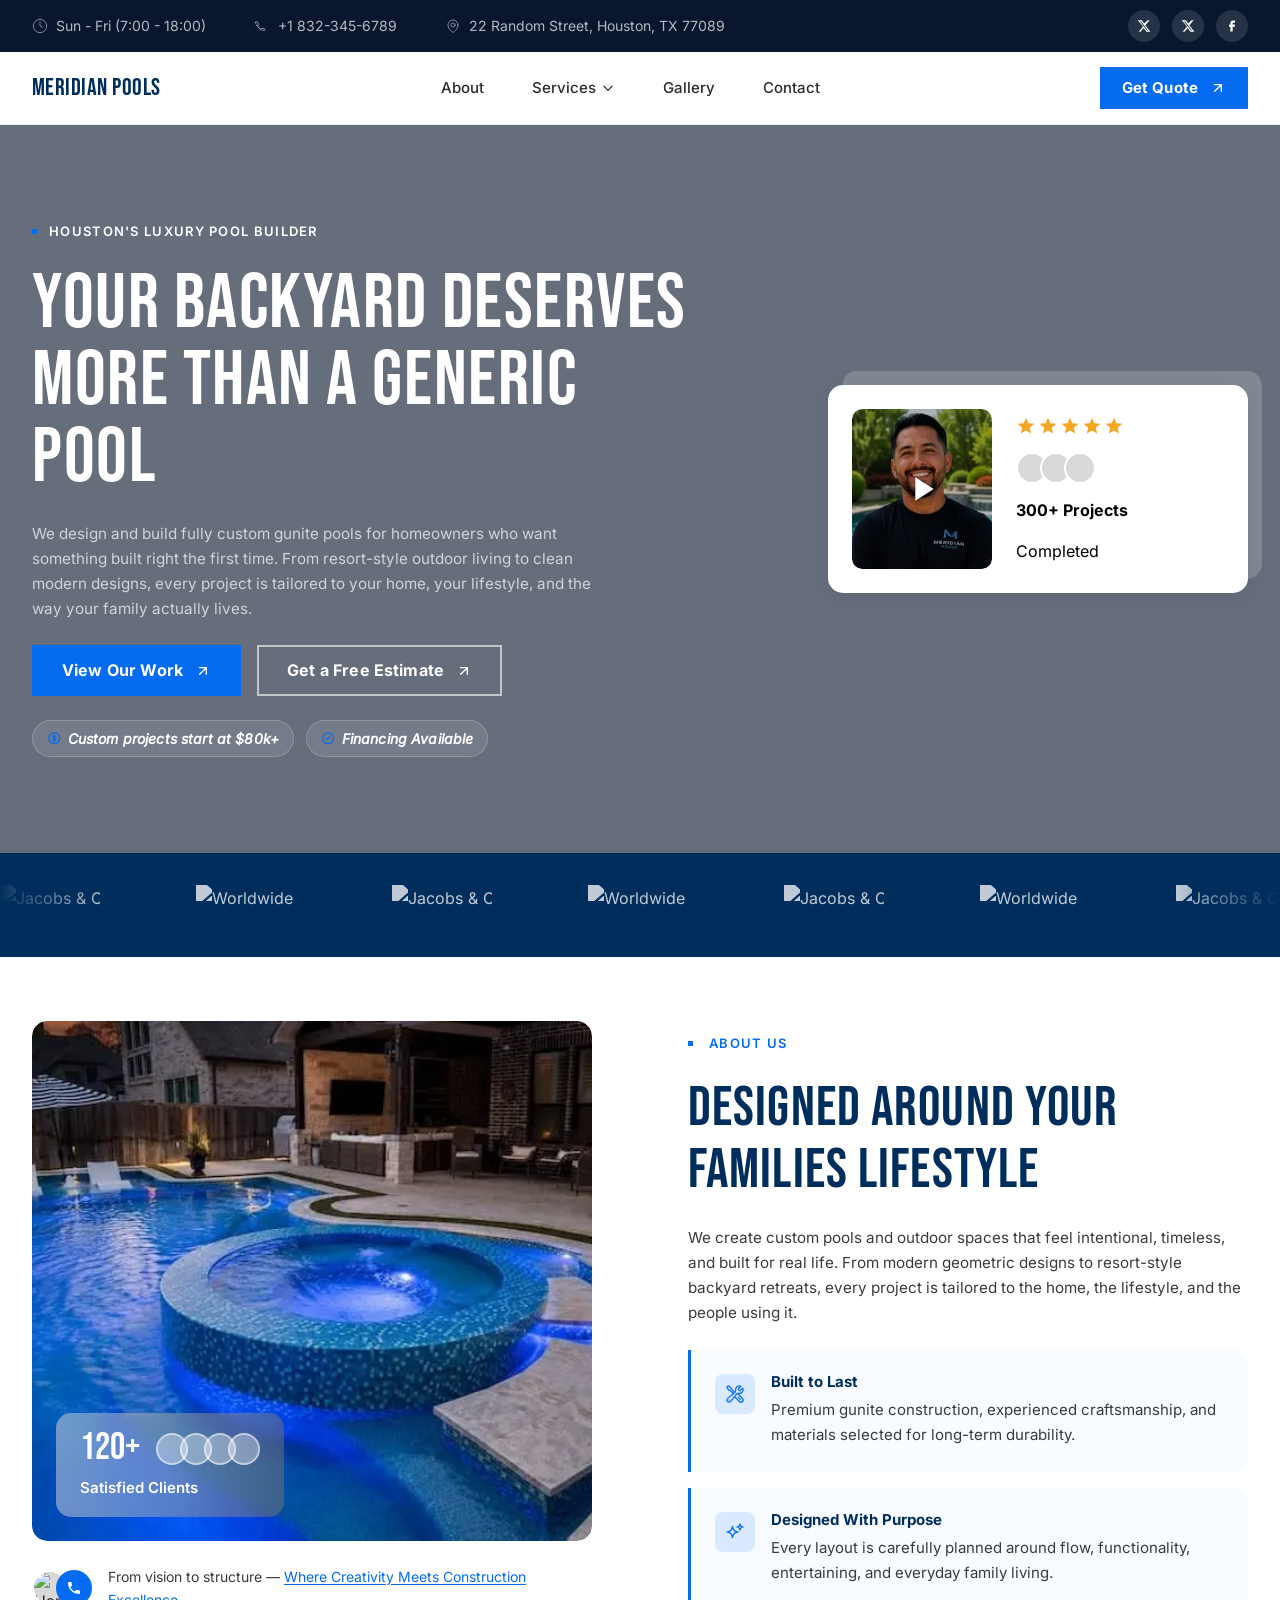
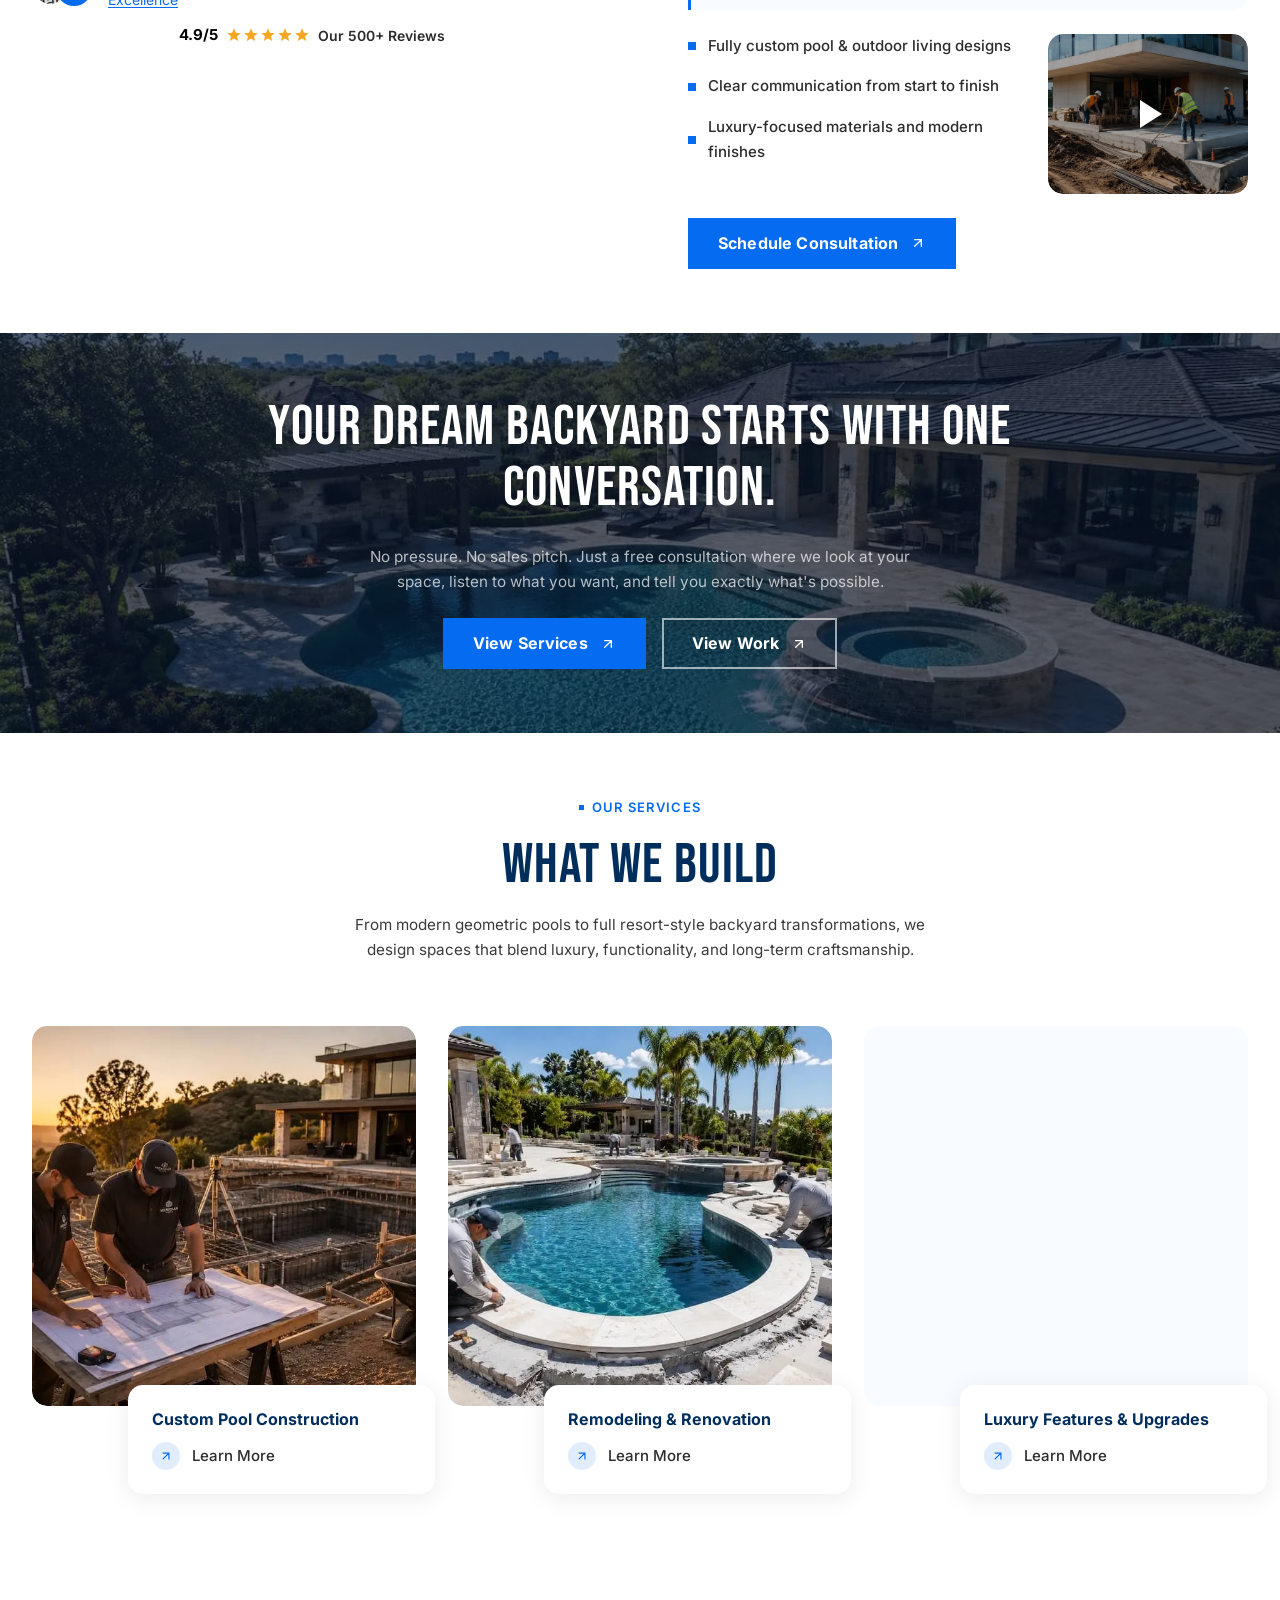
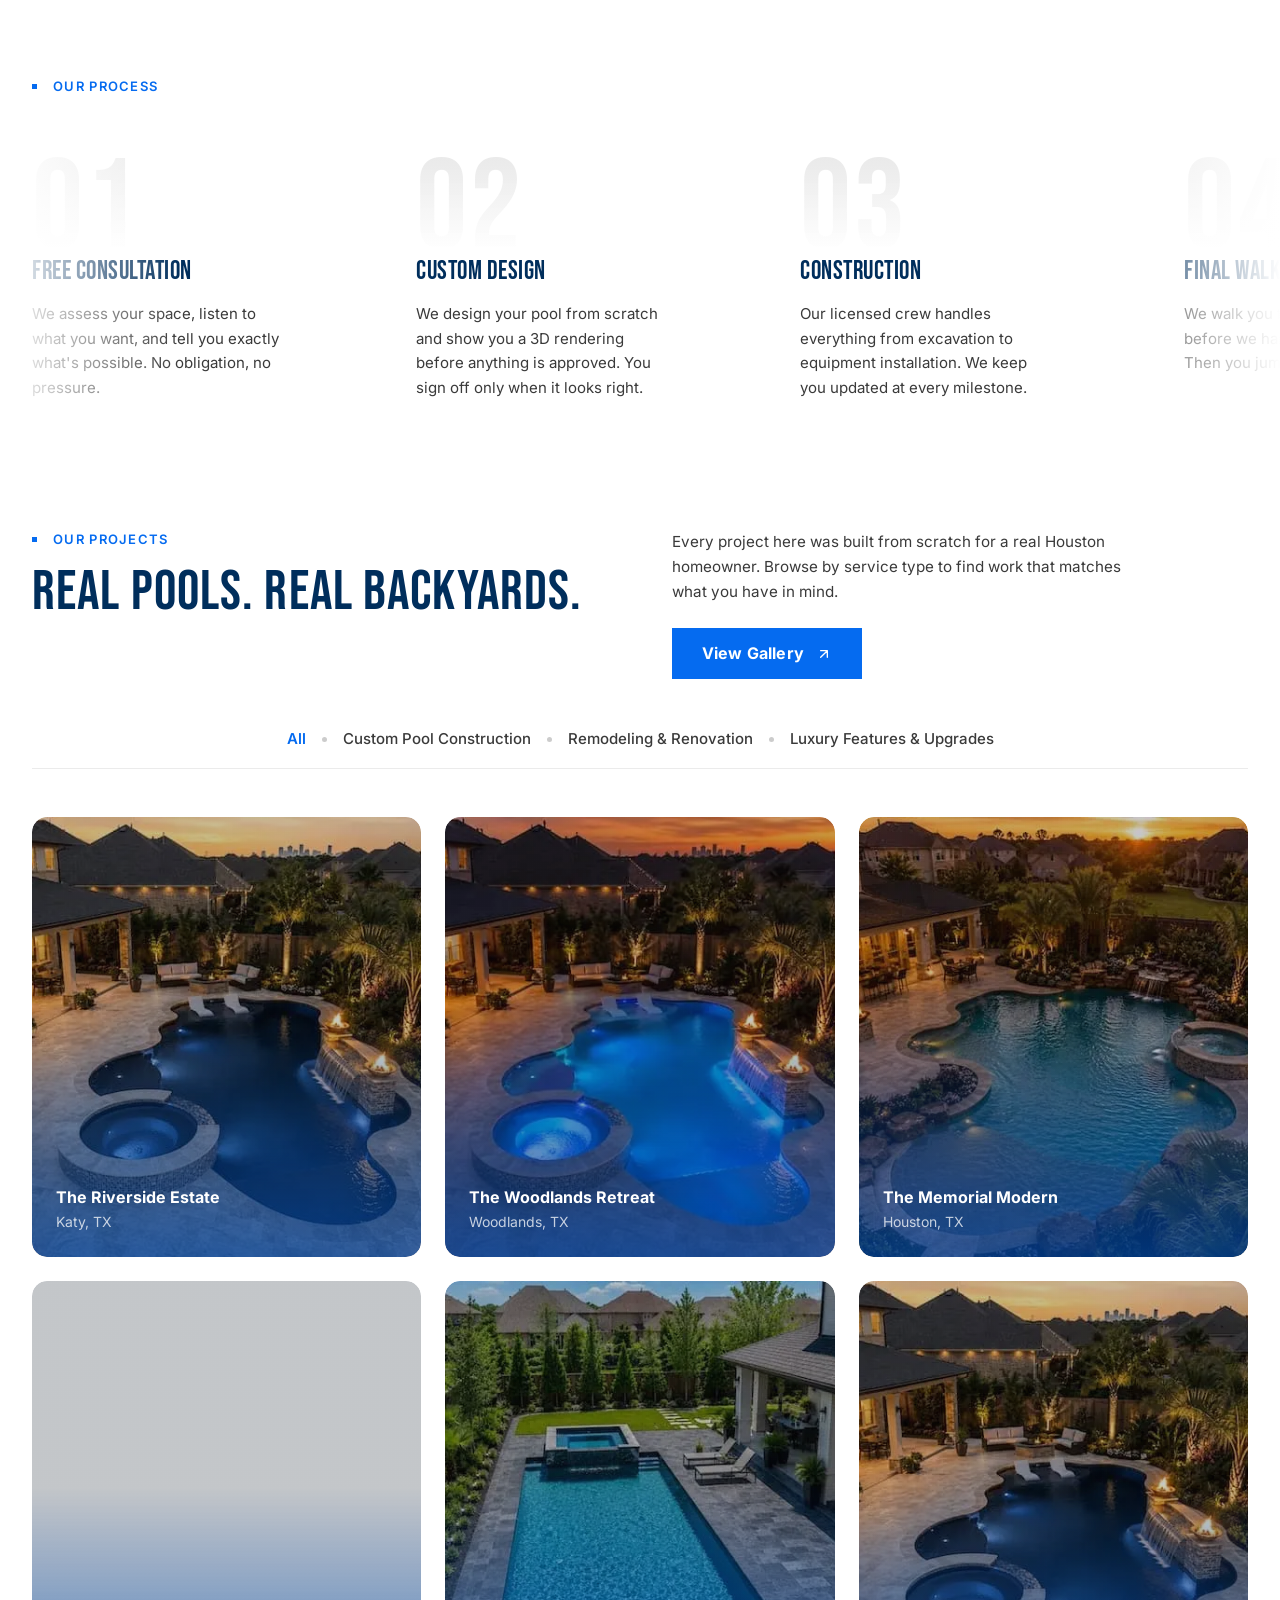
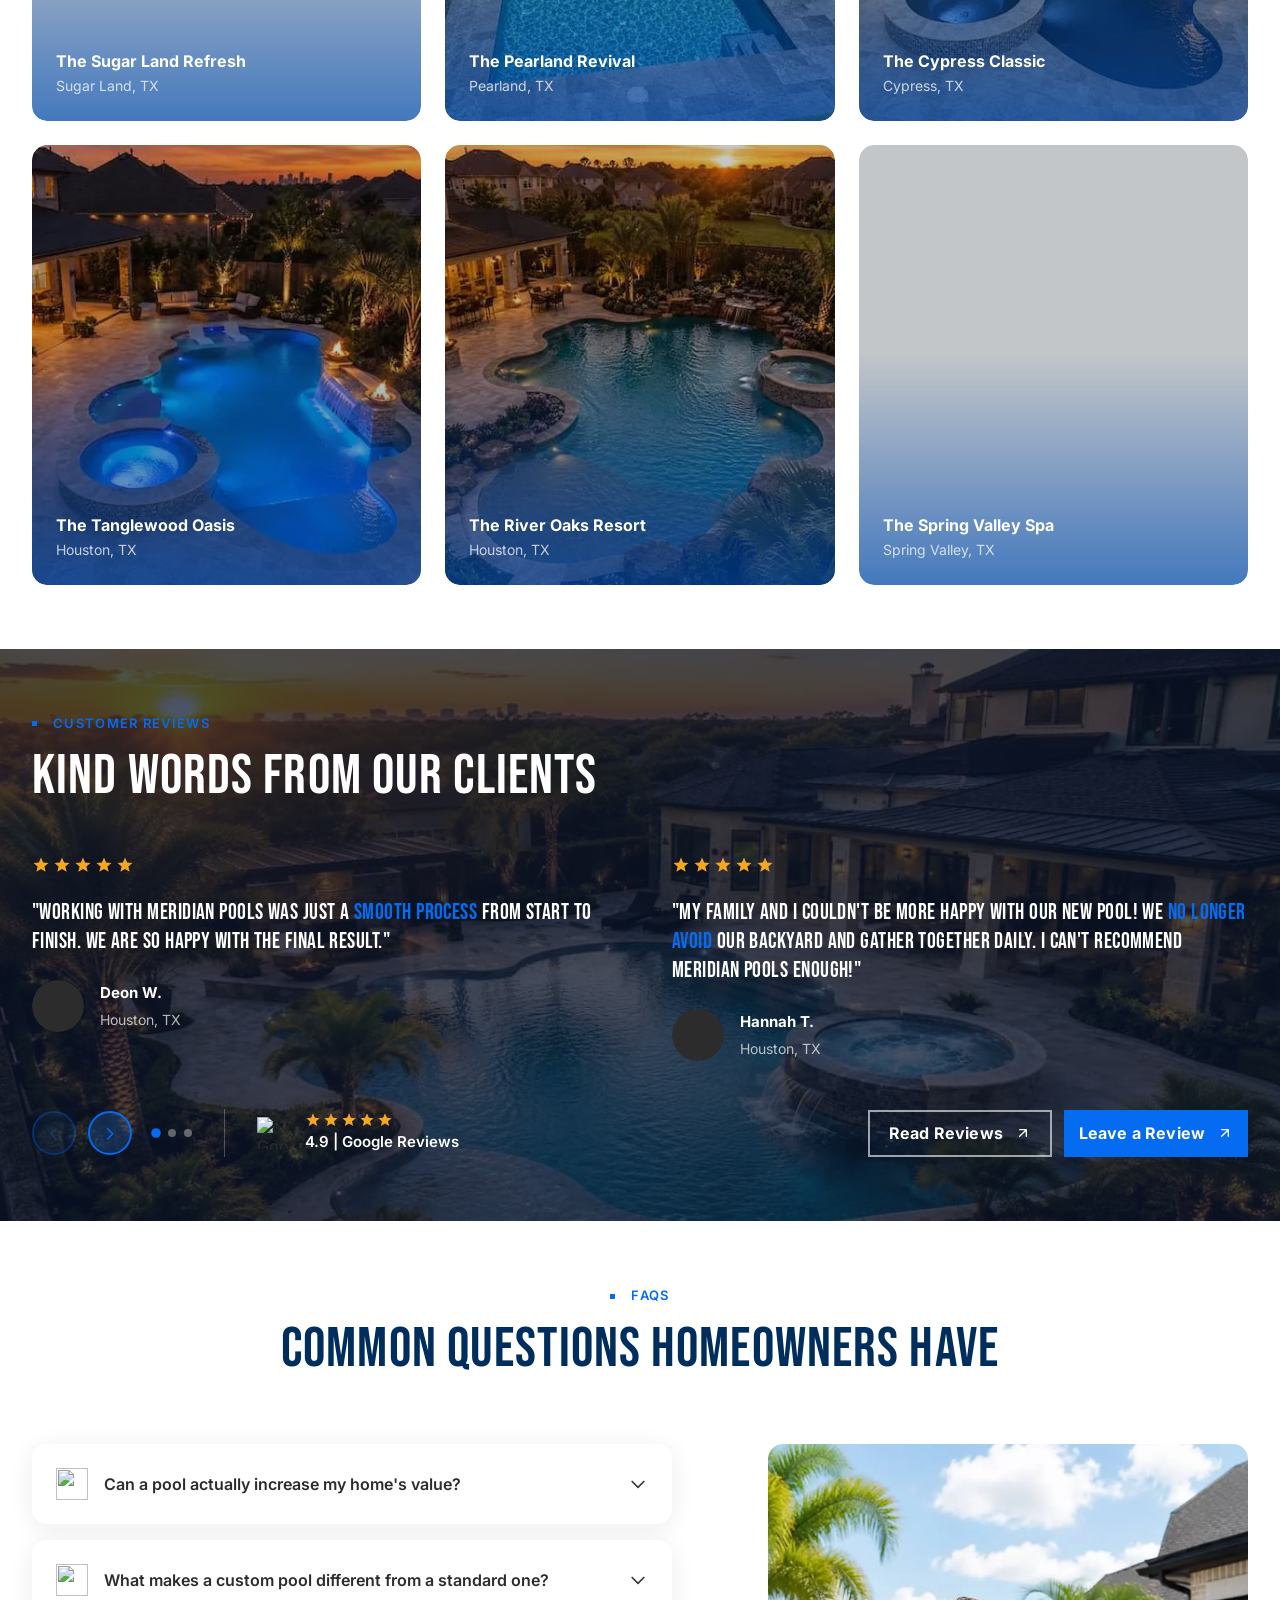
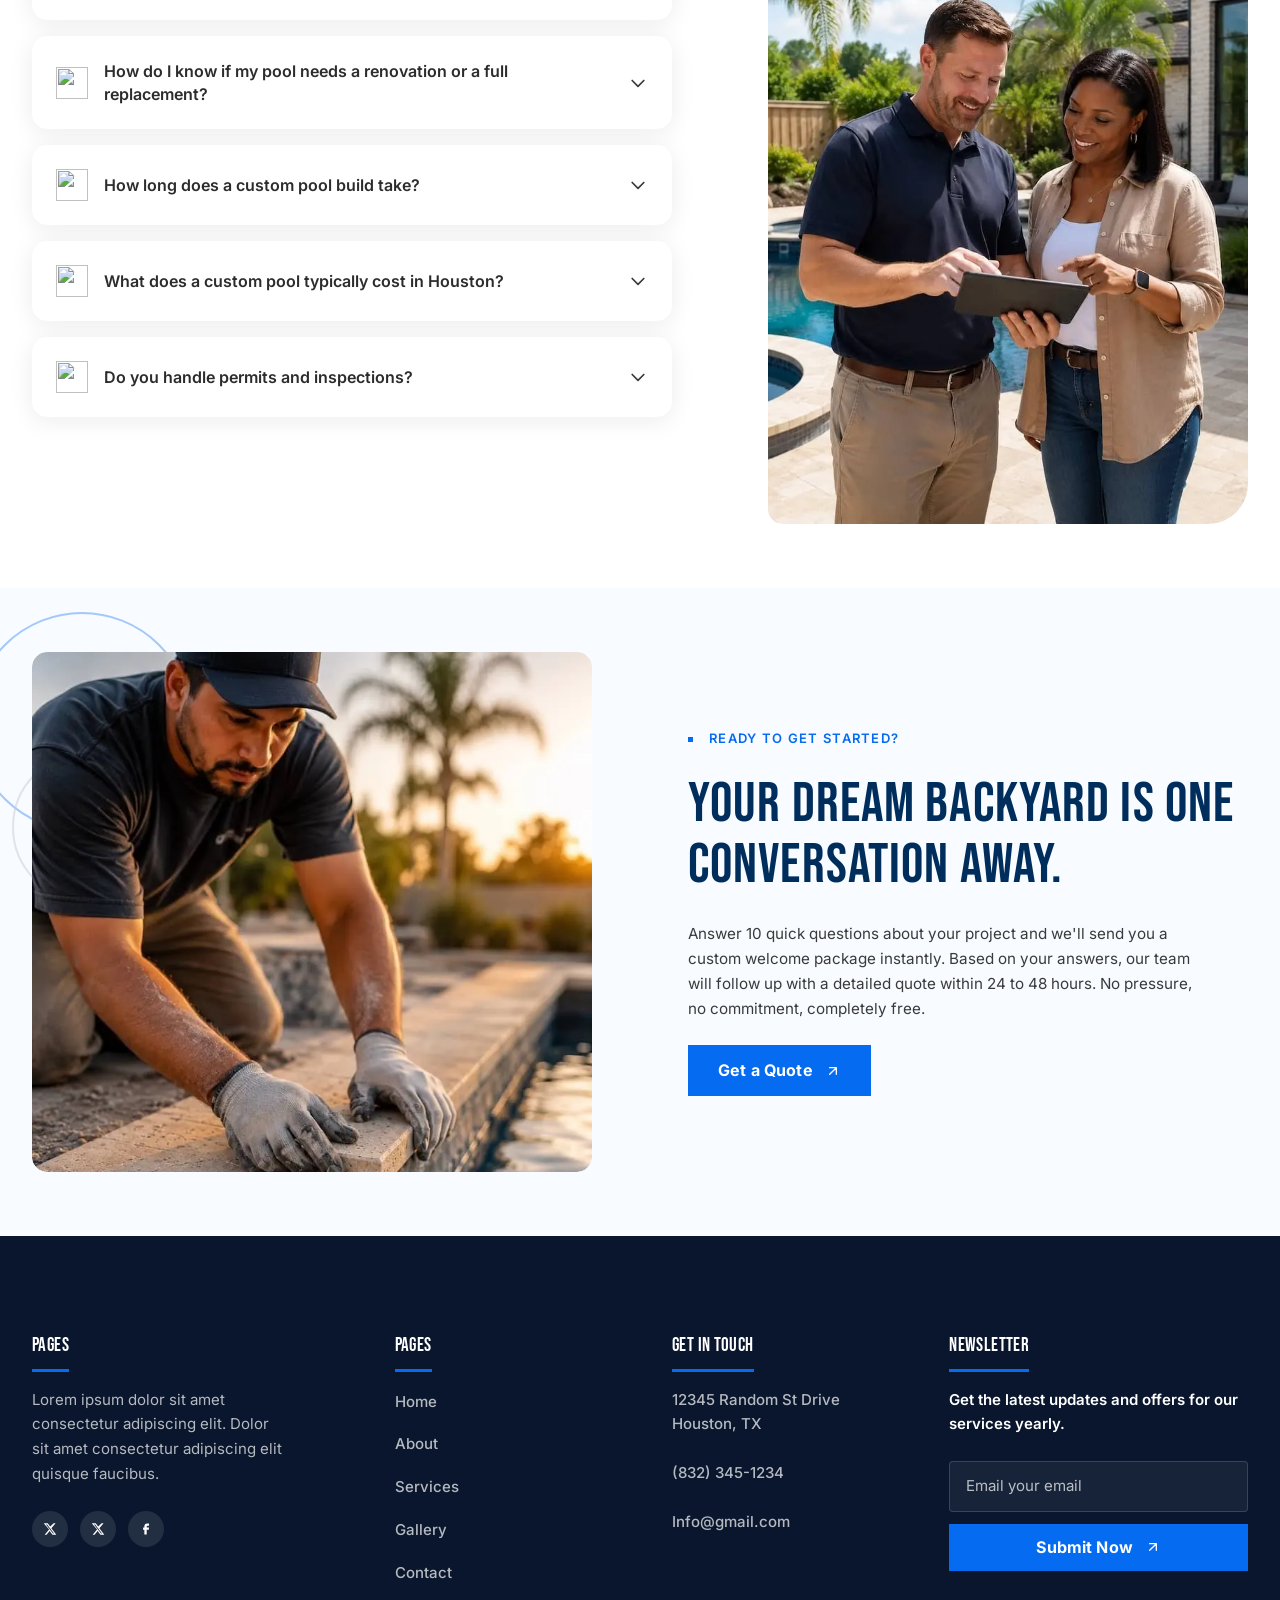
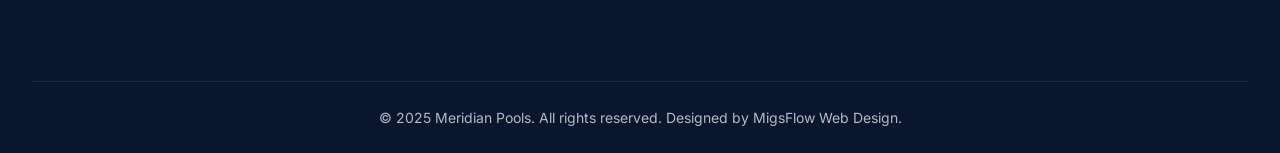
==== index.html @ a0edd880 "Update" ====
<!DOCTYPE html>
<html lang="en">

<head>
  <meta charset="UTF-8">
  <meta name="viewport" content="width=device-width, initial-scale=1.0">
  <meta name="description" content="Meridian Pools — Houston's luxury custom pool builder. We design and build fully custom gunite pools tailored to your home and lifestyle.">

  <title>Meridian Pools | Houston's Luxury Custom Pool Builder</title>

  <!-- =====================================================================
     PRELOAD — Critical assets loaded first for best LCP/FCP scores
     Per CodeStitch page speed handbook: preload above-the-fold images + fonts
  ====================================================================== -->

  <!-- Preload hero background images (above the fold — never lazy load) -->
  <link rel="preload" as="image" href="images/home/webp/home-hero-m.webp"
        media="(max-width: 600px)">
  <link rel="preload" as="image" href="images/home/webp/home-hero-d.webp"
        media="(min-width: 601px)">

  <!-- Preload critical fonts (only weights used above the fold) -->
  <link rel="preload" href="fonts/bebas-neue-v16-latin-regular.woff2"
        as="font" type="font/woff2" crossorigin>
  <link rel="preload" href="fonts/inter-v20-latin-700.woff2"
        as="font" type="font/woff2" crossorigin>
  <link rel="preload" href="fonts/inter-v20-latin-regular.woff2"
        as="font" type="font/woff2" crossorigin>

  <!-- =====================================================================
     CSS — Load order matters:
     1. global.css   — tokens, reset, typography, layout
     2. components.css — nav, footer, buttons, page hero
     3. animations.css — keyframes + reveal utilities
     4. styles.css   — homepage-specific styles only
  ====================================================================== -->
  <link rel="stylesheet" href="css/global.css">
  <link rel="stylesheet" href="css/components.css">
  <link rel="stylesheet" href="css/animations.css">
  <link rel="stylesheet" href="css/styles.css">

</head>

<body>

  <!-- =====================================================================
     TOPBAR
     Hidden on mobile via components.css media query
  ====================================================================== -->
  <div id="topbar">
    <div class="container topbar-inner">

      <div class="topbar-info">
        <!-- Hours -->
        <span class="topbar-item">
          <!-- Clock icon -->
          <svg xmlns="http://www.w3.org/2000/svg" fill="none"
               viewBox="0 0 24 24" stroke="currentColor" aria-hidden="true">
            <circle cx="12" cy="12" r="10" stroke-width="1.5"/>
            <path stroke-linecap="round" stroke-linejoin="round"
                  stroke-width="1.5" d="M12 6v6l4 2"/>
          </svg>
          Sun - Fri (7:00 - 18:00)
        </span>

        <!-- Phone -->
        <span class="topbar-item">
          <!-- Phone icon -->
          <svg xmlns="http://www.w3.org/2000/svg" fill="none"
               viewBox="0 0 24 24" stroke="currentColor" aria-hidden="true">
            <path stroke-linecap="round" stroke-linejoin="round" stroke-width="1.5"
              d="M2.25 6.338c0-.414.336-.75.75-.75h2.25a.75.75 0 0 1 .743.647l.63 4.2a.75.75 0 0 1-.44.813l-1.27.508a11.25 11.25 0 0 0 5.38 5.38l.508-1.27a.75.75 0 0 1 .814-.44l4.2.63a.75.75 0 0 1 .647.743V18a.75.75 0 0 1-.75.75C9.716 18.75 2.25 11.284 2.25 6.338Z"/>
          </svg>
          <a href="tel:+18323456789">+1 832-345-6789</a>
        </span>

        <!-- Address -->
        <span class="topbar-item">
          <!-- Pin icon -->
          <svg xmlns="http://www.w3.org/2000/svg" fill="none"
               viewBox="0 0 24 24" stroke="currentColor" aria-hidden="true">
            <path stroke-linecap="round" stroke-linejoin="round" stroke-width="1.5"
              d="M15 10.5a3 3 0 1 1-6 0 3 3 0 0 1 6 0Z"/>
            <path stroke-linecap="round" stroke-linejoin="round" stroke-width="1.5"
              d="M19.5 10.5c0 7.142-7.5 11.25-7.5 11.25S4.5 17.642 4.5 10.5a7.5 7.5 0 1 1 15 0Z"/>
          </svg>
          <a href="https://maps.google.com" target="_blank" rel="noopener">
            22 Random Street, Houston, TX 77089
          </a>
        </span>
      </div>

      <!-- Social icons -->
      <div class="topbar-social">
        <a href="#" aria-label="Twitter / X">
          <!-- X / Twitter icon -->
          <svg xmlns="http://www.w3.org/2000/svg" viewBox="0 0 24 24"
               fill="currentColor" aria-hidden="true">
            <path d="M18.244 2.25h3.308l-7.227 8.26 8.502 11.24H16.17l-4.714-6.231-5.401 6.231H2.746l7.73-8.835L1.254 2.25H8.08l4.253 5.622 5.911-5.622Zm-1.161 17.52h1.833L7.084 4.126H5.117L17.083 19.77Z"/>
          </svg>
        </a>
        <a href="#" aria-label="X">
          <!-- Second X icon slot — replace with actual platform if needed -->
          <svg xmlns="http://www.w3.org/2000/svg" viewBox="0 0 24 24"
               fill="currentColor" aria-hidden="true">
            <path d="M18.244 2.25h3.308l-7.227 8.26 8.502 11.24H16.17l-4.714-6.231-5.401 6.231H2.746l7.73-8.835L1.254 2.25H8.08l4.253 5.622 5.911-5.622Zm-1.161 17.52h1.833L7.084 4.126H5.117L17.083 19.77Z"/>
          </svg>
        </a>
        <a href="#" aria-label="Facebook">
          <!-- Facebook icon -->
          <svg xmlns="http://www.w3.org/2000/svg" viewBox="0 0 24 24"
               fill="currentColor" aria-hidden="true">
            <path d="M9.198 21.5h4v-8.01h3.604l.396-3.98h-4V7.5a1 1 0 0 1 1-1h3v-4h-3a5 5 0 0 0-5 5v2.01h-2l-.396 3.98h2.396v8.01Z"/>
          </svg>
        </a>
      </div>

    </div>
  </div>
  <!-- /TOPBAR -->


  <!-- =====================================================================
     NAVIGATION
  ====================================================================== -->
  <header id="navbar">
    <div class="container nav-inner">

      <!-- Logo -->
      <a href="index.html" class="nav-logo" aria-label="Meridian Pools — Home">
        MERIDIAN POOLS
      </a>

      <!-- Desktop nav links -->
      <nav aria-label="Main navigation">
        <ul class="nav-links">
          <li><a href="html/about.html">About</a></li>

          <!-- Services dropdown -->
          <li>
            <button class="nav-drop-toggle" aria-expanded="false"
                    aria-haspopup="true">
              Services
              <!-- Chevron icon -->
              <svg class="nav-chevron" xmlns="http://www.w3.org/2000/svg"
                   fill="none" viewBox="0 0 24 24" stroke="currentColor"
                   aria-hidden="true">
                <path stroke-linecap="round" stroke-linejoin="round"
                      stroke-width="2" d="M19 9l-7 7-7-7"/>
              </svg>
            </button>
            <ul class="nav-dropdown" role="menu">
              <li role="none">
                <a href="html/services/custom-builds.html" role="menuitem">
                  Custom Pool Construction
                </a>
              </li>
              <li role="none">
                <a href="html/services/renovations.html" role="menuitem">
                  Remodeling &amp; Renovation
                </a>
              </li>
              <li role="none">
                <a href="html/services/add-ons.html" role="menuitem">
                  Luxury Features &amp; Add-Ons
                </a>
              </li>
            </ul>
          </li>

          <li><a href="html/gallery.html">Gallery</a></li>
          <li><a href="html/contact.html">Contact</a></li>
        </ul>
      </nav>

      <!-- Desktop CTA -->
      <div class="nav-cta">
        <a href="html/quote.html" class="btn-primary">
          Get Quote
          <svg class="btn-icon" xmlns="http://www.w3.org/2000/svg"
               fill="none" viewBox="0 0 24 24" stroke="currentColor"
               aria-hidden="true">
            <path stroke-linecap="round" stroke-linejoin="round"
                  stroke-width="2" d="M7 17L17 7M17 7H7M17 7v10"/>
          </svg>
        </a>
      </div>

      <!-- Hamburger (mobile only) -->
      <button class="nav-hamburger" aria-expanded="false"
              aria-label="Open menu" aria-controls="mobile-drawer">
        <span></span>
        <span></span>
        <span></span>
      </button>

      <!-- Mobile drawer -->
      <nav class="nav-drawer" id="mobile-drawer" aria-label="Mobile navigation">

        <!-- Close button — top right of drawer -->
        <button class="nav-drawer-close" aria-label="Close menu">
          <svg xmlns="http://www.w3.org/2000/svg" fill="none"
               viewBox="0 0 24 24" stroke="currentColor" aria-hidden="true">
            <path stroke-linecap="round" stroke-linejoin="round"
                  stroke-width="2" d="M6 18L18 6M6 6l12 12"/>
          </svg>
        </button>

        <ul>
          <li><a href="html/about.html">About</a></li>

          <!-- Services accordion -->
          <li>
            <button class="nav-drop-toggle" aria-expanded="false">
              Services
              <svg class="nav-chevron" xmlns="http://www.w3.org/2000/svg"
                   fill="none" viewBox="0 0 24 24" stroke="currentColor"
                   aria-hidden="true">
                <path stroke-linecap="round" stroke-linejoin="round"
                      stroke-width="2" d="M19 9l-7 7-7-7"/>
              </svg>
            </button>
            <ul class="nav-sub">
              <li><a href="html/services/custom-builds.html">Custom Pool Construction</a></li>
              <li><a href="html/services/renovations.html">Remodeling &amp; Renovation</a></li>
              <li><a href="html/services/add-ons.html">Luxury Features &amp; Add-Ons</a></li>
            </ul>
          </li>

          <li><a href="html/gallery.html">Gallery</a></li>
          <li><a href="html/contact.html">Contact</a></li>
        </ul>

        <div class="nav-drawer-cta">
          <a href="html/quote.html" class="btn-primary">
            Get Quote
            <svg class="btn-icon" xmlns="http://www.w3.org/2000/svg"
                 fill="none" viewBox="0 0 24 24" stroke="currentColor"
                 aria-hidden="true">
              <path stroke-linecap="round" stroke-linejoin="round"
                    stroke-width="2" d="M7 17L17 7M17 7H7M17 7v10"/>
            </svg>
          </a>
        </div>
      </nav>

    </div>
  </header>
  <!-- /NAVIGATION -->


  <main>

    <!-- ==================================================================
       HERO SECTION
       Full-width background image, dark overlay, left-aligned content,
       review card top-right with stacked ghost block behind it.
       Trust bar / marquee at bottom.
    =================================================================== -->
    <section id="hero">

      <!-- Hero content -->
      <div class="container hero-inner">

        <!-- Left: text + buttons -->
        <div class="hero-content reveal fade-right">

          <!-- Eyebrow tag -->
          <p class="hero-eyebrow">Houston's Luxury Pool Builder</p>

          <h1 class="hero-heading">
            Your Backyard Deserves More Than a Generic Pool
          </h1>

          <p class="hero-body">
            We design and build fully custom gunite pools for homeowners
            who want something built right the first time. From resort-style
            outdoor living to clean modern designs, every project is tailored
            to your home, your lifestyle, and the way your family actually lives.
          </p>

          <div class="hero-btns">
            <a href="#projects" class="btn-primary">
              View Our Work
              <svg class="btn-icon" xmlns="http://www.w3.org/2000/svg"
                   fill="none" viewBox="0 0 24 24" stroke="currentColor"
                   aria-hidden="true">
                <path stroke-linecap="round" stroke-linejoin="round"
                      stroke-width="2" d="M7 17L17 7M17 7H7M17 7v10"/>
              </svg>
            </a>
            <a href="html/quote.html" class="btn-ghost-dark">
              Get a Free Estimate
              <svg class="btn-icon" xmlns="http://www.w3.org/2000/svg"
                   fill="none" viewBox="0 0 24 24" stroke="currentColor"
                   aria-hidden="true">
                <path stroke-linecap="round" stroke-linejoin="round"
                      stroke-width="2" d="M7 17L17 7M17 7H7M17 7v10"/>
              </svg>
            </a>
          </div>

          <!-- Pricing note -->
          <div class="hero-pricing-note">
            <span class="hero-pricing-badge">
              <svg xmlns="http://www.w3.org/2000/svg" fill="none"
                   viewBox="0 0 24 24" stroke="currentColor" aria-hidden="true">
                <path stroke-linecap="round" stroke-linejoin="round"
                      stroke-width="2" d="M12 8c-1.657 0-3 .895-3 2s1.343 2 3 2 3 .895 3 2-1.343 2-3 2m0-8c1.11 0 2.08.402 2.599 1M12 8V7m0 1v8m0 0v1m0-1c-1.11 0-2.08-.402-2.599-1M21 12a9 9 0 11-18 0 9 9 0 0118 0z"/>
              </svg>
              Custom projects start at $80k+
            </span>
            <span class="hero-pricing-badge">
              <svg xmlns="http://www.w3.org/2000/svg" fill="none"
                   viewBox="0 0 24 24" stroke="currentColor" aria-hidden="true">
                <path stroke-linecap="round" stroke-linejoin="round"
                      stroke-width="2" d="M9 12l2 2 4-4m6 2a9 9 0 11-18 0 9 9 0 0118 0z"/>
              </svg>
              Financing Available
            </span>
          </div>

        </div>
        <!-- /hero-content -->

        <!-- Right: review card + ghost block -->
        <div class="hero-card-wrap reveal fade-left delay-2">

          <!-- Ghost block — sits behind and offset up/right -->
          <div class="hero-card-ghost" aria-hidden="true"></div>

          <!-- Review card -->
          <div class="hero-card">

            <!-- Video thumbnail with play overlay -->
            <div class="hero-card-video">
              <picture>
                <!-- Mobile crop -->
                <source media="(max-width: 600px)"
                        srcset="images/home/webp/video-card-img-m.webp">
                <!-- Desktop -->
                <source media="(min-width: 601px)"
                        srcset="images/home/webp/video-card-img-d.webp">
                <img
                  src="images/home/jpg/video-card-img-d.jpeg"
                  alt="Meridian Pools owner"
                  width="220"
                  height="220"
                  loading="eager"
                  decoding="async">
              </picture>
              <!-- Play button overlay (decorative for now) -->
              <div class="hero-card-play" aria-hidden="true">
                <svg xmlns="http://www.w3.org/2000/svg" viewBox="0 0 24 24"
                     fill="currentColor" aria-hidden="true">
                  <path d="M8 5v14l11-7z"/>
                </svg>
              </div>
            </div>
            <!-- /video thumbnail -->

            <!-- Card info -->
            <div class="hero-card-info">

              <!-- 5 stars -->
              <div class="hero-card-stars" aria-label="5 out of 5 stars">
                <!-- Star SVG repeated 5x -->
                <svg xmlns="http://www.w3.org/2000/svg" viewBox="0 0 24 24"
                     fill="currentColor" aria-hidden="true">
                  <path d="M12 17.27L18.18 21l-1.64-7.03L22 9.24l-7.19-.61L12 2 9.19 8.63 2 9.24l5.46 4.73L5.82 21z"/>
                </svg>
                <svg xmlns="http://www.w3.org/2000/svg" viewBox="0 0 24 24"
                     fill="currentColor" aria-hidden="true">
                  <path d="M12 17.27L18.18 21l-1.64-7.03L22 9.24l-7.19-.61L12 2 9.19 8.63 2 9.24l5.46 4.73L5.82 21z"/>
                </svg>
                <svg xmlns="http://www.w3.org/2000/svg" viewBox="0 0 24 24"
                     fill="currentColor" aria-hidden="true">
                  <path d="M12 17.27L18.18 21l-1.64-7.03L22 9.24l-7.19-.61L12 2 9.19 8.63 2 9.24l5.46 4.73L5.82 21z"/>
                </svg>
                <svg xmlns="http://www.w3.org/2000/svg" viewBox="0 0 24 24"
                     fill="currentColor" aria-hidden="true">
                  <path d="M12 17.27L18.18 21l-1.64-7.03L22 9.24l-7.19-.61L12 2 9.19 8.63 2 9.24l5.46 4.73L5.82 21z"/>
                </svg>
                <svg xmlns="http://www.w3.org/2000/svg" viewBox="0 0 24 24"
                     fill="currentColor" aria-hidden="true">
                  <path d="M12 17.27L18.18 21l-1.64-7.03L22 9.24l-7.19-.61L12 2 9.19 8.63 2 9.24l5.46 4.73L5.82 21z"/>
                </svg>
              </div>

              <!-- Stacked client avatars (placeholders) -->
              <div class="hero-card-avatars" aria-label="Happy clients">
                <div class="avatar-placeholder"></div>
                <div class="avatar-placeholder"></div>
                <div class="avatar-placeholder"></div>
              </div>

              <!-- Stat -->
              <p class="hero-card-stat">
                <strong>300+ Projects</strong><br>Completed
              </p>

            </div>
            <!-- /card info -->

          </div>
          <!-- /hero-card -->

        </div>
        <!-- /hero-card-wrap -->

      </div>
      <!-- /hero-inner -->

      <!-- Hero background image (CodeStitch method — NOT lazy loaded, above fold) -->
      <picture class="hero-bg">
        <!-- Mobile: center-cropped for portrait screens -->
        <source media="(max-width: 600px)"
                srcset="images/home/webp/home-hero-m.webp">
        <!-- Desktop -->
        <source media="(min-width: 601px)"
                srcset="images/home/webp/home-hero-d.webp">
        <img
          aria-hidden="true"
          src="images/home/jpg/home-hero-d.jpeg"
          alt=""
          width="1920"
          height="900"
          decoding="async">
          <!-- No loading="lazy" — this is above the fold -->
      </picture>

    </section>
    <!-- /HERO -->


    <!-- ==================================================================
       TRUST BAR / MARQUEE
       Infinite left-to-right scrolling logo strip.
       Pure CSS animation — no JS needed.
       Single row on all screen sizes.
    =================================================================== -->
    <section id="trust-bar" aria-label="Trusted partners and certifications">
      <div class="trust-track-wrap">
        <!--
          Two identical sets of logos side by side.
          When the first set scrolls fully out of view, the second
          seamlessly takes its place — creating an infinite loop.
          Duplicate this inner div if you add more logos.
        -->
        <div class="trust-track">

          <!-- Set 1 -->
          <div class="trust-item">
            <!-- Replace src with actual logo path when available -->
            <img
              src="images/logos/jacobs-co.svg"
              alt="Jacobs & Co."
              width="120"
              height="48"
              loading="lazy"
              decoding="async">
          </div>
          <div class="trust-item">
            <img
              src="images/logos/worldwide-construction.svg"
              alt="Worldwide Construction"
              width="120"
              height="48"
              loading="lazy"
              decoding="async">
          </div>
          <div class="trust-item">
            <img
              src="images/logos/jacobs-co.svg"
              alt="Jacobs & Co."
              width="120"
              height="48"
              loading="lazy"
              decoding="async">
          </div>
          <div class="trust-item">
            <img
              src="images/logos/worldwide-construction.svg"
              alt="Worldwide Construction"
              width="120"
              height="48"
              loading="lazy"
              decoding="async">
          </div>

          <!-- Set 2 — exact duplicate for seamless loop -->
          <div class="trust-item">
            <img
              src="images/logos/jacobs-co.svg"
              alt="Jacobs & Co."
              width="120"
              height="48"
              loading="lazy"
              decoding="async">
          </div>
          <div class="trust-item">
            <img
              src="images/logos/worldwide-construction.svg"
              alt="Worldwide Construction"
              width="120"
              height="48"
              loading="lazy"
              decoding="async">
          </div>
          <div class="trust-item">
            <img
              src="images/logos/jacobs-co.svg"
              alt="Jacobs & Co."
              width="120"
              height="48"
              loading="lazy"
              decoding="async">
          </div>
          <div class="trust-item">
            <img
              src="images/logos/worldwide-construction.svg"
              alt="Worldwide Construction"
              width="120"
              height="48"
              loading="lazy"
              decoding="async">
          </div>

        </div>
        <!-- /trust-track -->
      </div>
    </section>
    <!-- /TRUST BAR -->

<!-- ==================================================================
   ABOUT SECTION
   Two-column: image + stat overlay left, content right.
   White background, standard section padding.
=================================================================== -->
<section id="about" class="section-padding">
  <div class="container about-inner">

    <!-- Left column — image + overlays -->
    <div class="about-img-col reveal fade-right">

      <!-- Main pool image -->
      <div class="about-img-wrap">
        <picture>
          <source media="(max-width: 600px)"
                  srcset="images/home/webp/about-pool-m.webp">
          <source media="(min-width: 601px)"
                  srcset="images/home/webp/about-pool-d.webp">
          <img
            src="images/home/jpg/about-pool-d.jpeg"
            alt="Custom gunite pool built by Meridian Pools"
            width="640"
            height="520"
            loading="lazy"
            decoding="async">
        </picture>

        <!-- Stat overlay — bottom left of image -->
        <div class="about-stat-card">
          <div class="about-stat-top">
            <p class="about-stat-number">120+</p>
            <div class="about-stat-avatars">
              <div class="avatar-placeholder"></div>
              <div class="avatar-placeholder"></div>
              <div class="avatar-placeholder"></div>
              <div class="avatar-placeholder"></div>
            </div>
          </div>
          <p class="about-stat-label">Satisfied Clients</p>
        </div>

      </div>
      <!-- /about-img-wrap -->

      <!-- Bottom bar — rating + tagline -->
      <div class="about-rating-bar">

        <!-- Top row: stacked icons + tagline -->
        <div class="about-rating-bar-top">
          <div class="about-rating-icons">
            <!-- Headshot placeholder — replace with real image -->
            <div class="about-rating-headshot">
              <picture>
                <img
                  src="images/headshots/client-rating.jpg"
                  alt="Happy client"
                  width="36"
                  height="36"
                  loading="lazy"
                  decoding="async">
              </picture>
            </div>
            <!-- Blue phone icon — overlaps headshot -->
            <div class="about-rating-icon">
              <svg xmlns="http://www.w3.org/2000/svg" viewBox="0 0 24 24"
                   fill="currentColor" aria-hidden="true">
                <path d="M6.62 10.79a15.053 15.053 0 006.59 6.59l2.2-2.2a1 1 0 011.01-.24 11.36 11.36 0 003.56.57 1 1 0 011 1V20a1 1 0 01-1 1A17 17 0 013 4a1 1 0 011-1h3.5a1 1 0 011 1 11.36 11.36 0 00.57 3.56 1 1 0 01-.25 1.01l-2.2 2.22z"/>
              </svg>
            </div>
          </div>
          <p class="about-rating-text">
            From vision to structure —
            <a href="about.html">Where Creativity Meets Construction Excellence</a>
          </p>
        </div>

        <!-- Bottom row: score + stars + count -->
        <div class="about-rating-score">
          <span class="about-rating-num">4.9/5</span>
          <div class="about-rating-stars" aria-label="4.9 out of 5 stars">
            <svg xmlns="http://www.w3.org/2000/svg" viewBox="0 0 24 24" fill="currentColor" aria-hidden="true"><path d="M12 17.27L18.18 21l-1.64-7.03L22 9.24l-7.19-.61L12 2 9.19 8.63 2 9.24l5.46 4.73L5.82 21z"/></svg>
            <svg xmlns="http://www.w3.org/2000/svg" viewBox="0 0 24 24" fill="currentColor" aria-hidden="true"><path d="M12 17.27L18.18 21l-1.64-7.03L22 9.24l-7.19-.61L12 2 9.19 8.63 2 9.24l5.46 4.73L5.82 21z"/></svg>
            <svg xmlns="http://www.w3.org/2000/svg" viewBox="0 0 24 24" fill="currentColor" aria-hidden="true"><path d="M12 17.27L18.18 21l-1.64-7.03L22 9.24l-7.19-.61L12 2 9.19 8.63 2 9.24l5.46 4.73L5.82 21z"/></svg>
            <svg xmlns="http://www.w3.org/2000/svg" viewBox="0 0 24 24" fill="currentColor" aria-hidden="true"><path d="M12 17.27L18.18 21l-1.64-7.03L22 9.24l-7.19-.61L12 2 9.19 8.63 2 9.24l5.46 4.73L5.82 21z"/></svg>
            <svg xmlns="http://www.w3.org/2000/svg" viewBox="0 0 24 24" fill="currentColor" aria-hidden="true"><path d="M12 17.27L18.18 21l-1.64-7.03L22 9.24l-7.19-.61L12 2 9.19 8.63 2 9.24l5.46 4.73L5.82 21z"/></svg>
          </div>
          <span class="about-rating-count">Our 500+ Reviews</span>
        </div>

      </div>
      <!-- /about-rating-bar -->

    </div>
    <!-- /about-img-col -->


    <!-- Right column — text content -->
    <div class="about-content reveal fade-left">

      <!-- Eyebrow -->
      <p class="about-eyebrow eyebrow">About Us</p>

      <h2>Designed Around Your Families Lifestyle</h2>

      <p class="about-body">
        We create custom pools and outdoor spaces that feel intentional,
        timeless, and built for real life. From modern geometric designs to
        resort-style backyard retreats, every project is tailored to the home,
        the lifestyle, and the people using it.
      </p>

      <!-- Feature cards -->
      <div class="about-features">

        <div class="about-feature-card">
          <div class="about-feature-icon">
            <svg xmlns="http://www.w3.org/2000/svg" fill="none"
                 viewBox="0 0 24 24" stroke="currentColor" aria-hidden="true">
              <path stroke-linecap="round" stroke-linejoin="round" stroke-width="1.5"
                d="M11.42 15.17L17.25 21A2.652 2.652 0 0021 17.25l-5.877-5.877M11.42 15.17l2.496-3.03c.317-.384.74-.626 1.208-.766M11.42 15.17l-4.655 5.653a2.548 2.548 0 11-3.586-3.586l6.837-5.63m5.108-.233c.55-.164 1.163-.188 1.743-.14a4.5 4.5 0 004.486-6.336l-3.276 3.277a3.004 3.004 0 01-2.25-2.25l3.276-3.276a4.5 4.5 0 00-6.336 4.486c.091 1.076-.071 2.264-.904 2.95l-.102.085m-1.745 1.437L5.909 7.5H4.5L2.25 3.75l1.5-1.5L7.5 4.5v1.409l4.26 4.26m-1.745 1.437l1.745-1.437m6.615 8.206L15.75 15.75M4.867 19.125h.008v.008h-.008v-.008z"/>
            </svg>
          </div>
          <div>
            <h5>Built to Last</h5>
            <p>Premium gunite construction, experienced craftsmanship, and
              materials selected for long-term durability.</p>
          </div>
        </div>

        <div class="about-feature-card">
          <div class="about-feature-icon">
            <svg xmlns="http://www.w3.org/2000/svg" fill="none"
                 viewBox="0 0 24 24" stroke="currentColor" aria-hidden="true">
              <path stroke-linecap="round" stroke-linejoin="round" stroke-width="1.5"
                d="M9.813 15.904L9 18.75l-.813-2.846a4.5 4.5 0 00-3.09-3.09L2.25 12l2.846-.813a4.5 4.5 0 003.09-3.09L9 5.25l.813 2.846a4.5 4.5 0 003.09 3.09L15.75 12l-2.846.813a4.5 4.5 0 00-3.09 3.09zM18.259 8.715L18 9.75l-.259-1.035a3.375 3.375 0 00-2.455-2.456L14.25 6l1.036-.259a3.375 3.375 0 002.455-2.456L18 2.25l.259 1.035a3.375 3.375 0 002.456 2.456L21.75 6l-1.035.259a3.375 3.375 0 00-2.456 2.456z"/>
            </svg>
          </div>
          <div>
            <h5>Designed With Purpose</h5>
            <p>Every layout is carefully planned around flow, functionality,
              entertaining, and everyday family living.</p>
          </div>
        </div>

      </div>
      <!-- /about-features -->

      <!-- Bullet list + video -->
      <div class="about-bottom-row">

        <ul class="about-list">
          <li>Fully custom pool &amp; outdoor living designs</li>
          <li>Clear communication from start to finish</li>
          <li>Luxury-focused materials and modern finishes</li>
        </ul>

        <div class="about-video img-zoom">
          <picture>
            <source media="(max-width: 600px)"
                    srcset="images/home/webp/about-video-m.webp">
            <source media="(min-width: 601px)"
                    srcset="images/home/webp/about-video-d.webp">
            <img
              src="images/home/jpg/about-video-d.jpeg"
              alt="Meridian Pools construction process"
              width="340"
              height="200"
              loading="lazy"
              decoding="async">
          </picture>
          <div class="about-video-play" aria-hidden="true">
            <svg xmlns="http://www.w3.org/2000/svg" viewBox="0 0 24 24"
                 fill="currentColor" aria-hidden="true">
              <path d="M8 5v14l11-7z"/>
            </svg>
          </div>
        </div>

      </div>
      <!-- /about-bottom-row -->

      <!-- CTA -->
      <a href="contact.html" class="btn-primary">
        Schedule Consultation
        <svg class="btn-icon" xmlns="http://www.w3.org/2000/svg"
             fill="none" viewBox="0 0 24 24" stroke="currentColor"
             aria-hidden="true">
          <path stroke-linecap="round" stroke-linejoin="round"
                stroke-width="2" d="M7 17L17 7M17 7H7M17 7v10"/>
        </svg>
      </a>

    </div>
    <!-- /about-content -->

  </div>
</section>
<!-- /ABOUT -->

    <!-- ==================================================================
   CTA 1 — DREAM BACKYARD
   Full-width background image, dark overlay, centered content.
    =================================================================== -->
    <section id="cta-1">
        <div class="container cta1-inner reveal fade-up">

            <h2>Your Dream Backyard Starts With One Conversation.</h2>

            <p class="cta1-body">
            No pressure. No sales pitch. Just a free consultation where we look
            at your space, listen to what you want, and tell you exactly what's possible.
            </p>

            <div class="cta1-btns">
            <a href="html/services/services.html" class="btn-primary">
                View Services
                <svg class="btn-icon" xmlns="http://www.w3.org/2000/svg"
                    fill="none" viewBox="0 0 24 24" stroke="currentColor" aria-hidden="true">
                <path stroke-linecap="round" stroke-linejoin="round"
                        stroke-width="2" d="M7 17L17 7M17 7H7M17 7v10"/>
                </svg>
            </a>
            <a href="html/gallery.html" class="btn-ghost-dark">
                View Work
                <svg class="btn-icon" xmlns="http://www.w3.org/2000/svg"
                    fill="none" viewBox="0 0 24 24" stroke="currentColor" aria-hidden="true">
                <path stroke-linecap="round" stroke-linejoin="round"
                        stroke-width="2" d="M7 17L17 7M17 7H7M17 7v10"/>
                </svg>
            </a>
            </div>

        </div>

        <!-- Background image (CodeStitch lazy-load method) -->
        <picture class="cta1-bg">
            <source media="(max-width: 600px)"
                    srcset="images/home/webp/home-cta-1-m.webp">
            <source media="(min-width: 601px)"
                    srcset="images/home/webp/home-cta-1-d.webp">
            <img
            aria-hidden="true"
            src="images/home/jpg/home-cta-1-d.jpeg"
            alt=""
            width="1920"
            height="700"
            loading="lazy"
            decoding="async">
        </picture>
    </section>
    <!-- /CTA 1 -->    

        
<!-- ==================================================================
   SERVICES SECTION
=================================================================== -->
<section id="services" class="section-padding">
  <div class="container">

    <!-- Section header + nav buttons row -->
    <div class="services-top reveal fade-up">
      <div class="services-header">
        <p class="eyebrow">Our Services</p>
        <h2>What We Build</h2>
        <p class="services-subtext">
          From modern geometric pools to full resort-style backyard
          transformations, we design spaces that blend luxury,
          functionality, and long-term craftsmanship.
        </p>
      </div>
    </div>

    <!-- Carousel track wrapper -->
    <div class="services-carousel-wrap">
      <div class="services-track" id="servicesTrack">

        <!-- Card 1 -->
        <div class="service-card reveal fade-up delay-1">
          <div class="service-card-img img-zoom">
            <picture>
              <source media="(max-width: 600px)" srcset="images/home/webp/services-custom-m.webp">
              <source media="(min-width: 601px)" srcset="images/home/webp/services-custom-d.webp">
              <img src="images/home/jpg/services-custom-d.jpeg"
                   alt="Custom pool construction"
                   width="480" height="380"
                   loading="lazy" decoding="async">
            </picture>
          </div>
          <div class="service-card-label">
            <h4>Custom Pool Construction</h4>
            <a href="html/services/custom-builds.html" class="service-learn-more">
              <span class="service-learn-icon" aria-hidden="true">
                <svg xmlns="http://www.w3.org/2000/svg" fill="none"
                     viewBox="0 0 24 24" stroke="currentColor">
                  <path stroke-linecap="round" stroke-linejoin="round"
                        stroke-width="2" d="M7 17L17 7M17 7H7M17 7v10"/>
                </svg>
              </span>
              Learn More
            </a>
          </div>
        </div>

        <!-- Card 2 -->
        <div class="service-card reveal fade-up delay-2">
          <div class="service-card-img img-zoom">
            <picture>
              <source media="(max-width: 600px)" srcset="images/home/webp/services-renovation-m.webp">
              <source media="(min-width: 601px)" srcset="images/home/webp/services-renovation-d.webp">
              <img src="images/home/jpg/services-renovation-d.jpeg"
                   alt="Pool remodeling and renovation"
                   width="480" height="380"
                   loading="lazy" decoding="async">
            </picture>
          </div>
          <div class="service-card-label">
            <h4>Remodeling &amp; Renovation</h4>
            <a href="html/services/renovations.html" class="service-learn-more">
              <span class="service-learn-icon" aria-hidden="true">
                <svg xmlns="http://www.w3.org/2000/svg" fill="none"
                     viewBox="0 0 24 24" stroke="currentColor">
                  <path stroke-linecap="round" stroke-linejoin="round"
                        stroke-width="2" d="M7 17L17 7M17 7H7M17 7v10"/>
                </svg>
              </span>
              Learn More
            </a>
          </div>
        </div>

        <!-- Card 3 -->
        <div class="service-card reveal fade-up delay-3">
          <div class="service-card-img img-zoom">
            <picture>
              <source media="(max-width: 600px)" srcset="images/home/webp/services-add-ons-m.webp">
              <source media="(min-width: 601px)" srcset="images/home/webp/services-add-ons-d.webp">
              <img src="images/home/jpg/services-add-ons-d.jpeg"
                   alt="Luxury pool features and add-ons"
                   width="480" height="380"
                   loading="lazy" decoding="async">
            </picture>
          </div>
          <div class="service-card-label">
            <h4>Luxury Features &amp; Upgrades</h4>
            <a href="html/services/add-ons.html" class="service-learn-more">
              <span class="service-learn-icon" aria-hidden="true">
                <svg xmlns="http://www.w3.org/2000/svg" fill="none"
                     viewBox="0 0 24 24" stroke="currentColor">
                  <path stroke-linecap="round" stroke-linejoin="round"
                        stroke-width="2" d="M7 17L17 7M17 7H7M17 7v10"/>
                </svg>
              </span>
              Learn More
            </a>
          </div>
        </div>

      </div>
    </div>
    <!-- /carousel -->
      <!-- Prev / Next buttons -->
      <div class="services-nav">
        <button class="services-nav-btn" id="servicesPrev" aria-label="Previous service">
          <svg xmlns="http://www.w3.org/2000/svg" fill="none"
               viewBox="0 0 24 24" stroke="currentColor" aria-hidden="true">
            <path stroke-linecap="round" stroke-linejoin="round"
                  stroke-width="2" d="M15 19l-7-7 7-7"/>
          </svg>
        </button>
        <button class="services-nav-btn" id="servicesNext" aria-label="Next service">
          <svg xmlns="http://www.w3.org/2000/svg" fill="none"
               viewBox="0 0 24 24" stroke="currentColor" aria-hidden="true">
            <path stroke-linecap="round" stroke-linejoin="round"
                  stroke-width="2" d="M9 5l7 7-7 7"/>
          </svg>
        </button>
      </div>     

  </div>
</section>
<!-- /SERVICES -->


<!-- ==================================================================
   PROCESS SECTION
   Auto-scrolling carousel, fades on edges, 4 steps.
=================================================================== -->
<section id="process" class="section-padding">
  <div class="container">
    <div class="process-header reveal fade-up">
      <p class="eyebrow">Our Process</p>
    </div>
  </div>

  <!-- Full-width carousel — outside container so fade edges reach screen edge -->
  <div class="process-carousel-wrap">

    <!-- Left/right fade overlays -->
    <div class="process-fade process-fade-left" aria-hidden="true"></div>
    <div class="process-fade process-fade-right" aria-hidden="true"></div>

    <!-- Scrolling track -->
    <div class="process-track" id="processTrack">

      <!-- Step 1 -->
      <div class="process-card">
        <span class="process-num" aria-hidden="true">01</span>
        <h3>Free Consultation</h3>
        <p>We assess your space, listen to what you want, and tell you
          exactly what's possible. No obligation, no pressure.</p>
      </div>

      <!-- Step 2 -->
      <div class="process-card">
        <span class="process-num" aria-hidden="true">02</span>
        <h3>Custom Design</h3>
        <p>We design your pool from scratch and show you a 3D rendering
          before anything is approved. You sign off only when it looks right.</p>
      </div>

      <!-- Step 3 -->
      <div class="process-card">
        <span class="process-num" aria-hidden="true">03</span>
        <h3>Construction</h3>
        <p>Our licensed crew handles everything from excavation to equipment
          installation. We keep you updated at every milestone.</p>
      </div>

      <!-- Step 4 -->
      <div class="process-card">
        <span class="process-num" aria-hidden="true">04</span>
        <h3>Final Walkthrough</h3>
        <p>We walk you through every system before we hand over the keys.
          Then you jump in.</p>
      </div>

      <!-- Duplicates for seamless loop -->
      <div class="process-card" aria-hidden="true">
        <span class="process-num" aria-hidden="true">01</span>
        <h3>Free Consultation</h3>
        <p>We assess your space, listen to what you want, and tell you
          exactly what's possible. No obligation, no pressure.</p>
      </div>

      <div class="process-card" aria-hidden="true">
        <span class="process-num" aria-hidden="true">02</span>
        <h3>Custom Design</h3>
        <p>We design your pool from scratch and show you a 3D rendering
          before anything is approved. You sign off only when it looks right.</p>
      </div>

      <div class="process-card" aria-hidden="true">
        <span class="process-num" aria-hidden="true">03</span>
        <h3>Construction</h3>
        <p>Our licensed crew handles everything from excavation to equipment
          installation. We keep you updated at every milestone.</p>
      </div>

      <div class="process-card" aria-hidden="true">
        <span class="process-num" aria-hidden="true">04</span>
        <h3>Final Walkthrough</h3>
        <p>We walk you through every system before we hand over the keys.
          Then you jump in.</p>
      </div>

    </div>
    <!-- /process-track -->

  </div>
  <!-- /process-carousel-wrap -->

</section>
<!-- /PROCESS -->


<!-- ==================================================================
   PROJECTS SECTION
   Two-col header, filter tabs, 3-col image grid with lightbox.
=================================================================== -->
<section id="projects" class="section-padding">
  <div class="container">

    <!-- Header row -->
    <div class="projects-header reveal fade-up">
      <div class="projects-header-left">
        <p class="eyebrow projects-eyebrow">Our Projects</p>
        <h2>Real Pools. Real Backyards.</h2>
      </div>
      <div class="projects-header-right">
        <p class="projects-sub">
          Every project here was built from scratch for a real Houston
          homeowner. Browse by service type to find work that matches
          what you have in mind.
        </p>
        <a href="gallery.html" class="btn-primary">
          View Gallery
          <svg class="btn-icon" xmlns="http://www.w3.org/2000/svg"
               fill="none" viewBox="0 0 24 24" stroke="currentColor" aria-hidden="true">
            <path stroke-linecap="round" stroke-linejoin="round"
                  stroke-width="2" d="M7 17L17 7M17 7H7M17 7v10"/>
          </svg>
        </a>
      </div>
    </div>

    <!-- Filter tabs -->
    <div class="projects-filters reveal fade-up">
      <button class="filter-btn active" data-filter="all">All</button>
      <span class="filter-dot" aria-hidden="true"></span>
      <button class="filter-btn" data-filter="custom">Custom Pool Construction</button>
      <span class="filter-dot" aria-hidden="true"></span>
      <button class="filter-btn" data-filter="renovation">Remodeling &amp; Renovation</button>
      <span class="filter-dot" aria-hidden="true"></span>
      <button class="filter-btn" data-filter="luxury">Luxury Features &amp; Upgrades</button>
    </div>

    <div class="projects-filter-line"></div>

    <!-- Grid + nav buttons -->
    <div class="projects-grid-wrap">

      <!-- Project cards -->
      <div class="projects-grid" id="projectsGrid">

        <!-- Card: All + Custom -->
        <div class="project-card" data-category="custom"
             data-img="images/home/jpg/home-projects-1-d.jpeg"
             data-title="The Riverside Estate">
          <picture>
            <source media="(max-width:600px)"
                    srcset="images/home/webp/home-projects-1-m.webp">
            <source media="(min-width:601px)"
                    srcset="images/home/webp/home-projects-1-d.webp">
            <img src="images/home/jpg/home-projects-1-d.jpeg"
                 alt="The Riverside Estate pool — Katy, TX"
                 width="360" height="440"
                 loading="lazy" decoding="async">
          </picture>
          <div class="project-card-overlay"></div>
          <div class="project-card-info">
            <h4>The Riverside Estate</h4>
            <p>Katy, TX</p>
          </div>
        </div>

        <!-- Card: All + Custom -->
        <div class="project-card" data-category="custom"
             data-img="images/home/jpg/home-projects-2-d.jpeg"
             data-title="The Woodlands Retreat">
          <picture>
            <source media="(max-width:600px)"
                    srcset="images/home/webp/home-projects-2-m.webp">
            <source media="(min-width:601px)"
                    srcset="images/home/webp/home-projects-2-d.webp">
            <img src="images/home/jpg/home-projects-2-d.jpeg"
                 alt="The Woodlands Retreat pool — Woodlands, TX"
                 width="360" height="440"
                 loading="lazy" decoding="async">
          </picture>
          <div class="project-card-overlay"></div>
          <div class="project-card-info">
            <h4>The Woodlands Retreat</h4>
            <p>Woodlands, TX</p>
          </div>
        </div>

        <!-- Card: All + Custom -->
        <div class="project-card" data-category="custom"
             data-img="images/home/jpg/home-projects-3-d.jpeg"
             data-title="The Memorial Modern">
          <picture>
            <source media="(max-width:600px)"
                    srcset="images/home/webp/home-projects-3-m.webp">
            <source media="(min-width:601px)"
                    srcset="images/home/webp/home-projects-3-d.webp">
            <img src="images/home/jpg/home-projects-3-d.jpeg"
                 alt="The Memorial Modern pool — Houston, TX"
                 width="360" height="440"
                 loading="lazy" decoding="async">
          </picture>
          <div class="project-card-overlay"></div>
          <div class="project-card-info">
            <h4>The Memorial Modern</h4>
            <p>Houston, TX</p>
          </div>
        </div>

        <!-- Card: Renovation -->
        <div class="project-card" data-category="renovation"
             data-img="images/home/jpg/home-projects-4-d.jpeg"
             data-title="The Sugar Land Refresh">
          <picture>
            <source media="(max-width:600px)"
                    srcset="images/home/webp/home-projects-4-m.webp">
            <source media="(min-width:601px)"
                    srcset="images/home/webp/home-projects-4-d.webp">
            <img src="images/home/jpg/home-projects-4-d.jpeg"
                 alt="The Sugar Land Refresh — Sugar Land, TX"
                 width="360" height="440"
                 loading="lazy" decoding="async">
          </picture>
          <div class="project-card-overlay"></div>
          <div class="project-card-info">
            <h4>The Sugar Land Refresh</h4>
            <p>Sugar Land, TX</p>
          </div>
        </div>

        <!-- Card: Renovation -->
        <div class="project-card" data-category="renovation"
             data-img="images/home/jpg/home-projects-5-d.jpeg"
             data-title="The Pearland Revival">
          <picture>
            <source media="(max-width:600px)"
                    srcset="images/home/webp/home-projects-5-m.webp">
            <source media="(min-width:601px)"
                    srcset="images/home/webp/home-projects-5-d.webp">
            <img src="images/home/jpg/home-projects-5-d.jpeg"
                 alt="The Pearland Revival — Pearland, TX"
                 width="360" height="440"
                 loading="lazy" decoding="async">
          </picture>
          <div class="project-card-overlay"></div>
          <div class="project-card-info">
            <h4>The Pearland Revival</h4>
            <p>Pearland, TX</p>
          </div>
        </div>

        <!-- Card: Renovation -->
        <div class="project-card" data-category="renovation"
             data-img="images/home/jpg/home-projects-1-d.jpeg"
             data-title="The Cypress Classic">
          <picture>
            <source media="(max-width:600px)"
                    srcset="images/home/webp/home-projects-1-m.webp">
            <source media="(min-width:601px)"
                    srcset="images/home/webp/home-projects-1-d.webp">
            <img src="images/home/jpg/home-projects-1-d.jpeg"
                 alt="The Cypress Classic — Cypress, TX"
                 width="360" height="440"
                 loading="lazy" decoding="async">
          </picture>
          <div class="project-card-overlay"></div>
          <div class="project-card-info">
            <h4>The Cypress Classic</h4>
            <p>Cypress, TX</p>
          </div>
        </div>

        <!-- Card: Luxury -->
        <div class="project-card" data-category="luxury"
             data-img="images/home/jpg/home-projects-2-d.jpeg"
             data-title="The Tanglewood Oasis">
          <picture>
            <source media="(max-width:600px)"
                    srcset="images/home/webp/home-projects-2-m.webp">
            <source media="(min-width:601px)"
                    srcset="images/home/webp/home-projects-2-d.webp">
            <img src="images/home/jpg/home-projects-2-d.jpeg"
                 alt="The Tanglewood Oasis — Houston, TX"
                 width="360" height="440"
                 loading="lazy" decoding="async">
          </picture>
          <div class="project-card-overlay"></div>
          <div class="project-card-info">
            <h4>The Tanglewood Oasis</h4>
            <p>Houston, TX</p>
          </div>
        </div>

        <!-- Card: Luxury -->
        <div class="project-card" data-category="luxury"
             data-img="images/home/jpg/home-projects-3-d.jpeg"
             data-title="The River Oaks Resort">
          <picture>
            <source media="(max-width:600px)"
                    srcset="images/home/webp/home-projects-3-m.webp">
            <source media="(min-width:601px)"
                    srcset="images/home/webp/home-projects-3-d.webp">
            <img src="images/home/jpg/home-projects-3-d.jpeg"
                 alt="The River Oaks Resort — Houston, TX"
                 width="360" height="440"
                 loading="lazy" decoding="async">
          </picture>
          <div class="project-card-overlay"></div>
          <div class="project-card-info">
            <h4>The River Oaks Resort</h4>
            <p>Houston, TX</p>
          </div>
        </div>

        <!-- Card: Luxury -->
        <div class="project-card" data-category="luxury"
             data-img="images/home/jpg/home-projects-4-d.jpeg"
             data-title="The Spring Valley Spa">
          <picture>
            <source media="(max-width:600px)"
                    srcset="images/home/webp/home-projects-4-m.webp">
            <source media="(min-width:601px)"
                    srcset="images/home/webp/home-projects-4-d.webp">
            <img src="images/home/jpg/home-projects-4-d.jpeg"
                 alt="The Spring Valley Spa — Spring Valley, TX"
                 width="360" height="440"
                 loading="lazy" decoding="async">
          </picture>
          <div class="project-card-overlay"></div>
          <div class="project-card-info">
            <h4>The Spring Valley Spa</h4>
            <p>Spring Valley, TX</p>
          </div>
        </div>

      </div>
      <!-- /projects-grid -->

            <!-- Prev/Next (mobile only carousel) -->
      <div class="projects-nav">
        <button class="projects-nav-btn" id="projectsPrev" aria-label="Previous project">
          <svg xmlns="http://www.w3.org/2000/svg" fill="none"
               viewBox="0 0 24 24" stroke="currentColor" aria-hidden="true">
            <path stroke-linecap="round" stroke-linejoin="round"
                  stroke-width="2" d="M15 19l-7-7 7-7"/>
          </svg>
        </button>
        <button class="projects-nav-btn" id="projectsNext" aria-label="Next project">
          <svg xmlns="http://www.w3.org/2000/svg" fill="none"
               viewBox="0 0 24 24" stroke="currentColor" aria-hidden="true">
            <path stroke-linecap="round" stroke-linejoin="round"
                  stroke-width="2" d="M9 5l7 7-7 7"/>
          </svg>
        </button>
      </div>

    </div>

  </div>
</section>
<!-- /PROJECTS -->

<!-- ==================================================================
   LIGHTBOX
   Full screen overlay, closes on X or outside click.
=================================================================== -->
<div id="lightbox" class="lightbox" role="dialog" aria-modal="true"
     aria-label="Project image viewer">
  <button class="lightbox-close" id="lightboxClose" aria-label="Close lightbox">
    <svg xmlns="http://www.w3.org/2000/svg" fill="none"
         viewBox="0 0 24 24" stroke="currentColor" aria-hidden="true">
      <path stroke-linecap="round" stroke-linejoin="round"
            stroke-width="2" d="M6 18L18 6M6 6l12 12"/>
    </svg>
  </button>
  <div class="lightbox-inner">
    <img id="lightboxImg" src="" alt="" loading="lazy" decoding="async">
    <p id="lightboxCaption" class="lightbox-caption"></p>
  </div>
</div>



<!-- ==================================================================
   TESTIMONIALS SECTION
   Full-width bg image, dark overlay, 2 testimonials side by side
   on desktop, single card on mobile with prev/next arrows below.
=================================================================== -->
<section id="testimonials">

  <!-- Background image -->
  <picture class="testimonials-bg">
    <source media="(max-width: 600px)"
            srcset="images/home/webp/home-testimonial-m.webp">
    <source media="(min-width: 601px)"
            srcset="images/home/webp/home-testimonial-d.webp">
    <img
      aria-hidden="true"
      src="images/home/jpg/home-testimonial-d.jpeg"
      alt=""
      width="1920"
      height="700"
      loading="lazy"
      decoding="async">
  </picture>

  <div class="container testimonials-inner">

    <!-- Header -->
    <div class="testimonials-header reveal fade-up">
      <p class="eyebrow testimonials-eyebrow">Customer Reviews</p>
      <h2>Kind Words From Our Clients</h2>
    </div>

    <!-- Carousel track -->
    <div class="testimonials-track-wrap">
      <div class="testimonials-track" id="testimonialsTrack">

        <!-- Slide 1 — shows 2 cards -->
        <div class="testimonials-slide">
          <div class="testimonial-card">
            <div class="testimonial-stars" aria-label="5 out of 5 stars">
              <svg xmlns="http://www.w3.org/2000/svg" viewBox="0 0 24 24" fill="currentColor" aria-hidden="true"><path d="M12 17.27L18.18 21l-1.64-7.03L22 9.24l-7.19-.61L12 2 9.19 8.63 2 9.24l5.46 4.73L5.82 21z"/></svg>
              <svg xmlns="http://www.w3.org/2000/svg" viewBox="0 0 24 24" fill="currentColor" aria-hidden="true"><path d="M12 17.27L18.18 21l-1.64-7.03L22 9.24l-7.19-.61L12 2 9.19 8.63 2 9.24l5.46 4.73L5.82 21z"/></svg>
              <svg xmlns="http://www.w3.org/2000/svg" viewBox="0 0 24 24" fill="currentColor" aria-hidden="true"><path d="M12 17.27L18.18 21l-1.64-7.03L22 9.24l-7.19-.61L12 2 9.19 8.63 2 9.24l5.46 4.73L5.82 21z"/></svg>
              <svg xmlns="http://www.w3.org/2000/svg" viewBox="0 0 24 24" fill="currentColor" aria-hidden="true"><path d="M12 17.27L18.18 21l-1.64-7.03L22 9.24l-7.19-.61L12 2 9.19 8.63 2 9.24l5.46 4.73L5.82 21z"/></svg>
              <svg xmlns="http://www.w3.org/2000/svg" viewBox="0 0 24 24" fill="currentColor" aria-hidden="true"><path d="M12 17.27L18.18 21l-1.64-7.03L22 9.24l-7.19-.61L12 2 9.19 8.63 2 9.24l5.46 4.73L5.82 21z"/></svg>
            </div>
            <blockquote class="testimonial-quote">
              "Working with Meridian Pools was just a
              <span class="highlight">smooth process</span>
              from start to finish. We are so happy with the final result."
            </blockquote>
            <div class="testimonial-author">
              <picture class="testimonial-avatar">
                <source media="(max-width: 600px)"
                        srcset="images/headshots/deon-w-m.webp">
                <source media="(min-width: 601px)"
                        srcset="images/headshots/deon-w.webp">
                <img src="images/headshots/deon-w.jpg"
                     alt="Deon W."
                     width="52" height="52"
                     loading="lazy" decoding="async">
              </picture>
              <div class="testimonial-author-info">
                <p class="testimonial-name">Deon W.</p>
                <p class="testimonial-location">Houston, TX</p>
              </div>
            </div>
          </div>

          <div class="testimonial-card">
            <div class="testimonial-stars" aria-label="5 out of 5 stars">
              <svg xmlns="http://www.w3.org/2000/svg" viewBox="0 0 24 24" fill="currentColor" aria-hidden="true"><path d="M12 17.27L18.18 21l-1.64-7.03L22 9.24l-7.19-.61L12 2 9.19 8.63 2 9.24l5.46 4.73L5.82 21z"/></svg>
              <svg xmlns="http://www.w3.org/2000/svg" viewBox="0 0 24 24" fill="currentColor" aria-hidden="true"><path d="M12 17.27L18.18 21l-1.64-7.03L22 9.24l-7.19-.61L12 2 9.19 8.63 2 9.24l5.46 4.73L5.82 21z"/></svg>
              <svg xmlns="http://www.w3.org/2000/svg" viewBox="0 0 24 24" fill="currentColor" aria-hidden="true"><path d="M12 17.27L18.18 21l-1.64-7.03L22 9.24l-7.19-.61L12 2 9.19 8.63 2 9.24l5.46 4.73L5.82 21z"/></svg>
              <svg xmlns="http://www.w3.org/2000/svg" viewBox="0 0 24 24" fill="currentColor" aria-hidden="true"><path d="M12 17.27L18.18 21l-1.64-7.03L22 9.24l-7.19-.61L12 2 9.19 8.63 2 9.24l5.46 4.73L5.82 21z"/></svg>
              <svg xmlns="http://www.w3.org/2000/svg" viewBox="0 0 24 24" fill="currentColor" aria-hidden="true"><path d="M12 17.27L18.18 21l-1.64-7.03L22 9.24l-7.19-.61L12 2 9.19 8.63 2 9.24l5.46 4.73L5.82 21z"/></svg>
            </div>
            <blockquote class="testimonial-quote">
              "My family and I couldn't be more happy with our new pool! We
              <span class="highlight">no longer avoid</span>
              our backyard and gather together daily. I can't recommend
              Meridian Pools enough!"
            </blockquote>
            <div class="testimonial-author">
              <picture class="testimonial-avatar">
                <source media="(max-width: 600px)"
                        srcset="images/headshots/hannah-t-m.webp">
                <source media="(min-width: 601px)"
                        srcset="images/headshots/hannah-t.webp">
                <img src="images/headshots/hannah-t.jpg"
                     alt="Hannah T."
                     width="52" height="52"
                     loading="lazy" decoding="async">
              </picture>
              <div class="testimonial-author-info">
                <p class="testimonial-name">Hannah T.</p>
                <p class="testimonial-location">Houston, TX</p>
              </div>
            </div>
          </div>
        </div>
        <!-- /slide 1 -->

        <!-- Slide 2 -->
        <div class="testimonials-slide">
          <div class="testimonial-card">
            <div class="testimonial-stars" aria-label="5 out of 5 stars">
              <svg xmlns="http://www.w3.org/2000/svg" viewBox="0 0 24 24" fill="currentColor" aria-hidden="true"><path d="M12 17.27L18.18 21l-1.64-7.03L22 9.24l-7.19-.61L12 2 9.19 8.63 2 9.24l5.46 4.73L5.82 21z"/></svg>
              <svg xmlns="http://www.w3.org/2000/svg" viewBox="0 0 24 24" fill="currentColor" aria-hidden="true"><path d="M12 17.27L18.18 21l-1.64-7.03L22 9.24l-7.19-.61L12 2 9.19 8.63 2 9.24l5.46 4.73L5.82 21z"/></svg>
              <svg xmlns="http://www.w3.org/2000/svg" viewBox="0 0 24 24" fill="currentColor" aria-hidden="true"><path d="M12 17.27L18.18 21l-1.64-7.03L22 9.24l-7.19-.61L12 2 9.19 8.63 2 9.24l5.46 4.73L5.82 21z"/></svg>
              <svg xmlns="http://www.w3.org/2000/svg" viewBox="0 0 24 24" fill="currentColor" aria-hidden="true"><path d="M12 17.27L18.18 21l-1.64-7.03L22 9.24l-7.19-.61L12 2 9.19 8.63 2 9.24l5.46 4.73L5.82 21z"/></svg>
              <svg xmlns="http://www.w3.org/2000/svg" viewBox="0 0 24 24" fill="currentColor" aria-hidden="true"><path d="M12 17.27L18.18 21l-1.64-7.03L22 9.24l-7.19-.61L12 2 9.19 8.63 2 9.24l5.46 4.73L5.82 21z"/></svg>
            </div>
            <blockquote class="testimonial-quote">
              "From the first call to the final walkthrough, every step was
              <span class="highlight">handled professionally</span>.
              Our backyard is now the envy of the neighborhood."
            </blockquote>
            <div class="testimonial-author">
              <picture class="testimonial-avatar">
                <source media="(max-width: 600px)"
                        srcset="images/headshots/reviewer-3-m.webp">
                <source media="(min-width: 601px)"
                        srcset="images/headshots/reviewer-3.webp">
                <img src="images/headshots/reviewer-3.jpg"
                     alt="Marcus R."
                     width="52" height="52"
                     loading="lazy" decoding="async">
              </picture>
              <div class="testimonial-author-info">
                <p class="testimonial-name">Marcus R.</p>
                <p class="testimonial-location">Katy, TX</p>
              </div>
            </div>
          </div>

          <div class="testimonial-card">
            <div class="testimonial-stars" aria-label="5 out of 5 stars">
              <svg xmlns="http://www.w3.org/2000/svg" viewBox="0 0 24 24" fill="currentColor" aria-hidden="true"><path d="M12 17.27L18.18 21l-1.64-7.03L22 9.24l-7.19-.61L12 2 9.19 8.63 2 9.24l5.46 4.73L5.82 21z"/></svg>
              <svg xmlns="http://www.w3.org/2000/svg" viewBox="0 0 24 24" fill="currentColor" aria-hidden="true"><path d="M12 17.27L18.18 21l-1.64-7.03L22 9.24l-7.19-.61L12 2 9.19 8.63 2 9.24l5.46 4.73L5.82 21z"/></svg>
              <svg xmlns="http://www.w3.org/2000/svg" viewBox="0 0 24 24" fill="currentColor" aria-hidden="true"><path d="M12 17.27L18.18 21l-1.64-7.03L22 9.24l-7.19-.61L12 2 9.19 8.63 2 9.24l5.46 4.73L5.82 21z"/></svg>
              <svg xmlns="http://www.w3.org/2000/svg" viewBox="0 0 24 24" fill="currentColor" aria-hidden="true"><path d="M12 17.27L18.18 21l-1.64-7.03L22 9.24l-7.19-.61L12 2 9.19 8.63 2 9.24l5.46 4.73L5.82 21z"/></svg>
              <svg xmlns="http://www.w3.org/2000/svg" viewBox="0 0 24 24" fill="currentColor" aria-hidden="true"><path d="M12 17.27L18.18 21l-1.64-7.03L22 9.24l-7.19-.61L12 2 9.19 8.63 2 9.24l5.46 4.73L5.82 21z"/></svg>
            </div>
            <blockquote class="testimonial-quote">
              "We interviewed three pool builders and Meridian was the
              <span class="highlight">clear choice</span>.
              The quality of work speaks for itself — worth every penny."
            </blockquote>
            <div class="testimonial-author">
              <picture class="testimonial-avatar">
                <source media="(max-width: 600px)"
                        srcset="images/headshots/reviewer-4-m.webp">
                <source media="(min-width: 601px)"
                        srcset="images/headshots/reviewer-4.webp">
                <img src="images/headshots/reviewer-4.jpg"
                     alt="Lisa M."
                     width="52" height="52"
                     loading="lazy" decoding="async">
              </picture>
              <div class="testimonial-author-info">
                <p class="testimonial-name">Lisa M.</p>
                <p class="testimonial-location">The Woodlands, TX</p>
              </div>
            </div>
          </div>
        </div>
        <!-- /slide 2 -->

        <!-- Slide 3 -->
        <div class="testimonials-slide">
          <div class="testimonial-card">
            <div class="testimonial-stars" aria-label="5 out of 5 stars">
              <svg xmlns="http://www.w3.org/2000/svg" viewBox="0 0 24 24" fill="currentColor" aria-hidden="true"><path d="M12 17.27L18.18 21l-1.64-7.03L22 9.24l-7.19-.61L12 2 9.19 8.63 2 9.24l5.46 4.73L5.82 21z"/></svg>
              <svg xmlns="http://www.w3.org/2000/svg" viewBox="0 0 24 24" fill="currentColor" aria-hidden="true"><path d="M12 17.27L18.18 21l-1.64-7.03L22 9.24l-7.19-.61L12 2 9.19 8.63 2 9.24l5.46 4.73L5.82 21z"/></svg>
              <svg xmlns="http://www.w3.org/2000/svg" viewBox="0 0 24 24" fill="currentColor" aria-hidden="true"><path d="M12 17.27L18.18 21l-1.64-7.03L22 9.24l-7.19-.61L12 2 9.19 8.63 2 9.24l5.46 4.73L5.82 21z"/></svg>
              <svg xmlns="http://www.w3.org/2000/svg" viewBox="0 0 24 24" fill="currentColor" aria-hidden="true"><path d="M12 17.27L18.18 21l-1.64-7.03L22 9.24l-7.19-.61L12 2 9.19 8.63 2 9.24l5.46 4.73L5.82 21z"/></svg>
              <svg xmlns="http://www.w3.org/2000/svg" viewBox="0 0 24 24" fill="currentColor" aria-hidden="true"><path d="M12 17.27L18.18 21l-1.64-7.03L22 9.24l-7.19-.61L12 2 9.19 8.63 2 9.24l5.46 4.73L5.82 21z"/></svg>
            </div>
            <blockquote class="testimonial-quote">
              "The team was on time, on budget, and the communication was
              <span class="highlight">unlike anything</span>
              I've experienced with a contractor. Truly exceptional."
            </blockquote>
            <div class="testimonial-author">
              <picture class="testimonial-avatar">
                <source media="(max-width: 600px)"
                        srcset="images/headshots/reviewer-5-m.webp">
                <source media="(min-width: 601px)"
                        srcset="images/headshots/reviewer-5.webp">
                <img src="images/headshots/reviewer-5.jpg"
                     alt="James K."
                     width="52" height="52"
                     loading="lazy" decoding="async">
              </picture>
              <div class="testimonial-author-info">
                <p class="testimonial-name">James K.</p>
                <p class="testimonial-location">Sugar Land, TX</p>
              </div>
            </div>
          </div>

          <div class="testimonial-card">
            <div class="testimonial-stars" aria-label="5 out of 5 stars">
              <svg xmlns="http://www.w3.org/2000/svg" viewBox="0 0 24 24" fill="currentColor" aria-hidden="true"><path d="M12 17.27L18.18 21l-1.64-7.03L22 9.24l-7.19-.61L12 2 9.19 8.63 2 9.24l5.46 4.73L5.82 21z"/></svg>
              <svg xmlns="http://www.w3.org/2000/svg" viewBox="0 0 24 24" fill="currentColor" aria-hidden="true"><path d="M12 17.27L18.18 21l-1.64-7.03L22 9.24l-7.19-.61L12 2 9.19 8.63 2 9.24l5.46 4.73L5.82 21z"/></svg>
              <svg xmlns="http://www.w3.org/2000/svg" viewBox="0 0 24 24" fill="currentColor" aria-hidden="true"><path d="M12 17.27L18.18 21l-1.64-7.03L22 9.24l-7.19-.61L12 2 9.19 8.63 2 9.24l5.46 4.73L5.82 21z"/></svg>
              <svg xmlns="http://www.w3.org/2000/svg" viewBox="0 0 24 24" fill="currentColor" aria-hidden="true"><path d="M12 17.27L18.18 21l-1.64-7.03L22 9.24l-7.19-.61L12 2 9.19 8.63 2 9.24l5.46 4.73L5.82 21z"/></svg>
              <svg xmlns="http://www.w3.org/2000/svg" viewBox="0 0 24 24" fill="currentColor" aria-hidden="true"><path d="M12 17.27L18.18 21l-1.64-7.03L22 9.24l-7.19-.61L12 2 9.19 8.63 2 9.24l5.46 4.73L5.82 21z"/></svg>
            </div>
            <blockquote class="testimonial-quote">
              "We couldn't be more thrilled. Our pool is
              <span class="highlight">absolutely stunning</span>
              and the whole experience was stress-free from day one."
            </blockquote>
            <div class="testimonial-author">
              <picture class="testimonial-avatar">
                <source media="(max-width: 600px)"
                        srcset="images/headshots/reviewer-6-m.webp">
                <source media="(min-width: 601px)"
                        srcset="images/headshots/reviewer-6.webp">
                <img src="images/headshots/reviewer-6.jpg"
                     alt="Sandra P."
                     width="52" height="52"
                     loading="lazy" decoding="async">
              </picture>
              <div class="testimonial-author-info">
                <p class="testimonial-name">Sandra P.</p>
                <p class="testimonial-location">Pearland, TX</p>
              </div>
            </div>
          </div>
        </div>
        <!-- /slide 3 -->

      </div>
      <!-- /testimonials-track -->
    </div>

    <!-- Bottom bar — arrows + dots + divider + Google rating + CTA buttons -->
    <div class="testimonials-bottom">

      <!-- Left: arrows + dots -->
      <div class="testimonials-controls">
        <button class="testimonials-btn" id="testimonialsPrev"
                aria-label="Previous testimonials">
          <svg xmlns="http://www.w3.org/2000/svg" fill="none"
               viewBox="0 0 24 24" stroke="currentColor" aria-hidden="true">
            <path stroke-linecap="round" stroke-linejoin="round"
                  stroke-width="2" d="M15 19l-7-7 7-7"/>
          </svg>
        </button>
        <button class="testimonials-btn" id="testimonialsNext"
                aria-label="Next testimonials">
          <svg xmlns="http://www.w3.org/2000/svg" fill="none"
               viewBox="0 0 24 24" stroke="currentColor" aria-hidden="true">
            <path stroke-linecap="round" stroke-linejoin="round"
                  stroke-width="2" d="M9 5l7 7-7 7"/>
          </svg>
        </button>

        <!-- Pagination dots -->
        <div class="testimonials-dots" id="testimonialsDots"
             aria-label="Slide indicators">
          <button class="testimonials-dot active" data-slide="0"
                  aria-label="Slide 1"></button>
          <button class="testimonials-dot" data-slide="1"
                  aria-label="Slide 2"></button>
          <button class="testimonials-dot" data-slide="2"
                  aria-label="Slide 3"></button>
        </div>
      </div>

      <!-- Divider -->
      <div class="testimonials-divider" aria-hidden="true"></div>

      <!-- Google rating -->
      <div class="testimonials-google">
        <!-- Replace src with actual Google SVG when available -->
        <img src="images/logos/google.svg"
             alt="Google"
             width="32" height="32"
             loading="lazy" decoding="async"
             class="google-logo-placeholder">
        <div class="testimonials-google-info">
          <div class="testimonials-google-stars" aria-label="4.9 out of 5 stars">
            <svg xmlns="http://www.w3.org/2000/svg" viewBox="0 0 24 24" fill="currentColor" aria-hidden="true"><path d="M12 17.27L18.18 21l-1.64-7.03L22 9.24l-7.19-.61L12 2 9.19 8.63 2 9.24l5.46 4.73L5.82 21z"/></svg>
            <svg xmlns="http://www.w3.org/2000/svg" viewBox="0 0 24 24" fill="currentColor" aria-hidden="true"><path d="M12 17.27L18.18 21l-1.64-7.03L22 9.24l-7.19-.61L12 2 9.19 8.63 2 9.24l5.46 4.73L5.82 21z"/></svg>
            <svg xmlns="http://www.w3.org/2000/svg" viewBox="0 0 24 24" fill="currentColor" aria-hidden="true"><path d="M12 17.27L18.18 21l-1.64-7.03L22 9.24l-7.19-.61L12 2 9.19 8.63 2 9.24l5.46 4.73L5.82 21z"/></svg>
            <svg xmlns="http://www.w3.org/2000/svg" viewBox="0 0 24 24" fill="currentColor" aria-hidden="true"><path d="M12 17.27L18.18 21l-1.64-7.03L22 9.24l-7.19-.61L12 2 9.19 8.63 2 9.24l5.46 4.73L5.82 21z"/></svg>
            <svg xmlns="http://www.w3.org/2000/svg" viewBox="0 0 24 24" fill="currentColor" aria-hidden="true"><path d="M12 17.27L18.18 21l-1.64-7.03L22 9.24l-7.19-.61L12 2 9.19 8.63 2 9.24l5.46 4.73L5.82 21z"/></svg>
          </div>
          <p class="testimonials-google-score">4.9 | Google Reviews</p>
        </div>
      </div>

      <!-- Right: CTA buttons -->
      <div class="testimonials-ctas">
        <a href="https://google.com" target="_blank" rel="noopener"
           class="btn-ghost-dark">
          Read Reviews
          <svg class="btn-icon" xmlns="http://www.w3.org/2000/svg"
               fill="none" viewBox="0 0 24 24" stroke="currentColor"
               aria-hidden="true">
            <path stroke-linecap="round" stroke-linejoin="round"
                  stroke-width="2" d="M7 17L17 7M17 7H7M17 7v10"/>
          </svg>
        </a>
        <a href="https://google.com" target="_blank" rel="noopener"
           class="btn-primary">
          Leave a Review
          <svg class="btn-icon" xmlns="http://www.w3.org/2000/svg"
               fill="none" viewBox="0 0 24 24" stroke="currentColor"
               aria-hidden="true">
            <path stroke-linecap="round" stroke-linejoin="round"
                  stroke-width="2" d="M7 17L17 7M17 7H7M17 7v10"/>
          </svg>
        </a>
      </div>

    </div>
    <!-- /testimonials-bottom -->

  </div>
</section>
<!-- /TESTIMONIALS -->

<!-- ==================================================================
   FAQ SECTION
   Centered header, accordion left, image right on desktop.
   Stacks to single column on mobile.
=================================================================== -->
<section id="faq" class="section-padding">
  <div class="container">

    <!-- Header — centered on desktop, left on mobile -->
    <div class="faq-header reveal fade-up">
      <p class="eyebrow faq-eyebrow">FAQs</p>
      <h2>Common Questions Homeowners Have</h2>
    </div>

    <!-- Two-column layout -->
    <div class="faq-inner">

    <!-- Left — accordion -->
    <div class="faq-accordion" id="faqAccordion">

    <!-- Item 1 -->
    <div class="faq-item">
        <button class="faq-trigger" aria-expanded="false">
        <span class="faq-icon" aria-hidden="true">
            <img src="images/icons/faq-icon.svg" alt="" width="32" height="32"
                loading="lazy" decoding="async">
        </span>
        <span class="faq-question">Can a pool actually increase my home's value?</span>
        <span class="faq-chevron" aria-hidden="true">
            <svg xmlns="http://www.w3.org/2000/svg" fill="none"
                viewBox="0 0 24 24" stroke="currentColor">
            <path stroke-linecap="round" stroke-linejoin="round"
                    stroke-width="2" d="M19 9l-7 7-7-7"/>
            </svg>
        </span>
        </button>
        <div class="faq-body">
        <p>Absolutely. Most homeowners don't realize their backyard is one of the highest-ROI investments they can make. A professionally designed custom pool can increase your home's value by 5–15% and transform how your family uses your outdoor space every single day.</p>
        <a href="html/quote.html" class="btn-primary">
            Get a Quote
            <svg class="btn-icon" xmlns="http://www.w3.org/2000/svg"
                fill="none" viewBox="0 0 24 24" stroke="currentColor"
                aria-hidden="true">
            <path stroke-linecap="round" stroke-linejoin="round"
                    stroke-width="2" d="M7 17L17 7M17 7H7M17 7v10"/>
            </svg>
        </a>        
        </div>
    </div>

    <!-- Item 2 -->
    <div class="faq-item">
        <button class="faq-trigger" aria-expanded="false">
        <span class="faq-icon" aria-hidden="true">
            <img src="images/icons/faq-icon.svg" alt="" width="32" height="32"
                loading="lazy" decoding="async">
        </span>
        <span class="faq-question">What makes a custom pool different from a standard one?</span>
        <span class="faq-chevron" aria-hidden="true">
            <svg xmlns="http://www.w3.org/2000/svg" fill="none"
                viewBox="0 0 24 24" stroke="currentColor">
            <path stroke-linecap="round" stroke-linejoin="round"
                    stroke-width="2" d="M19 9l-7 7-7-7"/>
            </svg>
        </span>
        </button>
        <div class="faq-body">
        <p>A custom pool is designed entirely around your home, your yard, and how your family actually lives — not pulled from a catalog. Every dimension, material, and feature is chosen specifically for you. The result is something that feels like it was always supposed to be there.</p>
        <a href="quote.html" class="btn-primary">
            Get a Quote
            <svg class="btn-icon" xmlns="http://www.w3.org/2000/svg"
                fill="none" viewBox="0 0 24 24" stroke="currentColor"
                aria-hidden="true">
            <path stroke-linecap="round" stroke-linejoin="round"
                    stroke-width="2" d="M7 17L17 7M17 7H7M17 7v10"/>
            </svg>
        </a>        
        </div>
    </div>

    <!-- Item 3 -->
    <div class="faq-item">
        <button class="faq-trigger" aria-expanded="false">
        <span class="faq-icon" aria-hidden="true">
            <img src="images/icons/faq-icon.svg" alt="" width="32" height="32"
                loading="lazy" decoding="async">
        </span>
        <span class="faq-question">How do I know if my pool needs a renovation or a full replacement?</span>
        <span class="faq-chevron" aria-hidden="true">
            <svg xmlns="http://www.w3.org/2000/svg" fill="none"
                viewBox="0 0 24 24" stroke="currentColor">
            <path stroke-linecap="round" stroke-linejoin="round"
                    stroke-width="2" d="M19 9l-7 7-7-7"/>
            </svg>
        </span>
        </button>
        <div class="faq-body">
        <p>Stained plaster, cracking coping, equipment that trips the breaker, a pump that sounds like it's working twice as hard as it used to — these aren't just annoyances, they're your pool telling you it's time. At some point patching the same problems every season <strong>costs more</strong> than starting fresh, and we'll tell you honestly which side of that line you're on.</p>
        <a href="quote.html" class="btn-primary">
            Get a Quote
            <svg class="btn-icon" xmlns="http://www.w3.org/2000/svg"
                fill="none" viewBox="0 0 24 24" stroke="currentColor"
                aria-hidden="true">
            <path stroke-linecap="round" stroke-linejoin="round"
                    stroke-width="2" d="M7 17L17 7M17 7H7M17 7v10"/>
            </svg>
        </a>
        </div>
    </div>

    <!-- Item 4 -->
    <div class="faq-item">
        <button class="faq-trigger" aria-expanded="false">
        <span class="faq-icon" aria-hidden="true">
            <img src="images/icons/faq-icon.svg" alt="" width="32" height="32"
                loading="lazy" decoding="async">
        </span>
        <span class="faq-question">How long does a custom pool build take?</span>
        <span class="faq-chevron" aria-hidden="true">
            <svg xmlns="http://www.w3.org/2000/svg" fill="none"
                viewBox="0 0 24 24" stroke="currentColor">
            <path stroke-linecap="round" stroke-linejoin="round"
                    stroke-width="2" d="M19 9l-7 7-7-7"/>
            </svg>
        </span>
        </button>
        <div class="faq-body">
        <p>Most custom gunite pools take between 10 and 16 weeks from permit approval to water in the pool. The exact timeline depends on the complexity of your design, weather, and permit processing in your city. We give you a clear schedule at the start and keep you updated at every milestone so there are never any surprises.</p>
        <a href="quote.html" class="btn-primary">
            Get a Quote
            <svg class="btn-icon" xmlns="http://www.w3.org/2000/svg"
                fill="none" viewBox="0 0 24 24" stroke="currentColor"
                aria-hidden="true">
            <path stroke-linecap="round" stroke-linejoin="round"
                    stroke-width="2" d="M7 17L17 7M17 7H7M17 7v10"/>
            </svg>
        </a>        
        </div>
    </div>

    <!-- Item 5 -->
    <div class="faq-item">
        <button class="faq-trigger" aria-expanded="false">
        <span class="faq-icon" aria-hidden="true">
            <img src="images/icons/faq-icon.svg" alt="" width="32" height="32"
                loading="lazy" decoding="async">
        </span>
        <span class="faq-question">What does a custom pool typically cost in Houston?</span>
        <span class="faq-chevron" aria-hidden="true">
            <svg xmlns="http://www.w3.org/2000/svg" fill="none"
                viewBox="0 0 24 24" stroke="currentColor">
            <path stroke-linecap="round" stroke-linejoin="round"
                    stroke-width="2" d="M19 9l-7 7-7-7"/>
            </svg>
        </span>
        </button>
        <div class="faq-body">
        <p>Our custom projects typically start around $80,000 and go up from there depending on size, features, and outdoor living additions. We offer financing options to make it easier to get started. The best way to get an accurate number is to fill out our quote form — we'll come out, look at your space, and give you a real number, not a ballpark.</p>
        <a href="quote.html" class="btn-primary">
            Get a Quote
            <svg class="btn-icon" xmlns="http://www.w3.org/2000/svg"
                fill="none" viewBox="0 0 24 24" stroke="currentColor"
                aria-hidden="true">
            <path stroke-linecap="round" stroke-linejoin="round"
                    stroke-width="2" d="M7 17L17 7M17 7H7M17 7v10"/>
            </svg>
        </a>        
        </div>
    </div>

    <!-- Item 6 -->
    <div class="faq-item">
        <button class="faq-trigger" aria-expanded="false">
        <span class="faq-icon" aria-hidden="true">
            <img src="images/icons/faq-icon.svg" alt="" width="32" height="32"
                loading="lazy" decoding="async">
        </span>
        <span class="faq-question">Do you handle permits and inspections?</span>
        <span class="faq-chevron" aria-hidden="true">
            <svg xmlns="http://www.w3.org/2000/svg" fill="none"
                viewBox="0 0 24 24" stroke="currentColor">
            <path stroke-linecap="round" stroke-linejoin="round"
                    stroke-width="2" d="M19 9l-7 7-7-7"/>
            </svg>
        </span>
        </button>
        <div class="faq-body">
        <p>Yes — completely. We handle all permits, inspections, and city approvals from start to finish. You don't need to make a single call to the city or show up for a single inspection. We manage the entire process so you can focus on picking out your tile and planning your first pool party.</p>
        <a href="quote.html" class="btn-primary">
            Get a Quote
            <svg class="btn-icon" xmlns="http://www.w3.org/2000/svg"
                fill="none" viewBox="0 0 24 24" stroke="currentColor"
                aria-hidden="true">
            <path stroke-linecap="round" stroke-linejoin="round"
                    stroke-width="2" d="M7 17L17 7M17 7H7M17 7v10"/>
            </svg>
        </a>        
        </div>
    </div>

    </div>
    <!-- /faq-accordion -->

      <!-- Right — image -->
      <div class="faq-img-col reveal fade-left">
        <picture class="faq-img-wrap">
          <source media="(max-width: 600px)"
                  srcset="images/home/webp/faq-img-m.webp">
          <source media="(min-width: 601px)"
                  srcset="images/home/webp/faq-img-d.webp">
          <img
            src="images/home/jpg/faq-img-d.jpeg"
            alt="Meridian Pools team consulting with homeowners"
            width="560"
            height="680"
            loading="lazy"
            decoding="async">
        </picture>
      </div>

    </div>
    <!-- /faq-inner -->

  </div>
</section>
<!-- /FAQ -->

<!-- ==================================================================
   FINAL CTA SECTION
   Light blue bg, image left with floating circles, content right.
   Mobile: text first, image second.
=================================================================== -->
<section id="cta-final" class="section-padding">
  <div class="container cta-final-inner">

    <!-- Left — image + decorative circles (hidden on mobile, shown on desktop) -->
    <div class="cta-final-img-col reveal fade-right">
      <!-- Decorative floating circles -->
      <div class="cta-circle cta-circle-1" aria-hidden="true"></div>
      <div class="cta-circle cta-circle-2" aria-hidden="true"></div>

      <picture class="cta-final-img-wrap">
        <source media="(max-width: 600px)"
                srcset="images/home/webp/final-cta-m.webp">
        <source media="(min-width: 601px)"
                srcset="images/home/webp/final-cta-d.webp">
        <img
          src="images/home/jpg/final-cta-d.jpeg"
          alt="Meridian Pools craftsman finishing pool coping"
          width="480"
          height="560"
          loading="lazy"
          decoding="async">
      </picture>
    </div>

    <!-- Right — content -->
    <div class="cta-final-content reveal fade-left">
      <p class="eyebrow cta-final-eyebrow">Ready to Get Started?</p>
      <h2>Your Dream Backyard Is One Conversation Away.</h2>
      <p class="cta-final-body">
        Answer 10 quick questions about your project and we'll send you a
        custom welcome package instantly. Based on your answers, our team
        will follow up with a detailed quote within 24 to 48 hours. No
        pressure, no commitment, completely free.
      </p>
      <a href="quote.html" class="btn-primary">
        Get a Quote
        <svg class="btn-icon" xmlns="http://www.w3.org/2000/svg"
             fill="none" viewBox="0 0 24 24" stroke="currentColor"
             aria-hidden="true">
          <path stroke-linecap="round" stroke-linejoin="round"
                stroke-width="2" d="M7 17L17 7M17 7H7M17 7v10"/>
        </svg>
      </a>
    </div>

  </div>
</section>
<!-- /FINAL CTA -->


  </main>


  <!-- =====================================================================
     FOOTER
  ====================================================================== -->
  <footer id="footer">
    <div class="container">
      <div class="footer-grid">

        <!-- Col 1 — Brand -->
        <div class="footer-col footer-brand">
          <h4>Pages</h4>
          <p>
            Lorem ipsum dolor sit amet consectetur adipiscing elit. Dolor
            sit amet consectetur adipiscing elit quisque faucibus.
          </p>
          <div class="footer-social">
            <a href="#" aria-label="Twitter">
              <svg xmlns="http://www.w3.org/2000/svg" viewBox="0 0 24 24"
                   fill="currentColor" aria-hidden="true">
                <path d="M18.244 2.25h3.308l-7.227 8.26 8.502 11.24H16.17l-4.714-6.231-5.401 6.231H2.746l7.73-8.835L1.254 2.25H8.08l4.253 5.622 5.911-5.622Zm-1.161 17.52h1.833L7.084 4.126H5.117L17.083 19.77Z"/>
              </svg>
            </a>
            <a href="#" aria-label="X">
              <svg xmlns="http://www.w3.org/2000/svg" viewBox="0 0 24 24"
                   fill="currentColor" aria-hidden="true">
                <path d="M18.244 2.25h3.308l-7.227 8.26 8.502 11.24H16.17l-4.714-6.231-5.401 6.231H2.746l7.73-8.835L1.254 2.25H8.08l4.253 5.622 5.911-5.622Zm-1.161 17.52h1.833L7.084 4.126H5.117L17.083 19.77Z"/>
              </svg>
            </a>
            <a href="#" aria-label="Facebook">
              <svg xmlns="http://www.w3.org/2000/svg" viewBox="0 0 24 24"
                   fill="currentColor" aria-hidden="true">
                <path d="M9.198 21.5h4v-8.01h3.604l.396-3.98h-4V7.5a1 1 0 0 1 1-1h3v-4h-3a5 5 0 0 0-5 5v2.01h-2l-.396 3.98h2.396v8.01Z"/>
              </svg>
            </a>
          </div>
        </div>

        <!-- Col 2 — Pages -->
        <div class="footer-col footer-nav">
          <h4>Pages</h4>
          <ul>
            <li><a href="index.html">Home</a></li>
            <li><a href="html/about.html">About</a></li>
            <li><a href="html/services/services.html">Services</a></li>
            <li><a href="html/gallery.html">Gallery</a></li>
            <li><a href="html/contact.html">Contact</a></li>
          </ul>
        </div>

        <!-- Col 3 — Contact -->
        <div class="footer-col footer-contact">
          <h4>Get In Touch</h4>
          <address>
            <p>12345 Random St Drive<br>Houston, TX</p>
            <a href="tel:+18323451234">(832) 345-1234</a>
            <a href="mailto:info@gmail.com">Info@gmail.com</a>
          </address>
        </div>

        <!-- Col 4 — Newsletter -->
        <div class="footer-col footer-newsletter">
          <h4>Newsletter</h4>
          <p>
            Get the latest updates and offers for our services yearly.
          </p>
          <form class="footer-form" action="#" method="POST"
                aria-label="Newsletter signup">
            <label for="footer-email" class="sr-only">Email address</label>
            <input
              type="email"
              id="footer-email"
              name="email"
              placeholder="Email your email"
              autocomplete="email"
              required>
            <button type="submit" class="btn-primary">
              Submit Now
              <svg class="btn-icon" xmlns="http://www.w3.org/2000/svg"
                   fill="none" viewBox="0 0 24 24" stroke="currentColor"
                   aria-hidden="true">
                <path stroke-linecap="round" stroke-linejoin="round"
                      stroke-width="2" d="M7 17L17 7M17 7H7M17 7v10"/>
              </svg>
            </button>
          </form>
        </div>

      </div>
      <!-- /footer-grid -->

      <!-- Bottom bar -->
      <div class="footer-bottom">
        <p>&copy; 2025 Meridian Pools. All rights reserved. Designed by MigsFlow Web Design.</p>
      </div>

    </div>
  </footer>
  <!-- /FOOTER -->

<!-- Scroll to top button -->
<button id="scrollTop" class="scroll-top-btn" aria-label="Scroll to top">
  <svg xmlns="http://www.w3.org/2000/svg" fill="none"
       viewBox="0 0 24 24" stroke="currentColor" aria-hidden="true">
    <path stroke-linecap="round" stroke-linejoin="round"
          stroke-width="2" d="M5 15l7-7 7 7"/>
  </svg>
</button>

  <!-- =====================================================================
     SCRIPTS
     main.js deferred — loads after HTML is parsed, no render blocking.
     Page-specific scripts loaded only on pages that need them.
  ====================================================================== -->
  <script defer src="js/main.js"></script>
  <script defer src="js/calculator.js"></script>
  <script defer src="js/accordion.js"></script>
  <script defer src="js/gallery-filter.js"></script>  

</body>
</html>
---- css/global.css ----
/* =============================================================================
   MERIDIAN POOLS — global.css
   MigsFlow Web Design
   
   TABLE OF CONTENTS
   01. Font Declarations
   02. Design Tokens (CSS Variables)
   03. Base Reset
   04. Typography Scale
   05. Layout Utilities
   06. Spacing Utilities
   07. Accessibility
   ============================================================================= */


/* =============================================================================
   01 — FONT DECLARATIONS
   Locally hosted for max page speed (no Google Fonts CDN render blocking)
   Source files live in /fonts/
============================================================================= */

/* inter-regular - latin */
@font-face {
  font-display: swap;
  font-family: 'Inter';
  font-style: normal;
  font-weight: 400;
  src: url('../fonts/inter-v20-latin-regular.woff2') format('woff2');
}

/* inter-italic - latin */
@font-face {
  font-display: swap;
  font-family: 'Inter';
  font-style: italic;
  font-weight: 400;
  src: url('../fonts/inter-v20-latin-italic.woff2') format('woff2');
}

/* inter-500 - latin */
@font-face {
  font-display: swap;
  font-family: 'Inter';
  font-style: normal;
  font-weight: 500;
  src: url('../fonts/inter-v20-latin-500.woff2') format('woff2');
}

/* inter-600 - latin */
@font-face {
  font-display: swap;
  font-family: 'Inter';
  font-style: normal;
  font-weight: 600;
  src: url('../fonts/inter-v20-latin-600.woff2') format('woff2');
}

/* inter-700 - latin */
@font-face {
  font-display: swap;
  font-family: 'Inter';
  font-style: normal;
  font-weight: 700;
  src: url('../fonts/inter-v20-latin-700.woff2') format('woff2');
}

/* bebas-neue-regular - latin */
@font-face {
  font-display: swap;
  font-family: 'Bebas Neue';
  font-style: normal;
  font-weight: 400;
  src: url('../fonts/bebas-neue-v16-latin-regular.woff2') format('woff2');
}


/* =============================================================================
   02 — DESIGN TOKENS
   Single source of truth for all colors, fonts, spacing, and radii.
   Change a value here and it updates everywhere on the site.
============================================================================= */

:root {

  /* ── Text Colors ─────────────────────────────────────────────────────────── */
  --text-100: #002E5C;   /* dark navy — primary heading color                  */
  --text-200: #000000;   /* black — strong body text                           */
  --text-300: #056BF0;   /* light blue — links, eyebrow tags, accents          */
  --text-400: #FFFFFF;   /* white — text on dark backgrounds                   */
  --text-500: rgba(255, 255, 255, 0.70); /* white ghost — muted text on dark  */
  --text-600: #2C2C2C;   /* oxford blue — standard body copy                  */
  --text-700: #3A3A3A;   /* light grey — secondary / supporting body copy      */

  /* ── Background Colors ───────────────────────────────────────────────────── */
  --bg-100: #FFFFFF;                     /* white — default page background    */
  --bg-200: #2C2C2C;                     /* oxford blue — dark section bg      */
  --bg-300: #F8FBFF;                     /* light blue tint — subtle section   */
  --bg-400: #09162D;                     /* navy — deepest dark bg (footer)    */
  --bg-500: rgba(219, 237, 255, 0.68);   /* lighter blue — card/tag bg         */
  --bg-600: #002E5C;                     /* oxford blue color    */
  --bg-700: rgba(42, 134, 255, 0.20);

  /* ── Brand / Action Colors ───────────────────────────────────────────────── */
  --blue:          #056BF0;   /* primary CTA blue                              */
  --blue-hover:    #0457C8;   /* primary blue darkened ~10% for hover          */
  --blue-tint:     rgba(5, 107, 240, 0.12); /* ghost-light button fill        */
  --navy:          #09162D;   /* deepest brand navy                            */
  --white:         #FFFFFF;

  /* ── Font Families ───────────────────────────────────────────────────────── */
  --font-heading: 'Bebas Neue', Arial, sans-serif;
  /* Arial fallback minimises CLS — closest system match for Bebas Neue caps  */

  --font-body:    'Inter', system-ui, -apple-system, sans-serif;
  /* system-ui fallback minimises CLS for Inter body copy                     */

  /* ── Heading Scale (clamp: mobile min → fluid → desktop max) ─────────────
     Formula:  clamp(min-size, preferred-vw, max-size)
     All units in rem. 1rem = 16px (browser default).
     Bebas Neue is display-only — letter-spacing applied globally below.
  ─────────────────────────────────────────────────────────────────────────── */
  --fs-h1: clamp(2.75rem, 6vw, 5rem);     /* 44px → 80px  */
  --fs-h2: clamp(2.25rem, 4.5vw, 3.5rem); /* 36px → 56px  */
  --fs-h3: clamp(1.75rem, 3vw, 2.5rem);   /* 28px → 40px  */
  --fs-h4: clamp(1.375rem, 2vw, 1.875rem);/* 22px → 30px  */
  --fs-h5: clamp(1.125rem, 1.5vw, 1.5rem);/* 18px → 24px  */
  --fs-h6: clamp(1rem, 1.25vw, 1.25rem);  /* 16px → 20px  */

  /* ── Body / UI Font Sizes ────────────────────────────────────────────────── */
  --fs-body-lg:  .95rem;  /* 18px — lead paragraphs, hero subtext            */
  --fs-body:     1rem;      /* 16px — standard body copy                       */
  --fs-body-sm:  0.9375rem; /* 15px — supporting copy, card text               */
  --fs-caption:  0.875rem;  /* 14px — captions, fine print                     */
  --fs-eyebrow:  0.8125rem; /* 13px — eyebrow / section label tags             */
  --fs-btn:      1rem;      /* 16px — button label text                        */

  /* ── Line Heights ────────────────────────────────────────────────────────── */
  --lh-heading: 1.1;   /* tight — suits Bebas Neue display headings            */
  --lh-body:    1.65;  /* comfortable reading line height for Inter            */
  --lh-ui:      1.2;   /* buttons, labels, nav items                           */

  /* ── Letter Spacing ──────────────────────────────────────────────────────── */
  --ls-heading: 0.02em;  /* subtle tracking for Bebas Neue                     */
  --ls-eyebrow: 0.1em;   /* wider tracking for small eyebrow labels            */
  --ls-body:    0em;     /* no tracking on Inter body copy                     */

  /* ── Spacing Scale ───────────────────────────────────────────────────────── */
  --space-2xs: 0.25rem;   /*  4px */
  --space-xs:  0.5rem;    /*  8px */
  --space-sm:  0.75rem;   /* 12px */
  --space-md:  1rem;      /* 16px */
  --space-lg:  1.5rem;    /* 24px */
  --space-xl:  2rem;      /* 32px */
  --space-2xl: 3rem;      /* 48px */
  --space-3xl: 4rem;      /* 64px */
  --space-4xl: 6rem;      /* 96px */
  --space-5xl: 8rem;      /* 128px */

  /* ── Section Padding ─────────────────────────────────────────────────────── */
  --section-padding: clamp(2rem, 8vw, 4rem); /* responsive top/bottom padding  */

  /* ── Border Radius ───────────────────────────────────────────────────────── */
  --radius-card: 15px;    /* all cards                                         */
  --radius-btn:  0px;     /* buttons — no border radius per design             */
  --radius-tag:  4px;     /* small pill tags / eyebrow badges                  */
  --radius-input: 4px;    /* form inputs                                       */

  /* ── Shadows ─────────────────────────────────────────────────────────────── */
  --shadow-card: 0 4px 24px rgba(9, 22, 45, 0.08);
  --shadow-card-hover: 0 8px 32px rgba(9, 22, 45, 0.14);
  --shadow-btn:  0 2px 12px rgba(5, 107, 240, 0.25);

  /* ── Transitions ─────────────────────────────────────────────────────────── */
  --transition-base: 0.2s ease;
  --transition-slow: 0.4s ease;

  /* ── Layout ──────────────────────────────────────────────────────────────── */
  --container-max: 1600px;
  --container-padding: clamp(.7rem, 4vw, 2rem); /* responsive horizontal gutter */
}


/* =============================================================================
   03 — BASE RESET
   Minimal, modern reset. No third-party libraries needed.
============================================================================= */

*,
*::before,
*::after {
  box-sizing: border-box;
  margin: 0;
  padding: 0;
}

html {
  scroll-behavior: smooth;
  -webkit-text-size-adjust: 100%; /* prevent font scaling on orientation change */
}

body {
  font-family: var(--font-body);
  font-size: var(--fs-body);
  font-weight: 400;
  line-height: var(--lh-body);
  color: var(--text-600);
  background-color: var(--bg-100);
  -webkit-font-smoothing: antialiased;
  -moz-osx-font-smoothing: grayscale;
}

img,
picture,
video,
canvas,
svg {
  display: block;
  max-width: 100%;
}

input,
button,
textarea,
select {
  font: inherit;
}

p,
h1, h2, h3, h4, h5, h6 {
  overflow-wrap: break-word;
}

a {
  color: inherit;
  text-decoration: none;
}

ul, ol {
  list-style: none;
}


/* =============================================================================
   04 — TYPOGRAPHY SCALE
   Heading sizes are defined once here via CSS variables.
   Every h1–h6 on every page automatically uses the correct size.
   To override for a specific component, use a class in components.css.
============================================================================= */

h1, h2, h3, h4, h5, h6 {
  font-family: var(--font-heading);
  font-weight: 400;            /* Bebas Neue is a single-weight display font   */
  line-height: var(--lh-heading);
  letter-spacing: var(--ls-heading);
  color: var(--text-100);
}

h1 { font-size: var(--fs-h1); }
h2 { font-size: var(--fs-h2); }
h3 { font-size: var(--fs-h3); }
h4 { font-size: var(--fs-h4); }
h5 { font-size: var(--fs-h5); }
h6 { font-size: var(--fs-h6); }

/* Headings on dark backgrounds inherit white from parent section */
.dark h1,
.dark h2,
.dark h3,
.dark h4,
.dark h5,
.dark h6 {
  color: var(--text-400);
}

p {
  font-family: var(--font-body);
  font-size: var(--fs-body);
  line-height: var(--lh-body);
  color: var(--text-600);
  max-width: 65ch; /* prevents over-long line lengths for readability          */
}

/* Lead paragraph — used for hero subtext and section intros */
p.lead {
  font-size: var(--fs-body-lg);
  color: var(--text-700);
}

/* Eyebrow label — small tag above section headings */
.eyebrow {
  display: inline-flex;
  align-items: center;
  gap: var(--space-xs);
  font-family: var(--font-body);
  font-size: var(--fs-eyebrow);
  font-weight: 600;
  letter-spacing: var(--ls-eyebrow);
  text-transform: uppercase;
  color: var(--text-300);
}

/* Eyebrow on dark backgrounds */
.dark .eyebrow {
  color: var(--text-300);
}


/* =============================================================================
   05 — LAYOUT UTILITIES
   Reusable layout helpers used across every page.
============================================================================= */

/* Main container — centers content and applies responsive horizontal padding */
.container {
  width: 100%;
  max-width: var(--container-max);
  margin-inline: auto;
  padding-inline: var(--container-padding);
}

/* Standard section vertical padding */
.section-padding {
  padding-block: var(--section-padding);
}

/* Dark section modifier — apply to <section> elements with dark backgrounds  */
.dark {
  background-color: var(--bg-400);
  color: var(--text-400);
}

/* Oxford-blue section modifier */
.dark-mid {
  background-color: var(--bg-200);
  color: var(--text-400);
}

/* Light blue tint section modifier */
.light-tint {
  background-color: var(--bg-300);
}

/* Flex utilities */
.flex        { display: flex; }
.flex-center { display: flex; align-items: center; justify-content: center; }
.flex-between{ display: flex; align-items: center; justify-content: space-between; }
.flex-col    { display: flex; flex-direction: column; }

/* Grid utilities */
.grid { display: grid; }


/* =============================================================================
   06 — SPACING UTILITIES
   Margin/padding helpers for quick one-off adjustments without writing new CSS.
============================================================================= */

.mt-sm  { margin-top: var(--space-sm); }
.mt-md  { margin-top: var(--space-md); }
.mt-lg  { margin-top: var(--space-lg); }
.mt-xl  { margin-top: var(--space-xl); }
.mt-2xl { margin-top: var(--space-2xl); }

.mb-sm  { margin-bottom: var(--space-sm); }
.mb-md  { margin-bottom: var(--space-md); }
.mb-lg  { margin-bottom: var(--space-lg); }
.mb-xl  { margin-bottom: var(--space-xl); }
.mb-2xl { margin-bottom: var(--space-2xl); }

.gap-sm  { gap: var(--space-sm); }
.gap-md  { gap: var(--space-md); }
.gap-lg  { gap: var(--space-lg); }
.gap-xl  { gap: var(--space-xl); }


/* =============================================================================
   07 — ACCESSIBILITY
   Focus styles, screen reader utilities, reduced motion.
============================================================================= */

/* Visible focus ring for keyboard navigation */
:focus-visible {
  outline: 2px solid var(--blue);
  outline-offset: 3px;
}

/* Screen reader only — visually hidden but accessible */
.sr-only {
  position: absolute;
  width: 1px;
  height: 1px;
  padding: 0;
  margin: -1px;
  overflow: hidden;
  clip: rect(0, 0, 0, 0);
  white-space: nowrap;
  border-width: 0;
}

/* Respect user's motion preferences */
@media (prefers-reduced-motion: reduce) {
  *,
  *::before,
  *::after {
    animation-duration: 0.01ms !important;
    animation-iteration-count: 1 !important;
    transition-duration: 0.01ms !important;
    scroll-behavior: auto !important;
  }
}




/* ── Scroll to top button ────────────────────────────────────────────────── */
.scroll-top-btn {
  position: fixed;
  bottom: var(--space-xl);
  right: var(--space-xl);
  z-index: 999;
  width: 3rem;
  height: 3rem;
  border-radius: 50%;
  background-color: var(--blue);
  border: none;
  color: var(--white);
  cursor: pointer;
  display: flex;
  align-items: center;
  justify-content: center;
  box-shadow: var(--shadow-btn);
  opacity: 0;
  visibility: hidden;
  transform: translateY(12px);
  transition:
    opacity var(--transition-base),
    visibility var(--transition-base),
    transform var(--transition-base),
    background-color var(--transition-base);
}

.scroll-top-btn:hover {
  background-color: var(--blue-hover);
  transform: translateY(-2px);
}

.scroll-top-btn.visible {
  opacity: 1;
  visibility: visible;
  transform: translateY(0);
}

.scroll-top-btn svg {
  width: 1.25rem;
  height: 1.25rem;
}


/* ── Scroll to top button ────────────────────────────────────────────────── */
.scroll-top-btn {
  position: fixed;
  bottom: var(--space-xl);
  right: var(--space-xl);
  z-index: 999;
  width: 3rem;
  height: 3rem;
  border-radius: 50%;
  background-color: var(--blue);
  border: none;
  color: var(--white);
  cursor: pointer;
  display: flex;
  align-items: center;
  justify-content: center;
  box-shadow: var(--shadow-btn);
  opacity: 0;
  visibility: hidden;
  transform: translateY(12px);
  transition:
    opacity var(--transition-base),
    visibility var(--transition-base),
    transform var(--transition-base),
    background-color var(--transition-base);
}

.scroll-top-btn:hover {
  background-color: var(--blue-hover);
  transform: translateY(-2px);
}

.scroll-top-btn.visible {
  opacity: 1;
  visibility: visible;
  transform: translateY(0);
}

.scroll-top-btn svg {
  width: 1.25rem;
  height: 1.25rem;
}



/* ── Ghost dark button — left to right fill on hover ─────────────────────── */
.btn-ghost-dark {
  position: relative;
  overflow: hidden;
  z-index: 0;
}

.btn-ghost-dark::before {
  content: '';
  position: absolute;
  inset: 0;
  background-color: var(--blue);
  transform: translateX(-100%);
  transition: transform 0.35s cubic-bezier(0.23, 1, 0.32, 1);
  z-index: -1;
}

.btn-ghost-dark:hover::before {
  transform: translateX(0);
}

.btn-ghost-dark:hover {
  border-color: var(--blue) !important;
  color: var(--white);
}
---- css/components.css ----
/* =============================================================================
   MERIDIAN POOLS — components.css
   MigsFlow Web Design

   Reusable UI components that appear on 2+ pages.
   Requires global.css to be loaded first for all CSS variables.

   TABLE OF CONTENTS
   01. Buttons
   02. Topbar
   03. Navigation
   04. Footer
   05. Page Hero Banner (Service Pages)
============================================================================= */


/* =============================================================================
   01 — BUTTONS
   Three variants used across the entire site.

   .btn-primary    → solid blue fill, white text
   .btn-ghost-dark → transparent, white border + text (dark / image backgrounds)
   .btn-ghost-light→ light blue tint fill, blue border + text (light backgrounds)

   No border-radius on any button (--radius-btn: 0px).
   Place arrow icon inside button as:
   <svg class="btn-icon" aria-hidden="true"> ... </svg>
============================================================================= */

/* ── Shared base ─────────────────────────────────────────────────────────── */
.btn-primary,
.btn-ghost-dark,
.btn-ghost-light {
  display: inline-flex;
  align-items: center;
  gap: var(--space-sm);
  padding: 0.875rem 1.75rem;
  font-family: var(--font-body);
  font-size: var(--fs-btn);
  font-weight: 700;
  line-height: var(--lh-ui);
  letter-spacing: 0.01em;
  border-radius: var(--radius-btn);
  border: 2px solid transparent;
  cursor: pointer;
  text-decoration: none;
  white-space: nowrap;
  transition:
    background-color var(--transition-base),
    border-color var(--transition-base),
    color var(--transition-base),
    transform var(--transition-base),
    box-shadow var(--transition-base);
}

.btn-primary:hover,
.btn-ghost-dark:hover,
.btn-ghost-light:hover {
  transform: translateY(-1px);
}

.btn-primary:active,
.btn-ghost-dark:active,
.btn-ghost-light:active {
  transform: translateY(0);
}

/* ── .btn-primary ────────────────────────────────────────────────────────── */
.btn-primary {
  background-color: var(--blue);
  border-color: var(--blue);
  color: var(--white);
}

.btn-primary:hover {
  background-color: var(--blue-hover);
  border-color: var(--blue-hover);
  box-shadow: var(--shadow-btn);
}

/* ── .btn-ghost-dark ─────────────────────────────────────────────────────── */
.btn-ghost-dark {
  background-color: transparent;
  border-color: rgba(255, 255, 255, 0.6);
  color: var(--white);
}

.btn-ghost-dark:hover {
  border-color: var(--white);
  background-color: rgba(255, 255, 255, 0.08);
}

/* ── .btn-ghost-light ────────────────────────────────────────────────────── */
.btn-ghost-light {
  background-color: var(--blue-tint);
  border-color: var(--blue);
  color: var(--blue);
}

.btn-ghost-light:hover {
  background-color: rgba(5, 107, 240, 0.20);
  border-color: var(--blue-hover);
  color: var(--blue-hover);
}

/* ── Button icon ─────────────────────────────────────────────────────────── */
.btn-primary .btn-icon,
.btn-ghost-dark .btn-icon,
.btn-ghost-light .btn-icon {
  width: 1rem;
  height: 1rem;
  flex-shrink: 0;
  transition: transform var(--transition-base);
}

.btn-primary:hover .btn-icon,
.btn-ghost-dark:hover .btn-icon,
.btn-ghost-light:hover .btn-icon {
  transform: translate(2px, -2px);
}


/* =============================================================================
   02 — TOPBAR
   Sits above the main navigation on every page.
   Navy background, three info items centered, social icons pushed right.
   Hides on mobile (below 768px) to preserve space.
============================================================================= */

#topbar {
  background-color: var(--bg-400);
  padding-block: 0.625rem; /* 10px top/bottom */
}

#topbar .topbar-inner {
  display: flex;
  align-items: center;
  justify-content: space-between;
  gap: var(--space-lg);
}

/* ── Info items (hours, phone, address) ─────────────────────────────────── */
.topbar-info {
  display: flex;
  align-items: center;
  gap: var(--space-2xl);
}

.topbar-item {
  display: flex;
  align-items: center;
  gap: var(--space-xs);
  font-family: var(--font-body);
  font-size: var(--fs-caption);
  font-weight: 400;
  color: var(--text-500); /* white ghost */
  white-space: nowrap;
}

.topbar-item svg {
  width: 1rem;
  height: 1rem;
  flex-shrink: 0;
  opacity: 0.7;
}

/* Phone and address are clickable links */
.topbar-item a {
  color: var(--text-500);
  transition: color var(--transition-base);
}

.topbar-item a:hover {
  color: var(--text-400);
}

/* ── Social icons ────────────────────────────────────────────────────────── */
.topbar-social {
  display: flex;
  align-items: center;
  gap: var(--space-sm);
}

.topbar-social a {
  display: flex;
  align-items: center;
  justify-content: center;
  width: 2rem;
  height: 2rem;
  border-radius: 50%;
  background-color: rgba(255, 255, 255, 0.12);
  color: var(--text-400);
  transition:
    background-color var(--transition-base),
    transform var(--transition-base);
}

.topbar-social a:hover {
  background-color: rgba(255, 255, 255, 0.22);
  transform: translateY(-1px);
}

.topbar-social svg {
  width: 0.875rem;
  height: 0.875rem;
}

/* ── Hide topbar on mobile ───────────────────────────────────────────────── */
@media (max-width: 767px) {
  #topbar {
    display: none;
  }
}


/* =============================================================================
   03 — NAVIGATION
   White background, sticky on scroll.
   Logo (Bebas Neue) left, nav links center-left, Get Quote button far right.
   Services link has a dropdown revealing 3 sub-pages.
   Mobile: hamburger toggles a full-width drawer (JS handles open/close).
============================================================================= */

#navbar {
  position: sticky;
  top: 0;
  z-index: 1000;
  background-color: var(--bg-100);
  border-bottom: 1px solid rgba(0, 0, 0, 0.06);
  /* Subtle shadow added via JS when page scrolls */
  transition: box-shadow var(--transition-base);
}

#navbar.scrolled {
  box-shadow: 0 2px 16px rgba(9, 22, 45, 0.10);
}

.nav-inner {
  display: flex;
  align-items: center;
  justify-content: space-between;
  height: 4.5rem; /* 72px nav height */
}

/* ── Logo ────────────────────────────────────────────────────────────────── */
.nav-logo {
  font-family: var(--font-heading);
  font-size: 1.5rem;
  font-weight: 400;
  letter-spacing: var(--ls-heading);
  color: var(--text-100);
  text-decoration: none;
  white-space: nowrap;
  flex-shrink: 0;
}

.nav-logo:hover {
  color: var(--text-100); /* no color change on logo hover */
}

/* ── Nav links list ──────────────────────────────────────────────────────── */
.nav-links {
  display: flex;
  align-items: center;
  gap: var(--space-2xl);
  list-style: none;
  margin: 0;
  padding: 0;
}

.nav-links > li {
  position: relative; /* anchor for dropdown */
}

.nav-links a,
.nav-drop-toggle {
  font-family: var(--font-body);
  font-size: var(--fs-body-sm);
  font-weight: 500;
  color: var(--text-600);
  text-decoration: none;
  background: none;
  border: none;
  cursor: pointer;
  padding: 0;
  display: flex;
  align-items: center;
  gap: 0.3rem;
  transition: color var(--transition-base);
  white-space: nowrap;
}

.nav-links a:hover,
.nav-drop-toggle:hover {
  color: var(--blue);
}

/* Active page link */
.nav-links a.active {
  color: var(--blue);
}

/* ── Dropdown chevron icon ───────────────────────────────────────────────── */
.nav-chevron {
  width: 0.875rem;
  height: 0.875rem;
  flex-shrink: 0;
  transition: transform 0.25s ease;
}

/* Rotates when dropdown is open — JS adds .open to parent <li> */
.nav-links li.open .nav-chevron {
  transform: rotate(180deg);
}

/* ── Dropdown menu ───────────────────────────────────────────────────────── */
.nav-dropdown {
  position: absolute;
  top: calc(100% + 0.75rem);
  left: 50%;
  transform: translateX(-50%);
  min-width: 13rem;
  background-color: var(--bg-100);
  border: 1px solid rgba(0, 0, 0, 0.08);
  border-radius: var(--radius-card);
  box-shadow: 0 8px 32px rgba(9, 22, 45, 0.12);
  list-style: none;
  padding: var(--space-sm) 0;
  margin: 0;

  /* Hidden by default — JS toggles .open on parent <li> */
  opacity: 0;
  visibility: hidden;
  pointer-events: none;
  transform: translateX(-50%) translateY(-6px);
  transition:
    opacity 0.25s ease,
    transform 0.25s ease,
    visibility 0.25s ease;
}

/* Open state — JS adds .open to the parent <li> */
.nav-links li.open .nav-dropdown {
  opacity: 1;
  visibility: visible;
  pointer-events: auto;
  transform: translateX(-50%) translateY(0);
}

.nav-dropdown li a {
  display: block;
  padding: 0.625rem 1.25rem;
  font-size: var(--fs-body-sm);
  font-weight: 500;
  color: var(--text-600);
  transition: background-color var(--transition-base), color var(--transition-base);
  border-radius: 0;
}

.nav-dropdown li a:hover {
  background-color: var(--bg-300);
  color: var(--blue);
}

/* ── Nav CTA button ──────────────────────────────────────────────────────── */
.nav-cta {
  flex-shrink: 0;
}

/* Slightly smaller padding than full page buttons to fit nav height */
.nav-cta .btn-primary {
  padding: 0.625rem 1.25rem;
  font-size: var(--fs-body-sm);
}

/* ── Hamburger button (mobile only) ─────────────────────────────────────── */
.nav-hamburger {
  display: none;
  flex-direction: column;
  justify-content: center;
  align-items: center;
  gap: 0;
  width: 2.5rem;
  height: 2.5rem;
  background: none;
  border: none;
  cursor: pointer;
  padding: 0.25rem;
  flex-shrink: 0;
}

.nav-hamburger span {
  display: block;
  width: 1.5rem;
  height: 2px;
  background-color: var(--text-100);
  border-radius: 2px;
  /* margin-block controls spacing — 3px each side = 8px between bar centres */
  margin-block: 3px;
  transition:
    transform 0.35s cubic-bezier(0.23, 1, 0.32, 1),
    opacity   0.25s ease,
    width     0.25s ease;
  transform-origin: center;
}

/* Hamburger → X
   Bar height 2px + margin-block 3px top + 3px bottom = 8px between centres.
   translateY(8px) aligns top/bottom bars perfectly at centre. */
#navbar.menu-open .nav-hamburger span:nth-child(1) {
  transform: translateY(8px) rotate(45deg);
}
#navbar.menu-open .nav-hamburger span:nth-child(2) {
  opacity: 0;
  width: 0;
}
#navbar.menu-open .nav-hamburger span:nth-child(3) {
  transform: translateY(-8px) rotate(-45deg);
}

/* ── Mobile drawer ───────────────────────────────────────────────────────── */
.nav-drawer {
  display: none; /* block on mobile — see media query below */
  position: fixed;
  top: 0;
  left: 0;
  width: 100%;
  height: 100%;
  z-index: 999;
  background-color: var(--bg-100);
  padding: 5rem var(--container-padding) var(--space-2xl);
  overflow-y: auto;

  /* Slide in from right */
  transform: translateX(100%);
  transition: transform 0.35s ease;
}

/* JS adds .menu-open to #navbar to trigger drawer */
#navbar.menu-open .nav-drawer {
  transform: translateX(0);
}

/* Drawer close button — top right corner */
.nav-drawer-close {
  position: absolute;
  top: 1.25rem;
  right: var(--container-padding);
  display: flex;
  align-items: center;
  justify-content: center;
  width: 2.5rem;
  height: 2.5rem;
  background: none;
  border: none;
  cursor: pointer;
  color: var(--text-600);
  border-radius: 50%;
  transition:
    background-color var(--transition-base),
    color var(--transition-base);
}

.nav-drawer-close:hover {
  background-color: rgba(0, 0, 0, 0.06);
  color: var(--text-100);
}

.nav-drawer-close svg {
  width: 1.5rem;
  height: 1.5rem;
}

.nav-drawer ul {
  list-style: none;
  padding: 0;
  margin: 0;
  display: flex;
  flex-direction: column;
  gap: 0;
}

.nav-drawer ul li {
  border-bottom: 1px solid rgba(0, 0, 0, 0.06);
}

.nav-drawer ul li a,
.nav-drawer .nav-drop-toggle {
  display: flex;
  align-items: center;
  justify-content: space-between;
  padding: var(--space-md) 0;
  font-size: 1.125rem;
  font-weight: 500;
  color: var(--text-600);
  width: 100%;
  background: none;
  border: none;
  cursor: pointer;
  text-decoration: none;
  transition: color var(--transition-base);
}

.nav-drawer ul li a:hover,
.nav-drawer .nav-drop-toggle:hover {
  color: var(--blue);
}

/* Mobile sub-menu (Services dropdown) — max-height transition for smooth open */
.nav-drawer .nav-sub {
  display: flex;
  flex-direction: column;
  padding-left: var(--space-md);
  gap: 0;
  border-top: none;
  /* Closed state */
  max-height: 0;
  overflow: hidden;
  opacity: 0;
  padding-bottom: 0;
  transition:
    max-height 0.35s cubic-bezier(0.23, 1, 0.32, 1),
    opacity    0.3s ease,
    padding-bottom 0.3s ease;
}

.nav-drawer .nav-sub.open {
  max-height: 200px; /* tall enough for 3 links */
  opacity: 1;
  padding-bottom: var(--space-sm);
}

.nav-drawer .nav-sub li {
  border-bottom: none;
}

.nav-drawer .nav-sub li a {
  font-size: var(--fs-body-sm);
  color: var(--text-700);
  padding: var(--space-sm) 0;
}

/* Drawer CTA button */
.nav-drawer .nav-drawer-cta {
  margin-top: var(--space-xl);
}

.nav-drawer .nav-drawer-cta .btn-primary {
  width: 100%;
  justify-content: center;
}

/* ── Responsive breakpoints ──────────────────────────────────────────────── */
@media (max-width: 1024px) {
  /* Hide desktop nav links and show hamburger */
  .nav-links,
  .nav-cta {
    display: none;
  }

  .nav-hamburger {
    display: flex;
  }

  .nav-drawer {
    display: block;
  }
}

@media (max-width: 767px) {
  .nav-inner {
    height: 4rem;
  }

  .nav-logo {
    font-size: 1.25rem;
  }
}


/* =============================================================================
   04 — FOOTER
   Dark navy background (--bg-400).
   4-column grid: Brand/social | Pages | Get in Touch | Newsletter
   Each column has a Bebas Neue heading with a short blue underline accent.
   Bottom bar has copyright text.
============================================================================= */

#footer {
  background-color: var(--bg-400);
  padding-top: var(--space-4xl);
  padding-bottom: 0;
}

/* ── 4-column grid ───────────────────────────────────────────────────────── */
.footer-grid {
  display: grid;
  grid-template-columns: 1.4fr 1fr 1fr 1.4fr;
  gap: var(--space-3xl);
  padding-bottom: var(--space-4xl);
}

/* ── Column heading (Bebas Neue + blue underline) ────────────────────────── */
.footer-col h4 {
  font-family: var(--font-heading);
  font-size: var(--fs-h5);
  font-weight: 400;
  letter-spacing: var(--ls-heading);
  color: var(--text-400);
  margin-bottom: var(--space-md);
  padding-bottom: var(--space-sm);
  /* Blue underline accent — short, left-aligned */
  border-bottom: 3px solid var(--blue);
  display: inline-block;
}

/* ── Column 1 — Brand + description + social ─────────────────────────────── */
.footer-brand p {
  font-size: var(--fs-body-sm);
  color: var(--text-500);
  line-height: var(--lh-body);
  margin-bottom: var(--space-lg);
  max-width: 28ch;
}

.footer-social {
  display: flex;
  align-items: center;
  gap: var(--space-sm);
}

.footer-social a {
  display: flex;
  align-items: center;
  justify-content: center;
  width: 2.25rem;
  height: 2.25rem;
  border-radius: 50%;
  background-color: rgba(255, 255, 255, 0.10);
  color: var(--text-400);
  transition:
    background-color var(--transition-base),
    transform var(--transition-base);
}

.footer-social a:hover {
  background-color: var(--blue);
  transform: translateY(-2px);
}

.footer-social svg {
  width: 0.875rem;
  height: 0.875rem;
}

/* ── Column 2 — Pages nav links ─────────────────────────────────────────── */
.footer-nav ul {
  list-style: none;
  padding: 0;
  margin: 0;
  display: flex;
  flex-direction: column;
  gap: var(--space-md);
}

.footer-nav ul li a {
  font-size: var(--fs-body-sm);
  font-weight: 500;
  color: var(--text-500);
  text-decoration: none;
  transition: color var(--transition-base);
}

.footer-nav ul li a:hover {
  color: var(--text-400);
}

/* ── Column 3 — Contact info ─────────────────────────────────────────────── */
.footer-contact address {
  font-style: normal;
  display: flex;
  flex-direction: column;
  gap: var(--space-lg);
}

.footer-contact address p,
.footer-contact address a {
  font-size: var(--fs-body-sm);
  font-weight: 500;
  color: var(--text-500);
  text-decoration: none;
  line-height: var(--lh-body);
  transition: color var(--transition-base);
}

.footer-contact address a:hover {
  color: var(--text-400);
}

/* ── Column 4 — Newsletter ───────────────────────────────────────────────── */
.footer-newsletter p {
  font-size: var(--fs-body-sm);
  font-weight: 600;
  color: var(--text-400);
  line-height: var(--lh-body);
  margin-bottom: var(--space-lg);
}

.footer-form {
  display: flex;
  flex-direction: column;
  gap: var(--space-sm);
}

.footer-form input[type="email"] {
  width: 100%;
  padding: 0.75rem 1rem;
  font-family: var(--font-body);
  font-size: var(--fs-body-sm);
  color: var(--text-400);
  background-color: rgba(255, 255, 255, 0.06);
  border: 1px solid rgba(255, 255, 255, 0.15);
  border-radius: var(--radius-input);
  outline: none;
  transition: border-color var(--transition-base);
}

.footer-form input[type="email"]::placeholder {
  color: var(--text-500);
}

.footer-form input[type="email"]:focus {
  border-color: var(--blue);
}

.footer-form .btn-primary {
  width: 100%;
  justify-content: center;
  padding: 0.75rem 1rem;
}

/* ── Bottom bar ──────────────────────────────────────────────────────────── */
.footer-bottom {
  border-top: 1px solid rgba(255, 255, 255, 0.08);
  padding-block: var(--space-lg);
}

.footer-bottom p {
  font-size: var(--fs-caption);
  color: var(--text-500);
  text-align: center;
  max-width: none;
}

/* ── Footer responsive ───────────────────────────────────────────────────── */
@media (max-width: 1024px) {
  .footer-grid {
    grid-template-columns: 1fr 1fr;
    gap: var(--space-2xl);
  }
}

@media (max-width: 600px) {
  .footer-grid {
    grid-template-columns: 1fr;
    gap: var(--space-xl);
  }

  .footer-brand p {
    max-width: 100%;
  }
}


/* =============================================================================
   05 — PAGE HERO BANNER
   Reusable full-width hero used on all three service pages.
   Full-width background image with dark overlay, centered h1 + breadcrumb.
   Only the background image changes per page — handled in each page's CSS.

   HTML structure expected:
   <section id="page-hero">
     <div class="container">
       <h1>Custom Pool Construction</h1>
       <nav class="breadcrumb" aria-label="Breadcrumb"> ... </nav>
     </div>
     <picture>  ← background image (lazy loaded per CodeStitch method)
       <source media="(max-width: 600px)" srcset="hero-m.webp">
       <source media="(min-width: 601px)" srcset="hero.webp">
       <img aria-hidden="true" loading="lazy" decoding="async"
            src="hero.jpg" alt="" width="1920" height="600">
     </picture>
   </section>
============================================================================= */

#page-hero {
  position: relative;
  z-index: 1;
  display: flex;
  align-items: center;
  min-height: 28rem; /* ~448px — consistent height across all service pages */
  overflow: hidden;
}

/* Dark overlay on top of background image */
#page-hero::before {
  content: '';
  position: absolute;
  inset: 0;
  background: rgba(9, 22, 45, 0.60);
  z-index: 1;
}

/* Content sits above overlay */
#page-hero .container {
  position: relative;
  z-index: 2;
  display: flex;
  flex-direction: column;
  align-items: center;
  text-align: center;
  gap: var(--space-md);
}

#page-hero h1 {
  color: var(--text-400);
  letter-spacing: var(--ls-heading);
}

/* ── Breadcrumb ──────────────────────────────────────────────────────────── */
.breadcrumb {
  display: flex;
  align-items: center;
  gap: var(--space-xs);
  font-family: var(--font-body);
  font-size: var(--fs-body-sm);
  font-weight: 500;
  flex-wrap: wrap;
  justify-content: center;
}

.breadcrumb a {
  color: var(--text-400);
  text-decoration: none;
  transition: color var(--transition-base);
}

.breadcrumb a:hover {
  color: var(--text-300);
}

/* Separator " / " */
.breadcrumb .sep {
  color: var(--text-500);
}

/* Current active page — blue */
.breadcrumb .current {
  color: var(--text-300);
}

/* ── Background image (CodeStitch lazy-load method) ──────────────────────── */
#page-hero picture {
  position: absolute;
  inset: 0;
  z-index: -1;
}

#page-hero picture img {
  width: 100%;
  height: 100%;
  object-fit: cover;
  object-position: center;
}

/* ── Responsive ──────────────────────────────────────────────────────────── */
@media (max-width: 767px) {
  #page-hero {
    min-height: 20rem;
  }
}


/* ── Open dropdown on hover (desktop only) ───────────────────────────────── */
@media (min-width: 1025px) {
  .nav-dropdown {
    /* Move the top offset into padding so there's no gap to fall through */
    top: 100%;
    padding-top: 0.75rem;
    margin-top: 0;
  }

  .nav-links li:hover .nav-dropdown {
    opacity: 1;
    visibility: visible;
    pointer-events: auto;
    transform: translateX(-50%) translateY(0);
  }

  .nav-links li:hover .nav-chevron {
    transform: rotate(180deg);
  }
}
---- css/animations.css ----
/* =============================================================================
   MERIDIAN POOLS — animations.css
   MigsFlow Web Design

   All @keyframes and reusable animation utility classes live here.
   This is the single file to check when debugging any animation.

   Requires global.css to be loaded first for CSS variables.

   HOW TO USE
   Add a utility class to any element in HTML to animate it.
   For scroll-triggered animations, JS (main.js) uses IntersectionObserver
   to add the .is-visible class when the element enters the viewport.

   Example:
   <div class="fade-up">...</div>        ← animates on page load
   <div class="reveal fade-up">...</div> ← animates when scrolled into view

   TABLE OF CONTENTS
   01. Keyframes
   02. Base Reveal Setup
   03. Fade Animations
   04. Slide Animations
   05. Scale Animations
   06. Stagger Delays
   07. Misc / UI Animations
============================================================================= */


/* =============================================================================
   01 — KEYFRAMES
============================================================================= */

@keyframes fadeIn {
  from { opacity: 0; }
  to   { opacity: 1; }
}

@keyframes fadeUp {
  from {
    opacity: 0;
    transform: translateY(24px);
  }
  to {
    opacity: 1;
    transform: translateY(0);
  }
}

@keyframes fadeDown {
  from {
    opacity: 0;
    transform: translateY(-24px);
  }
  to {
    opacity: 1;
    transform: translateY(0);
  }
}

@keyframes fadeLeft {
  from {
    opacity: 0;
    transform: translateX(32px);
  }
  to {
    opacity: 1;
    transform: translateX(0);
  }
}

@keyframes fadeRight {
  from {
    opacity: 0;
    transform: translateX(-32px);
  }
  to {
    opacity: 1;
    transform: translateX(0);
  }
}

@keyframes scaleUp {
  from {
    opacity: 0;
    transform: scale(0.92);
  }
  to {
    opacity: 1;
    transform: scale(1);
  }
}

@keyframes scaleIn {
  from { transform: scale(0.95); }
  to   { transform: scale(1); }
}

/* Subtle pulse — used for CTA buttons or highlight elements */
@keyframes pulse {
  0%, 100% { opacity: 1; }
  50%       { opacity: 0.55; }
}

/* Dot / badge ping effect */
@keyframes ping {
  0%   { transform: scale(1);    opacity: 0.8; }
  100% { transform: scale(1.6);  opacity: 0; }
}

/* Spinner — used on form submit states */
@keyframes spin {
  from { transform: rotate(0deg); }
  to   { transform: rotate(360deg); }
}

/* Underline slide-in — used on nav link hover and footer headings */
@keyframes lineSlideIn {
  from { transform: scaleX(0); }
  to   { transform: scaleX(1); }
}

/* Number counter shimmer — used on stat numbers in about section */
@keyframes shimmer {
  0%   { background-position: -200% center; }
  100% { background-position:  200% center; }
}


/* =============================================================================
   02 — BASE REVEAL SETUP
   Elements with .reveal start invisible.
   JS (main.js IntersectionObserver) adds .is-visible to trigger the animation.
   Elements without .reveal animate immediately on page load.
============================================================================= */

.reveal {
  opacity: 0;
  /* Individual animation is set by the paired class below */
}

.reveal.is-visible {
  opacity: 1; /* JS adds this; the paired class handles the full animation */
}


/* =============================================================================
   03 — FADE ANIMATIONS
============================================================================= */

/* ── Fade in (opacity only) ──────────────────────────────────────────────── */
.fade-in {
  animation: fadeIn 0.6s ease forwards;
}

.reveal.fade-in {
  animation: none;
  transition: opacity 0.6s ease;
}

.reveal.fade-in.is-visible {
  opacity: 1;
}

/* ── Fade up ─────────────────────────────────────────────────────────────── */
.fade-up {
  animation: fadeUp 0.65s ease forwards;
}

.reveal.fade-up {
  animation: none;
  transform: translateY(24px);
  transition:
    opacity 0.65s ease,
    transform 0.65s ease;
}

.reveal.fade-up.is-visible {
  opacity: 1;
  transform: translateY(0);
}

/* ── Fade down ───────────────────────────────────────────────────────────── */
.fade-down {
  animation: fadeDown 0.65s ease forwards;
}

.reveal.fade-down {
  animation: none;
  transform: translateY(-24px);
  transition:
    opacity 0.65s ease,
    transform 0.65s ease;
}

.reveal.fade-down.is-visible {
  opacity: 1;
  transform: translateY(0);
}

/* ── Fade left (enters from right) ──────────────────────────────────────── */
.fade-left {
  animation: fadeLeft 0.65s ease forwards;
}

.reveal.fade-left {
  animation: none;
  transform: translateX(32px);
  transition:
    opacity 0.65s ease,
    transform 0.65s ease;
}

.reveal.fade-left.is-visible {
  opacity: 1;
  transform: translateX(0);
}

/* ── Fade right (enters from left) ──────────────────────────────────────── */
.fade-right {
  animation: fadeRight 0.65s ease forwards;
}

.reveal.fade-right {
  animation: none;
  transform: translateX(-32px);
  transition:
    opacity 0.65s ease,
    transform 0.65s ease;
}

.reveal.fade-right.is-visible {
  opacity: 1;
  transform: translateX(0);
}


/* =============================================================================
   04 — SLIDE ANIMATIONS
   Larger movement than fade — used for hero text and section headers.
============================================================================= */

.slide-up {
  animation: fadeUp 0.75s cubic-bezier(0.22, 1, 0.36, 1) forwards;
}

.reveal.slide-up {
  animation: none;
  transform: translateY(40px);
  transition:
    opacity 0.75s cubic-bezier(0.22, 1, 0.36, 1),
    transform 0.75s cubic-bezier(0.22, 1, 0.36, 1);
}

.reveal.slide-up.is-visible {
  opacity: 1;
  transform: translateY(0);
}


/* =============================================================================
   05 — SCALE ANIMATIONS
   Used for cards, images, and feature blocks entering the viewport.
============================================================================= */

.scale-up {
  animation: scaleUp 0.6s ease forwards;
}

.reveal.scale-up {
  animation: none;
  transform: scale(0.92);
  transition:
    opacity 0.6s ease,
    transform 0.6s ease;
}

.reveal.scale-up.is-visible {
  opacity: 1;
  transform: scale(1);
}


/* =============================================================================
   06 — STAGGER DELAYS
   Add to siblings inside a grid or flex row to create a cascading entrance.
   Works with any reveal animation class above.

   Example:
   <div class="reveal fade-up delay-1">Card 1</div>
   <div class="reveal fade-up delay-2">Card 2</div>
   <div class="reveal fade-up delay-3">Card 3</div>
============================================================================= */

.delay-1 { transition-delay: 0.1s !important; animation-delay: 0.1s; }
.delay-2 { transition-delay: 0.2s !important; animation-delay: 0.2s; }
.delay-3 { transition-delay: 0.3s !important; animation-delay: 0.3s; }
.delay-4 { transition-delay: 0.4s !important; animation-delay: 0.4s; }
.delay-5 { transition-delay: 0.5s !important; animation-delay: 0.5s; }
.delay-6 { transition-delay: 0.6s !important; animation-delay: 0.6s; }


/* =============================================================================
   07 — MISC / UI ANIMATIONS
============================================================================= */

/* ── Spinner (form submit loading state) ─────────────────────────────────── */
.spinner {
  display: inline-block;
  width: 1.25rem;
  height: 1.25rem;
  border: 2px solid rgba(255, 255, 255, 0.3);
  border-top-color: var(--white);
  border-radius: 50%;
  animation: spin 0.7s linear infinite;
}

/* ── Pulse dot (live / active indicator) ────────────────────────────────── */
.pulse-dot {
  position: relative;
  display: inline-block;
  width: 0.5rem;
  height: 0.5rem;
  background-color: var(--blue);
  border-radius: 50%;
}

.pulse-dot::after {
  content: '';
  position: absolute;
  inset: 0;
  border-radius: 50%;
  background-color: var(--blue);
  animation: ping 1.4s ease-out infinite;
}

/* ── Hover lift — subtle card hover effect ───────────────────────────────── */
.hover-lift {
  transition:
    transform var(--transition-base),
    box-shadow var(--transition-base);
}

.hover-lift:hover {
  transform: translateY(-4px);
  box-shadow: var(--shadow-card-hover);
}

/* ── Image zoom on hover — used on project/gallery cards ────────────────── */
.img-zoom {
  overflow: hidden;
}

.img-zoom img,
.img-zoom picture {
  transition: transform 0.5s ease;
}

.img-zoom:hover img,
.img-zoom:hover picture img {
  transform: scale(1.04);
}
---- css/styles.css ----
/* =============================================================================
   MERIDIAN POOLS — styles.css
   MigsFlow Web Design

   Homepage-specific styles only.
   global.css + components.css + animations.css must load before this file.

   MOBILE FIRST — base styles target mobile.
   min-width media queries scale up to tablet and desktop.

   TABLE OF CONTENTS
   01. Hero Section
   02. Trust Bar / Marquee
   03. About Section
   04. CTA 1
   05. Services Section
   06. Process Section
   07. Projects Section
   08. Lightbox
============================================================================= */


/* =============================================================================
   01 — HERO SECTION
============================================================================= */

#hero {
  position: relative;
  z-index: 1;
  display: flex;
  align-items: flex-start;
  overflow: hidden;
}

/* Dark overlay */
#hero::before {
  content: '';
  position: absolute;
  inset: 0;
  background: rgba(9, 22, 45, 0.62);
  z-index: 1;
}

/* Background image */
.hero-bg {
  position: absolute;
  inset: 0;
  z-index: 0;
}

.hero-bg img {
  width: 100%;
  height: 100%;
  object-fit: cover;
  object-position: center;
}

/* ── Hero inner — mobile: single column ──────────────────────────────────── */
.hero-inner {
  position: relative;
  z-index: 2;
  display: grid;
  grid-template-columns: 1fr;
  align-items: flex-start;
  gap: var(--space-2xl);
  padding-block: var(--space-3xl);
  width: 100%;
}

@media (min-width: 1025px) {
  .hero-inner {
    grid-template-columns: 1fr 420px;
    align-items: center;
    gap: var(--space-3xl);
    padding-block: var(--space-4xl);
  }
}

/* ── Left column ─────────────────────────────────────────────────────────── */
.hero-content {
  display: flex;
  flex-direction: column;
  gap: var(--space-lg);
  max-width: 100%;
}

@media (min-width: 1025px) {
  .hero-content {
    max-width: 680px;
  }
}

/* Eyebrow */
.hero-eyebrow {
  display: inline-flex;
  align-items: center;
  gap: var(--space-sm);
  font-family: var(--font-body);
  font-size: var(--fs-eyebrow);
  font-weight: 600;
  letter-spacing: var(--ls-eyebrow);
  text-transform: uppercase;
  color: var(--text-400);
  max-width: none;
}

.hero-eyebrow::before {
  content: '';
  display: inline-block;
  width: 5px;
  height: 5px;
  background-color: var(--blue);
  flex-shrink: 0;
}

/* H1 */
.hero-heading {
  color: var(--text-400);
  line-height: 1.0;
  max-width: 100%;
}

@media (min-width: 1025px) {
  .hero-heading {
    max-width: 980px;
  }
}

/* Body */
.hero-body {
  font-size: var(--fs-body);
  color: var(--text-500);
  line-height: var(--lh-body);
  max-width: 100%;
}

@media (min-width: 768px) {
  .hero-body {
    font-size: var(--fs-body-lg);
    max-width: 58ch;
  }
}

/* Buttons — stacked on mobile, row on larger screens */
.hero-btns {
  display: flex;
  flex-direction: column;
  align-items: stretch;
  gap: var(--space-md);
}

.hero-btns .btn-primary,
.hero-btns .btn-ghost-dark {
  width: 100%;
  justify-content: center;
}

@media (min-width: 600px) {
  .hero-btns {
    flex-direction: row;
    align-items: center;
    flex-wrap: wrap;
  }

  .hero-btns .btn-primary,
  .hero-btns .btn-ghost-dark {
    width: auto;
    justify-content: flex-start;
  }
}

/* Pricing note */
.hero-pricing-note {
  font-size: var(--fs-caption);
  color: var(--text-500);
  font-style: italic;
  max-width: none;
}

/* ── Right column — review card ──────────────────────────────────────────── */
.hero-card-wrap {
  position: relative;
  display: flex;
  align-items: flex-start;
  justify-content: flex-start;
  width: 100%;
}

@media (min-width: 600px) {
  .hero-card-wrap {
    max-width: 480px;
  }
}

@media (min-width: 1025px) {
  .hero-card-wrap {
    max-width: 100%;
    justify-content: center;
  }
}

/* Ghost block */
.hero-card-ghost {
  position: absolute;
  top: -14px;
  right: -14px;
  width: 100%;
  height: 100%;
  background-color: rgba(255, 255, 255, 0.18);
  border-radius: var(--radius-card);
  z-index: 0;
}

/* Card */
.hero-card {
  position: relative;
  z-index: 1;
  display: flex;
  align-items: center;
  gap: var(--space-md);
  background-color: var(--bg-100);
  border-radius: var(--radius-card);
  padding: var(--space-md);
  width: 100%;
  box-shadow: var(--shadow-card);
}

@media (min-width: 768px) {
  .hero-card {
    gap: var(--space-lg);
    padding: var(--space-lg);
  }
}

/* Video thumbnail */
.hero-card-video {
  position: relative;
  flex-shrink: 0;
  width: 110px;
  height: 130px;
  border-radius: 10px;
  overflow: hidden;
}

@media (min-width: 768px) {
  .hero-card-video {
    width: 140px;
    height: 160px;
  }
}

.hero-card-video picture,
.hero-card-video img {
  width: 100%;
  height: 100%;
  object-fit: cover;
  object-position: top center;
  border-radius: 10px;
}

/* Play overlay */
.hero-card-play {
  position: absolute;
  inset: 0;
  display: flex;
  align-items: center;
  justify-content: center;
  background: rgba(0, 0, 0, 0.28);
  border-radius: 10px;
  cursor: pointer;
  transition: background var(--transition-base);
}

.hero-card-play:hover {
  background: rgba(0, 0, 0, 0.40);
}

.hero-card-play svg {
  width: 2.5rem;
  height: 2.5rem;
  color: var(--white);
  filter: drop-shadow(0 2px 4px rgba(0,0,0,0.4));
}

/* Card info */
.hero-card-info {
  display: flex;
  flex-direction: column;
  gap: var(--space-md);
  flex: 1;
}

/* Stars */
.hero-card-stars {
  display: flex;
  align-items: center;
  gap: 2px;
}

.hero-card-stars svg {
  width: 1.25rem;
  height: 1.25rem;
  color: #F5A623;
}

/* Avatars */
.hero-card-avatars {
  display: flex;
  align-items: center;
}

.avatar-placeholder {
  width: 2rem;
  height: 2rem;
  border-radius: 50%;
  background-color: #D9D9D9;
  border: 2px solid var(--bg-100);
  margin-left: -0.5rem;
}

.avatar-placeholder:first-child {
  margin-left: 0;
}

/* Stat */
.hero-card-stat {
  font-family: var(--font-body);
  font-size: var(--fs-body);
  color: var(--text-200);
  line-height: 1.3;
  max-width: none;
}

.hero-card-stat strong {
  font-weight: 700;
  display: block;
}


/* =============================================================================
   02 — TRUST BAR / MARQUEE
============================================================================= */

#trust-bar {
  background-color: var(--bg-600);
  padding-block: var(--space-xl);
  overflow: hidden;
}

.trust-track-wrap {
  overflow: hidden;
  -webkit-mask-image: linear-gradient(
    to right,
    transparent 0%,
    black 8%,
    black 92%,
    transparent 100%
  );
  mask-image: linear-gradient(
    to right,
    transparent 0%,
    black 8%,
    black 92%,
    transparent 100%
  );
}

.trust-track {
  display: flex;
  align-items: center;
  gap: var(--space-3xl);
  width: max-content;
  animation: marquee 28s linear infinite;
}

@media (min-width: 768px) {
  .trust-track {
    gap: var(--space-4xl);
  }
}

.trust-track:hover {
  animation-play-state: paused;
}

.trust-item {
  display: flex;
  align-items: center;
  gap: var(--space-sm);
  flex-shrink: 0;
  white-space: nowrap;
}

.trust-item img {
  height: 32px;
  width: auto;
  object-fit: contain;
  filter: brightness(0) invert(1);
  opacity: 0.75;
  transition: opacity var(--transition-base);
}

@media (min-width: 768px) {
  .trust-item img {
    height: 40px;
  }
}

.trust-item:hover img {
  opacity: 1;
}

@keyframes marquee {
  0%   { transform: translateX(0); }
  100% { transform: translateX(-50%); }
}


/* =============================================================================
   03 — ABOUT SECTION
============================================================================= */

#about {
  background-color: var(--bg-100);
  overflow-x: hidden;
}

/* Layout — mobile: single column */
.about-inner {
  display: grid;
  grid-template-columns: 1fr;
  gap: var(--space-3xl);
  width: 100%;
}

@media (min-width: 1025px) {
  .about-inner {
    grid-template-columns: 1fr 1fr;
    align-items: flex-start;
    gap: var(--space-4xl);
  }
}

/* ── Left column ─────────────────────────────────────────────────────────── */
.about-img-col {
  display: flex;
  flex-direction: column;
  gap: var(--space-lg);
  min-width: 0;
}

/* Image */
.about-img-wrap {
  position: relative;
  border-radius: var(--radius-card);
  overflow: hidden;
  line-height: 0;
}

.about-img-wrap picture,
.about-img-wrap img {
  width: 100%;
  height: 320px;
  object-fit: cover;
  object-position: center;
  border-radius: var(--radius-card);
  display: block;
}

@media (min-width: 768px) {
  .about-img-wrap picture,
  .about-img-wrap img {
    height: 420px;
  }
}

@media (min-width: 1025px) {
  .about-img-wrap picture,
  .about-img-wrap img {
    height: 520px;
  }
}

/* Stat overlay */
.about-stat-card {
  position: absolute;
  bottom: var(--space-lg);
  left: var(--space-lg);
  background: linear-gradient(
    to right,
    rgba(217, 217, 217, 0.50),
    rgba(115, 115, 115, 0.50)
  );
  backdrop-filter: blur(8px);
  -webkit-backdrop-filter: blur(8px);
  border-radius: var(--radius-card);
  padding: var(--space-md) var(--space-lg);
  display: flex;
  flex-direction: column;
  gap: var(--space-xs);
  min-width: 180px;
}

@media (min-width: 768px) {
  .about-stat-card {
    min-width: 200px;
  }
}

.about-stat-top {
  display: flex;
  align-items: center;
  gap: var(--space-md);
}

.about-stat-number {
  font-family: var(--font-heading);
  font-size: var(--fs-h3);
  color: var(--text-400);
  line-height: 1;
  max-width: none;
}

.about-stat-avatars {
  display: flex;
  align-items: center;
}

.about-stat-avatars .avatar-placeholder {
  width: 2rem;
  height: 2rem;
  border-radius: 50%;
  background-color: rgba(255, 255, 255, 0.35);
  border: 2px solid rgba(255, 255, 255, 0.5);
  margin-left: -0.5rem;
}

.about-stat-avatars .avatar-placeholder:first-child {
  margin-left: 0;
}

.about-stat-label {
  font-family: var(--font-body);
  font-size: var(--fs-body-sm);
  font-weight: 600;
  color: var(--text-400);
  max-width: none;
}

/* ── Rating bar ──────────────────────────────────────────────────────────── */
.about-rating-bar {
  display: flex;
  flex-direction: column;
  align-items: center;
  gap: var(--space-sm);
}

/* Top row: stacked icons + tagline */
.about-rating-bar-top {
  display: flex;
  align-items: center;
  gap: var(--space-md);
}

/* Stacked icon group — headshot behind, phone icon in front */
.about-rating-icons {
  position: relative;
  display: flex;
  align-items: center;
  flex-shrink: 0;
  width: 3.75rem;
  height: 2.25rem;
}

/* Headshot placeholder — sits behind, left */
.about-rating-headshot {
  position: absolute;
  left: 0;
  width: 2.25rem;
  height: 2.25rem;
  border-radius: 50%;
  overflow: hidden;
  background-color: #D9D9D9;
  border: 2px solid var(--bg-100);
  z-index: 0;
}

.about-rating-headshot img {
  width: 100%;
  height: 100%;
  object-fit: cover;
  border-radius: 50%;
}

/* Phone icon — sits in front, offset right */
.about-rating-icon {
  position: absolute;
  right: 0;
  z-index: 1;
  display: flex;
  align-items: center;
  justify-content: center;
  width: 2.25rem;
  height: 2.25rem;
  border-radius: 50%;
  background-color: var(--blue);
  color: var(--white);
  flex-shrink: 0;
}

.about-rating-icon svg {
  width: 1rem;
  height: 1rem;
}

.about-rating-text {
  font-size: var(--fs-caption);
  color: var(--text-700);
  max-width: none;
}

.about-rating-text a {
  color: var(--blue);
  text-decoration: underline;
  text-underline-offset: 2px;
  transition: color var(--transition-base);
}

.about-rating-text a:hover {
  color: var(--blue-hover);
}

/* Score row — indented to align under tagline text */
.about-rating-score {
  display: flex;
  align-items: center;
  gap: var(--space-xs);
  flex-wrap: wrap;
}

.about-rating-num {
  font-size: var(--fs-body-sm);
  font-weight: 700;
  color: var(--text-200);
}

.about-rating-stars {
  display: flex;
  align-items: center;
  gap: 1px;
}

.about-rating-stars svg {
  width: 1rem;
  height: 1rem;
  color: #F5A623;
}

.about-rating-count {
  font-size: var(--fs-caption);
  font-weight: 600;
  color: var(--text-600);
}

/* ── Right column ────────────────────────────────────────────────────────── */
.about-content {
  display: flex;
  flex-direction: column;
  gap: var(--space-lg);
  padding-top: 0;
  min-width: 0;
}

@media (min-width: 1025px) {
  .about-content {
    padding-top: var(--space-sm);
  }
}

.about-content .btn-primary {
  align-self: flex-start;
}

/* Eyebrow */
.about-eyebrow::before {
  content: '';
  display: inline-block;
  width: 5px;
  height: 5px;
  background-color: var(--blue);
  flex-shrink: 0;
  margin-right: var(--space-xs);
}

/* Body */
.about-body {
  font-size: var(--fs-body);
  color: var(--text-700);
  line-height: var(--lh-body);
}

@media (min-width: 768px) {
  .about-body {
    font-size: var(--fs-body-lg);
  }
}

/* Feature cards — always stacked */
.about-features {
  display: grid;
  grid-template-columns: 1fr;
  gap: var(--space-md);
}

.about-feature-card {
  display: flex;
  align-items: flex-start;
  gap: var(--space-md);
  background-color: var(--bg-300);
  border-left: 3px solid var(--blue);
  border-radius: 0 var(--radius-card) var(--radius-card) 0;
  padding: var(--space-lg);
}

.about-feature-card h5 {
  font-family: var(--font-body);
  font-size: var(--fs-body-sm);
  font-weight: 700;
  color: var(--text-100);
  margin-bottom: var(--space-xs);
  letter-spacing: 0;
}

.about-feature-card p {
  font-size: var(--fs-body-sm);
  color: var(--text-700);
  line-height: var(--lh-body);
  max-width: none;
}

.about-feature-icon {
  display: flex;
  align-items: center;
  justify-content: center;
  width: 2.5rem;
  height: 2.5rem;
  background-color: rgba(5, 107, 240, 0.12);
  border-radius: 8px;
  flex-shrink: 0;
  color: var(--blue);
}

.about-feature-icon svg {
  width: 1.25rem;
  height: 1.25rem;
}

/* Bottom row — mobile: stacked */
.about-bottom-row {
  display: flex;
  flex-direction: column;
  gap: var(--space-lg);
  width: 100%;
}

@media (min-width: 768px) {
  .about-bottom-row {
    flex-direction: row;
    align-items: flex-start;
    gap: var(--space-xl);
  }
}

/* Bullet list */
.about-list {
  display: flex;
  flex-direction: column;
  gap: var(--space-md);
  flex: 1;
  list-style: none;
  padding: 0;
  margin: 0;
  width: 100%;
}

.about-list li {
  display: flex;
  align-items: center;
  gap: var(--space-sm);
  font-size: var(--fs-body-sm);
  font-weight: 500;
  color: var(--text-600);
}

.about-list li::before {
  content: '';
  display: inline-block;
  width: 8px;
  height: 8px;
  background-color: var(--blue);
  flex-shrink: 0;
}

/* Video */
.about-video {
  position: relative;
  width: 100%;
  height: 200px;
  border-radius: var(--radius-card);
  overflow: hidden;
  flex-shrink: 0;
}

@media (min-width: 768px) {
  .about-video {
    width: 200px;
    max-width: 200px;
    height: 160px;
  }
}

.about-video picture,
.about-video img {
  width: 100%;
  height: 100%;
  object-fit: cover;
  border-radius: var(--radius-card);
}

.about-video-play {
  position: absolute;
  inset: 0;
  display: flex;
  align-items: center;
  justify-content: center;
  background: rgba(0, 0, 0, 0.30);
  border-radius: var(--radius-card);
  cursor: pointer;
  transition: background var(--transition-base);
}

.about-video-play:hover {
  background: rgba(0, 0, 0, 0.45);
}

.about-video-play svg {
  width: 3rem;
  height: 3rem;
  color: var(--white);
  filter: drop-shadow(0 2px 6px rgba(0,0,0,0.4));
}

/* =============================================================================
   04 — CTA 1
============================================================================= */

#cta-1 {
  position: relative;
  z-index: 1;
  display: flex;
  align-items: center;
  padding-block: var(--section-padding);
  overflow: hidden;
}

#cta-1::before {
  content: '';
  position: absolute;
  inset: 0;
  background: rgba(9, 22, 45, 0.65);
  z-index: 1;
}

.cta1-bg {
  position: absolute;
  inset: 0;
  z-index: 0;
}

.cta1-bg img {
  width: 100%;
  height: 100%;
  object-fit: cover;
  object-position: center;
}

.cta1-inner {
  position: relative;
  z-index: 2;
  display: flex;
  flex-direction: column;
  align-items: center;
  text-align: center;
  gap: var(--space-lg);
}

.cta1-inner h2 {
  color: var(--text-400);
  max-width: 40ch;
}

.cta1-body {
  font-size: var(--fs-body);
  color: var(--text-500);
  max-width: 58ch;
  text-align: center;
}

@media (min-width: 768px) {
  .cta1-body {
    font-size: var(--fs-body-lg);
  }
}

/* Buttons — stacked on mobile */
.cta1-btns {
  display: flex;
  flex-direction: column;
  align-items: stretch;
  gap: var(--space-md);
  width: 100%;
}

.cta1-btns .btn-primary,
.cta1-btns .btn-ghost-dark {
  width: 100%;
  justify-content: center;
}

@media (min-width: 600px) {
  .cta1-btns {
    flex-direction: row;
    align-items: center;
    justify-content: center;
    width: auto;
  }

  .cta1-btns .btn-primary,
  .cta1-btns .btn-ghost-dark {
    width: auto;
    justify-content: flex-start;
  }
}


/* =============================================================================
   05 — SERVICES SECTION
============================================================================= */

#services {
  background-color: var(--bg-100);
  position: relative;
  overflow-x: hidden;
}

/* Top row — mobile: centered column */
.services-top {
  display: flex;
  flex-direction: column;
  align-items: center;
  gap: var(--space-lg);
  margin-bottom: var(--space-2xl);
}

@media (min-width: 1025px) {
  .services-top {
    flex-direction: row;
    align-items: flex-end;
    justify-content: space-between;
    gap: var(--space-xl);
    margin-bottom: var(--space-3xl);
  }
}

/* Header */
.services-header {
  display: flex;
  flex-direction: column;
  align-items: center;
  text-align: center;
  gap: var(--space-md);
  max-width: 640px;
  margin-inline: auto;
}

.services-header .eyebrow {
  display: inline-flex;
  align-items: center;
  gap: var(--space-xs);
}

.services-header .eyebrow::before {
  content: '';
  display: inline-block;
  width: 5px;
  height: 5px;
  background-color: var(--blue);
  flex-shrink: 0;
}

.services-subtext {
  font-size: var(--fs-body);
  color: var(--text-700);
  max-width: 58ch;
  text-align: center;
}

@media (min-width: 768px) {
  .services-subtext {
    font-size: var(--fs-body-lg);
  }
}

/* Nav buttons */
.services-nav {
  display: flex;
  align-items: center;
  justify-content: flex-start;
  gap: var(--space-sm);
  flex-shrink: 0;
}

.services-nav-btn {
  display: flex;
  align-items: center;
  justify-content: center;
  width: 2.75rem;
  height: 2.75rem;
  border-radius: 50%;
  border: 2px solid rgba(0, 0, 0, 0.12);
  background-color: var(--bg-500);
  color: var(--text-600);
  cursor: pointer;
  transition:
    background-color var(--transition-base),
    border-color var(--transition-base),
    color var(--transition-base),
    transform var(--transition-base);
}


.services-nav-btn:hover {
  background-color: var(--blue);
  border-color: var(--blue);
  color: var(--white);
  transform: scale(1.05);
}

.services-nav-btn:disabled {
  opacity: 0.35;
  cursor: not-allowed;
  transform: none;
}

.services-nav-btn svg {
  width: 1.1rem;
  height: 1.1rem;
}

/* Carousel wrapper */
.services-carousel-wrap {
  padding-bottom: 3rem;
}

/* Track */
.services-track {
  display: flex;
  gap: var(--space-xl);
  transition: transform 0.45s cubic-bezier(0.23, 1, 0.32, 1);
  will-change: transform;
}

/* Card — mobile: 85% */
.service-card {
  position: relative;
  flex: 0 0 85%;
  min-width: 0;
  padding-bottom: 5.5rem;
}

@media (min-width: 768px) {
  .service-card {
    flex: 0 0 calc(50% - var(--space-xl) / 2);
  }

}

@media (min-width: 1025px) {
  .service-card {
    flex: 0 0 calc(33.333% - var(--space-xl) * 2 / 3);
  }

  .services-nav-btn {
    display: none ;
  }
}

/* Image */
.service-card-img {
  border-radius: var(--radius-card);
  overflow: hidden;
  width: 100%;
  background-color: var(--bg-300);
  min-height: 280px;
}

.service-card-img picture,
.service-card-img img {
  width: 100%;
  height: 280px;
  object-fit: cover;
  object-position: center;
  display: block;
  border-radius: var(--radius-card);
}

@media (min-width: 1025px) {
  .service-card-img {
    min-height: 380px;
  }

  .service-card-img picture,
  .service-card-img img {
    height: 380px;
  }
}

/* Label card */
.service-card-label {
  position: absolute;
  bottom: 0;
  right: -5%;
  width: 85%;
  background-color: var(--bg-100);
  border-radius: var(--radius-card);
  box-shadow: var(--shadow-card);
  padding: var(--space-lg);
  display: flex;
  flex-direction: column;
  gap: var(--space-sm);
}

@media (min-width: 1025px) {
  .service-card-label {
    width: 80%;
  }
}

.service-card-label h4 {
  font-family: var(--font-body);
  font-size: var(--fs-body);
  font-weight: 700;
  color: var(--text-100);
  letter-spacing: 0;
  line-height: 1.3;
}

/* Learn More */
.service-learn-more {
  display: inline-flex;
  align-items: center;
  gap: var(--space-sm);
  font-size: var(--fs-body-sm);
  font-weight: 500;
  color: var(--text-600);
  text-decoration: none;
  transition: color var(--transition-base);
}

.service-learn-more:hover {
  color: var(--blue);
}

.service-learn-icon {
  display: flex;
  align-items: center;
  justify-content: center;
  width: 1.75rem;
  height: 1.75rem;
  border-radius: 50%;
  background-color: var(--blue-tint);
  color: var(--blue);
  flex-shrink: 0;
  transition:
    background-color var(--transition-base),
    transform var(--transition-base);
}

.service-learn-more:hover .service-learn-icon {
  background-color: var(--blue);
  color: var(--white);
  transform: translate(2px, -2px);
}

.service-learn-icon svg {
  width: 0.875rem;
  height: 0.875rem;
}


/* =============================================================================
   06 — PROCESS SECTION
============================================================================= */

#process {
  background-color: var(--bg-100);
  overflow: hidden;
}

.process-header {
  margin-bottom: var(--space-2xl);
}

.process-header .eyebrow::before {
  content: '';
  display: inline-block;
  width: 5px;
  height: 5px;
  background-color: var(--blue);
  flex-shrink: 0;
  margin-right: var(--space-xs);
}

/* Carousel wrapper */
.process-carousel-wrap {
  position: relative;
  width: 100%;
}

/* Edge fades — smaller on mobile */
.process-fade {
  position: absolute;
  top: 0;
  bottom: 0;
  width: 60px;
  z-index: 2;
  pointer-events: none;
}

@media (min-width: 768px) {
  .process-fade {
    width: 180px;
  }
}

.process-fade-left {
  left: 0;
  background: linear-gradient(
    to right,
    rgba(255, 255, 255, 1) 0%,
    rgba(255, 255, 255, 0) 100%
  );
}

.process-fade-right {
  right: 0;
  background: linear-gradient(
    to left,
    rgba(255, 255, 255, 1) 0%,
    rgba(255, 255, 255, 0) 100%
  );
}

/* Track */
.process-track {
  display: flex;
  gap: var(--space-2xl);
  width: max-content;
  padding-inline: var(--container-padding);
  animation: processScroll 28s linear infinite;
  overflow-x: auto;
  -webkit-overflow-scrolling: touch;
  scroll-snap-type: x proximity;
}

@media (min-width: 768px) {
  .process-track {
    gap: var(--space-3xl);
    overflow-x: visible;
  }
}

.process-track:hover {
  animation-play-state: paused;
}

@keyframes processScroll {
  0%   { transform: translateX(0); }
  100% { transform: translateX(-50%); }
}

/* Card — mobile: 80vw */
.process-card {
  position: relative;
  flex: 0 0 80vw;
  display: flex;
  flex-direction: column;
  gap: var(--space-md);
  padding-top: var(--space-2xl);
  scroll-snap-align: start;
}

@media (min-width: 768px) {
  .process-card {
    flex: 0 0 320px;
  }
}

/* Large number */
.process-num {
  position: absolute;
  top: 0;
  left: 0;
  font-family: var(--font-heading);
  font-size: clamp(5rem, 10vw, 8rem);
  font-weight: 400;
  line-height: 1;
  letter-spacing: var(--ls-heading);
  background: linear-gradient(
    to bottom,
    rgba(218, 218, 218, 0.61) 5%,
    rgba(255, 255, 255, .2) 81%
  );
  -webkit-background-clip: text;
  -webkit-text-fill-color: transparent;
  background-clip: text;
  user-select: none;
  pointer-events: none;
}

.process-card h3 {
  font-family: var(--font-heading);
  font-size: var(--fs-h4);
  color: var(--text-100);
  letter-spacing: var(--ls-heading);
  margin-top: var(--space-3xl);
}

.process-card p {
  font-size: var(--fs-body-sm);
  color: var(--text-700);
  line-height: var(--lh-body);
  max-width: 28ch;
}


/* =============================================================================
   07 — PROJECTS SECTION
============================================================================= */

#projects {
  background-color: var(--bg-100);
  overflow: hidden;
}

/* Header — mobile: single column */
.projects-header {
  display: grid;
  grid-template-columns: 1fr;
  gap: var(--space-lg);
  margin-bottom: var(--space-2xl);
}

@media (min-width: 768px) {
  .projects-header {
    grid-template-columns: 1fr 1fr;
    align-items: flex-start;
    gap: var(--space-3xl);
  }
}

.projects-header-left {
  display: flex;
  flex-direction: column;
  gap: var(--space-sm);
}

.projects-eyebrow::before {
  content: '';
  display: inline-block;
  width: 5px;
  height: 5px;
  background-color: var(--blue);
  flex-shrink: 0;
  margin-right: var(--space-xs);
}

.projects-header-right {
  display: flex;
  flex-direction: column;
  align-items: flex-start;
  gap: var(--space-lg);
}

.projects-sub {
  font-size: var(--fs-body);
  color: var(--text-700);
  line-height: var(--lh-body);
  max-width: 48ch;
}

@media (min-width: 768px) {
  .projects-sub {
    font-size: var(--fs-body-lg);
  }
}

/* Filter tabs */
.projects-filters {
  display: flex;
  align-items: center;
  justify-content: center;
  gap: var(--space-sm);
  margin-bottom: var(--space-md);
  flex-wrap: wrap;
}

@media (min-width: 768px) {
  .projects-filters {
    gap: var(--space-md);
  }
}

.filter-btn {
  background: none;
  border: none;
  cursor: pointer;
  font-family: var(--font-body);
  font-size: var(--fs-caption);
  font-weight: 500;
  color: var(--text-700);
  padding: 0;
  transition: color var(--transition-base);
}

@media (min-width: 768px) {
  .filter-btn {
    font-size: var(--fs-body-sm);
  }
}

.filter-btn:hover {
  color: var(--blue);
}

.filter-btn.active {
  color: var(--blue);
  font-weight: 600;
}

.filter-dot {
  width: 5px;
  height: 5px;
  border-radius: 50%;
  background-color: #CCCCCC;
  flex-shrink: 0;
}

.projects-filter-line {
  width: 100%;
  height: 1px;
  background-color: rgba(0,0,0,0.08);
  margin-bottom: var(--space-xl);
}

@media (min-width: 768px) {
  .projects-filter-line {
    margin-bottom: var(--space-2xl);
  }
}

/* Grid wrapper */
.projects-grid-wrap {
  position: relative;
}

/* Nav buttons — mobile only */
.projects-nav {
  display: flex;
  justify-content: flex-start;
  gap: var(--space-sm);
  margin-bottom: var(--space-lg);
  padding-top: var(--space-lg);
}

@media (min-width: 768px) {
  .projects-nav {
    display: none;
  }
}

.projects-nav-btn {
  display: flex;
  align-items: center;
  justify-content: center;
  width: 2.75rem;
  height: 2.75rem;
  border-radius: 50%;
  border: 2px solid rgba(0,0,0,0.12);
  background-color: var(--bg-500);
  color: var(--text-600);
  cursor: pointer;
  transition:
    background-color var(--transition-base),
    border-color var(--transition-base),
    color var(--transition-base);
}

.projects-nav-btn:hover {
  background-color: var(--blue);
  border-color: var(--blue);
  color: var(--white);
}

.projects-nav-btn:disabled {
  opacity: 0.35;
  cursor: not-allowed;
}

.projects-nav-btn svg {
  width: 1.1rem;
  height: 1.1rem;
}

/* Grid — mobile: flex carousel */
.projects-grid {
  display: flex;
  flex-wrap: nowrap;
  gap: var(--space-lg);
  transition: transform 0.45s cubic-bezier(0.23, 1, 0.32, 1);
  will-change: transform;
  min-width: 0;
}

/* Desktop: CSS grid */
@media (min-width: 768px) {
  .projects-grid {
    display: grid;
    grid-template-columns: repeat(3, 1fr);
    transition: none;
    transform: none !important;
  }
}

/* Card — mobile: 85vw */
.project-card {
  position: relative;
  border-radius: var(--radius-card);
  overflow: hidden;
  cursor: pointer;
  flex: 0 0 85vw;
  min-width: 0;
  transition:
    opacity 0.35s ease,
    transform 0.35s ease;
}

@media (min-width: 768px) {
  .project-card {
    flex: unset;
  }
}

.project-card.hidden {
  display: none;
}

.project-card picture,
.project-card img {
  width: 100%;
  height: 320px;
  object-fit: cover;
  object-position: center;
  display: block;
  border-radius: var(--radius-card);
  transition: transform 0.5s ease;
  background-color: var(--bg-300);
}

@media (min-width: 1025px) {
  .project-card picture,
  .project-card img {
    height: 440px;
  }
}

.project-card:hover img {
  transform: scale(1.06);
}

/* Overlay */
.project-card-overlay {
  position: absolute;
  inset: 0;
  border-radius: var(--radius-card);
  background:
    linear-gradient(
      to top,
      rgba(0, 79, 182, 0.66) 0%,
      rgba(102, 102, 102, 0.03) 53%
    ),
    rgba(0, 0, 0, 0.20);
  transition: opacity 0.4s ease;
  pointer-events: none;
}

.project-card:hover .project-card-overlay {
  opacity: 0;
}

/* Card info */
.project-card-info {
  position: absolute;
  bottom: 0;
  left: 0;
  right: 0;
  padding: var(--space-lg);
  display: flex;
  flex-direction: column;
  gap: 2px;
  transition: opacity 0.4s ease;
  pointer-events: none;
}

.project-card:hover .project-card-info {
  opacity: 0;
}

.project-card-info h4 {
  font-family: var(--font-body);
  font-size: var(--fs-body);
  font-weight: 700;
  color: var(--white);
  letter-spacing: 0;
  line-height: 1.3;
}

.project-card-info p {
  font-size: var(--fs-caption);
  color: rgba(255,255,255,0.75);
  max-width: none;
}


/* =============================================================================
   08 — LIGHTBOX
============================================================================= */

.lightbox {
  position: fixed;
  inset: 0;
  z-index: 9999;
  background: rgba(0, 0, 0, 0.92);
  display: flex;
  align-items: center;
  justify-content: center;
  padding: var(--space-lg);
  opacity: 0;
  visibility: hidden;
  pointer-events: none;
  transition:
    opacity 0.3s ease,
    visibility 0.3s ease;
}

@media (min-width: 768px) {
  .lightbox {
    padding: var(--space-xl);
  }
}

.lightbox.open {
  opacity: 1;
  visibility: visible;
  pointer-events: auto;
}

.lightbox-close {
  position: absolute;
  top: var(--space-md);
  right: var(--space-md);
  width: 2.75rem;
  height: 2.75rem;
  border-radius: 50%;
  background: rgba(255,255,255,0.1);
  border: none;
  color: var(--white);
  cursor: pointer;
  display: flex;
  align-items: center;
  justify-content: center;
  transition: background var(--transition-base);
  z-index: 2;
}

@media (min-width: 768px) {
  .lightbox-close {
    top: var(--space-lg);
    right: var(--space-lg);
  }
}

.lightbox-close:hover {
  background: rgba(255,255,255,0.2);
}

.lightbox-close svg {
  width: 1.25rem;
  height: 1.25rem;
}

.lightbox-inner {
  display: flex;
  flex-direction: column;
  align-items: center;
  gap: var(--space-md);
  max-width: 90vw;
  max-height: 90vh;
}

#lightboxImg {
  max-width: 100%;
  max-height: 80vh;
  object-fit: contain;
  border-radius: var(--radius-card);
  display: block;
}

.lightbox-caption {
  font-size: var(--fs-body-sm);
  color: rgba(255,255,255,0.65);
  text-align: center;
  max-width: none;
}




/* =============================================================================
   09 — TESTIMONIALS SECTION
   Mobile first
============================================================================= */

#testimonials {
  position: relative;
  z-index: 1;
  overflow: hidden;
  padding-block: var(--section-padding);
}

/* Dark overlay */
#testimonials::before {
  content: '';
  position: absolute;
  inset: 0;
  background: rgba(9, 22, 45, 0.72);
  z-index: 1;
}

/* Background image */
.testimonials-bg {
  position: absolute;
  inset: 0;
  z-index: 0;
}

.testimonials-bg img {
  width: 100%;
  height: 100%;
  object-fit: cover;
  object-position: center;
}

/* Inner container */
.testimonials-inner {
  position: relative;
  z-index: 2;
  display: flex;
  flex-direction: column;
  gap: var(--space-2xl);
}

/* ── Header — always left aligned ────────────────────────────────────────── */
.testimonials-header {
  display: flex;
  flex-direction: column;
  align-items: flex-start;
  gap: var(--space-sm);
}

.testimonials-eyebrow::before {
  content: '';
  display: inline-block;
  width: 5px;
  height: 5px;
  background-color: var(--blue);
  flex-shrink: 0;
  margin-right: var(--space-xs);
}

.testimonials-header h2 {
  color: var(--text-400);
}

/* ── Carousel track wrapper ──────────────────────────────────────────────── */
.testimonials-track-wrap {
  overflow: hidden;
  width: 100%;
}

.testimonials-track {
  display: flex;
  transition: transform 0.5s cubic-bezier(0.23, 1, 0.32, 1);
  will-change: transform;
}

/* ── Slide — mobile: single col, desktop: 2 col ──────────────────────────── */
.testimonials-slide {
  display: flex;
  flex-direction: column;
  gap: var(--space-xl);
  flex: 0 0 100%;
  min-width: 0;
}

@media (min-width: 768px) {
  .testimonials-slide {
    flex-direction: row;
    gap: var(--space-3xl);
  }
}

/* ── Individual testimonial card ─────────────────────────────────────────── */
.testimonial-card {
  display: flex;
  flex-direction: column;
  gap: var(--space-lg);
  flex: 1;
  min-width: 0;
}

/* Stars */
.testimonial-stars {
  display: flex;
  align-items: center;
  gap: 3px;
}

.testimonial-stars svg {
  width: 1.125rem;
  height: 1.125rem;
  color: #F5A623;
}

/* Quote */
.testimonial-quote {
  font-family: var(--font-heading);
  font-size: clamp(1.1rem, 2vw, 1.4rem);
  font-weight: 400;
  letter-spacing: var(--ls-heading);
  color: var(--text-400);
  line-height: 1.3;
  font-style: normal;
  max-width: 100%;
  text-transform: uppercase;
}

/* Highlighted words in quote */
.testimonial-quote .highlight {
  color: var(--blue);
}

/* Author row */
.testimonial-author {
  display: flex;
  align-items: center;
  gap: var(--space-md);
}

/* Avatar */
.testimonial-avatar {
  flex-shrink: 0;
  width: 52px;
  height: 52px;
  border-radius: 50%;
  overflow: hidden;
  display: block;
}

.testimonial-avatar img {
  width: 100%;
  height: 100%;
  object-fit: cover;
  border-radius: 50%;
  background-color: var(--bg-200);
}

.testimonial-author-info {
  display: flex;
  flex-direction: column;
  gap: 2px;
}

.testimonial-name {
  font-size: var(--fs-body-sm);
  font-weight: 700;
  color: var(--text-400);
  max-width: none;
}

.testimonial-location {
  font-size: var(--fs-caption);
  color: var(--text-500);
  max-width: none;
}

/* ── Bottom bar ──────────────────────────────────────────────────────────── */
.testimonials-bottom {
  display: flex;
  flex-direction: column;
  gap: var(--space-lg);
  align-items: flex-start;
}

@media (min-width: 768px) {
  .testimonials-bottom {
    flex-direction: row;
    align-items: center;
    gap: var(--space-lg);
    flex-wrap: wrap;
  }
}

@media (min-width: 1025px) {
  .testimonials-bottom {
    flex-wrap: nowrap;
    justify-content: flex-start;
    gap: var(--space-xl);
  }
}

/* ── Controls — arrows + dots ────────────────────────────────────────────── */
.testimonials-controls {
  display: flex;
  align-items: center;
  gap: var(--space-sm);
  flex-shrink: 0;
}

/* Arrow buttons */
.testimonials-btn {
  display: flex;
  align-items: center;
  justify-content: center;
  width: 2.75rem;
  height: 2.75rem;
  border-radius: 50%;
  border: 2px solid var(--blue);
  background: var(--bg-700);
  color: var(--blue);
  cursor: pointer;
  transition:
    background-color var(--transition-base),
    transform var(--transition-base);
  flex-shrink: 0;
}

.testimonials-btn:hover {
  background-color: var(--blue);
  color: white;
  transform: scale(1.05);
}

.testimonials-btn:disabled {
  opacity: 0.35;
  cursor: not-allowed;
  transform: none;
}

.testimonials-btn svg {
  width: 1.1rem;
  height: 1.1rem;
}

/* Pagination dots */
.testimonials-dots {
  display: flex;
  align-items: center;
  gap: var(--space-xs);
  margin-left: var(--space-xs);
}

.testimonials-dot {
  width: 8px;
  height: 8px;
  border-radius: 50%;
  border: none;
  background-color: rgba(255, 255, 255, 0.35);
  cursor: pointer;
  padding: 0;
  transition:
    background-color var(--transition-base),
    transform var(--transition-base);
}

.testimonials-dot.active {
  background-color: var(--blue);
  transform: scale(1.2);
}

/* ── Vertical divider ────────────────────────────────────────────────────── */
.testimonials-divider {
  display: none;
}

@media (min-width: 768px) {
  .testimonials-divider {
    display: block;
    width: 1px;
    height: 48px;
    background-color: rgba(255, 255, 255, 0.25);
    flex-shrink: 0;
  }
}

/* ── Google rating — grows to fill space, pushes CTAs right ─────────────── */
.testimonials-google {
  display: flex;
  align-items: center;
  gap: var(--space-md);
  flex-shrink: 0;
}

@media (min-width: 1025px) {
  .testimonials-google {
    flex: 1; /* fills available space, pushes CTAs to far right */
  }
}

.google-logo-placeholder {
  width: 32px;
  height: 32px;
  flex-shrink: 0;
}

.testimonials-google-info {
  display: flex;
  flex-direction: column;
  gap: 2px;
}

.testimonials-google-stars {
  display: flex;
  align-items: center;
  gap: 2px;
}

.testimonials-google-stars svg {
  width: 1rem;
  height: 1rem;
  color: #F5A623;
}

.testimonials-google-score {
  font-size: var(--fs-body-sm);
  font-weight: 600;
  color: var(--text-400);
  max-width: none;
}

/* ── CTA buttons ─────────────────────────────────────────────────────────── */
.testimonials-ctas {
  display: flex;
  flex-direction: row;
  gap: var(--space-sm);
  flex-shrink: 0;
}

.testimonials-ctas .btn-ghost-dark,
.testimonials-ctas .btn-primary {
  flex: 1;
  justify-content: center;
  white-space: nowrap;
  padding: 0.75rem 1rem;
}





/* =============================================================================
   10 — FAQ SECTION
   Mobile first
============================================================================= */

#faq {
  background-color: var(--bg-100);
  overflow-x: hidden;
}

/* ── Header — mobile: left, desktop: centered ────────────────────────────── */
.faq-header {
  display: flex;
  flex-direction: column;
  align-items: flex-start;
  gap: var(--space-sm);
  margin-bottom: var(--space-2xl);
}

@media (min-width: 768px) {
  .faq-header {
    align-items: center;
    text-align: center;
    margin-bottom: var(--space-3xl);
  }
}

.faq-eyebrow::before {
  content: '';
  display: inline-block;
  width: 5px;
  height: 5px;
  background-color: var(--blue);
  flex-shrink: 0;
  margin-right: var(--space-xs);
}

/* ── Two-column layout ───────────────────────────────────────────────────── */
/* Mobile: single column — accordion first, image second */
.faq-inner {
  display: grid;
  grid-template-columns: 1fr;
  gap: var(--space-3xl);
  align-items: start;
}

@media (min-width: 1025px) {
  .faq-inner {
    grid-template-columns: 1fr 480px;
    gap: var(--space-4xl);
  }
}

/* ── Accordion ───────────────────────────────────────────────────────────── */
.faq-accordion {
  display: flex;
  flex-direction: column;
  gap: var(--space-md);
  min-width: 0;
}

/* Individual item */
.faq-item {
  background-color: var(--bg-100);
  border-radius: var(--radius-card);
  box-shadow: var(--shadow-card);
  overflow: hidden;
  transition: box-shadow var(--transition-base);
}

.faq-item:hover {
  box-shadow: var(--shadow-card-hover);
}

/* Trigger button */
.faq-trigger {
  display: flex;
  align-items: center;
  gap: var(--space-md);
  width: 100%;
  padding: var(--space-lg);
  background: none;
  border: none;
  cursor: pointer;
  text-align: left;
  transition: background-color var(--transition-base);
}

.faq-trigger:hover {
  background-color: var(--bg-300);
}

/* Icon slot */
.faq-icon {
  flex-shrink: 0;
  width: 32px;
  height: 32px;
  display: flex;
  align-items: center;
  justify-content: center;
}

.faq-icon img {
  width: 32px;
  height: 32px;
  object-fit: contain;
}

/* Question text */
.faq-question {
  font-family: var(--font-body);
  font-size: var(--fs-body);
  font-weight: 600;
  color: var(--text-600);
  flex: 1;
  line-height: 1.4;
  transition: color var(--transition-base);
}

/* Active state — question turns blue */
.faq-item.open .faq-question {
  color: var(--blue);
}

/* Chevron */
.faq-chevron {
  flex-shrink: 0;
  width: 1.25rem;
  height: 1.25rem;
  color: var(--text-700);
  transition:
    transform 0.3s ease,
    color var(--transition-base);
}

.faq-chevron svg {
  width: 100%;
  height: 100%;
}

/* Chevron rotates when open */
.faq-item.open .faq-chevron {
  transform: rotate(180deg);
  color: var(--blue);
}

/* Body — hidden by default, max-height transition for smooth open */
/* Body — hidden by default */
.faq-body {
  height: 0;
  overflow: hidden;
  transition: height 0.4s cubic-bezier(0.23, 1, 0.32, 1);
}

.faq-item.open .faq-body {
  /* height is set by JS — no max-height needed */
}

.faq-body p {
  padding: 0 var(--space-lg) var(--space-lg);
  padding-left: calc(var(--space-lg) + 32px + var(--space-md));
  font-size: var(--fs-body-sm);
  color: var(--text-700);
  line-height: var(--lh-body);
  max-width: none;
}

.faq-body .btn-primary {
  margin: 0 var(--space-lg) var(--space-lg);
  margin-left: calc(var(--space-lg) + 32px + var(--space-md));
  display: inline-flex;
}

/* ── Right image ─────────────────────────────────────────────────────────── */
.faq-img-col {
  min-width: 0;
}

.faq-img-wrap {
  display: block;
  width: 100%;
  /* 3 corners: 15px, bottom-right: 40px */
  border-radius: 15px 15px 40px 15px;
  overflow: hidden;
  line-height: 0;
}

.faq-img-wrap img {
  width: 100%;
  height: 400px;
  object-fit: cover;
  object-position: center;
  display: block;
}

@media (min-width: 1025px) {
  .faq-img-wrap img {
    height: 680px;
  }
}




/* =============================================================================
   11 — FINAL CTA SECTION
   Mobile first
============================================================================= */

#cta-final {
  background-color: var(--bg-300);
  overflow: hidden;
}

/* ── Layout — mobile: content first, image second ────────────────────────── */
.cta-final-inner {
  display: grid;
  grid-template-columns: 1fr;
  gap: var(--space-3xl);
  align-items: center;
}

/* On desktop: image left, content right */
@media (min-width: 1025px) {
  .cta-final-inner {
    grid-template-columns: 1fr 1fr;
    gap: var(--space-4xl);
  }
}

/* ── Mobile: content comes first in DOM order but we need image second ────── */
/* On mobile content is naturally first since it's second in the HTML
   but we use order to flip them on mobile */
.cta-final-img-col {
  order: 2; /* image below content on mobile */
  position: relative;
  display: flex;
  align-items: center;
  justify-content: center;
}

.cta-final-content {
  order: 1; /* content above image on mobile */
  display: flex;
  flex-direction: column;
  align-items: flex-start;
  gap: var(--space-lg);
  min-width: 0;
}

/* On desktop restore natural left/right order */
@media (min-width: 1025px) {
  .cta-final-img-col {
    order: 1;
  }

  .cta-final-content {
    order: 2;
    max-width: 800px;
  }
}

/* ── Decorative floating circles ─────────────────────────────────────────── */
.cta-circle {
  position: absolute;
  border-radius: 50%;
  pointer-events: none;
  z-index: 0;
}

/* Large blue circle — top left of image */
.cta-circle-1 {
  width: 220px;
  height: 220px;
  border: 2px solid var(--blue);
  opacity: 0.35;
  top: -40px;
  left: -60px;
  animation: floatCircle 6s ease-in-out infinite;
}

/* Smaller grey circle — bottom left, overlapping */
.cta-circle-2 {
  width: 150px;
  height: 150px;
  border: 2px solid #CCCCCC;
  opacity: 0.5;
  top: 100px;
  left: -20px;
  animation: floatCircle 8s ease-in-out infinite reverse;
}

@keyframes floatCircle {
  0%   { transform: translateY(0); }
  50%  { transform: translateY(-16px); }
  100% { transform: translateY(0); }
}

/* ── Image ───────────────────────────────────────────────────────────────── */
.cta-final-img-wrap {
  display: block;
  position: relative;
  z-index: 1;
  border-radius: var(--radius-card);
  overflow: hidden;
  line-height: 0;
  width: 100%;
}

.cta-final-img-wrap img {
  width: 100%;
  height: 360px;
  object-fit: cover;
  object-position: center top;
  display: block;
  border-radius: var(--radius-card);
}

@media (min-width: 1025px) {
  .cta-final-img-wrap img {
    height: 520px;
  }
}

/* ── Content ─────────────────────────────────────────────────────────────── */
.cta-final-eyebrow::before {
  content: '';
  display: inline-block;
  width: 5px;
  height: 5px;
  background-color: var(--blue);
  flex-shrink: 0;
  margin-right: var(--space-xs);
}

.cta-final-content h2 {
  color: var(--text-100);
}

.cta-final-body {
  font-size: var(--fs-body);
  color: var(--text-700);
  line-height: var(--lh-body);
  max-width: 52ch;
}

@media (min-width: 768px) {
  .cta-final-body {
    font-size: var(--fs-body-lg);
  }
}



/* ── Hero Pricing Badges ─────────────────────────────────────────────────── */
/* Add to styles.css in the hero section */

.hero-pricing-note {
  display: flex;
  align-items: center;
  flex-wrap: wrap;
  gap: var(--space-sm);
}

.hero-pricing-badge {
  display: inline-flex;
  align-items: center;
  gap: 0.4rem;
  font-size: var(--fs-caption);
  font-weight: 700;
  color: var(--white);
  background-color: rgba(255, 255, 255, 0.1);
  border: 1px solid rgba(255, 255, 255, 0.2);
  border-radius: 99px;
  padding: 0.35rem 0.875rem;
  letter-spacing: 0.01em;
  white-space: nowrap;
}

.hero-pricing-badge svg {
  width: 0.9rem;
  height: 0.9rem;
  color: var(--blue);
  flex-shrink: 0;
}
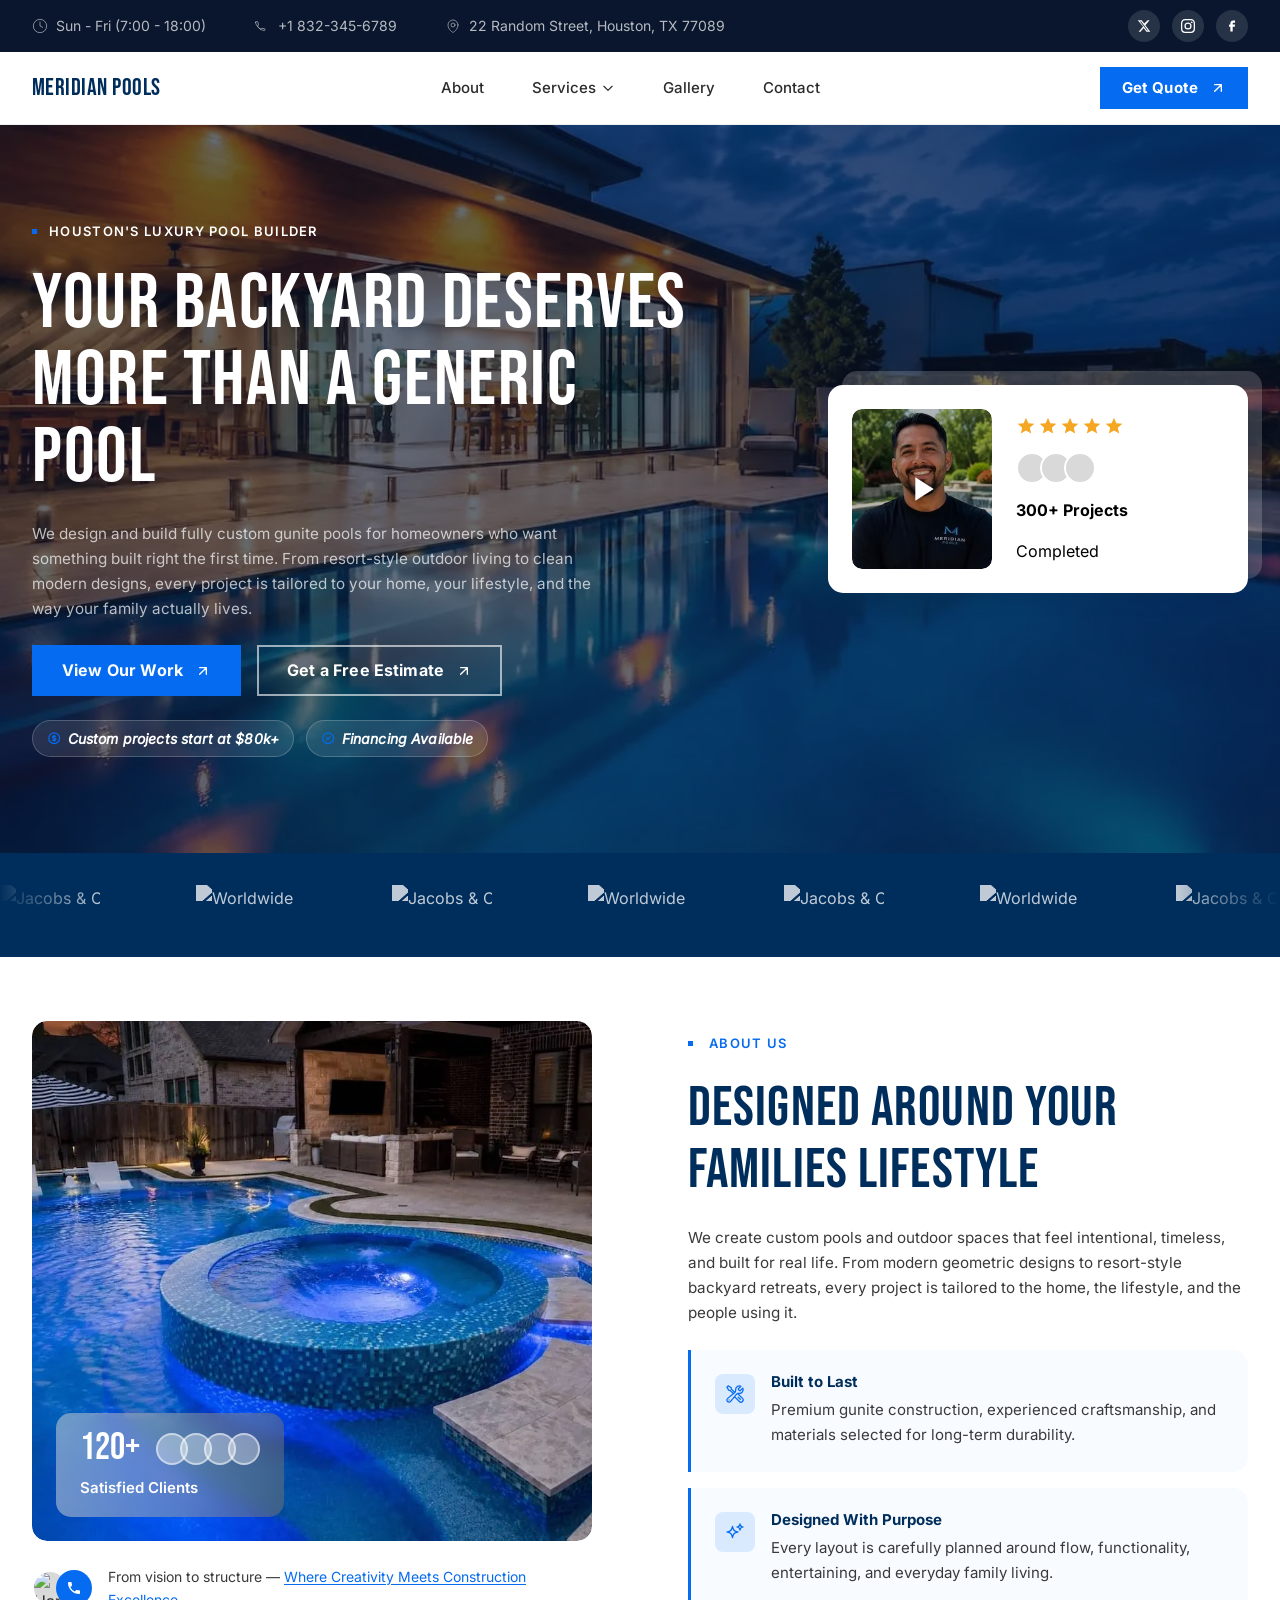
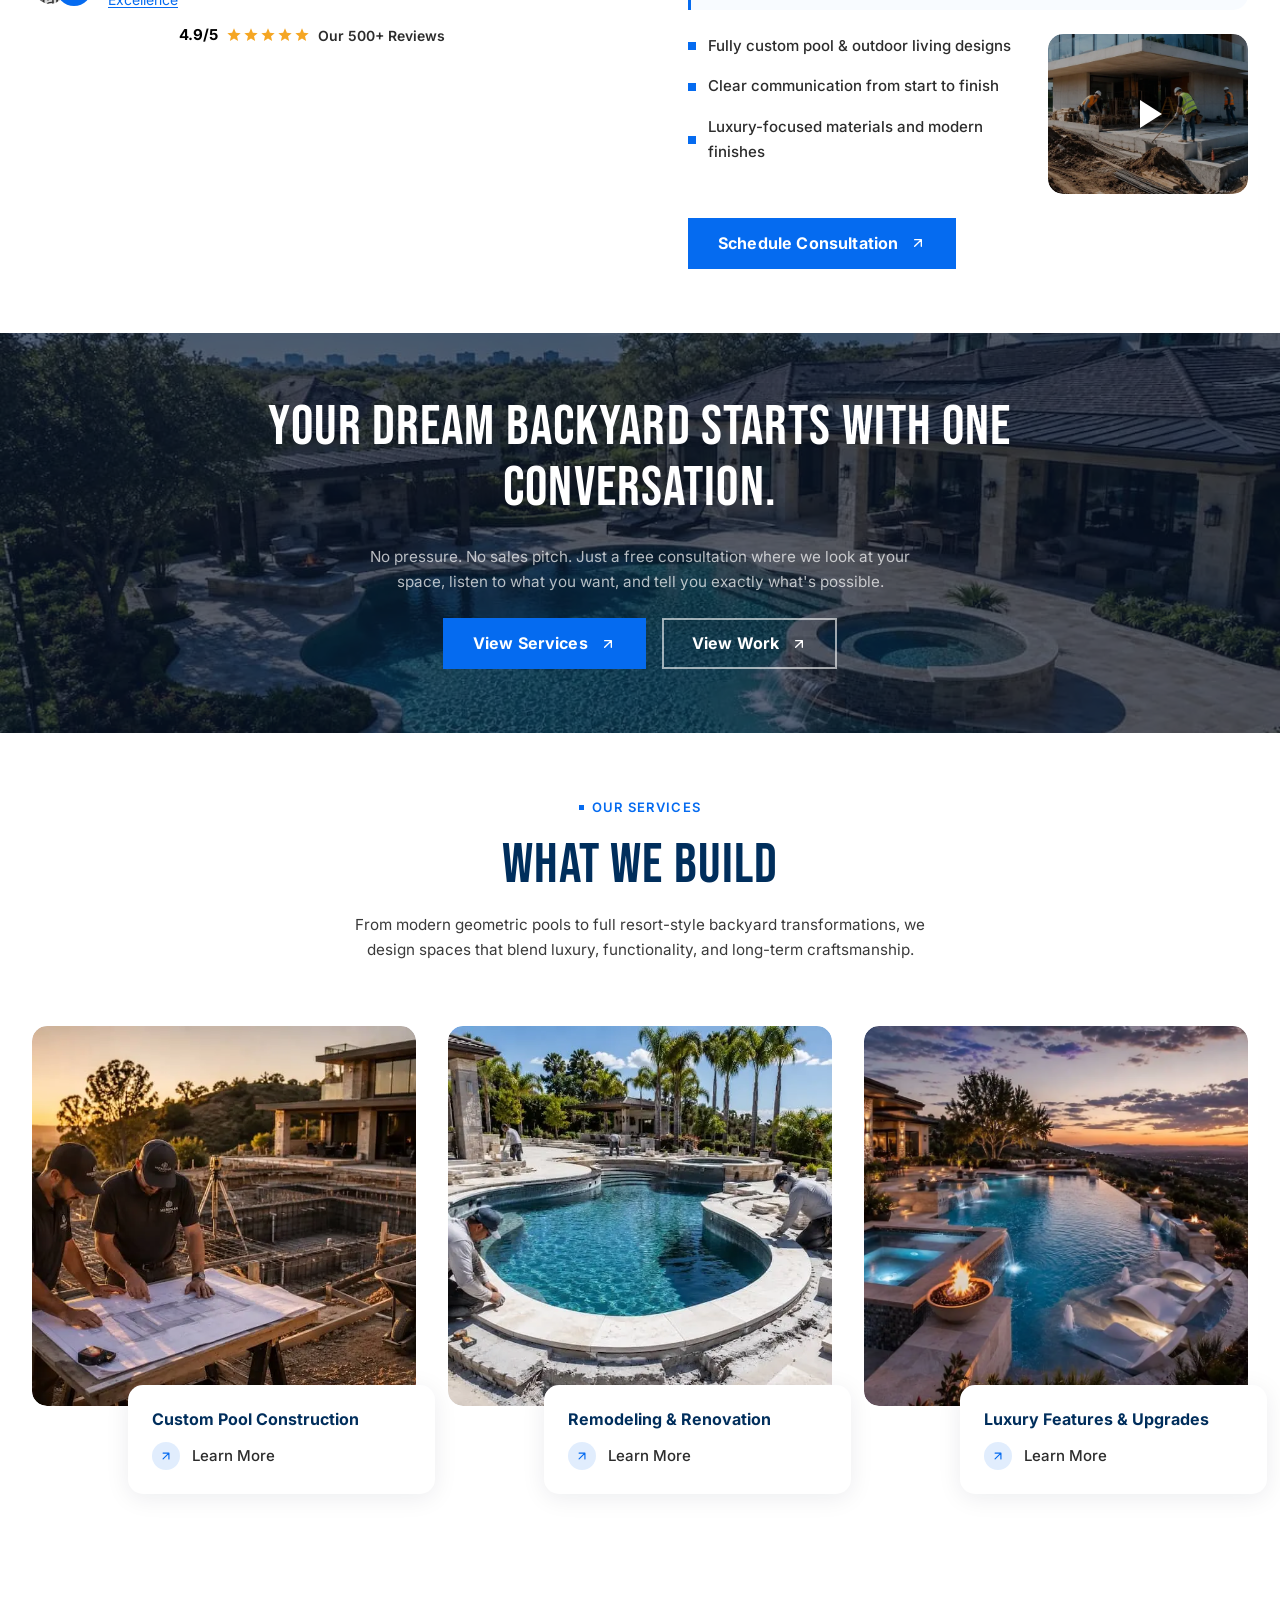
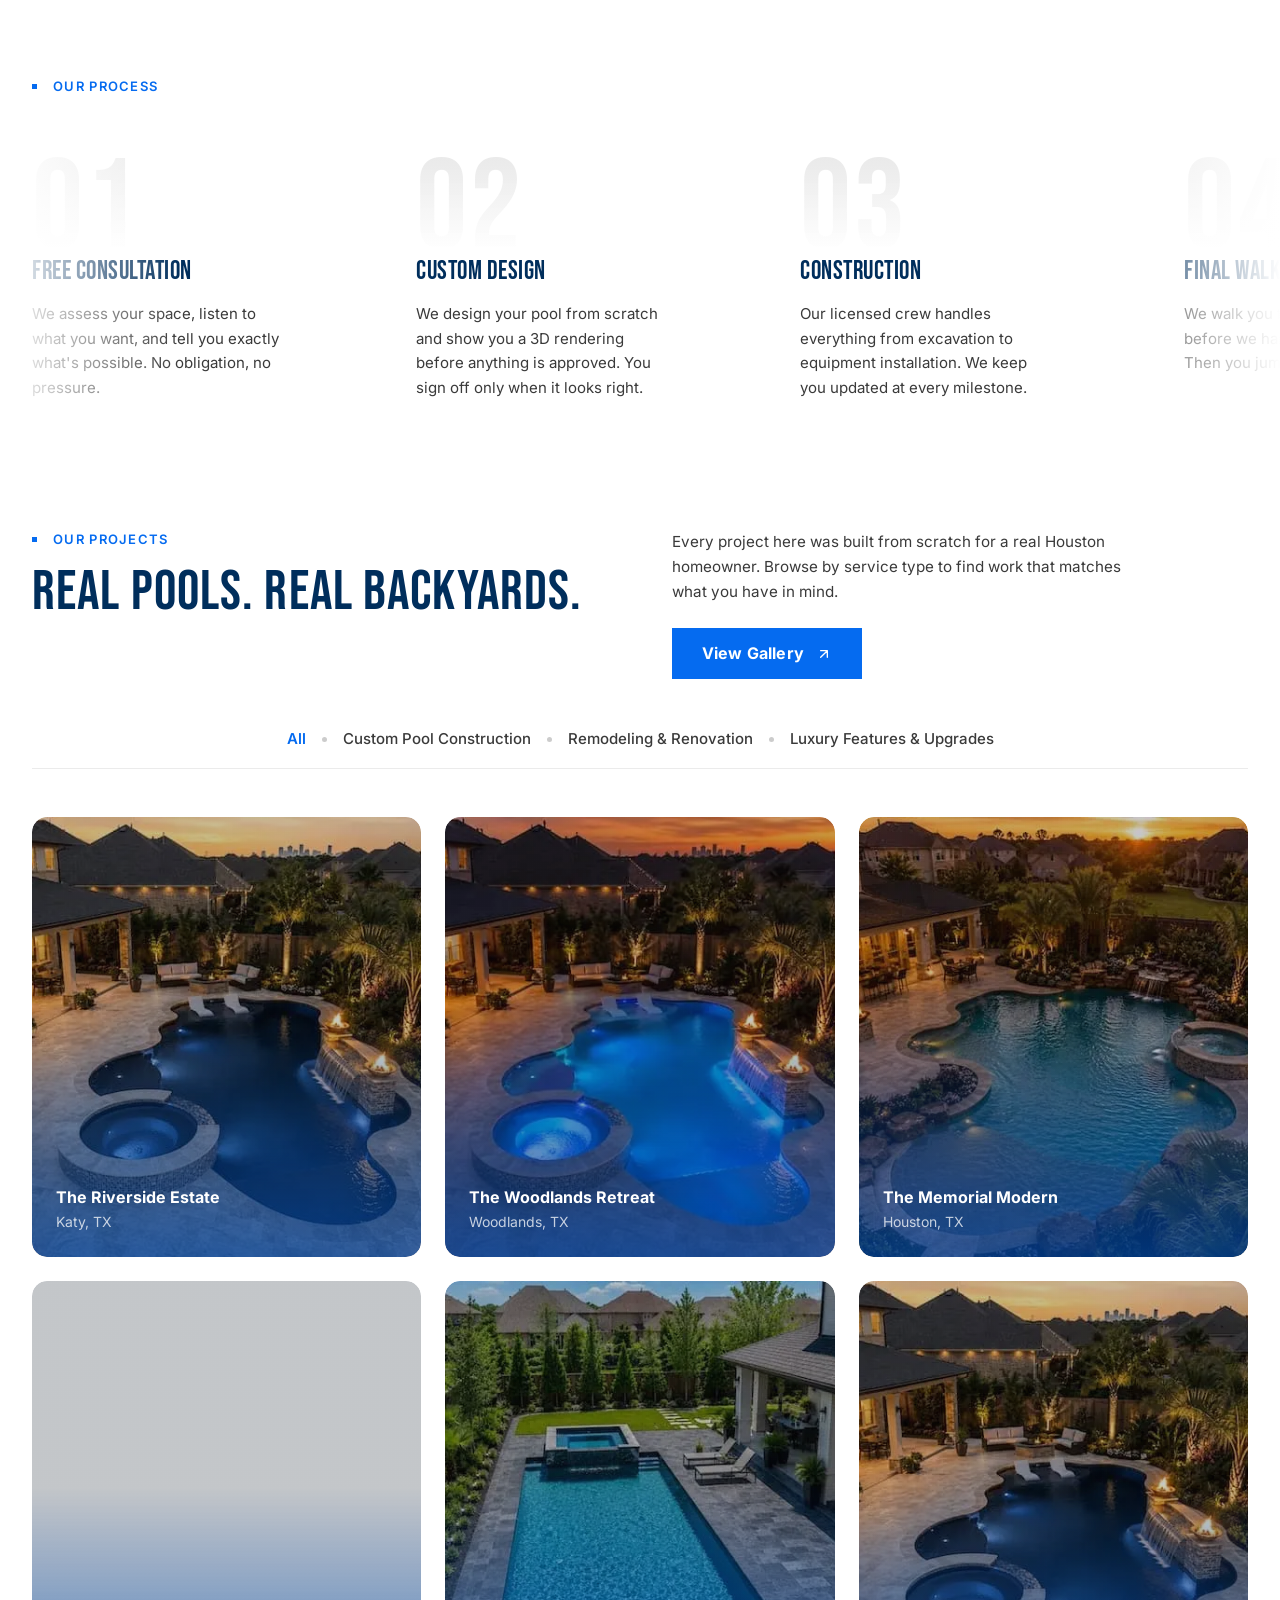
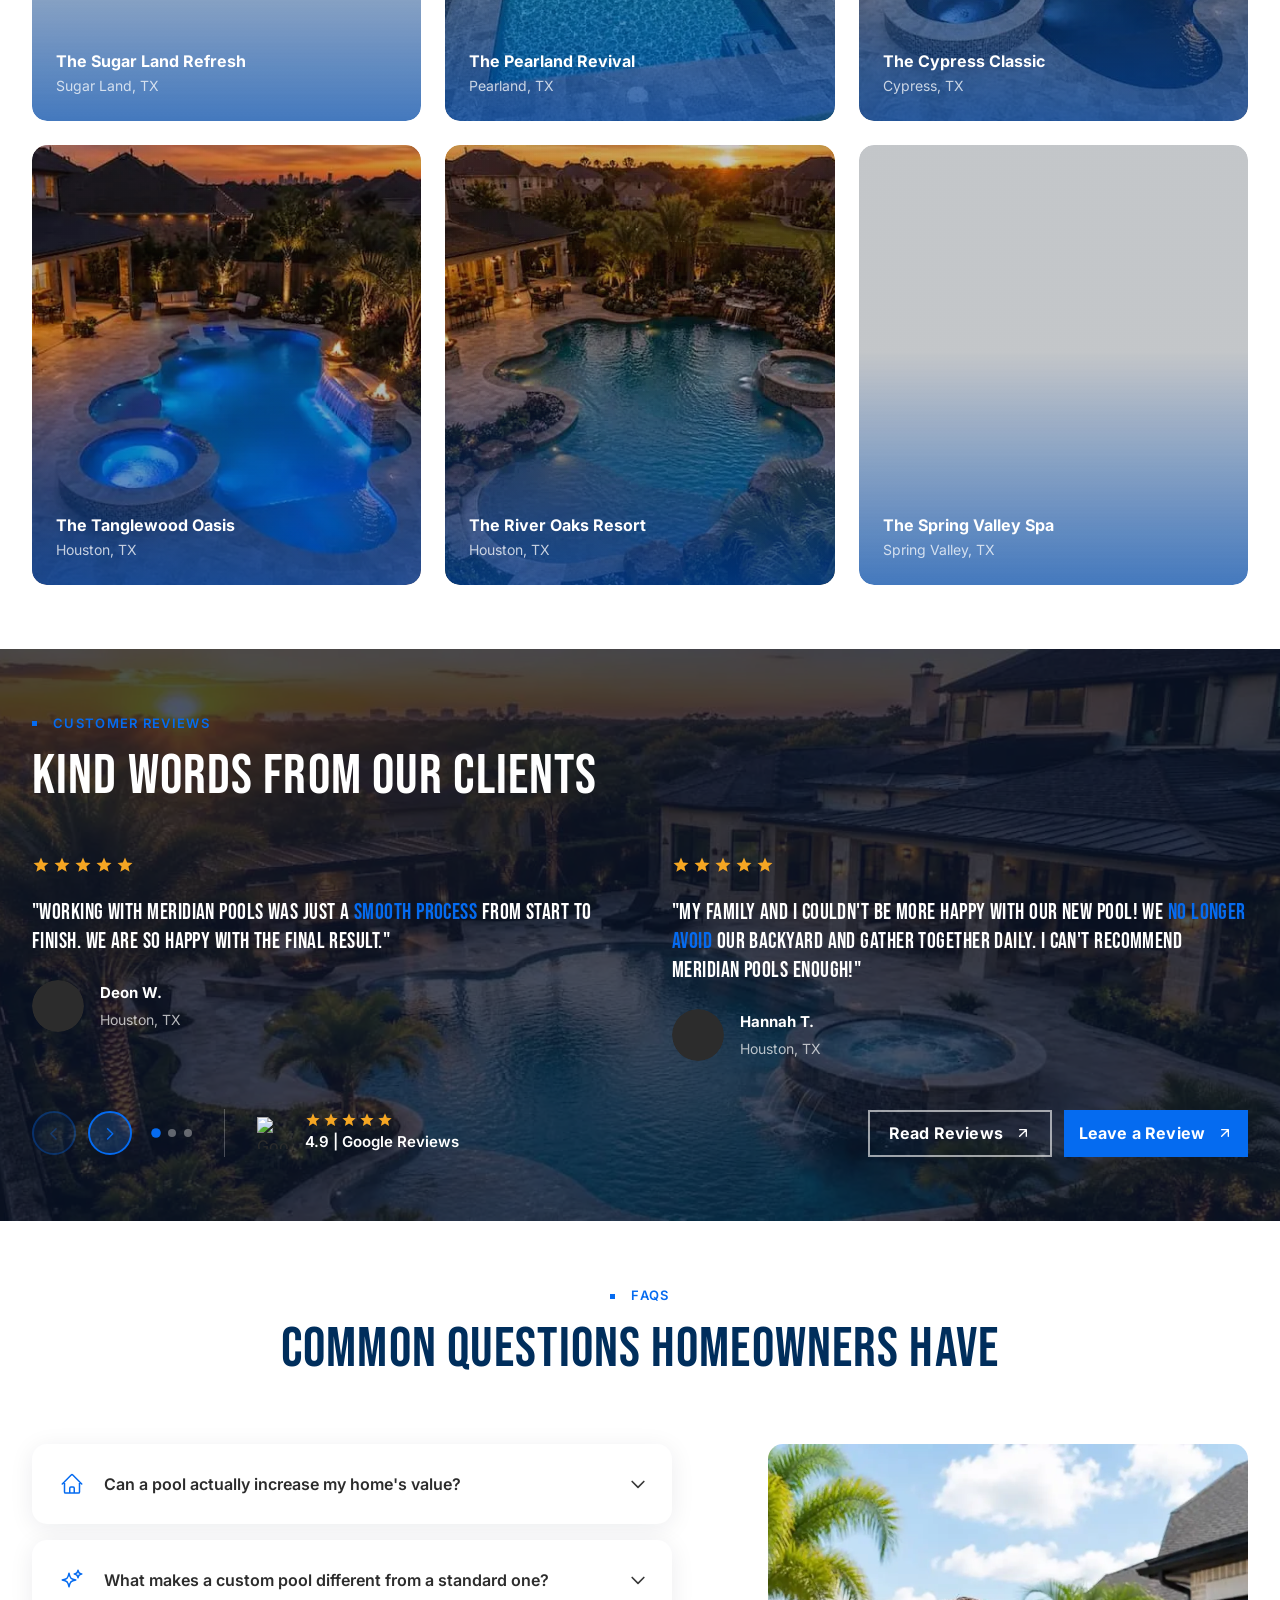
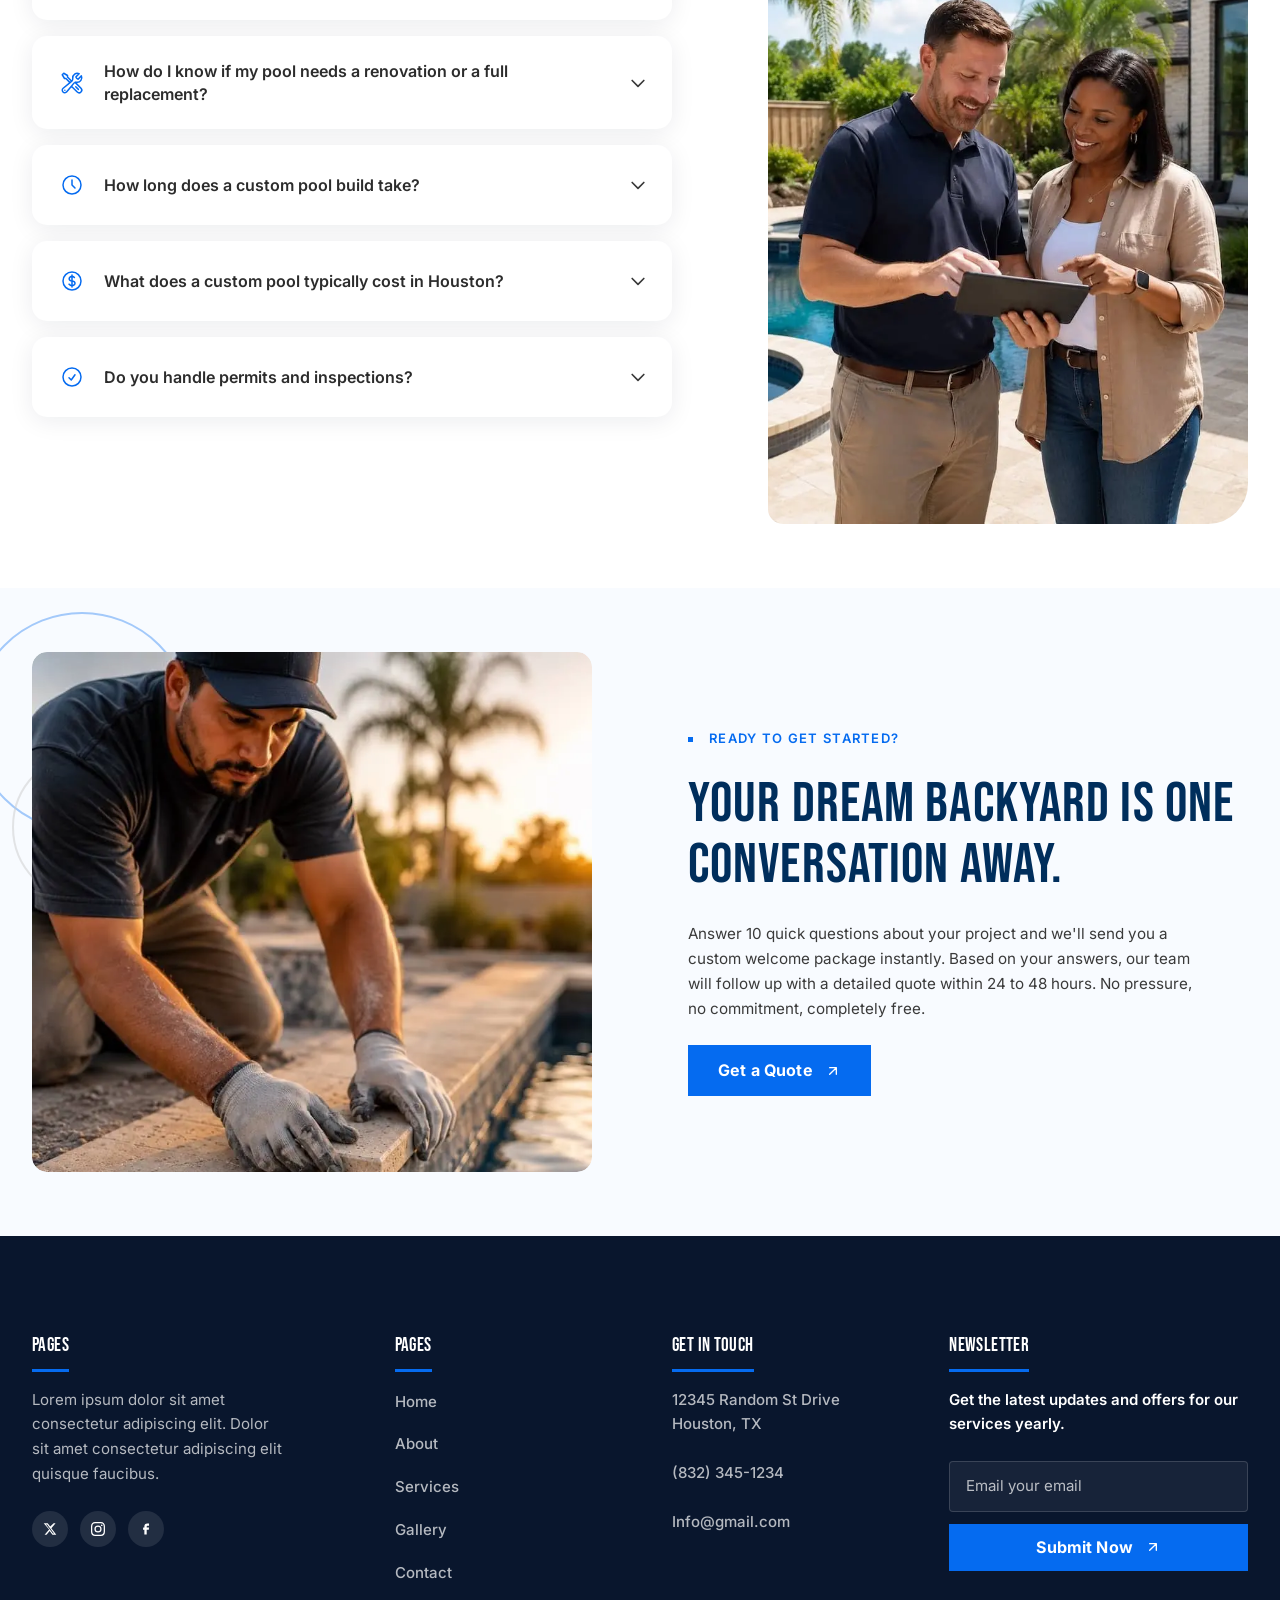
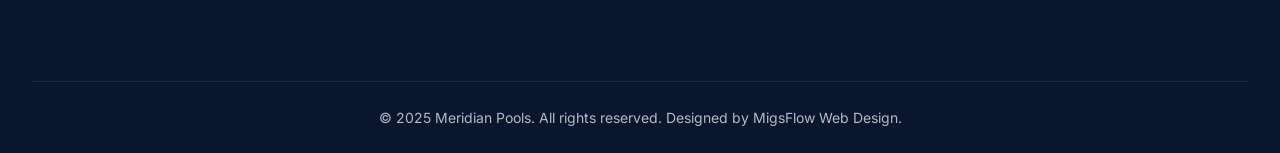
==== commit 59065406: "Updatee" ====
--- a/index.html
+++ b/index.html
@@ -92,28 +92,16 @@
 
       <!-- Social icons -->
       <div class="topbar-social">
-        <a href="#" aria-label="Twitter / X">
-          <!-- X / Twitter icon -->
-          <svg xmlns="http://www.w3.org/2000/svg" viewBox="0 0 24 24"
-               fill="currentColor" aria-hidden="true">
-            <path d="M18.244 2.25h3.308l-7.227 8.26 8.502 11.24H16.17l-4.714-6.231-5.401 6.231H2.746l7.73-8.835L1.254 2.25H8.08l4.253 5.622 5.911-5.622Zm-1.161 17.52h1.833L7.084 4.126H5.117L17.083 19.77Z"/>
-          </svg>
+        <a href="#" aria-label="X / Twitter">
+          <svg xmlns="http://www.w3.org/2000/svg" viewBox="0 0 24 24" fill="currentColor" aria-hidden="true"><path d="M18.244 2.25h3.308l-7.227 8.26 8.502 11.24H16.17l-4.714-6.231-5.401 6.231H2.746l7.73-8.835L1.254 2.25H8.08l4.253 5.622 5.911-5.622Zm-1.161 17.52h1.833L7.084 4.126H5.117L17.083 19.77Z"/></svg>
         </a>
-        <a href="#" aria-label="X">
-          <!-- Second X icon slot — replace with actual platform if needed -->
-          <svg xmlns="http://www.w3.org/2000/svg" viewBox="0 0 24 24"
-               fill="currentColor" aria-hidden="true">
-            <path d="M18.244 2.25h3.308l-7.227 8.26 8.502 11.24H16.17l-4.714-6.231-5.401 6.231H2.746l7.73-8.835L1.254 2.25H8.08l4.253 5.622 5.911-5.622Zm-1.161 17.52h1.833L7.084 4.126H5.117L17.083 19.77Z"/>
-          </svg>
+        <a href="#" aria-label="Instagram">
+          <svg xmlns="http://www.w3.org/2000/svg" viewBox="0 0 24 24" fill="currentColor" aria-hidden="true"><path d="M12 2.163c3.204 0 3.584.012 4.85.07 3.252.148 4.771 1.691 4.919 4.919.058 1.265.069 1.645.069 4.849 0 3.205-.012 3.584-.069 4.849-.149 3.225-1.664 4.771-4.919 4.919-1.266.058-1.644.07-4.85.07-3.204 0-3.584-.012-4.849-.07-3.26-.149-4.771-1.699-4.919-4.92-.058-1.265-.07-1.644-.07-4.849 0-3.204.013-3.583.07-4.849.149-3.227 1.664-4.771 4.919-4.919 1.266-.057 1.645-.069 4.849-.069zM12 0C8.741 0 8.333.014 7.053.072 2.695.272.273 2.69.073 7.052.014 8.333 0 8.741 0 12c0 3.259.014 3.668.072 4.948.2 4.358 2.618 6.78 6.98 6.98C8.333 23.986 8.741 24 12 24c3.259 0 3.668-.014 4.948-.072 4.354-.2 6.782-2.618 6.979-6.98.059-1.28.073-1.689.073-4.948 0-3.259-.014-3.667-.072-4.947-.196-4.354-2.617-6.78-6.979-6.98C15.668.014 15.259 0 12 0zm0 5.838a6.162 6.162 0 100 12.324 6.162 6.162 0 000-12.324zM12 16a4 4 0 110-8 4 4 0 010 8zm6.406-11.845a1.44 1.44 0 100 2.881 1.44 1.44 0 000-2.881z"/></svg>
         </a>
         <a href="#" aria-label="Facebook">
-          <!-- Facebook icon -->
-          <svg xmlns="http://www.w3.org/2000/svg" viewBox="0 0 24 24"
-               fill="currentColor" aria-hidden="true">
-            <path d="M9.198 21.5h4v-8.01h3.604l.396-3.98h-4V7.5a1 1 0 0 1 1-1h3v-4h-3a5 5 0 0 0-5 5v2.01h-2l-.396 3.98h2.396v8.01Z"/>
-          </svg>
+          <svg xmlns="http://www.w3.org/2000/svg" viewBox="0 0 24 24" fill="currentColor" aria-hidden="true"><path d="M9.198 21.5h4v-8.01h3.604l.396-3.98h-4V7.5a1 1 0 0 1 1-1h3v-4h-3a5 5 0 0 0-5 5v2.01h-2l-.396 3.98h2.396v8.01Z"/></svg>
         </a>
-      </div>
+        </div>
 
     </div>
   </div>
@@ -1643,8 +1631,7 @@
     <div class="faq-item">
         <button class="faq-trigger" aria-expanded="false">
         <span class="faq-icon" aria-hidden="true">
-            <img src="images/icons/faq-icon.svg" alt="" width="32" height="32"
-                loading="lazy" decoding="async">
+            <svg xmlns="http://www.w3.org/2000/svg" fill="none" viewBox="0 0 24 24" stroke="currentColor" width="24" height="24" aria-hidden="true"><path stroke-linecap="round" stroke-linejoin="round" stroke-width="1.5" d="M2.25 12l8.954-8.955a1.126 1.126 0 011.591 0L21.75 12M4.5 9.75v10.125c0 .621.504 1.125 1.125 1.125H9.75v-4.875c0-.621.504-1.125 1.125-1.125h2.25c.621 0 1.125.504 1.125 1.125V21h4.125c.621 0 1.125-.504 1.125-1.125V9.75M8.25 21h8.25"/></svg>
         </span>
         <span class="faq-question">Can a pool actually increase my home's value?</span>
         <span class="faq-chevron" aria-hidden="true">
@@ -1673,8 +1660,7 @@
     <div class="faq-item">
         <button class="faq-trigger" aria-expanded="false">
         <span class="faq-icon" aria-hidden="true">
-            <img src="images/icons/faq-icon.svg" alt="" width="32" height="32"
-                loading="lazy" decoding="async">
+            <svg xmlns="http://www.w3.org/2000/svg" fill="none" viewBox="0 0 24 24" stroke="currentColor" width="24" height="24" aria-hidden="true"><path stroke-linecap="round" stroke-linejoin="round" stroke-width="1.5" d="M9.813 15.904L9 18.75l-.813-2.846a4.5 4.5 0 00-3.09-3.09L2.25 12l2.846-.813a4.5 4.5 0 003.09-3.09L9 5.25l.813 2.846a4.5 4.5 0 003.09 3.09L15.75 12l-2.846.813a4.5 4.5 0 00-3.09 3.09zM18.259 8.715L18 9.75l-.259-1.035a3.375 3.375 0 00-2.455-2.456L14.25 6l1.036-.259a3.375 3.375 0 002.455-2.456L18 2.25l.259 1.035a3.375 3.375 0 002.456 2.456L21.75 6l-1.035.259a3.375 3.375 0 00-2.456 2.456z"/></svg>
         </span>
         <span class="faq-question">What makes a custom pool different from a standard one?</span>
         <span class="faq-chevron" aria-hidden="true">
@@ -1703,8 +1689,7 @@
     <div class="faq-item">
         <button class="faq-trigger" aria-expanded="false">
         <span class="faq-icon" aria-hidden="true">
-            <img src="images/icons/faq-icon.svg" alt="" width="32" height="32"
-                loading="lazy" decoding="async">
+            <svg xmlns="http://www.w3.org/2000/svg" fill="none" viewBox="0 0 24 24" stroke="currentColor" width="24" height="24" aria-hidden="true"><path stroke-linecap="round" stroke-linejoin="round" stroke-width="1.5" d="M11.42 15.17L17.25 21A2.652 2.652 0 0021 17.25l-5.877-5.877M11.42 15.17l2.496-3.03c.317-.384.74-.626 1.208-.766M11.42 15.17l-4.655 5.653a2.548 2.548 0 11-3.586-3.586l6.837-5.63m5.108-.233c.55-.164 1.163-.188 1.743-.14a4.5 4.5 0 004.486-6.336l-3.276 3.277a3.004 3.004 0 01-2.25-2.25l3.276-3.276a4.5 4.5 0 00-6.336 4.486c.091 1.076-.071 2.264-.904 2.95l-.102.085m-1.745 1.437L5.909 7.5H4.5L2.25 3.75l1.5-1.5L7.5 4.5v1.409l4.26 4.26m-1.745 1.437l1.745-1.437m6.615 8.206L15.75 15.75M4.867 19.125h.008v.008h-.008v-.008z"/></svg>
         </span>
         <span class="faq-question">How do I know if my pool needs a renovation or a full replacement?</span>
         <span class="faq-chevron" aria-hidden="true">
@@ -1733,8 +1718,7 @@
     <div class="faq-item">
         <button class="faq-trigger" aria-expanded="false">
         <span class="faq-icon" aria-hidden="true">
-            <img src="images/icons/faq-icon.svg" alt="" width="32" height="32"
-                loading="lazy" decoding="async">
+            <svg xmlns="http://www.w3.org/2000/svg" fill="none" viewBox="0 0 24 24" stroke="currentColor" width="24" height="24" aria-hidden="true"><circle cx="12" cy="12" r="9" stroke-width="1.5"/><path stroke-linecap="round" stroke-linejoin="round" stroke-width="1.5" d="M12 7v5l3 3"/></svg>
         </span>
         <span class="faq-question">How long does a custom pool build take?</span>
         <span class="faq-chevron" aria-hidden="true">
@@ -1763,8 +1747,7 @@
     <div class="faq-item">
         <button class="faq-trigger" aria-expanded="false">
         <span class="faq-icon" aria-hidden="true">
-            <img src="images/icons/faq-icon.svg" alt="" width="32" height="32"
-                loading="lazy" decoding="async">
+            <svg xmlns="http://www.w3.org/2000/svg" fill="none" viewBox="0 0 24 24" stroke="currentColor" width="24" height="24" aria-hidden="true"><path stroke-linecap="round" stroke-linejoin="round" stroke-width="1.5" d="M12 6v12m-3-2.818l.879.659c1.171.879 3.07.879 4.242 0 1.172-.879 1.172-2.303 0-3.182C13.536 12.219 12.768 12 12 12c-.725 0-1.45-.22-2.003-.659-1.106-.879-1.106-2.303 0-3.182s2.9-.879 4.006 0l.415.33M21 12a9 9 0 11-18 0 9 9 0 0118 0z"/></svg>
         </span>
         <span class="faq-question">What does a custom pool typically cost in Houston?</span>
         <span class="faq-chevron" aria-hidden="true">
@@ -1793,8 +1776,7 @@
     <div class="faq-item">
         <button class="faq-trigger" aria-expanded="false">
         <span class="faq-icon" aria-hidden="true">
-            <img src="images/icons/faq-icon.svg" alt="" width="32" height="32"
-                loading="lazy" decoding="async">
+            <svg xmlns="http://www.w3.org/2000/svg" fill="none" viewBox="0 0 24 24" stroke="currentColor" width="24" height="24" aria-hidden="true"><path stroke-linecap="round" stroke-linejoin="round" stroke-width="1.5" d="M9 12.75L11.25 15 15 9.75M21 12a9 9 0 11-18 0 9 9 0 0118 0z"/></svg>
         </span>
         <span class="faq-question">Do you handle permits and inspections?</span>
         <span class="faq-chevron" aria-hidden="true">
@@ -1919,25 +1901,16 @@
             sit amet consectetur adipiscing elit quisque faucibus.
           </p>
           <div class="footer-social">
-            <a href="#" aria-label="Twitter">
-              <svg xmlns="http://www.w3.org/2000/svg" viewBox="0 0 24 24"
-                   fill="currentColor" aria-hidden="true">
-                <path d="M18.244 2.25h3.308l-7.227 8.26 8.502 11.24H16.17l-4.714-6.231-5.401 6.231H2.746l7.73-8.835L1.254 2.25H8.08l4.253 5.622 5.911-5.622Zm-1.161 17.52h1.833L7.084 4.126H5.117L17.083 19.77Z"/>
-              </svg>
-            </a>
-            <a href="#" aria-label="X">
-              <svg xmlns="http://www.w3.org/2000/svg" viewBox="0 0 24 24"
-                   fill="currentColor" aria-hidden="true">
-                <path d="M18.244 2.25h3.308l-7.227 8.26 8.502 11.24H16.17l-4.714-6.231-5.401 6.231H2.746l7.73-8.835L1.254 2.25H8.08l4.253 5.622 5.911-5.622Zm-1.161 17.52h1.833L7.084 4.126H5.117L17.083 19.77Z"/>
-              </svg>
-            </a>
-            <a href="#" aria-label="Facebook">
-              <svg xmlns="http://www.w3.org/2000/svg" viewBox="0 0 24 24"
-                   fill="currentColor" aria-hidden="true">
-                <path d="M9.198 21.5h4v-8.01h3.604l.396-3.98h-4V7.5a1 1 0 0 1 1-1h3v-4h-3a5 5 0 0 0-5 5v2.01h-2l-.396 3.98h2.396v8.01Z"/>
-              </svg>
-            </a>
-          </div>
+        <a href="#" aria-label="X / Twitter">
+          <svg xmlns="http://www.w3.org/2000/svg" viewBox="0 0 24 24" fill="currentColor" aria-hidden="true"><path d="M18.244 2.25h3.308l-7.227 8.26 8.502 11.24H16.17l-4.714-6.231-5.401 6.231H2.746l7.73-8.835L1.254 2.25H8.08l4.253 5.622 5.911-5.622Zm-1.161 17.52h1.833L7.084 4.126H5.117L17.083 19.77Z"/></svg>
+        </a>
+        <a href="#" aria-label="Instagram">
+          <svg xmlns="http://www.w3.org/2000/svg" viewBox="0 0 24 24" fill="currentColor" aria-hidden="true"><path d="M12 2.163c3.204 0 3.584.012 4.85.07 3.252.148 4.771 1.691 4.919 4.919.058 1.265.069 1.645.069 4.849 0 3.205-.012 3.584-.069 4.849-.149 3.225-1.664 4.771-4.919 4.919-1.266.058-1.644.07-4.85.07-3.204 0-3.584-.012-4.849-.07-3.26-.149-4.771-1.699-4.919-4.92-.058-1.265-.07-1.644-.07-4.849 0-3.204.013-3.583.07-4.849.149-3.227 1.664-4.771 4.919-4.919 1.266-.057 1.645-.069 4.849-.069zM12 0C8.741 0 8.333.014 7.053.072 2.695.272.273 2.69.073 7.052.014 8.333 0 8.741 0 12c0 3.259.014 3.668.072 4.948.2 4.358 2.618 6.78 6.98 6.98C8.333 23.986 8.741 24 12 24c3.259 0 3.668-.014 4.948-.072 4.354-.2 6.782-2.618 6.979-6.98.059-1.28.073-1.689.073-4.948 0-3.259-.014-3.667-.072-4.947-.196-4.354-2.617-6.78-6.979-6.98C15.668.014 15.259 0 12 0zm0 5.838a6.162 6.162 0 100 12.324 6.162 6.162 0 000-12.324zM12 16a4 4 0 110-8 4 4 0 010 8zm6.406-11.845a1.44 1.44 0 100 2.881 1.44 1.44 0 000-2.881z"/></svg>
+        </a>
+        <a href="#" aria-label="Facebook">
+          <svg xmlns="http://www.w3.org/2000/svg" viewBox="0 0 24 24" fill="currentColor" aria-hidden="true"><path d="M9.198 21.5h4v-8.01h3.604l.396-3.98h-4V7.5a1 1 0 0 1 1-1h3v-4h-3a5 5 0 0 0-5 5v2.01h-2l-.396 3.98h2.396v8.01Z"/></svg>
+        </a>
+        </div>
         </div>
 
         <!-- Col 2 — Pages -->
--- a/css/global.css
+++ b/css/global.css
@@ -525,4 +525,18 @@
 .btn-ghost-dark:hover {
   border-color: var(--blue) !important;
   color: var(--white);
+}
+
+
+/* =============================================================================
+   08 — ICON COLOR
+   Forces inline SVG icons to render in primary brand blue.
+   Applies to FAQ icons, Why Us card icons, and calculator option icons.
+============================================================================= */
+
+.faq-icon svg,
+.why-card-icon svg,
+.calc-option-icon svg {
+  color: var(--blue);
+  stroke: var(--blue);
 }
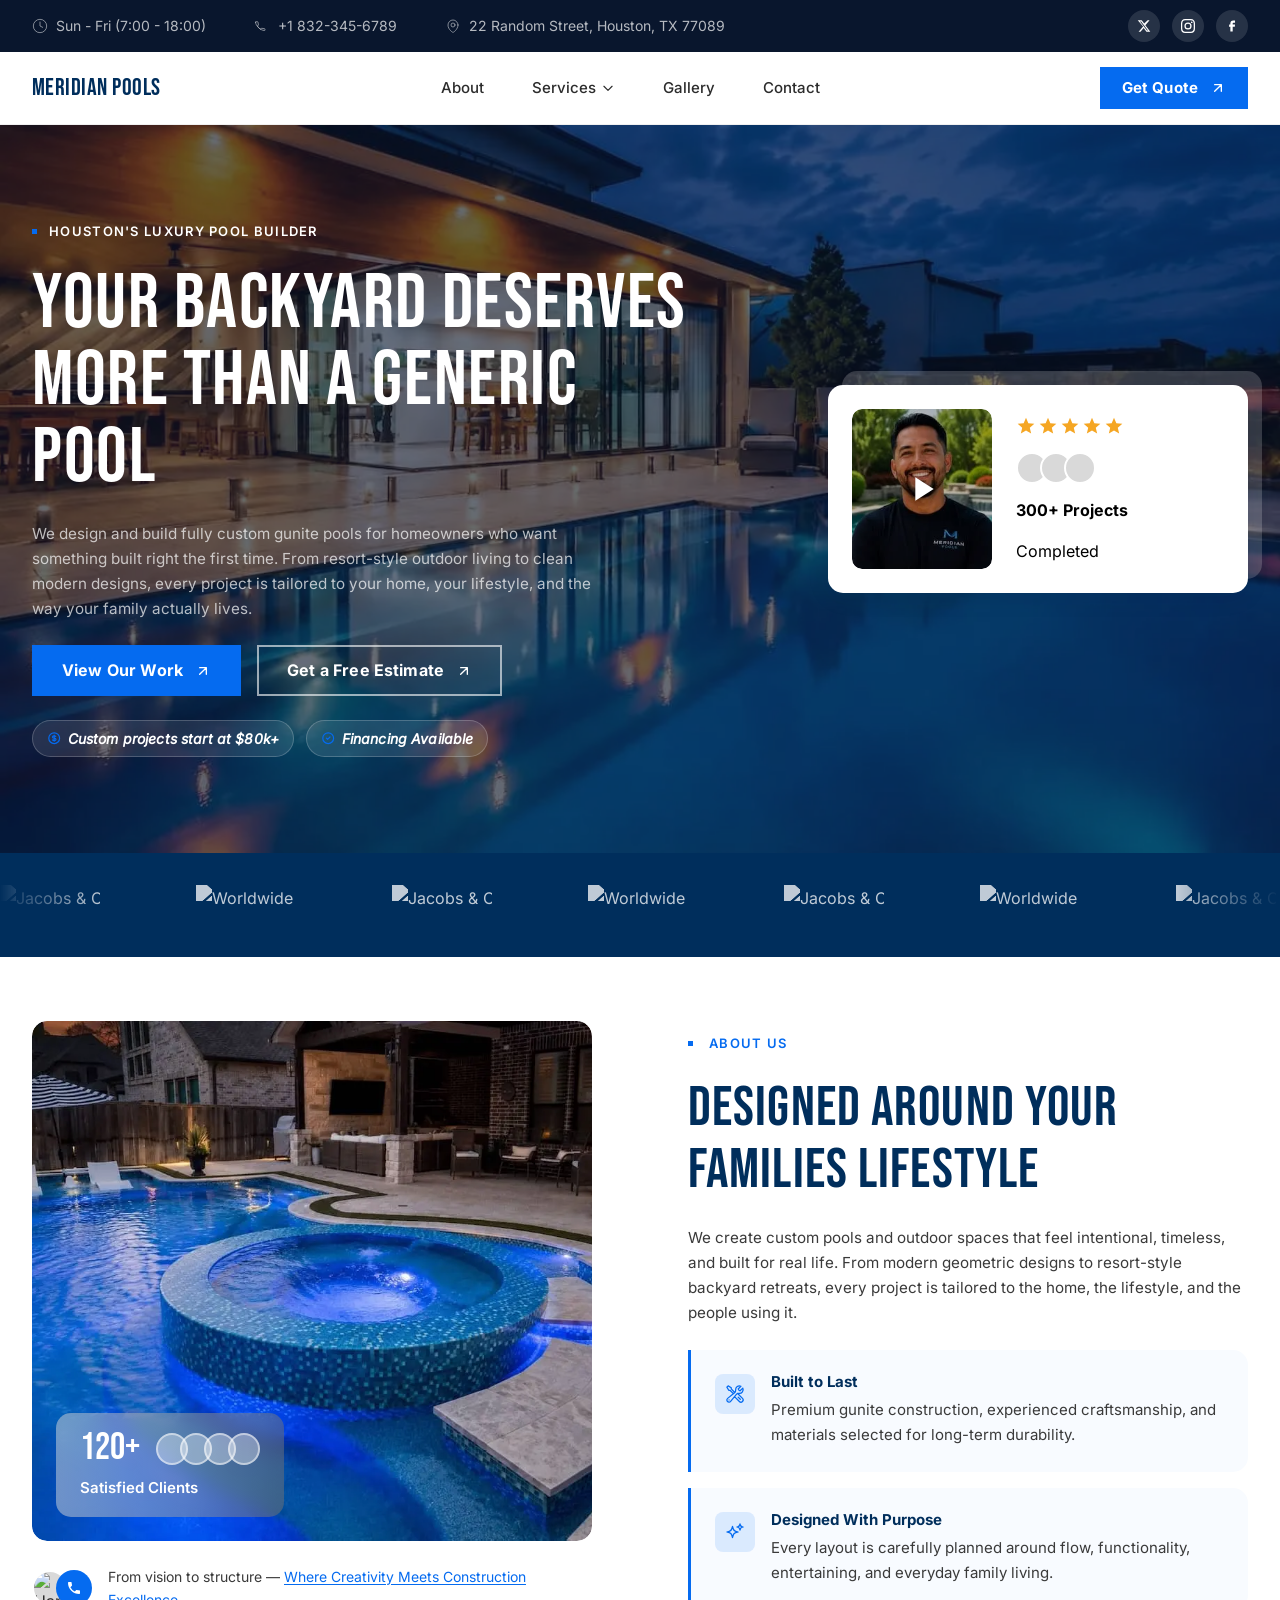
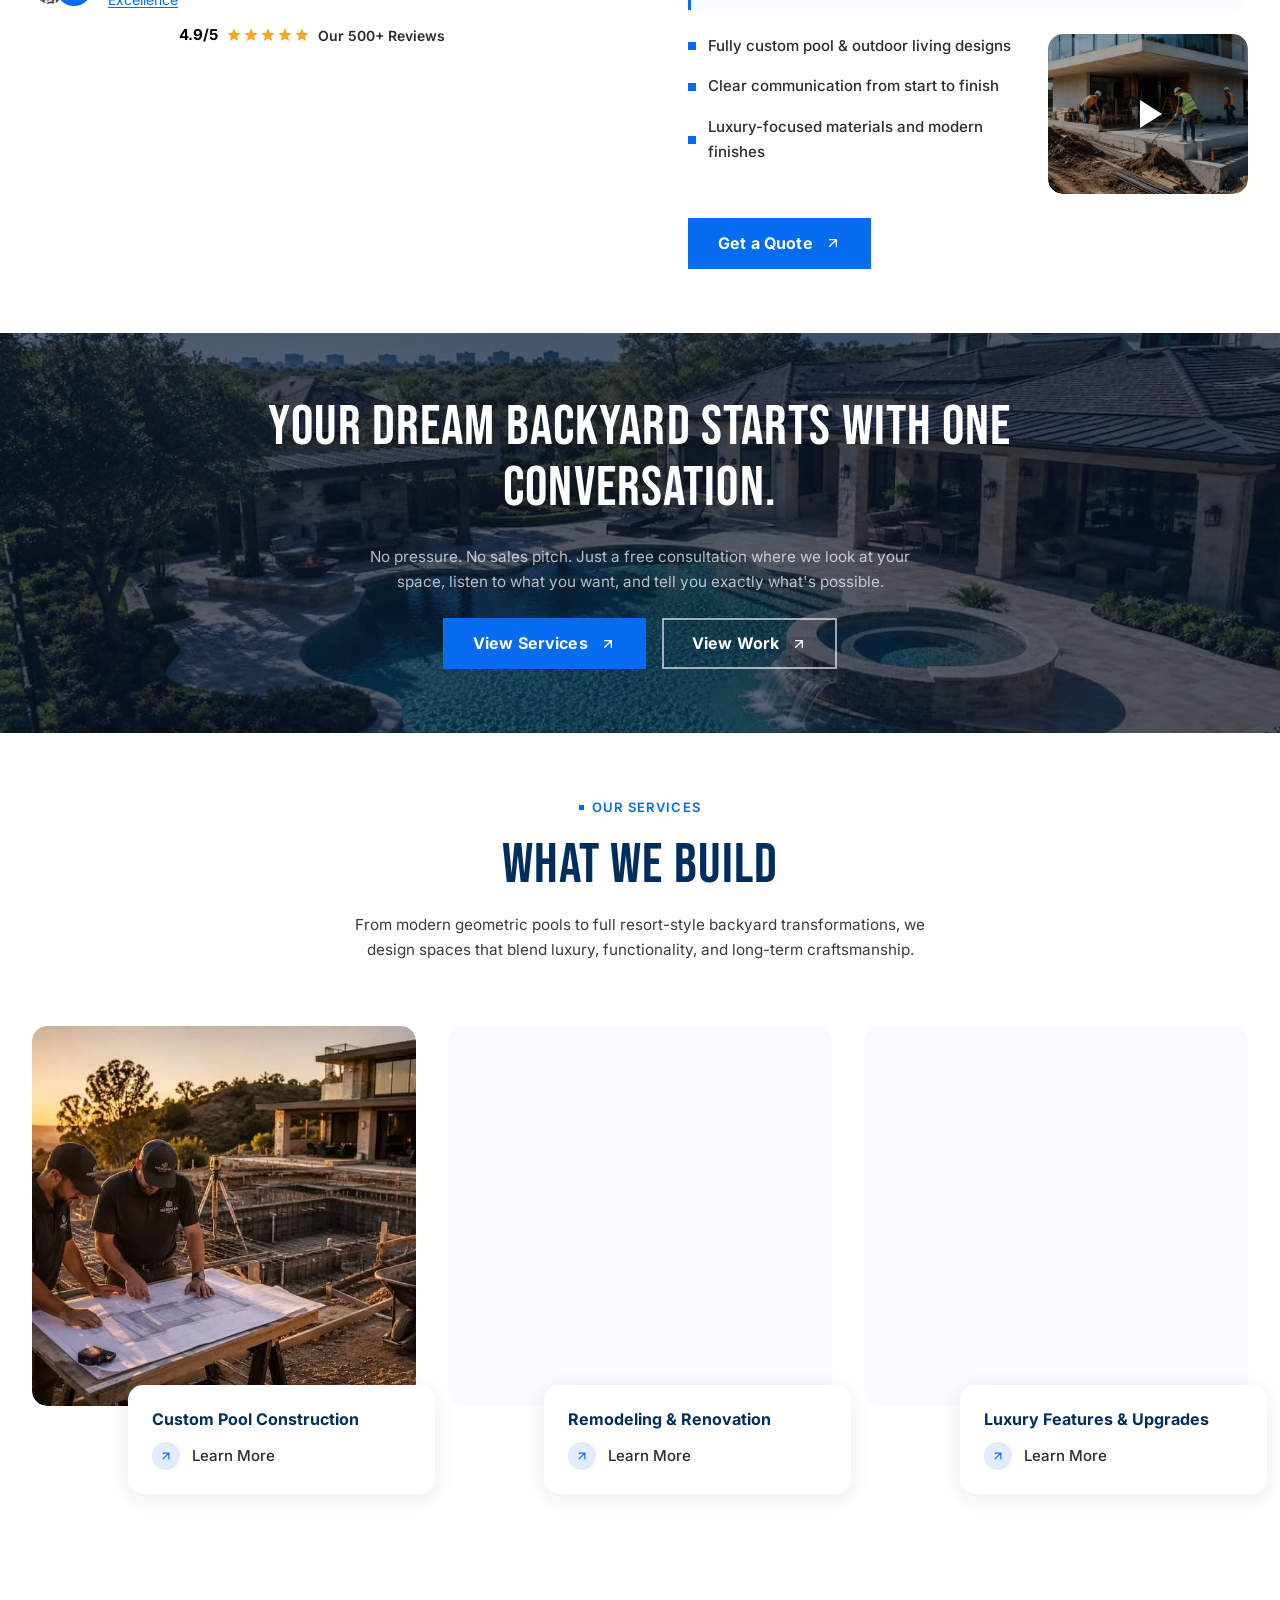
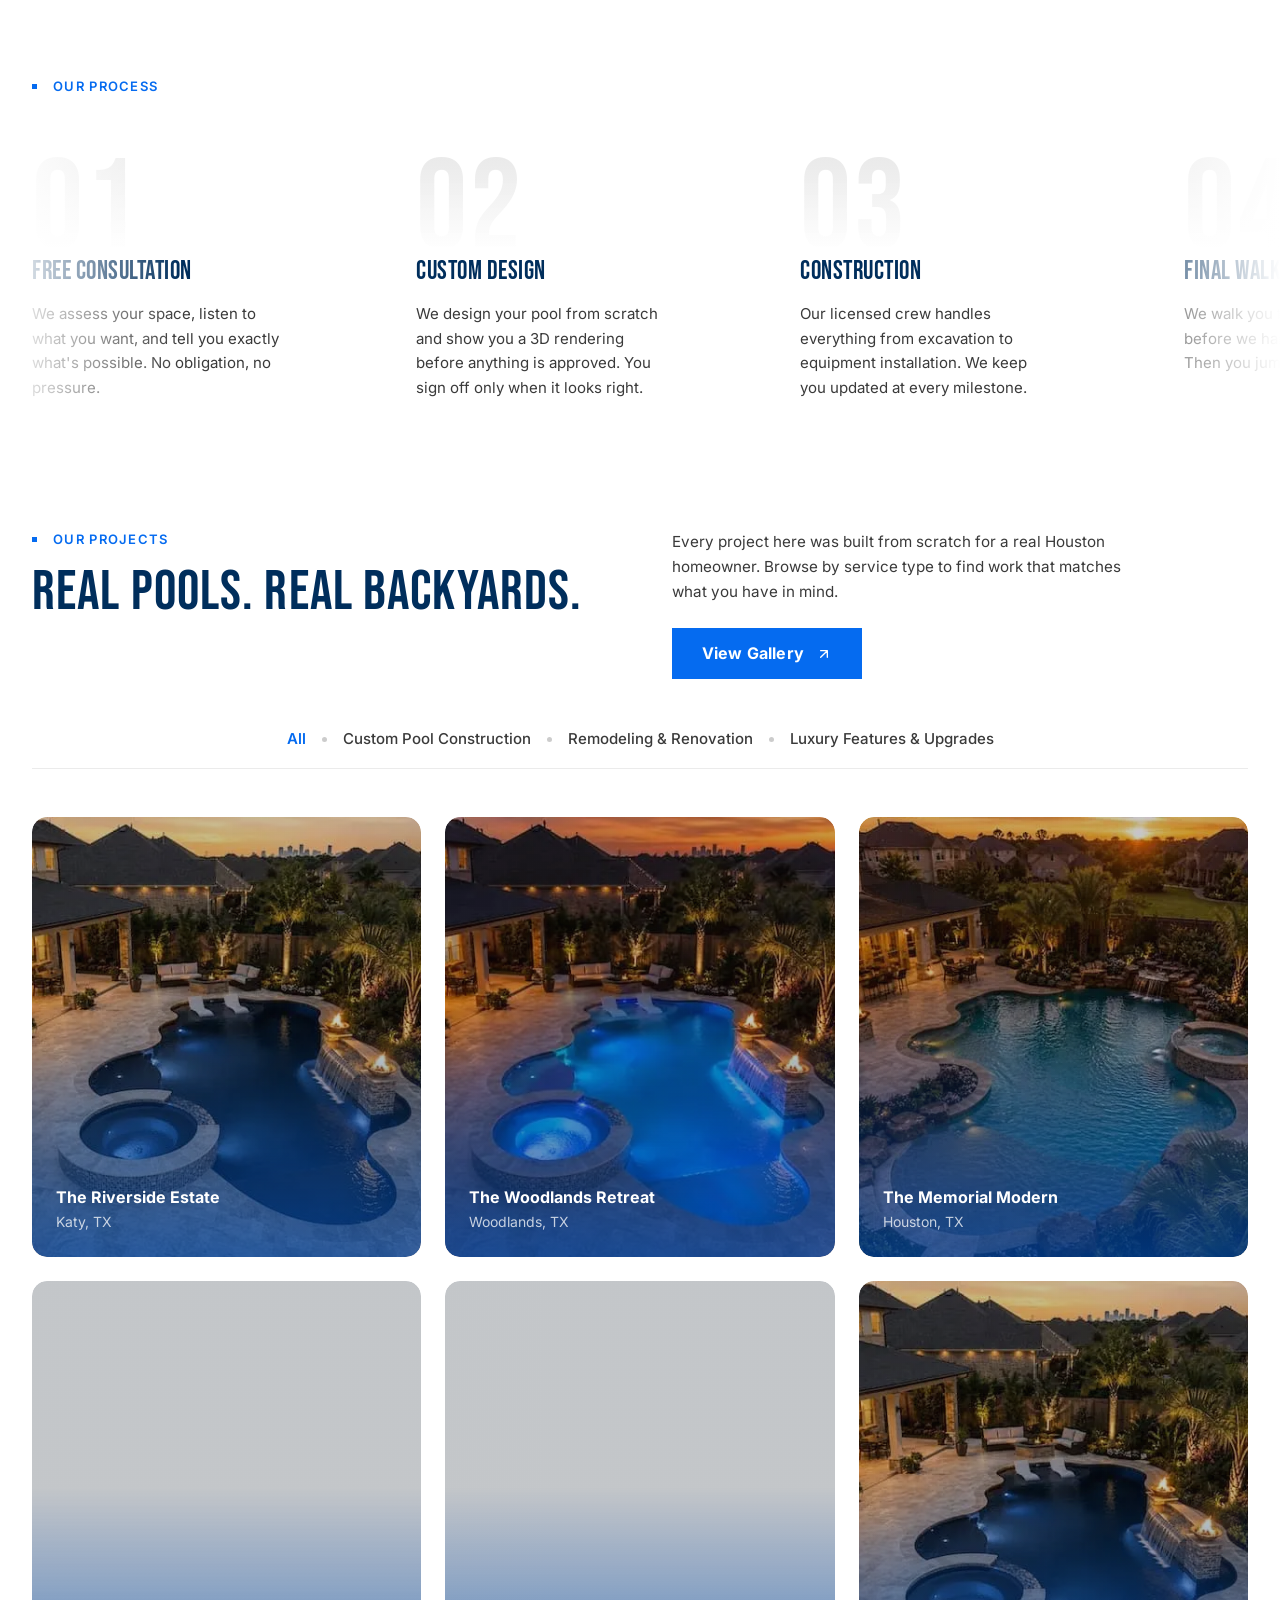
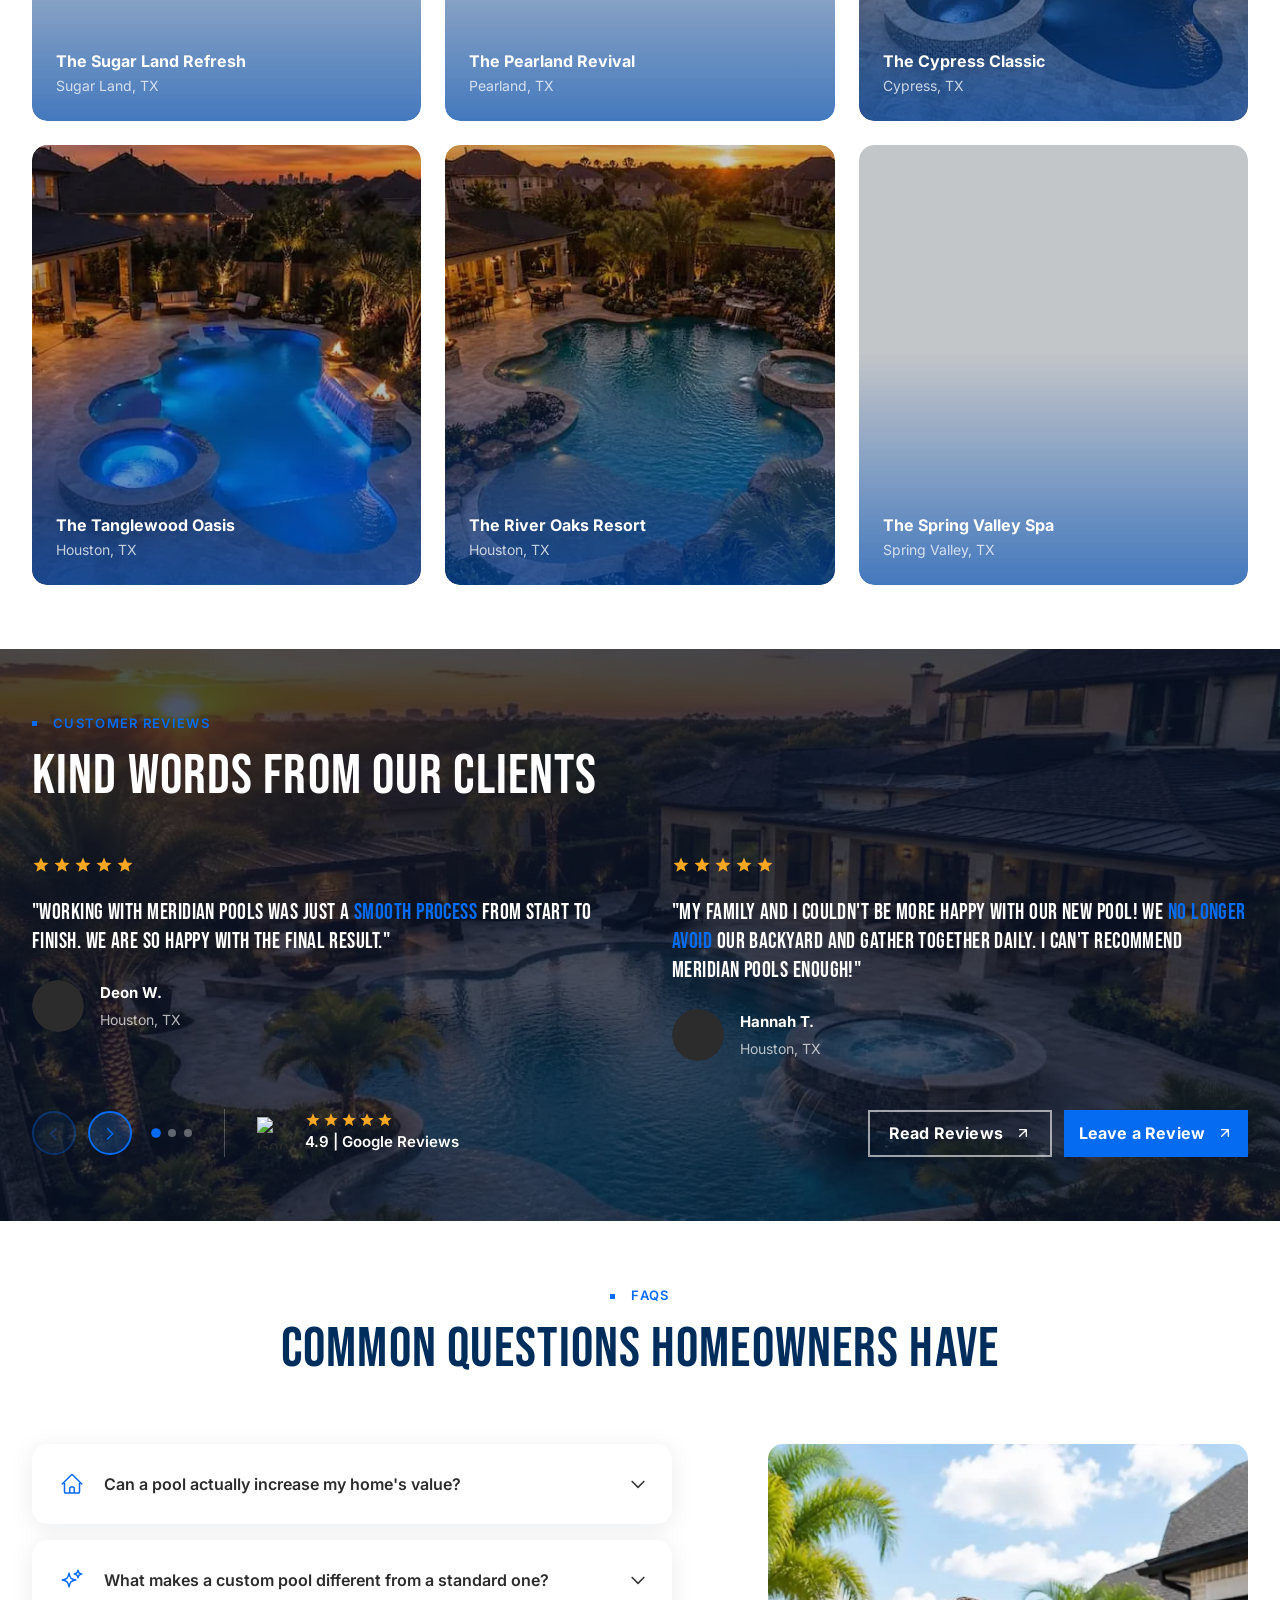
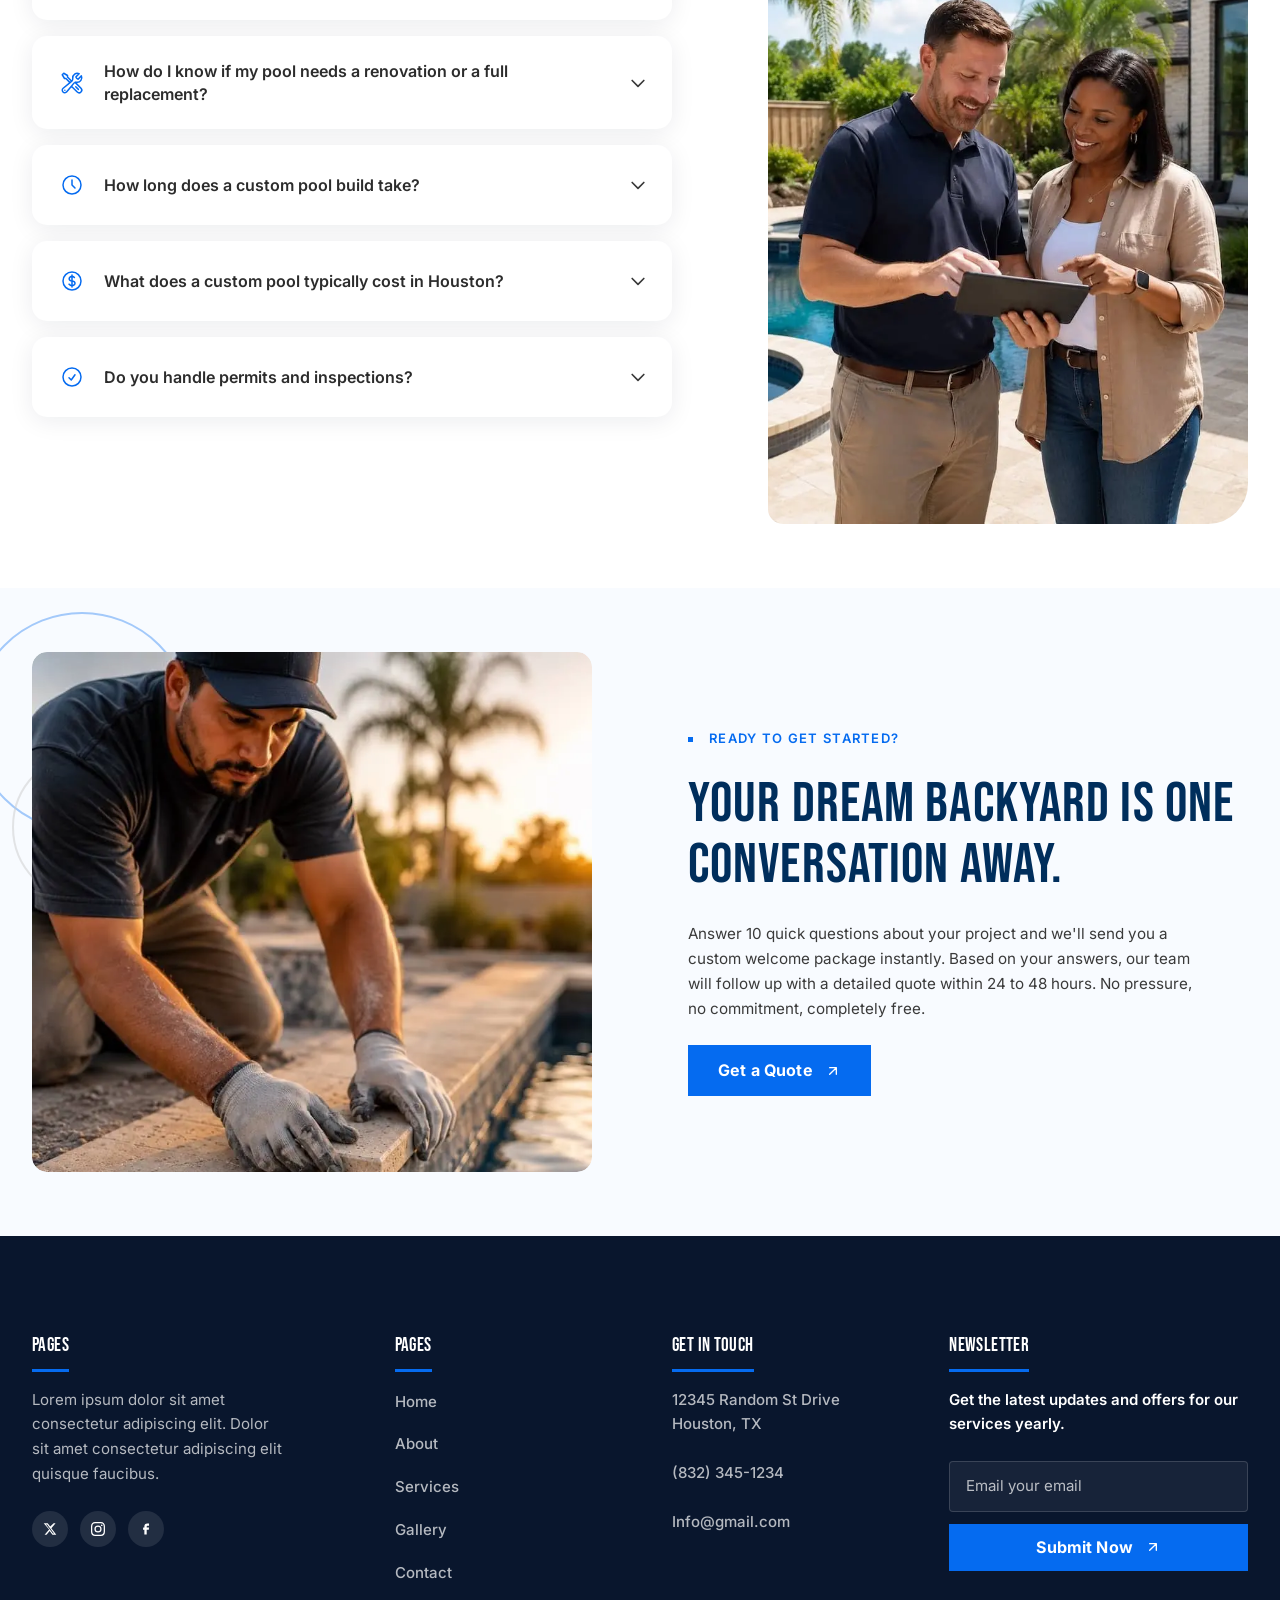
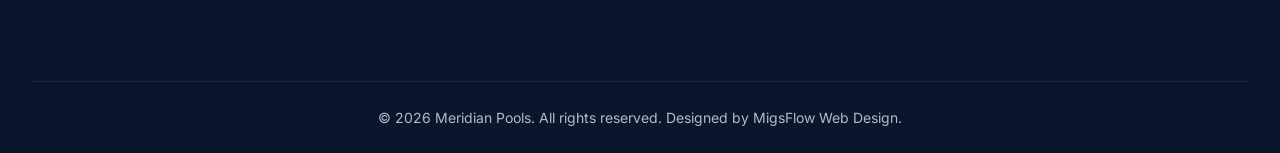
==== commit 34227baf: "update" ====
--- a/index.html
+++ b/index.html
@@ -703,7 +703,7 @@
 
       <!-- CTA -->
       <a href="contact.html" class="btn-primary">
-        Schedule Consultation
+        Get a Quote
         <svg class="btn-icon" xmlns="http://www.w3.org/2000/svg"
              fill="none" viewBox="0 0 24 24" stroke="currentColor"
              aria-hidden="true">
@@ -1014,7 +1014,7 @@
           homeowner. Browse by service type to find work that matches
           what you have in mind.
         </p>
-        <a href="gallery.html" class="btn-primary">
+        <a href="html/gallery.html" class="btn-primary">
           View Gallery
           <svg class="btn-icon" xmlns="http://www.w3.org/2000/svg"
                fill="none" viewBox="0 0 24 24" stroke="currentColor" aria-hidden="true">
@@ -1867,7 +1867,7 @@
         will follow up with a detailed quote within 24 to 48 hours. No
         pressure, no commitment, completely free.
       </p>
-      <a href="quote.html" class="btn-primary">
+      <a href="html/quote.html" class="btn-primary">
         Get a Quote
         <svg class="btn-icon" xmlns="http://www.w3.org/2000/svg"
              fill="none" viewBox="0 0 24 24" stroke="currentColor"
@@ -1917,7 +1917,7 @@
         <div class="footer-col footer-nav">
           <h4>Pages</h4>
           <ul>
-            <li><a href="index.html">Home</a></li>
+            <li><a href="#hero">Home</a></li>
             <li><a href="html/about.html">About</a></li>
             <li><a href="html/services/services.html">Services</a></li>
             <li><a href="html/gallery.html">Gallery</a></li>
@@ -1968,7 +1968,7 @@
 
       <!-- Bottom bar -->
       <div class="footer-bottom">
-        <p>&copy; 2025 Meridian Pools. All rights reserved. Designed by MigsFlow Web Design.</p>
+        <p>&copy; 2026 Meridian Pools. All rights reserved. Designed by MigsFlow Web Design.</p>
       </div>
 
     </div>
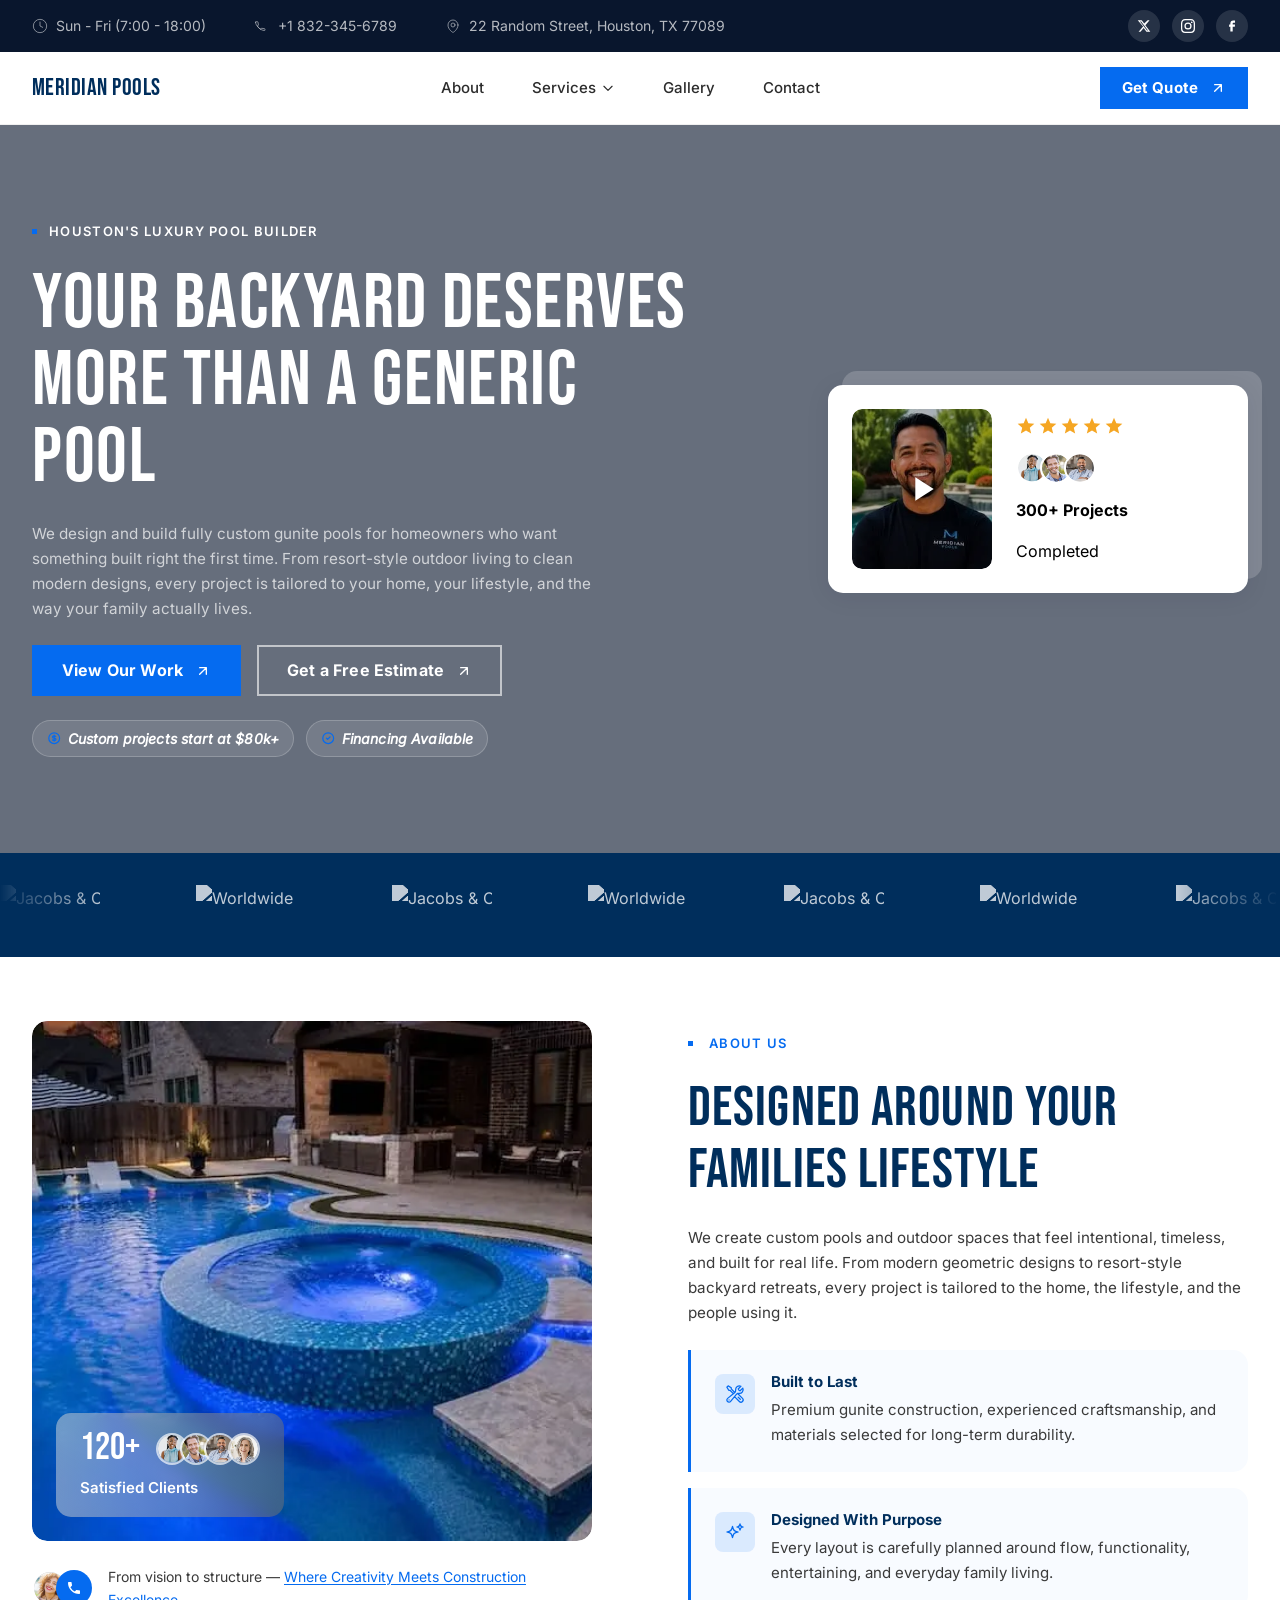
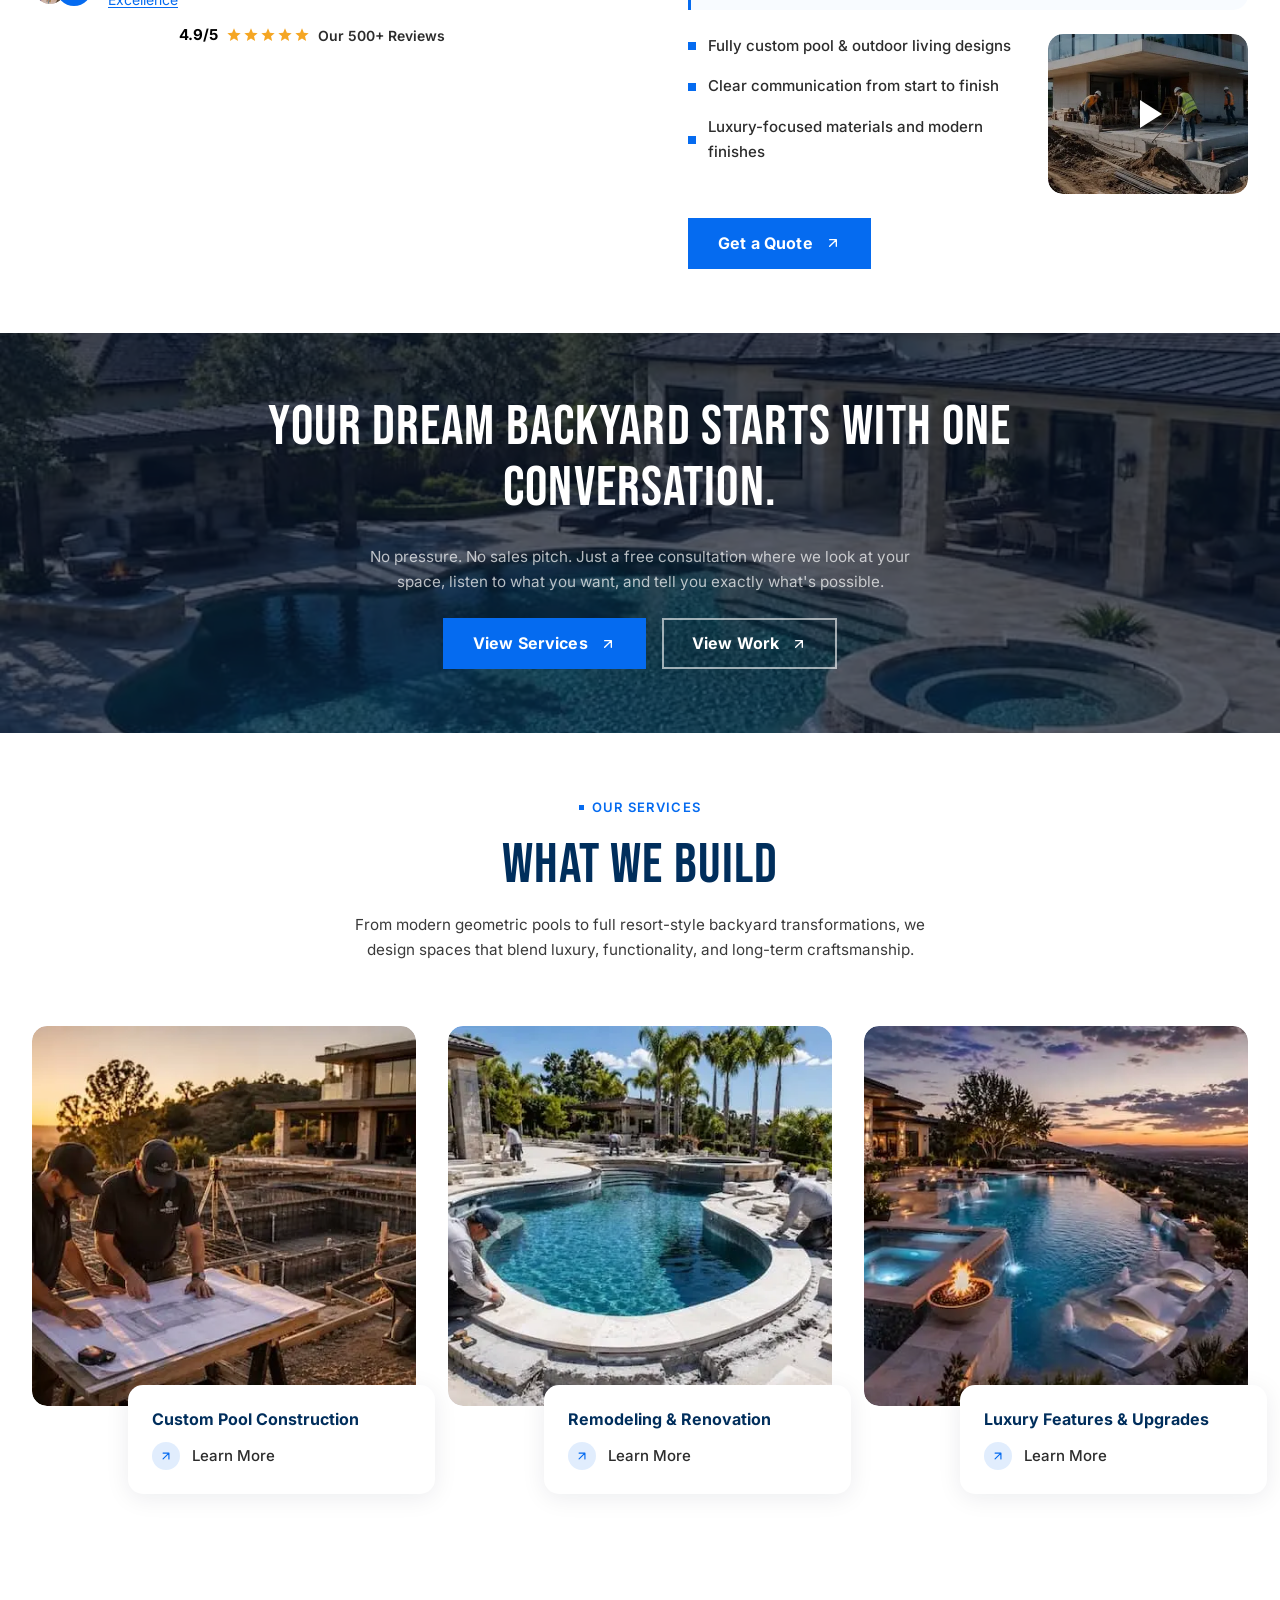
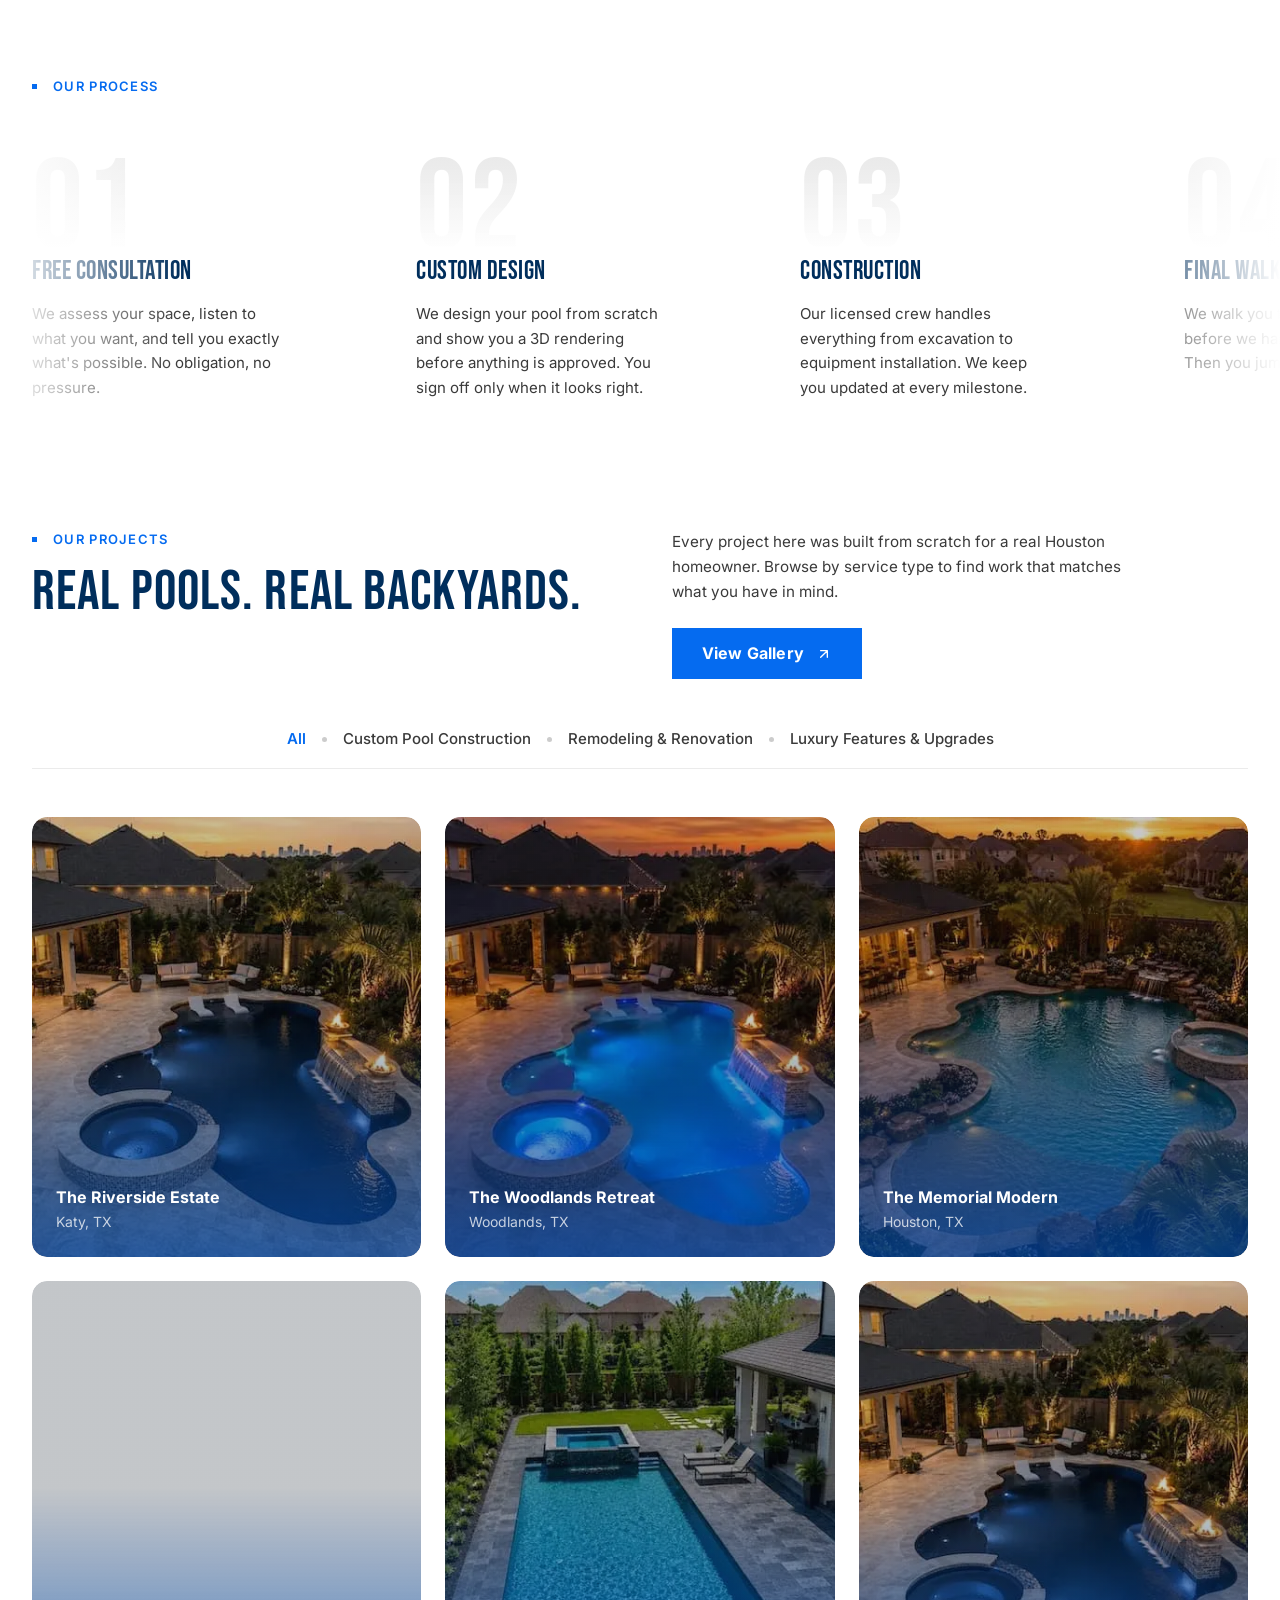
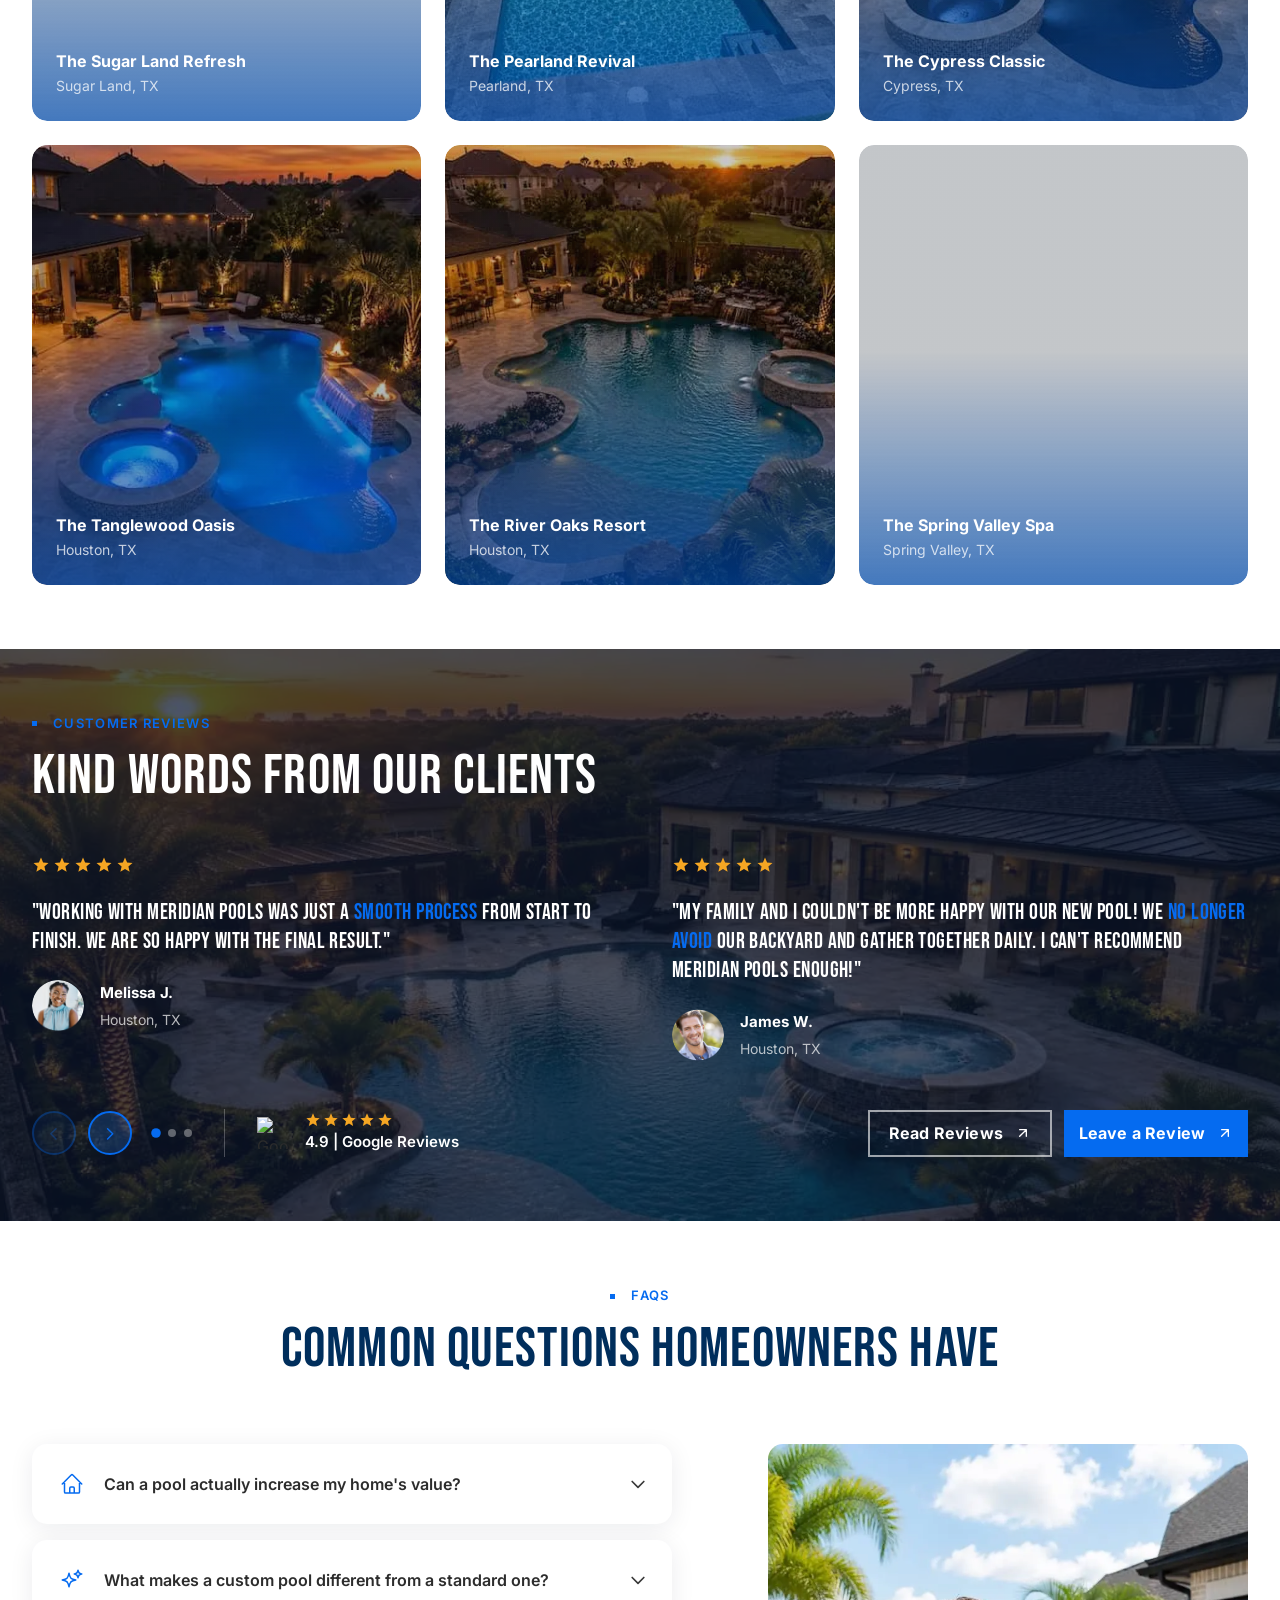
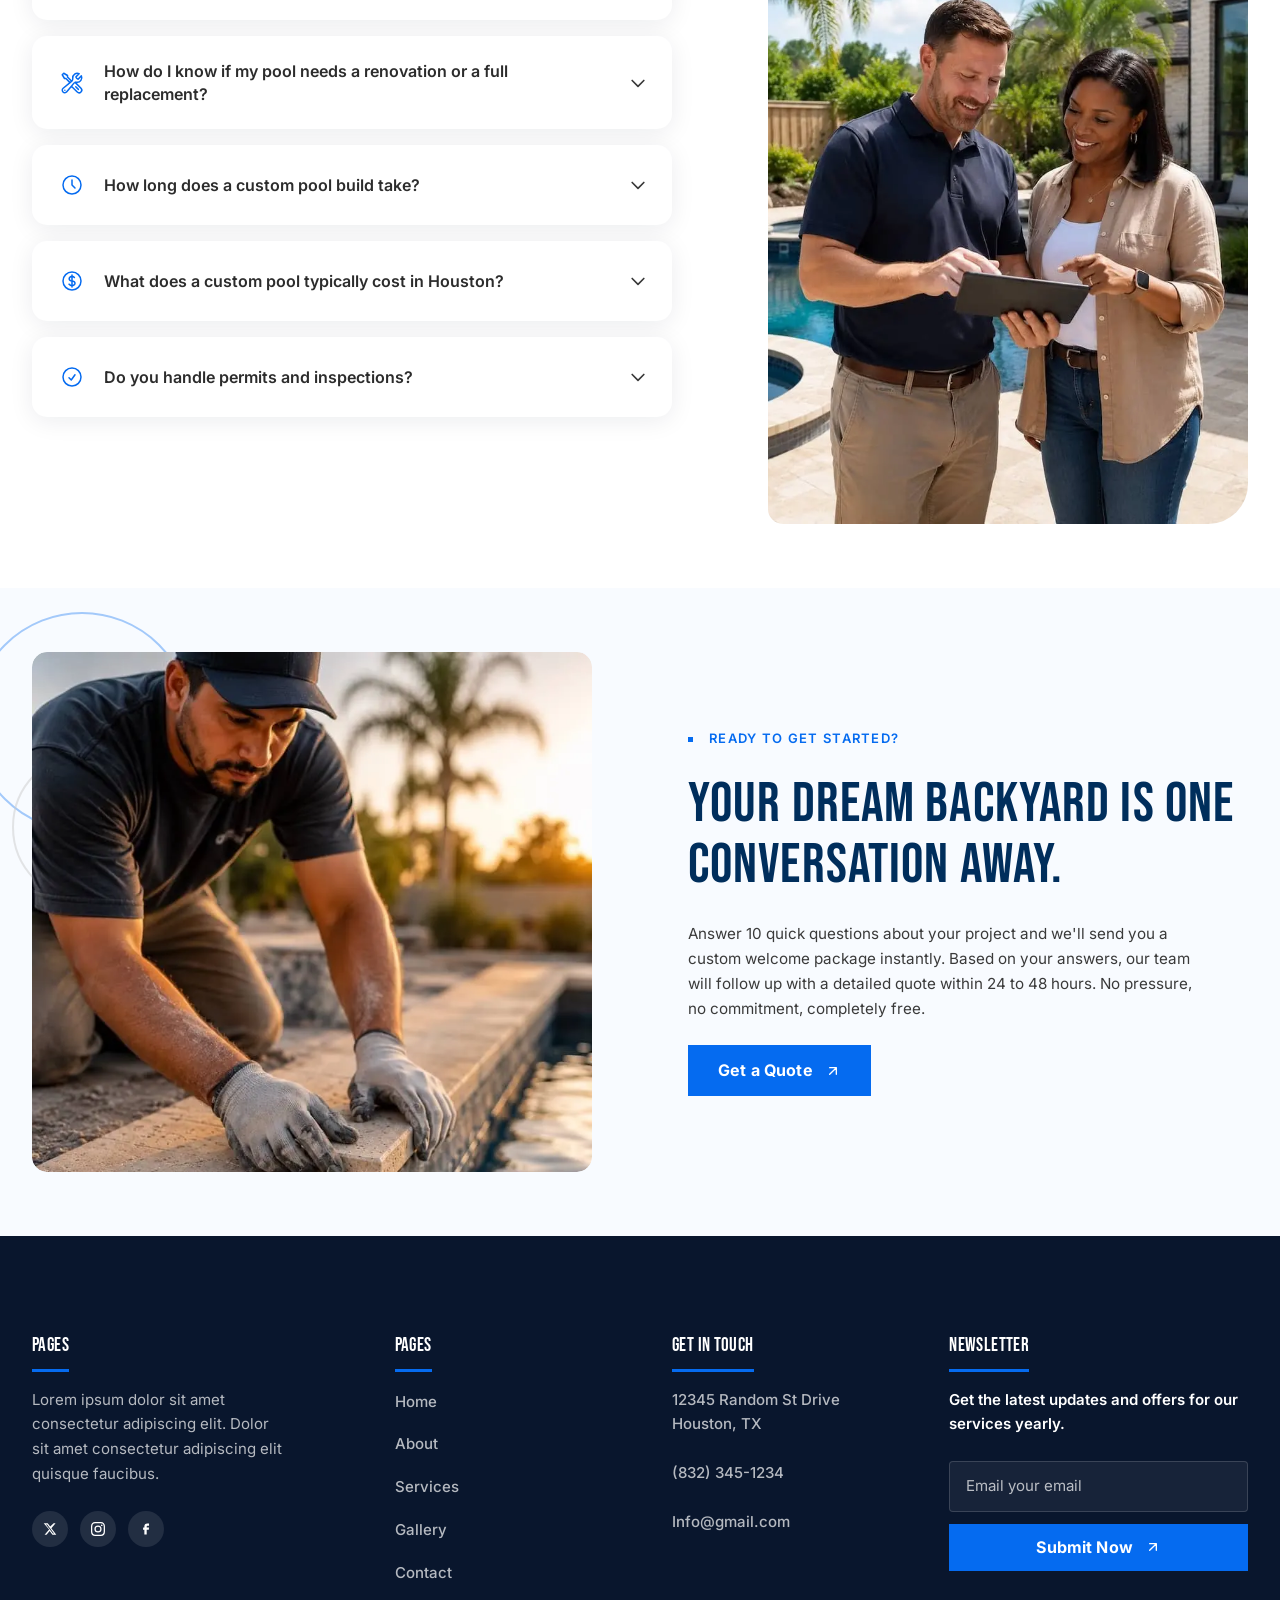
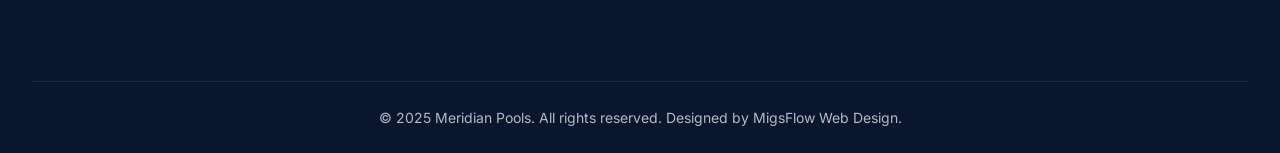
==== commit 1e562296: "update" ====
--- a/index.html
+++ b/index.html
@@ -375,11 +375,20 @@
                 </svg>
               </div>
 
-              <!-- Stacked client avatars (placeholders) -->
+              <!-- Stacked client avatars -->
               <div class="hero-card-avatars" aria-label="Happy clients">
-                <div class="avatar-placeholder"></div>
-                <div class="avatar-placeholder"></div>
-                <div class="avatar-placeholder"></div>
+                <img class="avatar" src="images/home/testimonial-1.png"
+                     alt="Happy Meridian Pools client"
+                     width="40" height="40"
+                     loading="lazy" decoding="async">
+                <img class="avatar" src="images/home/testimonial-2.png"
+                     alt="Happy Meridian Pools client"
+                     width="40" height="40"
+                     loading="lazy" decoding="async">
+                <img class="avatar" src="images/home/testimonial-3.png"
+                     alt="Happy Meridian Pools client"
+                     width="40" height="40"
+                     loading="lazy" decoding="async">
               </div>
 
               <!-- Stat -->
@@ -549,15 +558,15 @@
 
         <!-- Stat overlay — bottom left of image -->
         <div class="about-stat-card">
-          <div class="about-stat-top">
-            <p class="about-stat-number">120+</p>
-            <div class="about-stat-avatars">
-              <div class="avatar-placeholder"></div>
-              <div class="avatar-placeholder"></div>
-              <div class="avatar-placeholder"></div>
-              <div class="avatar-placeholder"></div>
-            </div>
-          </div>
+        <div class="about-stat-top">
+          <p class="about-stat-number">120+</p>
+          <div class="about-stat-avatars">
+            <img class="avatar-placeholder" src="images/home/testimonial-1.png" alt="Happy Meridian Pools client" width="40" height="40" loading="lazy" decoding="async">
+            <img class="avatar-placeholder" src="images/home/testimonial-2.png" alt="Happy Meridian Pools client" width="40" height="40" loading="lazy" decoding="async">
+            <img class="avatar-placeholder" src="images/home/testimonial-3.png" alt="Happy Meridian Pools client" width="40" height="40" loading="lazy" decoding="async">
+            <img class="avatar-placeholder" src="images/home/testimonial-4.png" alt="Happy Meridian Pools client" width="40" height="40" loading="lazy" decoding="async">
+          </div>
+        </div>
           <p class="about-stat-label">Satisfied Clients</p>
         </div>
 
@@ -574,7 +583,7 @@
             <div class="about-rating-headshot">
               <picture>
                 <img
-                  src="images/headshots/client-rating.jpg"
+                  src="images/home/testimonial-6.png"
                   alt="Happy client"
                   width="36"
                   height="36"
@@ -734,7 +743,7 @@
             </p>
 
             <div class="cta1-btns">
-            <a href="html/services/services.html" class="btn-primary">
+            <a href="#services" class="btn-primary">
                 View Services
                 <svg class="btn-icon" xmlns="http://www.w3.org/2000/svg"
                     fill="none" viewBox="0 0 24 24" stroke="currentColor" aria-hidden="true">
@@ -1014,7 +1023,7 @@
           homeowner. Browse by service type to find work that matches
           what you have in mind.
         </p>
-        <a href="html/gallery.html" class="btn-primary">
+        <a href="gallery.html" class="btn-primary">
           View Gallery
           <svg class="btn-icon" xmlns="http://www.w3.org/2000/svg"
                fill="none" viewBox="0 0 24 24" stroke="currentColor" aria-hidden="true">
@@ -1332,18 +1341,9 @@
               from start to finish. We are so happy with the final result."
             </blockquote>
             <div class="testimonial-author">
-              <picture class="testimonial-avatar">
-                <source media="(max-width: 600px)"
-                        srcset="images/headshots/deon-w-m.webp">
-                <source media="(min-width: 601px)"
-                        srcset="images/headshots/deon-w.webp">
-                <img src="images/headshots/deon-w.jpg"
-                     alt="Deon W."
-                     width="52" height="52"
-                     loading="lazy" decoding="async">
-              </picture>
+              <img class="testimonial-avatar" src="images/home/testimonial-1.png" alt="Melissa J." width="52" height="52" loading="lazy" decoding="async">
               <div class="testimonial-author-info">
-                <p class="testimonial-name">Deon W.</p>
+                <p class="testimonial-name">Melissa J.</p>
                 <p class="testimonial-location">Houston, TX</p>
               </div>
             </div>
@@ -1364,18 +1364,9 @@
               Meridian Pools enough!"
             </blockquote>
             <div class="testimonial-author">
-              <picture class="testimonial-avatar">
-                <source media="(max-width: 600px)"
-                        srcset="images/headshots/hannah-t-m.webp">
-                <source media="(min-width: 601px)"
-                        srcset="images/headshots/hannah-t.webp">
-                <img src="images/headshots/hannah-t.jpg"
-                     alt="Hannah T."
-                     width="52" height="52"
-                     loading="lazy" decoding="async">
-              </picture>
+              <img class="testimonial-avatar" src="images/home/testimonial-2.png" alt="James W." width="52" height="52" loading="lazy" decoding="async">
               <div class="testimonial-author-info">
-                <p class="testimonial-name">Hannah T.</p>
+                <p class="testimonial-name">James W.</p>
                 <p class="testimonial-location">Houston, TX</p>
               </div>
             </div>
@@ -1399,16 +1390,7 @@
               Our backyard is now the envy of the neighborhood."
             </blockquote>
             <div class="testimonial-author">
-              <picture class="testimonial-avatar">
-                <source media="(max-width: 600px)"
-                        srcset="images/headshots/reviewer-3-m.webp">
-                <source media="(min-width: 601px)"
-                        srcset="images/headshots/reviewer-3.webp">
-                <img src="images/headshots/reviewer-3.jpg"
-                     alt="Marcus R."
-                     width="52" height="52"
-                     loading="lazy" decoding="async">
-              </picture>
+              <img class="testimonial-avatar" src="images/home/testimonial-3.png" alt="Marcus R." width="52" height="52" loading="lazy" decoding="async">
               <div class="testimonial-author-info">
                 <p class="testimonial-name">Marcus R.</p>
                 <p class="testimonial-location">Katy, TX</p>
@@ -1430,16 +1412,7 @@
               The quality of work speaks for itself — worth every penny."
             </blockquote>
             <div class="testimonial-author">
-              <picture class="testimonial-avatar">
-                <source media="(max-width: 600px)"
-                        srcset="images/headshots/reviewer-4-m.webp">
-                <source media="(min-width: 601px)"
-                        srcset="images/headshots/reviewer-4.webp">
-                <img src="images/headshots/reviewer-4.jpg"
-                     alt="Lisa M."
-                     width="52" height="52"
-                     loading="lazy" decoding="async">
-              </picture>
+              <img class="testimonial-avatar" src="images/home/testimonial-4.png" alt="Lisa M." width="52" height="52" loading="lazy" decoding="async">
               <div class="testimonial-author-info">
                 <p class="testimonial-name">Lisa M.</p>
                 <p class="testimonial-location">The Woodlands, TX</p>
@@ -1465,16 +1438,7 @@
               I've experienced with a contractor. Truly exceptional."
             </blockquote>
             <div class="testimonial-author">
-              <picture class="testimonial-avatar">
-                <source media="(max-width: 600px)"
-                        srcset="images/headshots/reviewer-5-m.webp">
-                <source media="(min-width: 601px)"
-                        srcset="images/headshots/reviewer-5.webp">
-                <img src="images/headshots/reviewer-5.jpg"
-                     alt="James K."
-                     width="52" height="52"
-                     loading="lazy" decoding="async">
-              </picture>
+              <img class="testimonial-avatar" src="images/home/testimonial-5.png" alt="James K." width="52" height="52" loading="lazy" decoding="async">
               <div class="testimonial-author-info">
                 <p class="testimonial-name">James K.</p>
                 <p class="testimonial-location">Sugar Land, TX</p>
@@ -1496,16 +1460,7 @@
               and the whole experience was stress-free from day one."
             </blockquote>
             <div class="testimonial-author">
-              <picture class="testimonial-avatar">
-                <source media="(max-width: 600px)"
-                        srcset="images/headshots/reviewer-6-m.webp">
-                <source media="(min-width: 601px)"
-                        srcset="images/headshots/reviewer-6.webp">
-                <img src="images/headshots/reviewer-6.jpg"
-                     alt="Sandra P."
-                     width="52" height="52"
-                     loading="lazy" decoding="async">
-              </picture>
+              <img class="testimonial-avatar" src="images/home/testimonial-6.png" alt="Sandra P." width="52" height="52" loading="lazy" decoding="async">
               <div class="testimonial-author-info">
                 <p class="testimonial-name">Sandra P.</p>
                 <p class="testimonial-location">Pearland, TX</p>
@@ -1631,7 +1586,7 @@
     <div class="faq-item">
         <button class="faq-trigger" aria-expanded="false">
         <span class="faq-icon" aria-hidden="true">
-            <svg xmlns="http://www.w3.org/2000/svg" fill="none" viewBox="0 0 24 24" stroke="currentColor" width="24" height="24" aria-hidden="true"><path stroke-linecap="round" stroke-linejoin="round" stroke-width="1.5" d="M2.25 12l8.954-8.955a1.126 1.126 0 011.591 0L21.75 12M4.5 9.75v10.125c0 .621.504 1.125 1.125 1.125H9.75v-4.875c0-.621.504-1.125 1.125-1.125h2.25c.621 0 1.125.504 1.125 1.125V21h4.125c.621 0 1.125-.504 1.125-1.125V9.75M8.25 21h8.25"/></svg>
+            <svg xmlns="http://www.w3.org/2000/svg" fill="none" viewBox="0 0 24 24" stroke="currentColor" width="24" height="24"><path stroke-linecap="round" stroke-linejoin="round" stroke-width="1.5" d="M2.25 12l8.954-8.955a1.126 1.126 0 011.591 0L21.75 12M4.5 9.75v10.125c0 .621.504 1.125 1.125 1.125H9.75v-4.875c0-.621.504-1.125 1.125-1.125h2.25c.621 0 1.125.504 1.125 1.125V21h4.125c.621 0 1.125-.504 1.125-1.125V9.75M8.25 21h8.25"/></svg>
         </span>
         <span class="faq-question">Can a pool actually increase my home's value?</span>
         <span class="faq-chevron" aria-hidden="true">
@@ -1660,7 +1615,7 @@
     <div class="faq-item">
         <button class="faq-trigger" aria-expanded="false">
         <span class="faq-icon" aria-hidden="true">
-            <svg xmlns="http://www.w3.org/2000/svg" fill="none" viewBox="0 0 24 24" stroke="currentColor" width="24" height="24" aria-hidden="true"><path stroke-linecap="round" stroke-linejoin="round" stroke-width="1.5" d="M9.813 15.904L9 18.75l-.813-2.846a4.5 4.5 0 00-3.09-3.09L2.25 12l2.846-.813a4.5 4.5 0 003.09-3.09L9 5.25l.813 2.846a4.5 4.5 0 003.09 3.09L15.75 12l-2.846.813a4.5 4.5 0 00-3.09 3.09zM18.259 8.715L18 9.75l-.259-1.035a3.375 3.375 0 00-2.455-2.456L14.25 6l1.036-.259a3.375 3.375 0 002.455-2.456L18 2.25l.259 1.035a3.375 3.375 0 002.456 2.456L21.75 6l-1.035.259a3.375 3.375 0 00-2.456 2.456z"/></svg>
+            <svg xmlns="http://www.w3.org/2000/svg" fill="none" viewBox="0 0 24 24" stroke="currentColor" width="24" height="24"><path stroke-linecap="round" stroke-linejoin="round" stroke-width="1.5" d="M9.813 15.904L9 18.75l-.813-2.846a4.5 4.5 0 00-3.09-3.09L2.25 12l2.846-.813a4.5 4.5 0 003.09-3.09L9 5.25l.813 2.846a4.5 4.5 0 003.09 3.09L15.75 12l-2.846.813a4.5 4.5 0 00-3.09 3.09zM18.259 8.715L18 9.75l-.259-1.035a3.375 3.375 0 00-2.455-2.456L14.25 6l1.036-.259a3.375 3.375 0 002.455-2.456L18 2.25l.259 1.035a3.375 3.375 0 002.456 2.456L21.75 6l-1.035.259a3.375 3.375 0 00-2.456 2.456z"/></svg>
         </span>
         <span class="faq-question">What makes a custom pool different from a standard one?</span>
         <span class="faq-chevron" aria-hidden="true">
@@ -1689,7 +1644,7 @@
     <div class="faq-item">
         <button class="faq-trigger" aria-expanded="false">
         <span class="faq-icon" aria-hidden="true">
-            <svg xmlns="http://www.w3.org/2000/svg" fill="none" viewBox="0 0 24 24" stroke="currentColor" width="24" height="24" aria-hidden="true"><path stroke-linecap="round" stroke-linejoin="round" stroke-width="1.5" d="M11.42 15.17L17.25 21A2.652 2.652 0 0021 17.25l-5.877-5.877M11.42 15.17l2.496-3.03c.317-.384.74-.626 1.208-.766M11.42 15.17l-4.655 5.653a2.548 2.548 0 11-3.586-3.586l6.837-5.63m5.108-.233c.55-.164 1.163-.188 1.743-.14a4.5 4.5 0 004.486-6.336l-3.276 3.277a3.004 3.004 0 01-2.25-2.25l3.276-3.276a4.5 4.5 0 00-6.336 4.486c.091 1.076-.071 2.264-.904 2.95l-.102.085m-1.745 1.437L5.909 7.5H4.5L2.25 3.75l1.5-1.5L7.5 4.5v1.409l4.26 4.26m-1.745 1.437l1.745-1.437m6.615 8.206L15.75 15.75M4.867 19.125h.008v.008h-.008v-.008z"/></svg>
+            <svg xmlns="http://www.w3.org/2000/svg" fill="none" viewBox="0 0 24 24" stroke="currentColor" width="24" height="24"><path stroke-linecap="round" stroke-linejoin="round" stroke-width="1.5" d="M11.42 15.17L17.25 21A2.652 2.652 0 0021 17.25l-5.877-5.877M11.42 15.17l2.496-3.03c.317-.384.74-.626 1.208-.766M11.42 15.17l-4.655 5.653a2.548 2.548 0 11-3.586-3.586l6.837-5.63m5.108-.233c.55-.164 1.163-.188 1.743-.14a4.5 4.5 0 004.486-6.336l-3.276 3.277a3.004 3.004 0 01-2.25-2.25l3.276-3.276a4.5 4.5 0 00-6.336 4.486c.091 1.076-.071 2.264-.904 2.95l-.102.085m-1.745 1.437L5.909 7.5H4.5L2.25 3.75l1.5-1.5L7.5 4.5v1.409l4.26 4.26m-1.745 1.437l1.745-1.437m6.615 8.206L15.75 15.75M4.867 19.125h.008v.008h-.008v-.008z"/></svg>
         </span>
         <span class="faq-question">How do I know if my pool needs a renovation or a full replacement?</span>
         <span class="faq-chevron" aria-hidden="true">
@@ -1718,7 +1673,7 @@
     <div class="faq-item">
         <button class="faq-trigger" aria-expanded="false">
         <span class="faq-icon" aria-hidden="true">
-            <svg xmlns="http://www.w3.org/2000/svg" fill="none" viewBox="0 0 24 24" stroke="currentColor" width="24" height="24" aria-hidden="true"><circle cx="12" cy="12" r="9" stroke-width="1.5"/><path stroke-linecap="round" stroke-linejoin="round" stroke-width="1.5" d="M12 7v5l3 3"/></svg>
+            <svg xmlns="http://www.w3.org/2000/svg" fill="none" viewBox="0 0 24 24" stroke="currentColor" width="24" height="24"><circle cx="12" cy="12" r="9" stroke-width="1.5"/><path stroke-linecap="round" stroke-linejoin="round" stroke-width="1.5" d="M12 7v5l3 3"/></svg>
         </span>
         <span class="faq-question">How long does a custom pool build take?</span>
         <span class="faq-chevron" aria-hidden="true">
@@ -1747,7 +1702,7 @@
     <div class="faq-item">
         <button class="faq-trigger" aria-expanded="false">
         <span class="faq-icon" aria-hidden="true">
-            <svg xmlns="http://www.w3.org/2000/svg" fill="none" viewBox="0 0 24 24" stroke="currentColor" width="24" height="24" aria-hidden="true"><path stroke-linecap="round" stroke-linejoin="round" stroke-width="1.5" d="M12 6v12m-3-2.818l.879.659c1.171.879 3.07.879 4.242 0 1.172-.879 1.172-2.303 0-3.182C13.536 12.219 12.768 12 12 12c-.725 0-1.45-.22-2.003-.659-1.106-.879-1.106-2.303 0-3.182s2.9-.879 4.006 0l.415.33M21 12a9 9 0 11-18 0 9 9 0 0118 0z"/></svg>
+            <svg xmlns="http://www.w3.org/2000/svg" fill="none" viewBox="0 0 24 24" stroke="currentColor" width="24" height="24"><path stroke-linecap="round" stroke-linejoin="round" stroke-width="1.5" d="M12 6v12m-3-2.818l.879.659c1.171.879 3.07.879 4.242 0 1.172-.879 1.172-2.303 0-3.182C13.536 12.219 12.768 12 12 12c-.725 0-1.45-.22-2.003-.659-1.106-.879-1.106-2.303 0-3.182s2.9-.879 4.006 0l.415.33M21 12a9 9 0 11-18 0 9 9 0 0118 0z"/></svg>
         </span>
         <span class="faq-question">What does a custom pool typically cost in Houston?</span>
         <span class="faq-chevron" aria-hidden="true">
@@ -1776,7 +1731,7 @@
     <div class="faq-item">
         <button class="faq-trigger" aria-expanded="false">
         <span class="faq-icon" aria-hidden="true">
-            <svg xmlns="http://www.w3.org/2000/svg" fill="none" viewBox="0 0 24 24" stroke="currentColor" width="24" height="24" aria-hidden="true"><path stroke-linecap="round" stroke-linejoin="round" stroke-width="1.5" d="M9 12.75L11.25 15 15 9.75M21 12a9 9 0 11-18 0 9 9 0 0118 0z"/></svg>
+            <svg xmlns="http://www.w3.org/2000/svg" fill="none" viewBox="0 0 24 24" stroke="currentColor" width="24" height="24"><path stroke-linecap="round" stroke-linejoin="round" stroke-width="1.5" d="M9 12.75L11.25 15 15 9.75M21 12a9 9 0 11-18 0 9 9 0 0118 0z"/></svg>
         </span>
         <span class="faq-question">Do you handle permits and inspections?</span>
         <span class="faq-chevron" aria-hidden="true">
@@ -1867,7 +1822,7 @@
         will follow up with a detailed quote within 24 to 48 hours. No
         pressure, no commitment, completely free.
       </p>
-      <a href="html/quote.html" class="btn-primary">
+      <a href="quote.html" class="btn-primary">
         Get a Quote
         <svg class="btn-icon" xmlns="http://www.w3.org/2000/svg"
              fill="none" viewBox="0 0 24 24" stroke="currentColor"
@@ -1917,7 +1872,7 @@
         <div class="footer-col footer-nav">
           <h4>Pages</h4>
           <ul>
-            <li><a href="#hero">Home</a></li>
+            <li><a href="index.html">Home</a></li>
             <li><a href="html/about.html">About</a></li>
             <li><a href="html/services/services.html">Services</a></li>
             <li><a href="html/gallery.html">Gallery</a></li>
@@ -1968,7 +1923,7 @@
 
       <!-- Bottom bar -->
       <div class="footer-bottom">
-        <p>&copy; 2026 Meridian Pools. All rights reserved. Designed by MigsFlow Web Design.</p>
+        <p>&copy; 2025 Meridian Pools. All rights reserved. Designed by MigsFlow Web Design.</p>
       </div>
 
     </div>
--- a/css/styles.css
+++ b/css/styles.css
@@ -288,6 +288,7 @@
   flex-direction: column;
   gap: var(--space-md);
   flex: 1;
+  min-width: 0; /* prevents flex child from overflowing */
 }
 
 /* Stars */
@@ -309,17 +310,28 @@
   align-items: center;
 }
 
-.avatar-placeholder {
+.hero-card-avatars .avatar {
+  display: block;
   width: 2rem;
   height: 2rem;
   border-radius: 50%;
-  background-color: #D9D9D9;
   border: 2px solid var(--bg-100);
   margin-left: -0.5rem;
-}
-
-.avatar-placeholder:first-child {
+  overflow: hidden;
+  flex-shrink: 0;
+}
+
+.hero-card-avatars .avatar:first-child {
   margin-left: 0;
+}
+
+.hero-card-avatars .avatar img {
+  width: 100%;
+  height: 100%;
+  object-fit: cover;
+  object-position: center top;
+  border-radius: 50%;
+  display: block;
 }
 
 /* Stat */
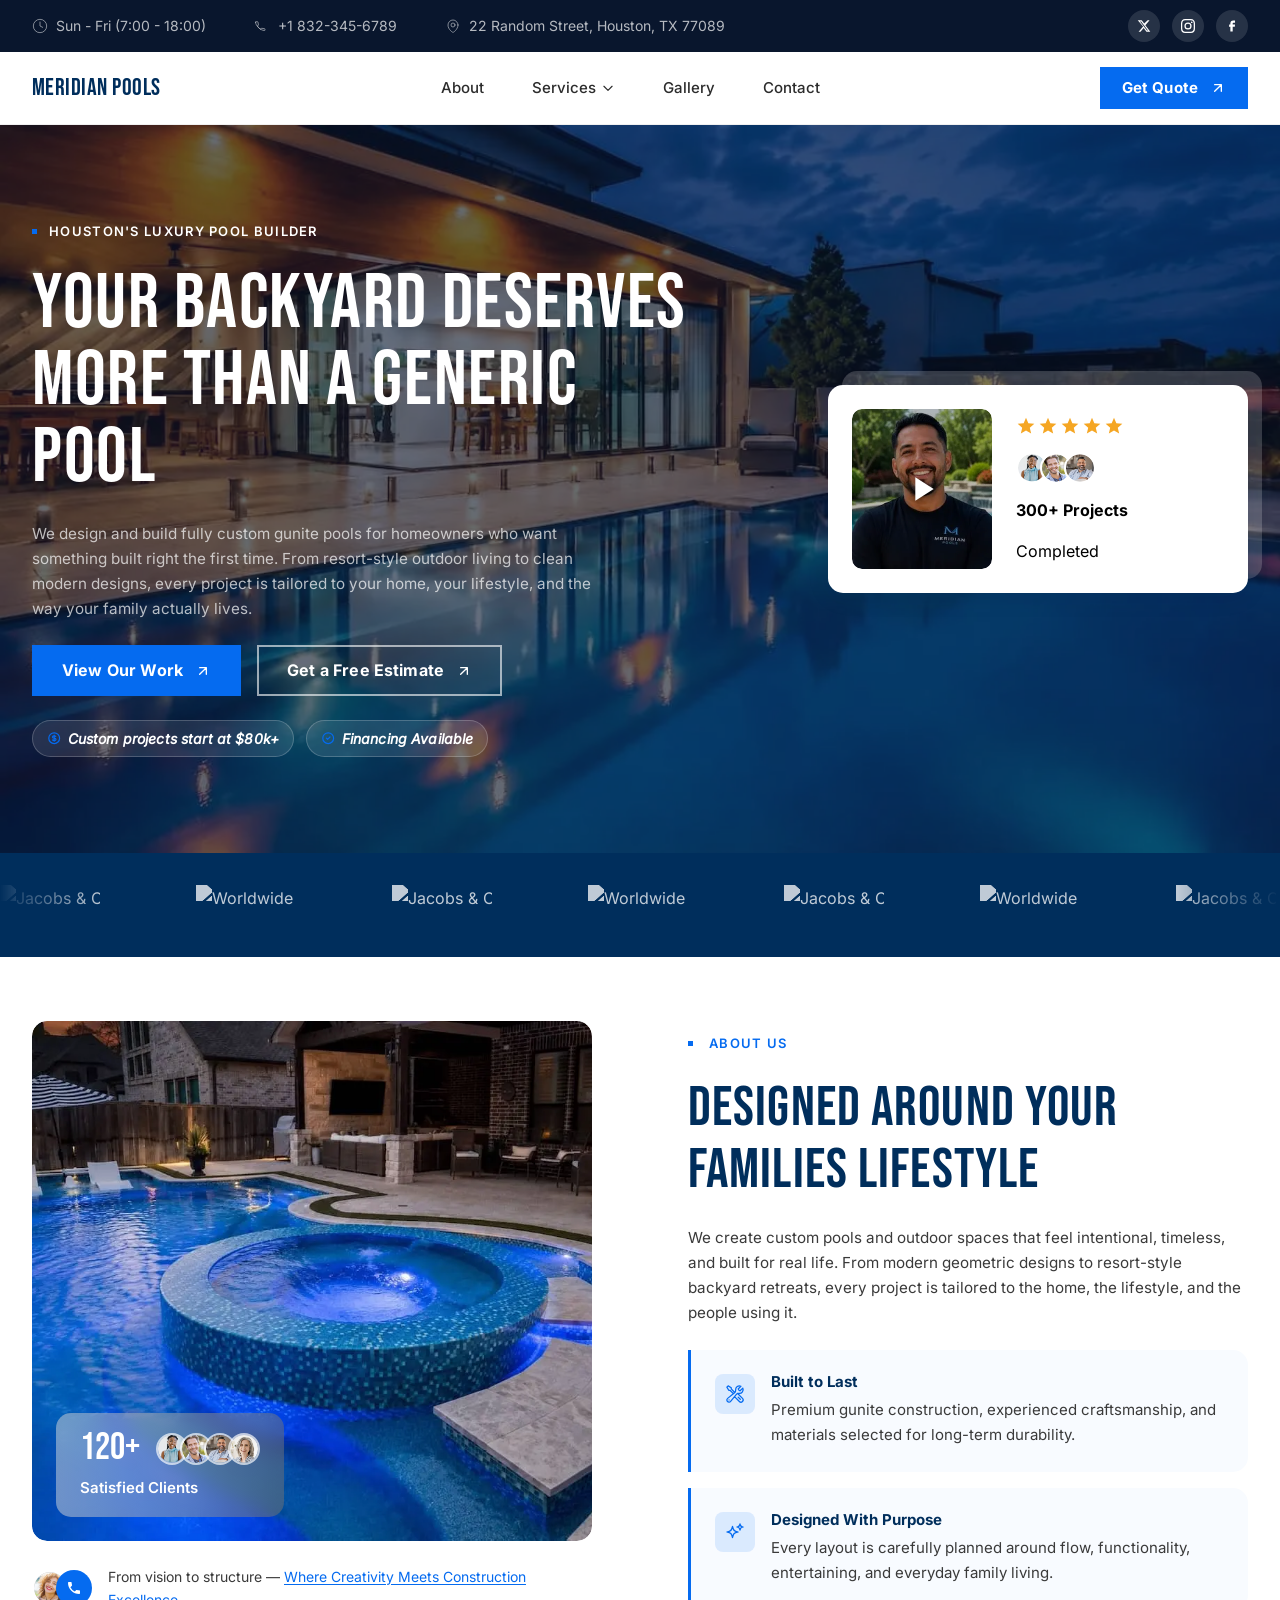
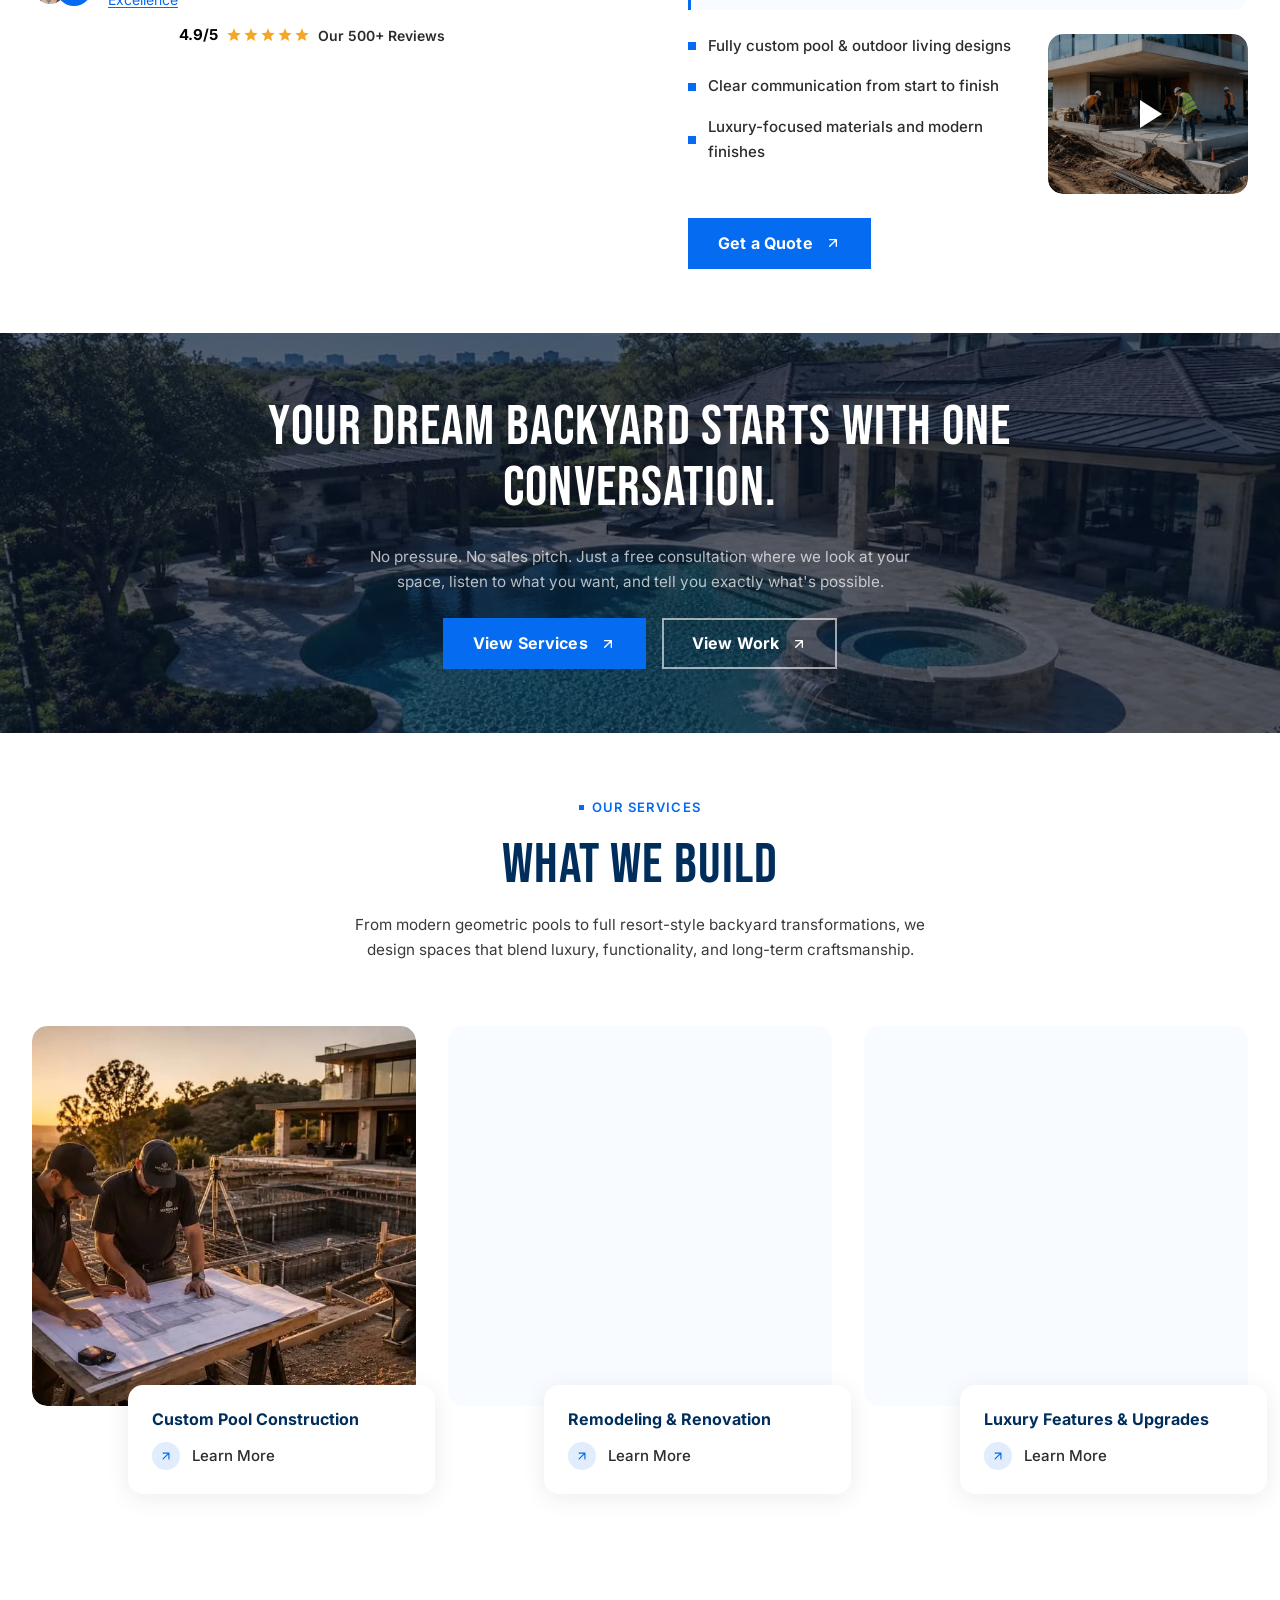
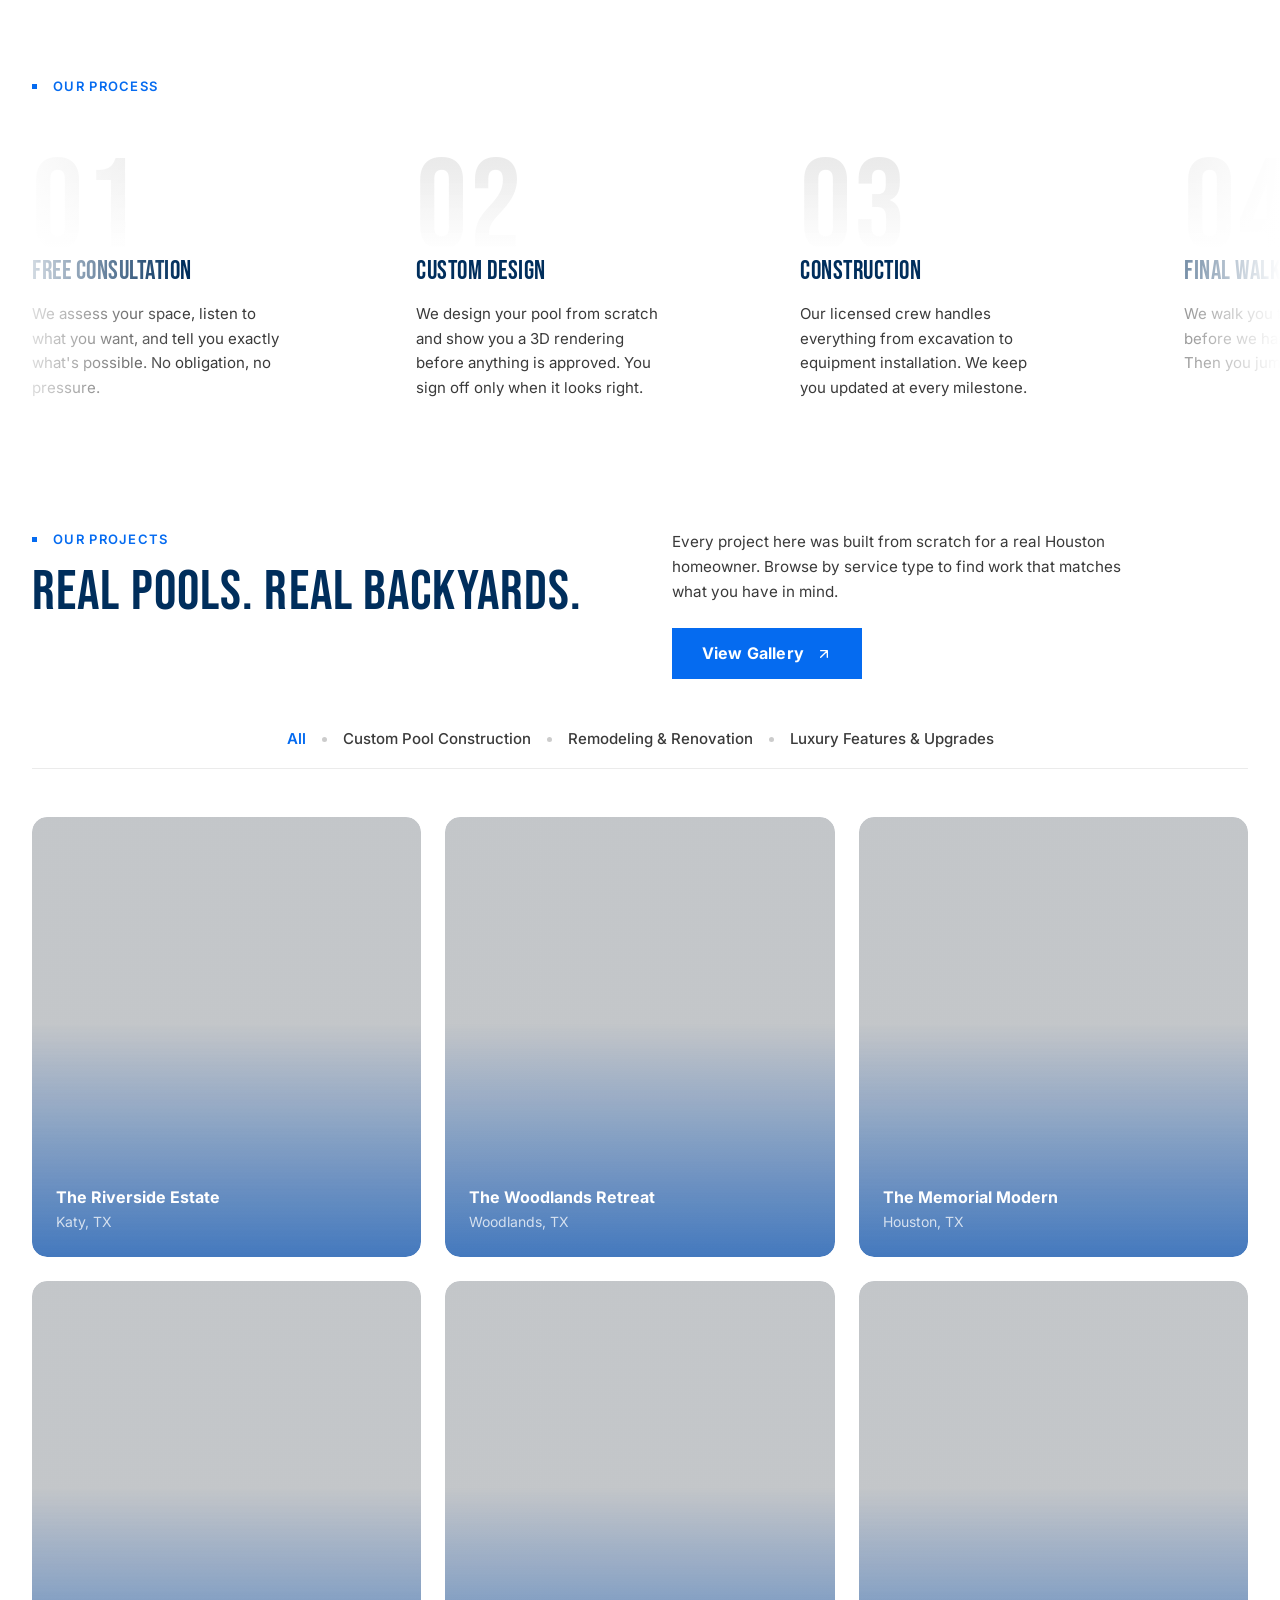
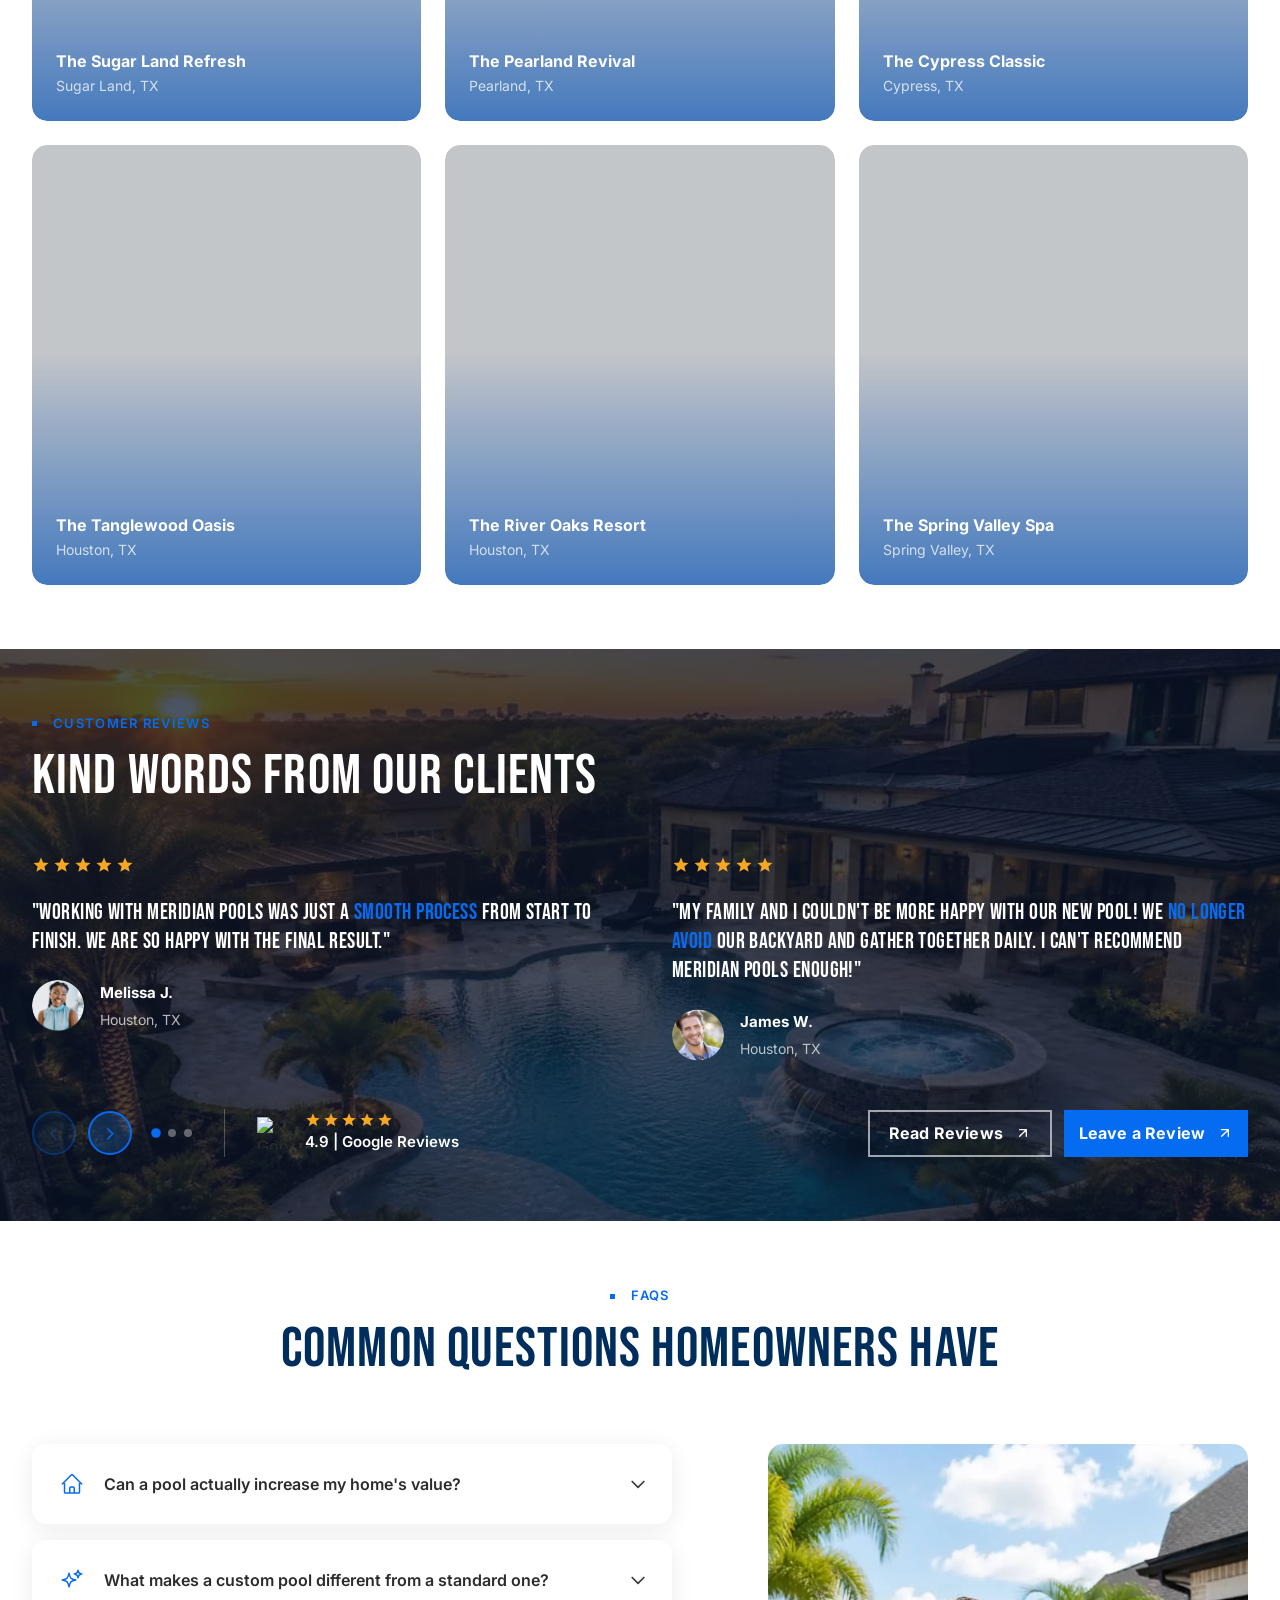
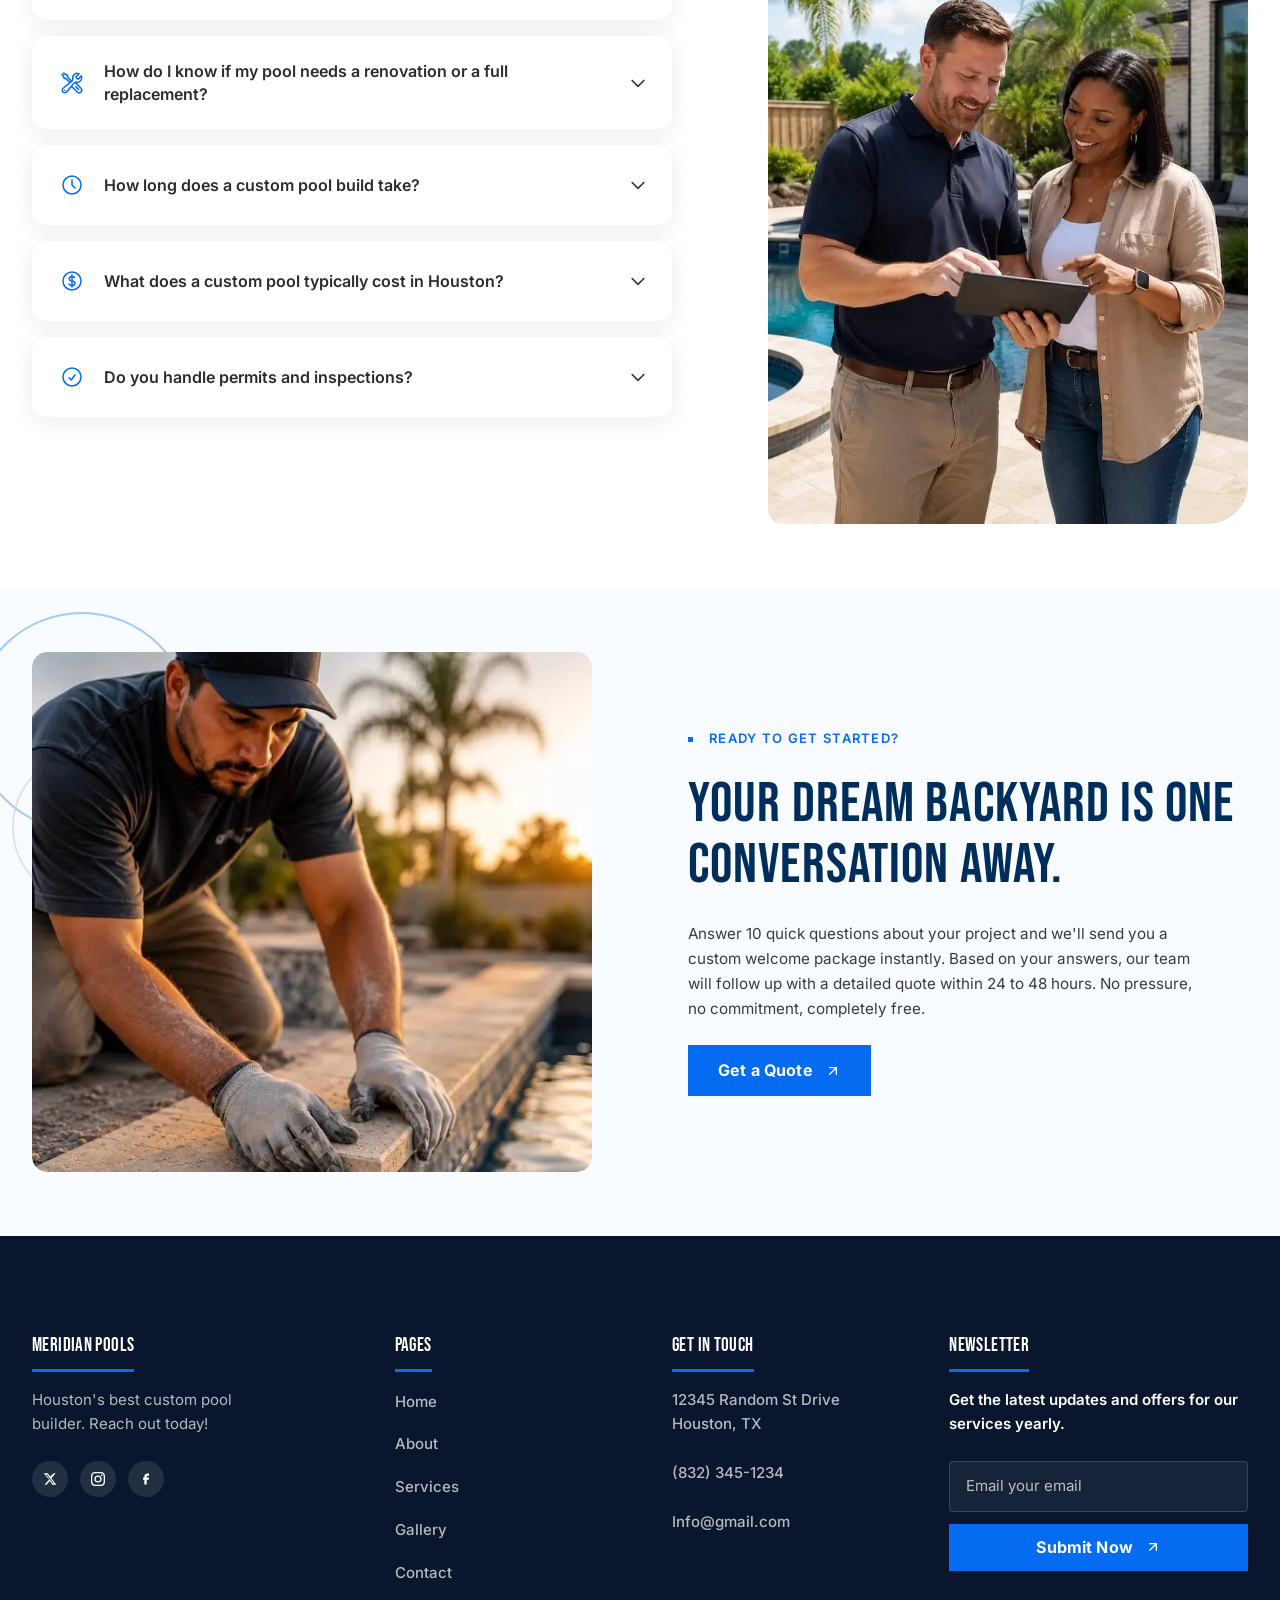
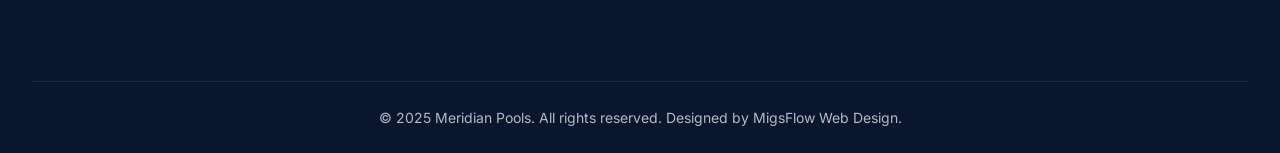
==== commit 9f9b21fc: "update" ====
--- a/index.html
+++ b/index.html
@@ -1850,11 +1850,8 @@
 
         <!-- Col 1 — Brand -->
         <div class="footer-col footer-brand">
-          <h4>Pages</h4>
-          <p>
-            Lorem ipsum dolor sit amet consectetur adipiscing elit. Dolor
-            sit amet consectetur adipiscing elit quisque faucibus.
-          </p>
+          <h4>MERIDIAN POOLS</h4>
+          <p>Houston's best custom pool builder. Reach out today!</p>
           <div class="footer-social">
         <a href="#" aria-label="X / Twitter">
           <svg xmlns="http://www.w3.org/2000/svg" viewBox="0 0 24 24" fill="currentColor" aria-hidden="true"><path d="M18.244 2.25h3.308l-7.227 8.26 8.502 11.24H16.17l-4.714-6.231-5.401 6.231H2.746l7.73-8.835L1.254 2.25H8.08l4.253 5.622 5.911-5.622Zm-1.161 17.52h1.833L7.084 4.126H5.117L17.083 19.77Z"/></svg>
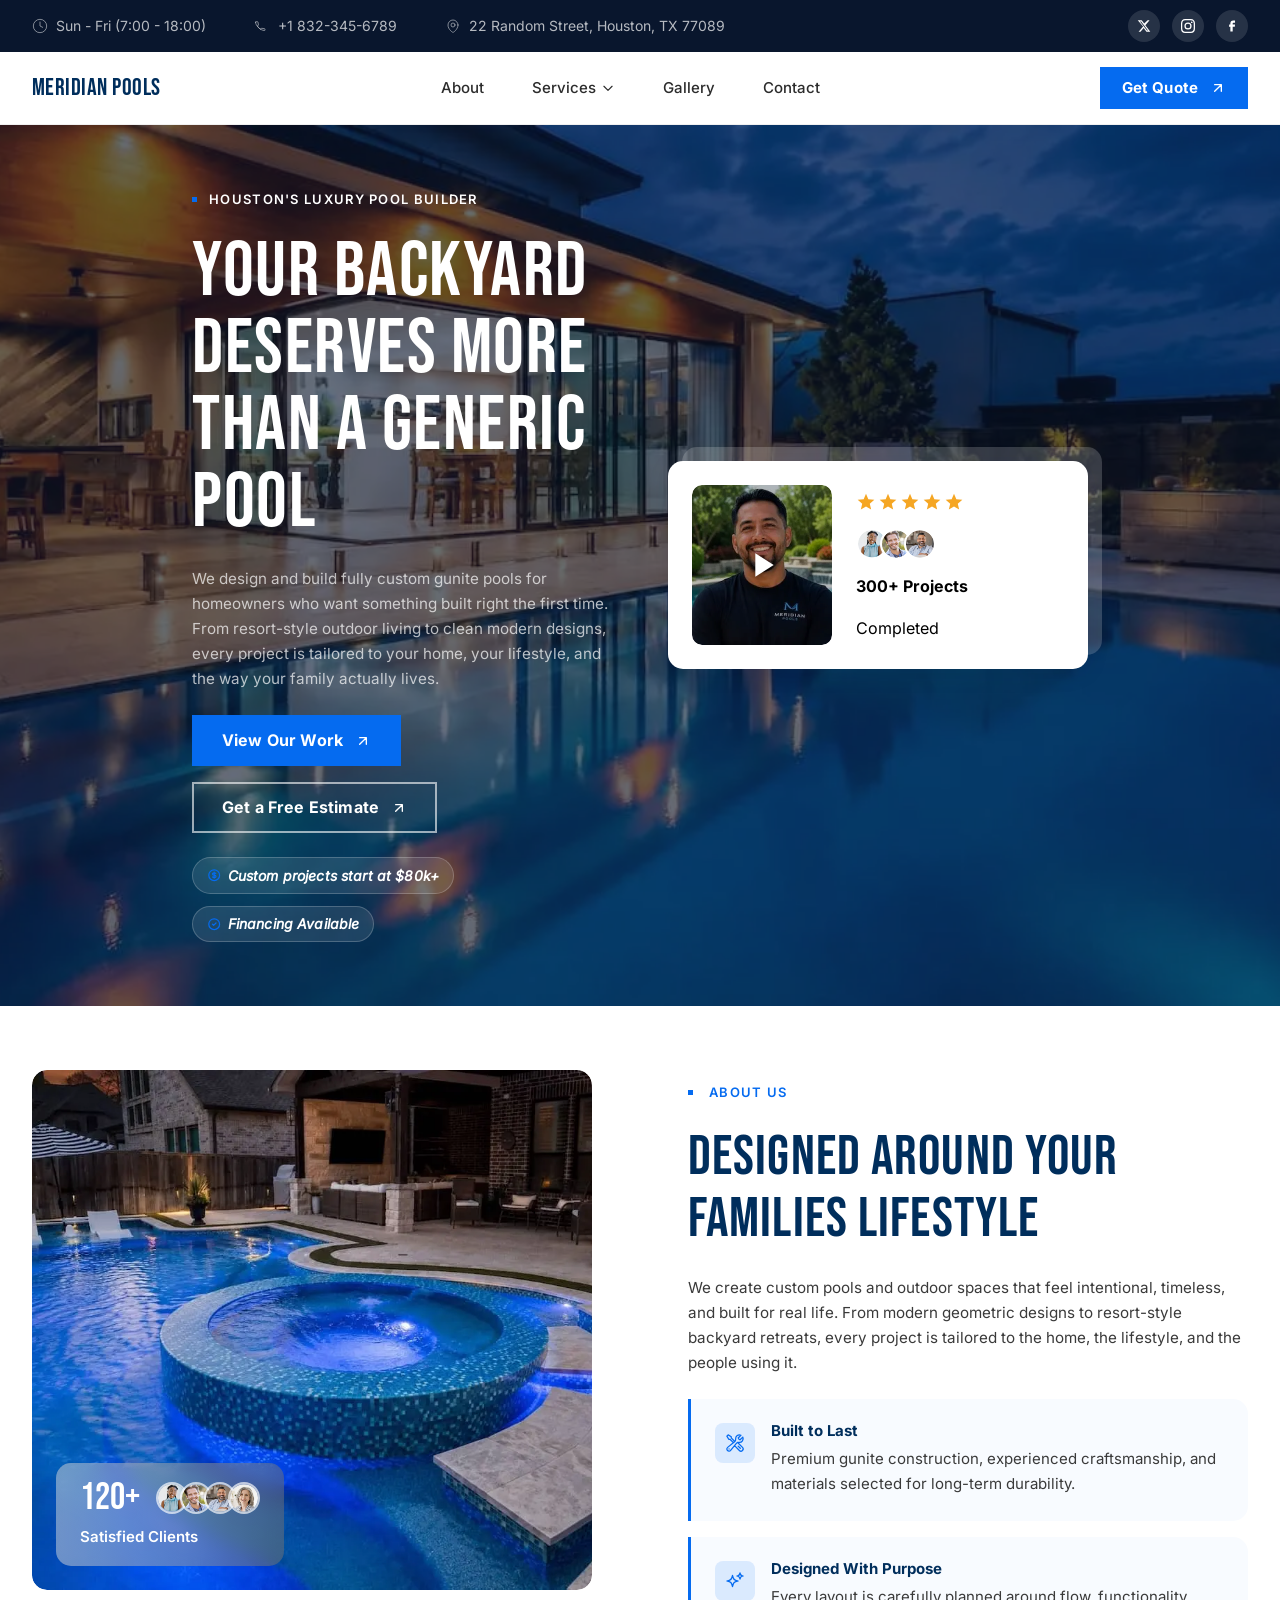
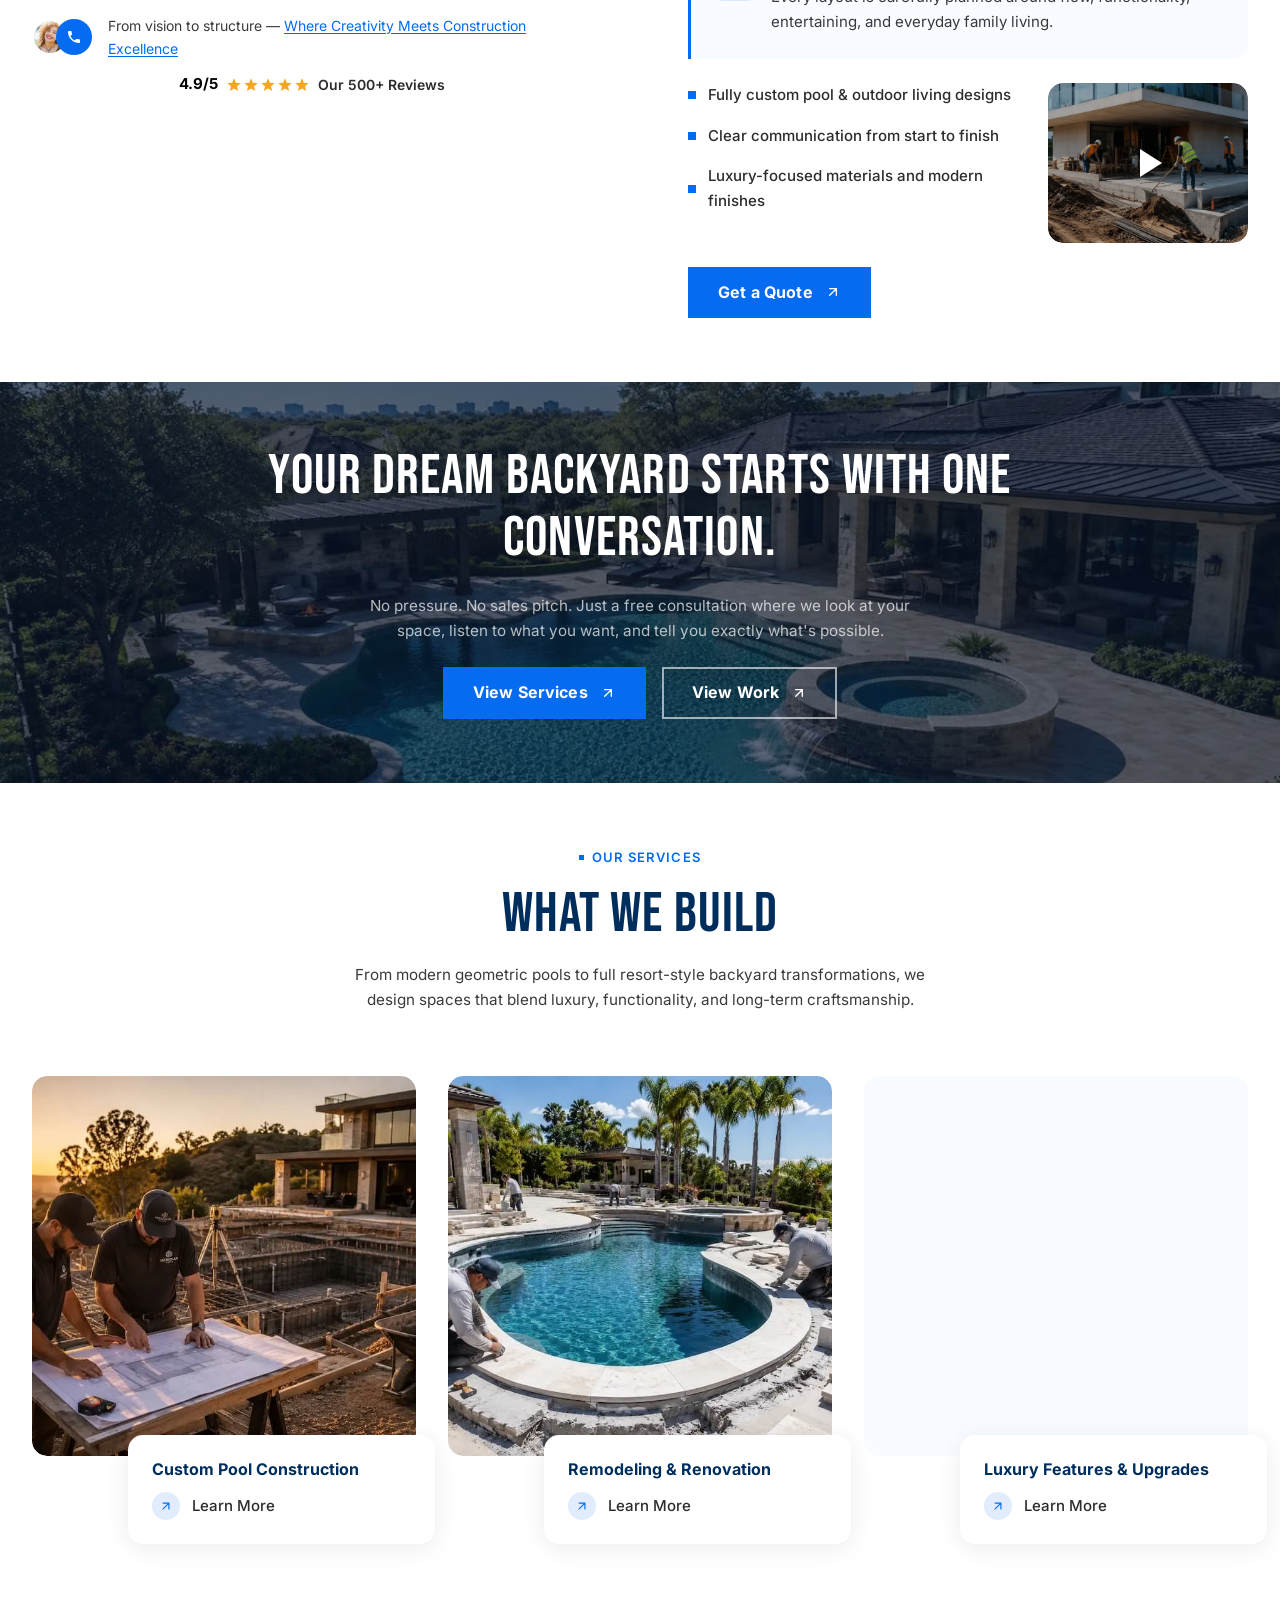
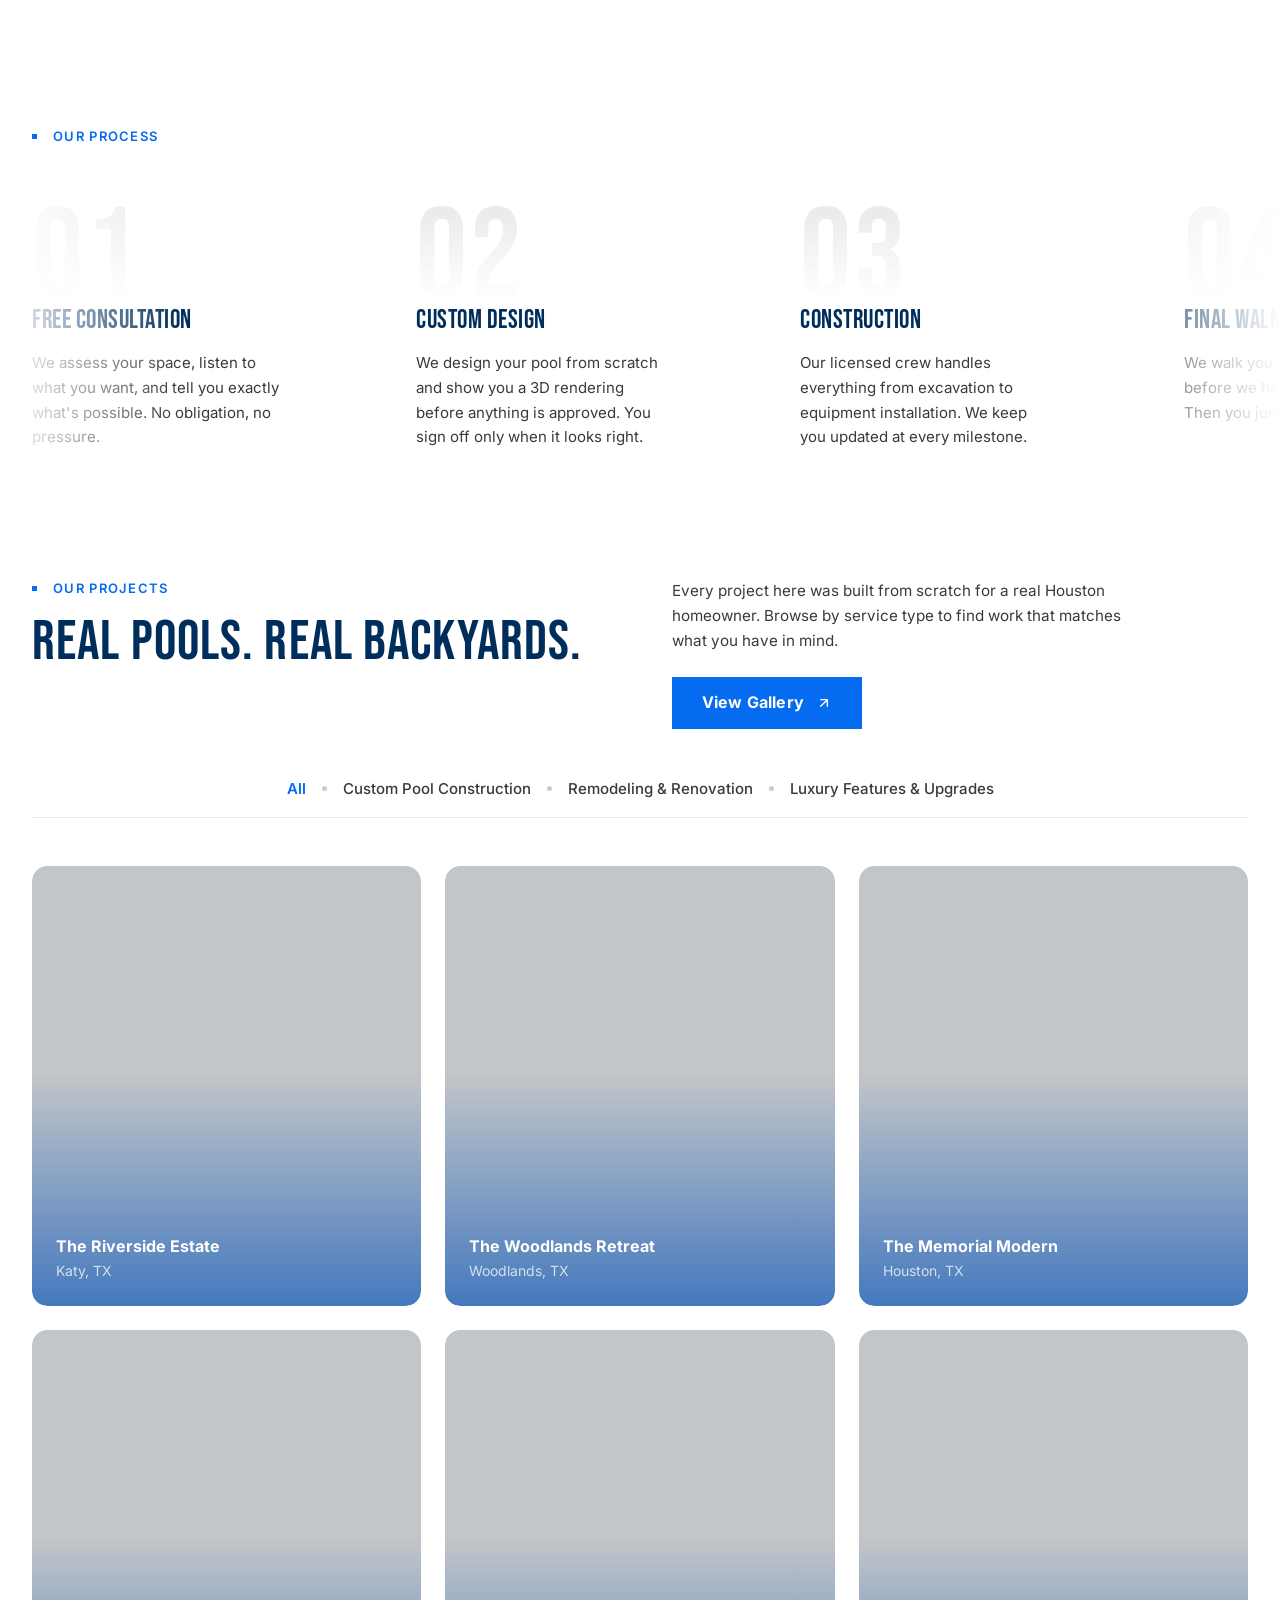
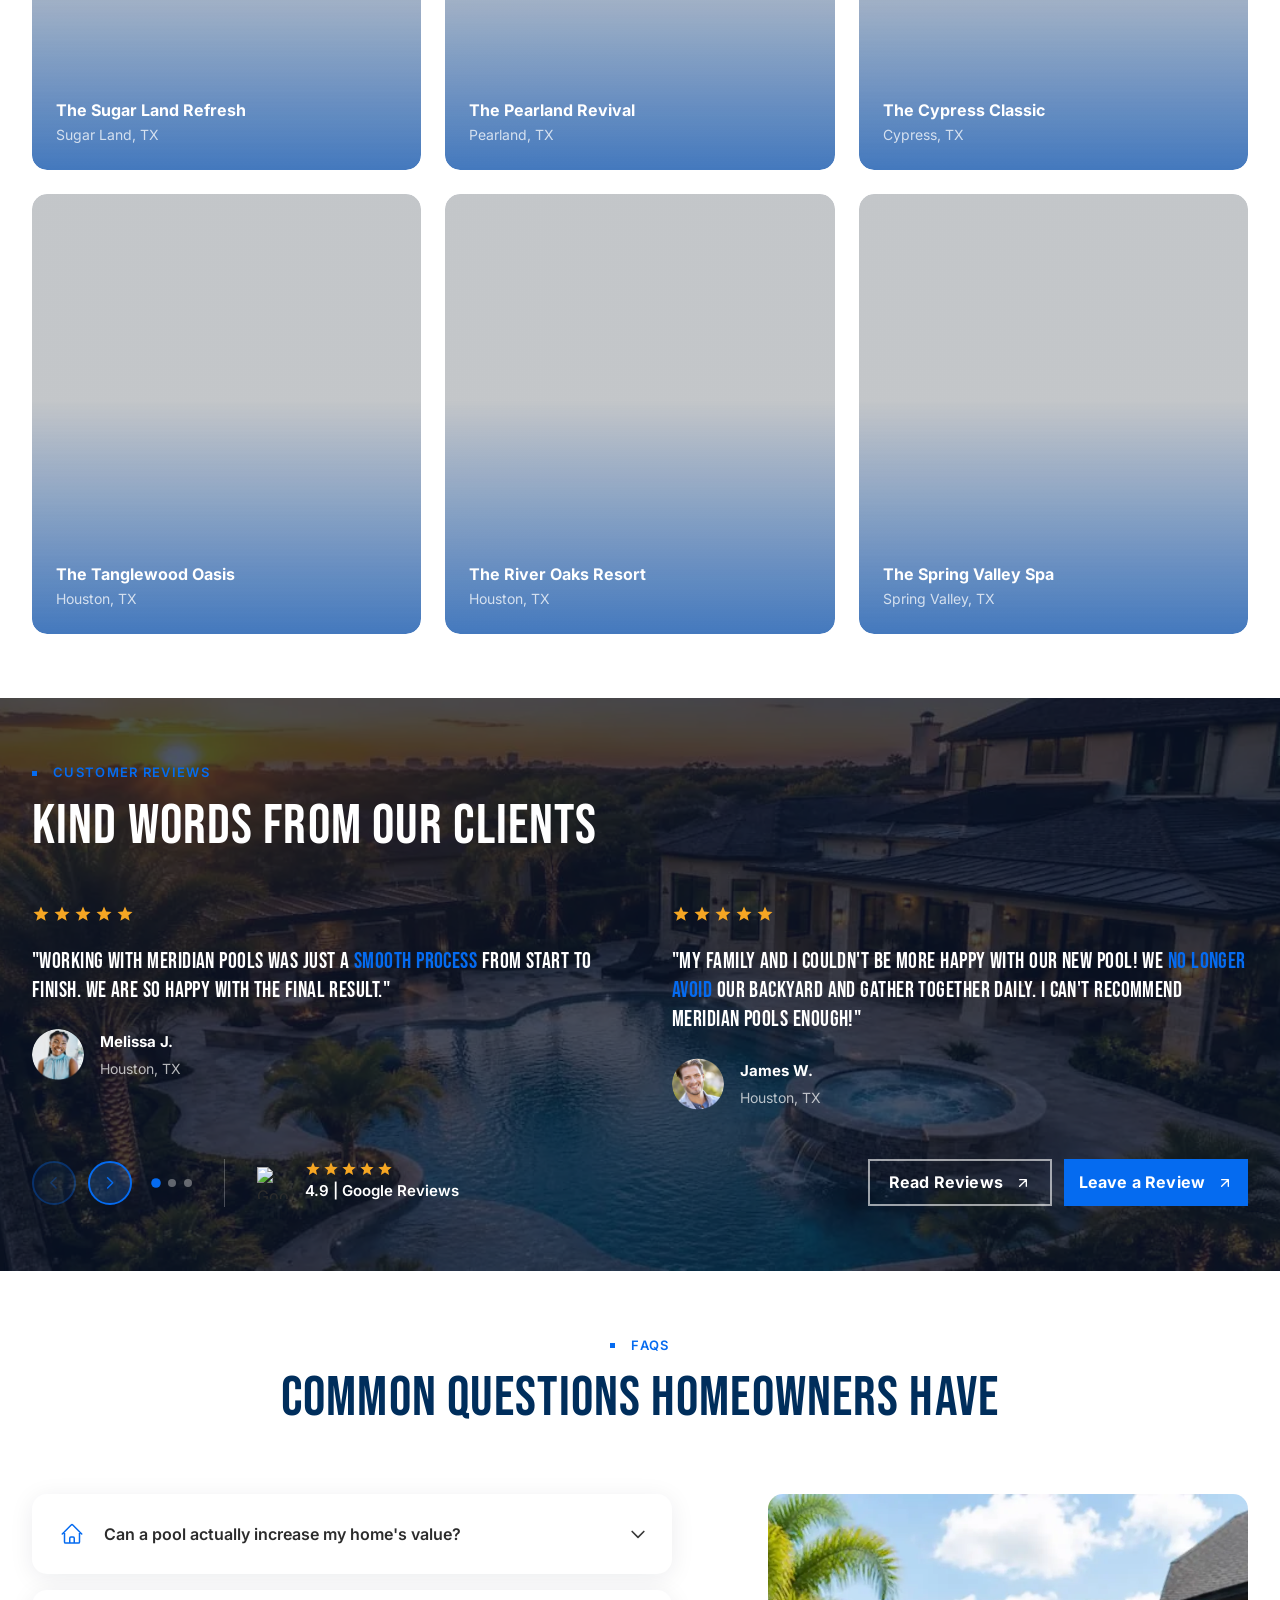
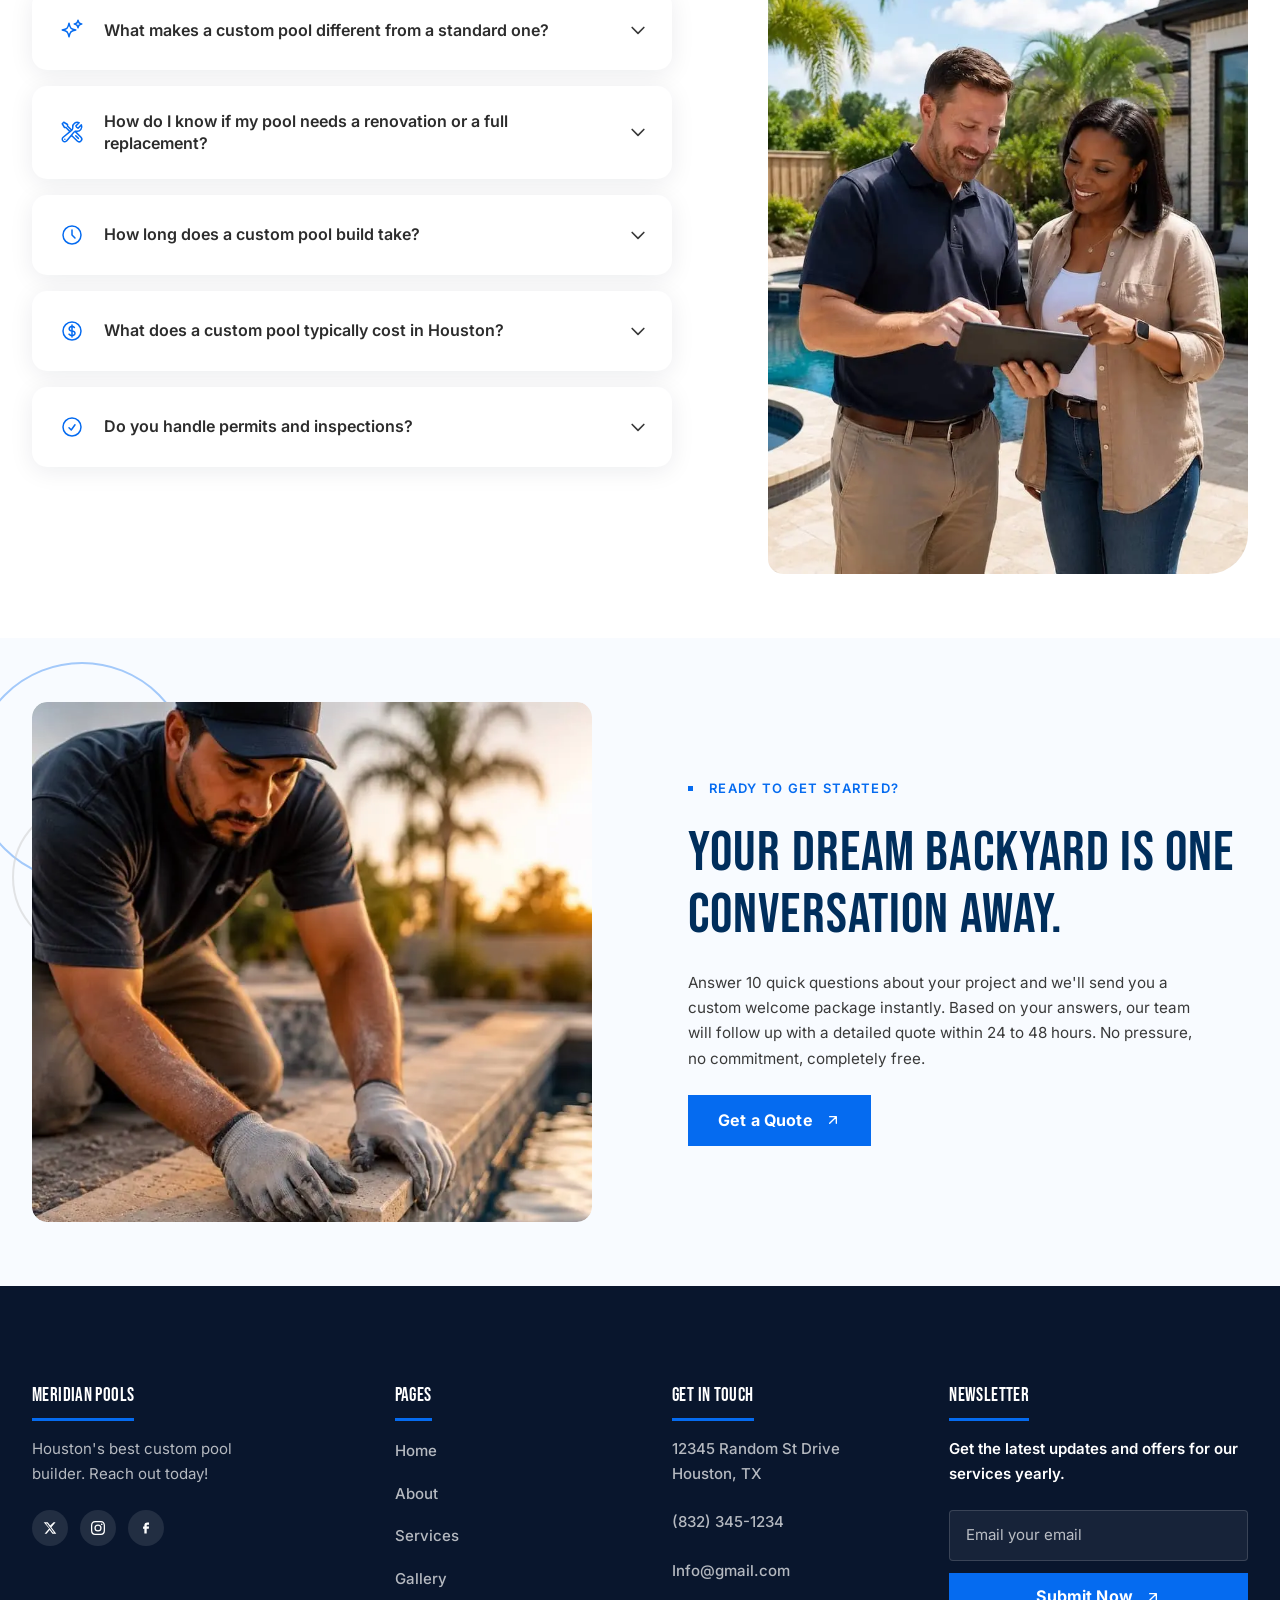
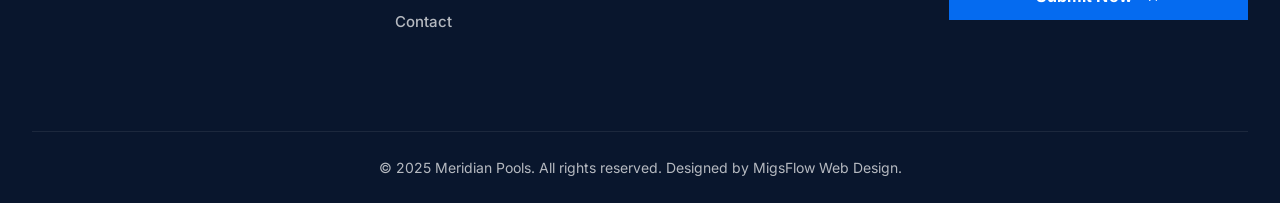
==== commit 39b80eb1: "update" ====
--- a/index.html
+++ b/index.html
@@ -436,20 +436,20 @@
        Pure CSS animation — no JS needed.
        Single row on all screen sizes.
     =================================================================== -->
-    <section id="trust-bar" aria-label="Trusted partners and certifications">
-      <div class="trust-track-wrap">
+    <!-- <section id="trust-bar" aria-label="Trusted partners and certifications">
+      <div class="trust-track-wrap"> -->
         <!--
           Two identical sets of logos side by side.
           When the first set scrolls fully out of view, the second
           seamlessly takes its place — creating an infinite loop.
           Duplicate this inner div if you add more logos.
         -->
-        <div class="trust-track">
+        <!-- <div class="trust-track"> -->
 
           <!-- Set 1 -->
-          <div class="trust-item">
+          <!-- <div class="trust-item"> -->
             <!-- Replace src with actual logo path when available -->
-            <img
+            <!-- <img
               src="images/logos/jacobs-co.svg"
               alt="Jacobs & Co."
               width="120"
@@ -483,9 +483,27 @@
               height="48"
               loading="lazy"
               decoding="async">
-          </div>
+          </div> -->
 
           <!-- Set 2 — exact duplicate for seamless loop -->
+          <!-- <div class="trust-item">
+            <img
+              src="images/logos/jacobs-co.svg"
+              alt="Jacobs & Co."
+              width="120"
+              height="48"
+              loading="lazy"
+              decoding="async">
+          </div>
+          <div class="trust-item">
+            <img
+              src="images/logos/worldwide-construction.svg"
+              alt="Worldwide Construction"
+              width="120"
+              height="48"
+              loading="lazy"
+              decoding="async">
+          </div>
           <div class="trust-item">
             <img
               src="images/logos/jacobs-co.svg"
@@ -504,29 +522,11 @@
               loading="lazy"
               decoding="async">
           </div>
-          <div class="trust-item">
-            <img
-              src="images/logos/jacobs-co.svg"
-              alt="Jacobs & Co."
-              width="120"
-              height="48"
-              loading="lazy"
-              decoding="async">
-          </div>
-          <div class="trust-item">
-            <img
-              src="images/logos/worldwide-construction.svg"
-              alt="Worldwide Construction"
-              width="120"
-              height="48"
-              loading="lazy"
-              decoding="async">
-          </div>
-
-        </div>
+
+        </div> -->
         <!-- /trust-track -->
-      </div>
-    </section>
+      <!-- </div>
+    </section> -->
     <!-- /TRUST BAR -->
 
 <!-- ==================================================================
--- a/css/styles.css
+++ b/css/styles.css
@@ -67,13 +67,13 @@
   width: 100%;
 }
 
-@media (min-width: 1025px) {
+@media (min-width: 1225px) {
   .hero-inner {
-    grid-template-columns: 1fr 420px;
+    grid-template-columns: 2fr 420px;
     align-items: center;
-    gap: var(--space-3xl);
-    padding-block: var(--space-4xl);
-  }
+    margin: 0rem 10rem 0rem 10rem;
+  }
+
 }
 
 /* ── Left column ─────────────────────────────────────────────────────────── */
@@ -86,7 +86,7 @@
 
 @media (min-width: 1025px) {
   .hero-content {
-    max-width: 680px;
+    max-width: 780px;
   }
 }
 
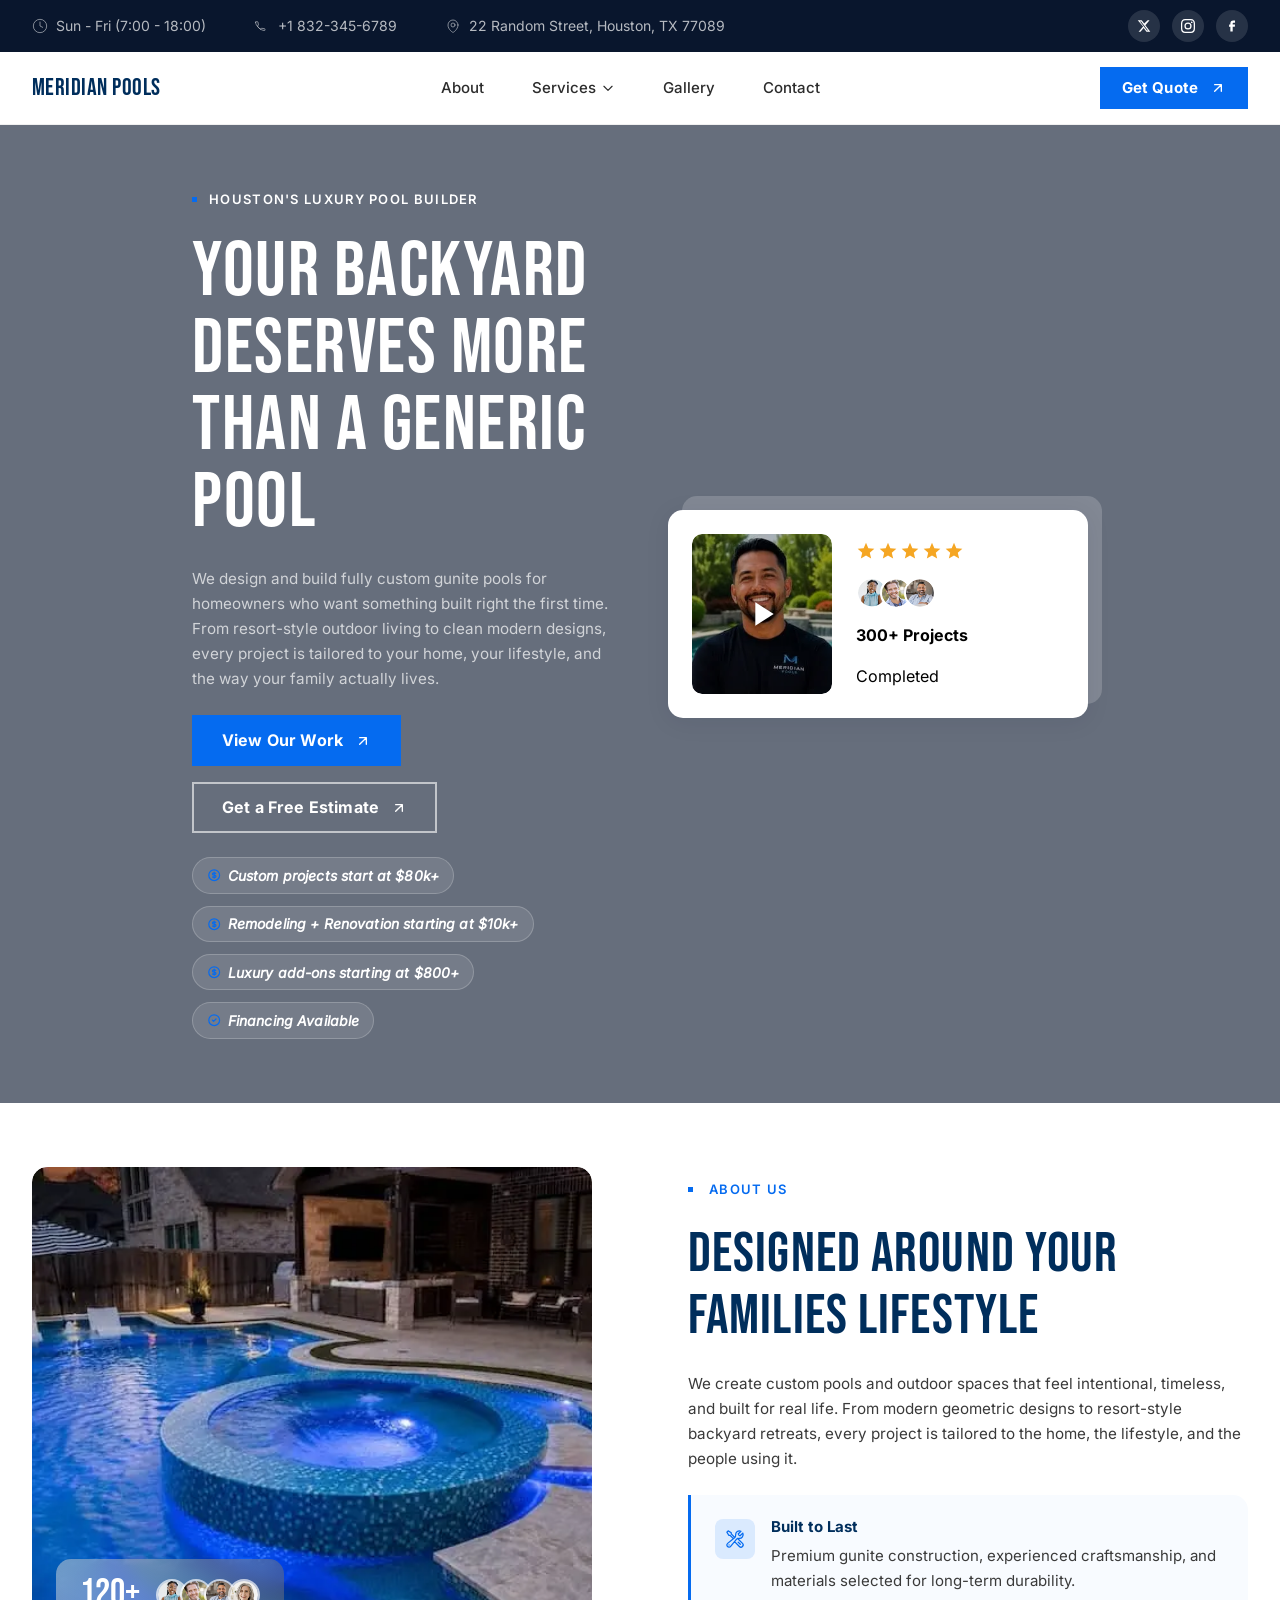
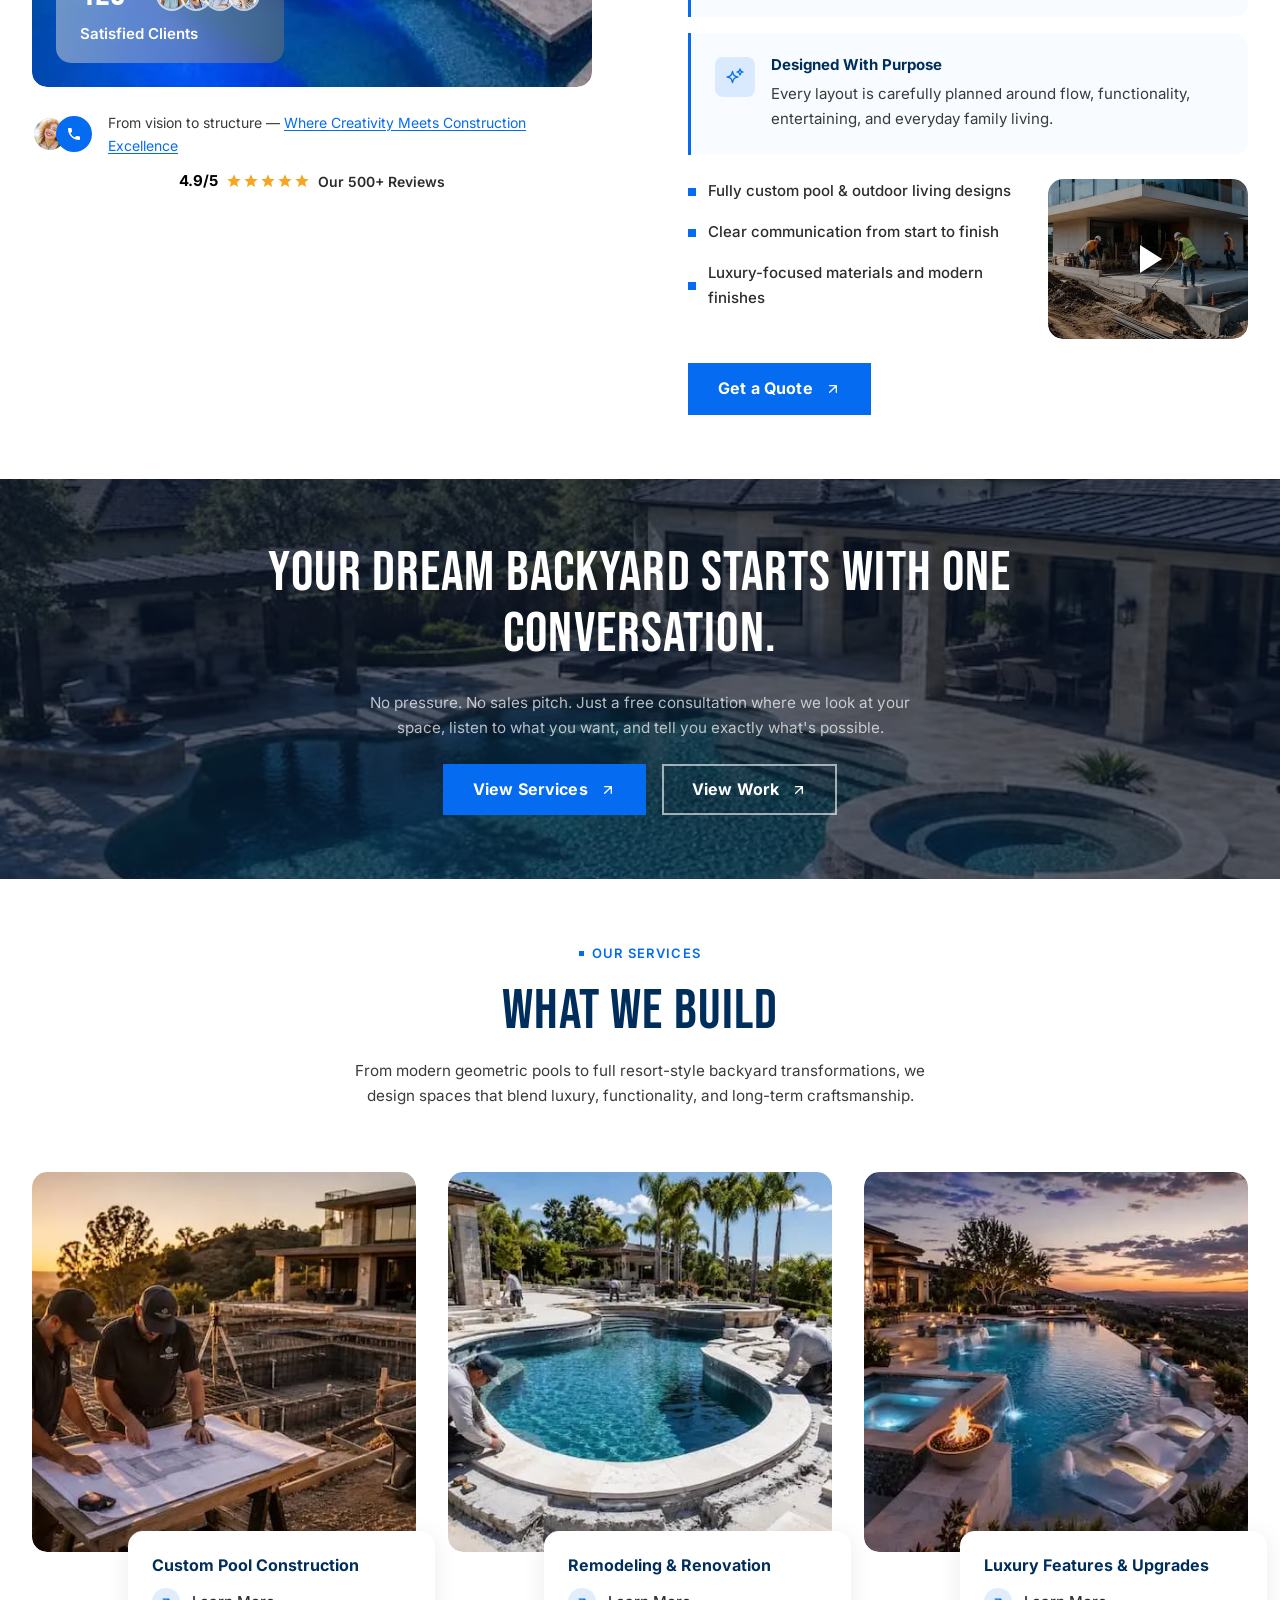
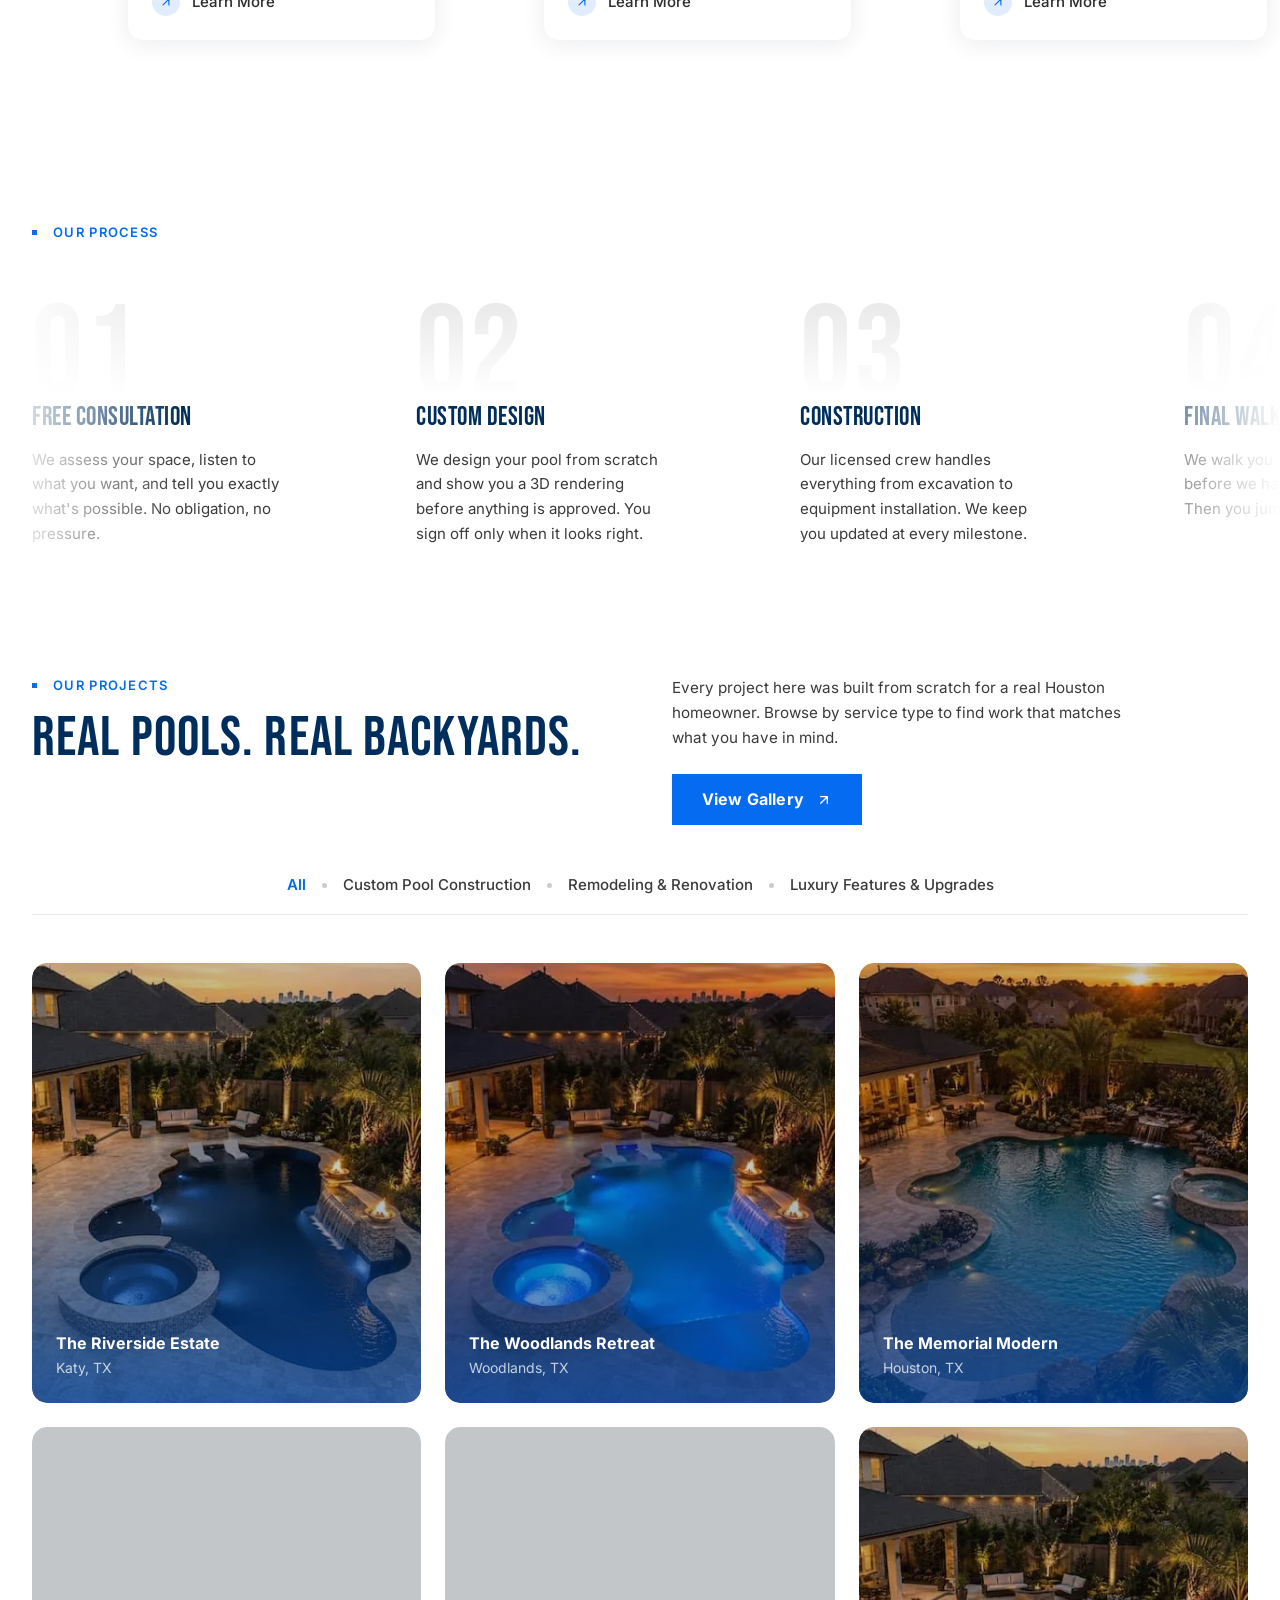
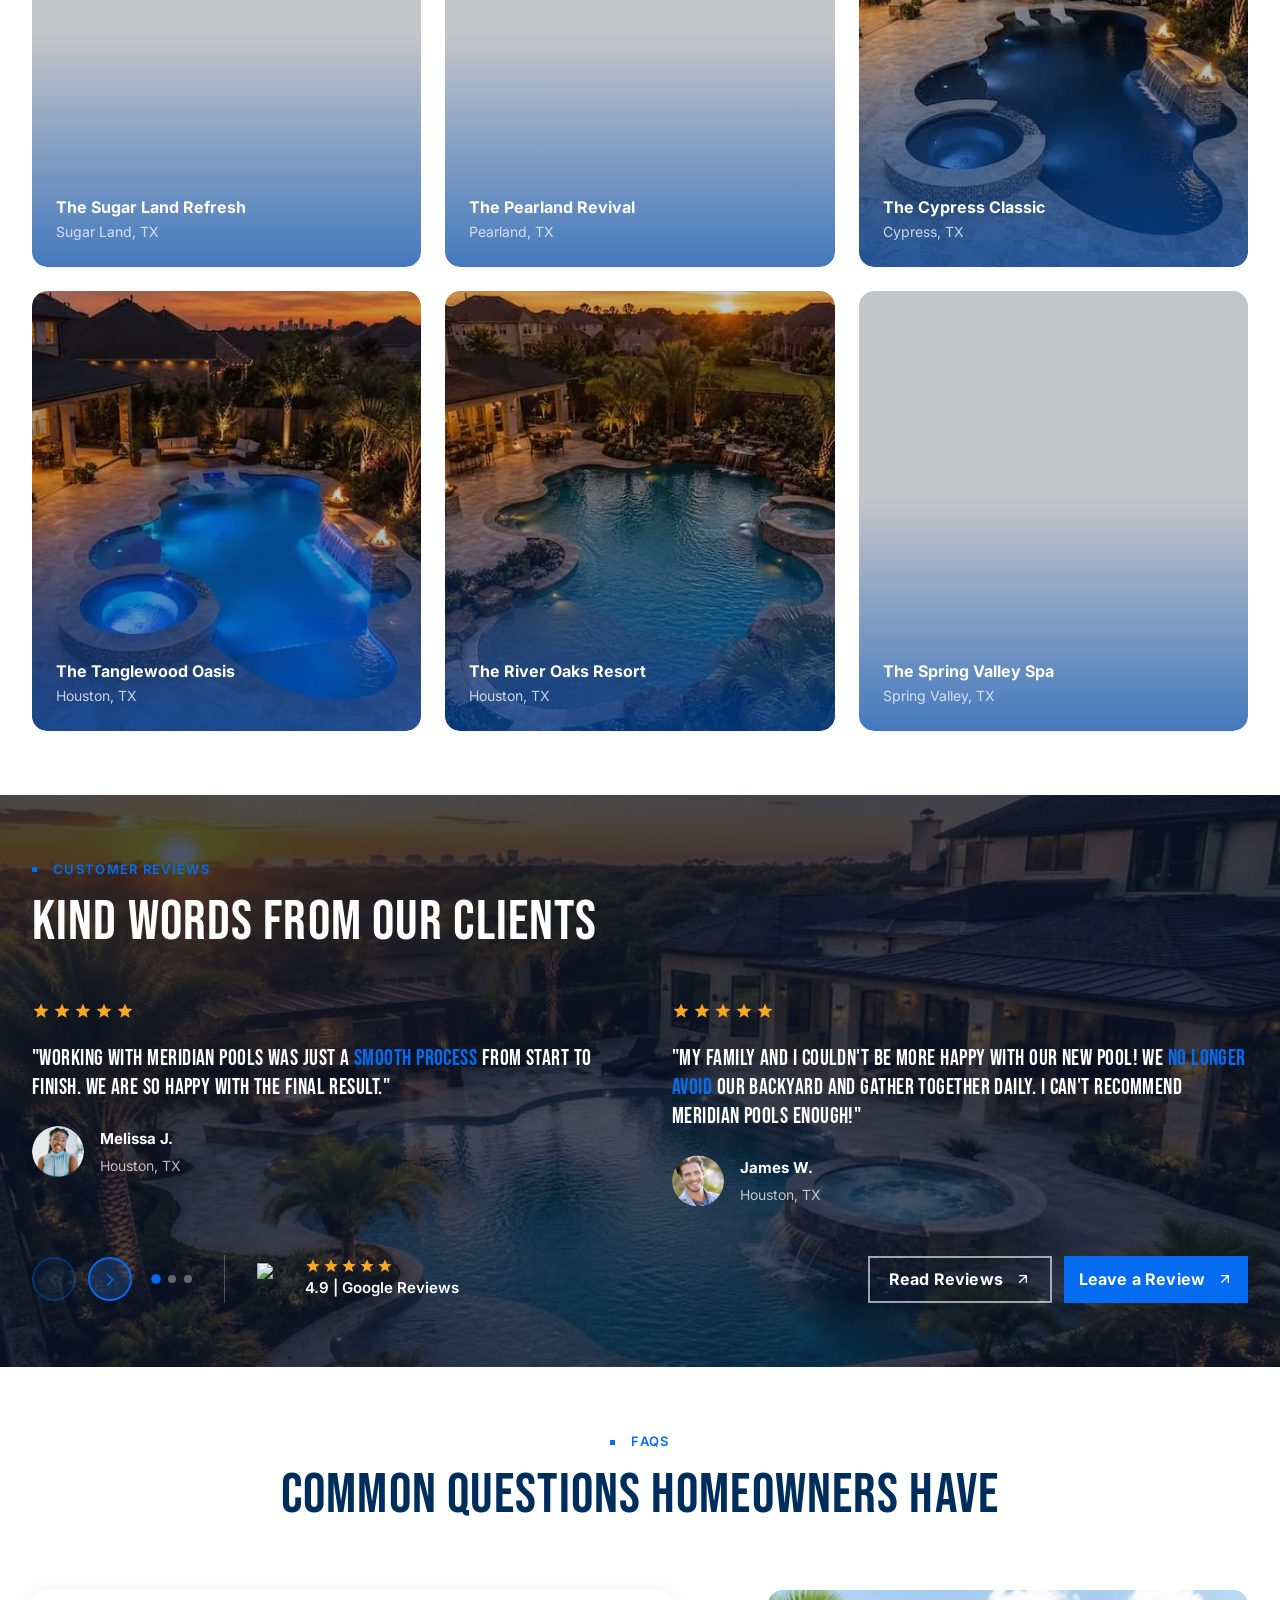
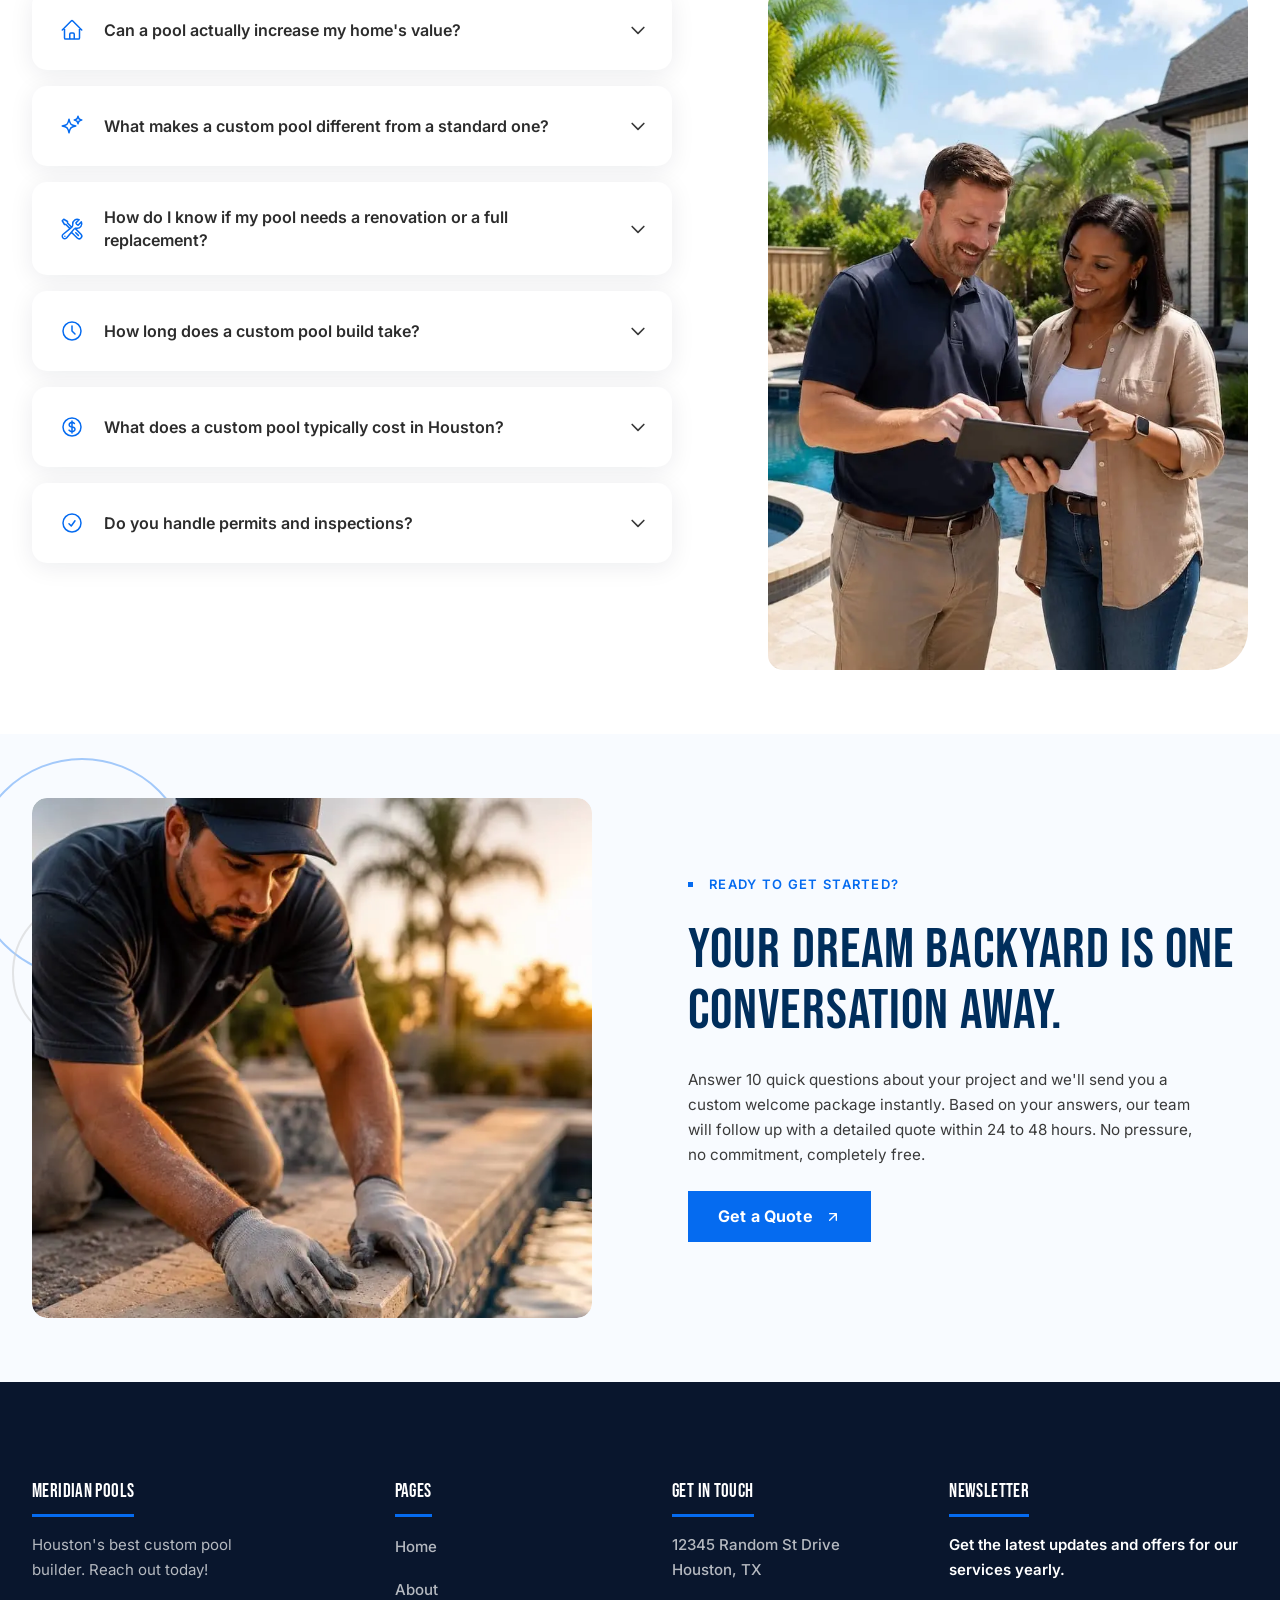
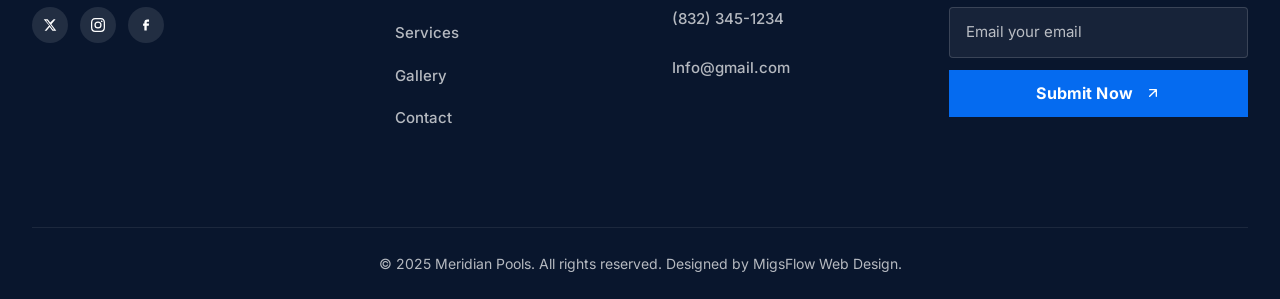
==== commit f3261010: "update index.html" ====
--- a/index.html
+++ b/index.html
@@ -302,6 +302,22 @@
               <svg xmlns="http://www.w3.org/2000/svg" fill="none"
                    viewBox="0 0 24 24" stroke="currentColor" aria-hidden="true">
                 <path stroke-linecap="round" stroke-linejoin="round"
+                      stroke-width="2" d="M12 8c-1.657 0-3 .895-3 2s1.343 2 3 2 3 .895 3 2-1.343 2-3 2m0-8c1.11 0 2.08.402 2.599 1M12 8V7m0 1v8m0 0v1m0-1c-1.11 0-2.08-.402-2.599-1M21 12a9 9 0 11-18 0 9 9 0 0118 0z"/>
+              </svg>
+              Remodeling + Renovation starting at $10k+
+            </span>
+            <span class="hero-pricing-badge">
+              <svg xmlns="http://www.w3.org/2000/svg" fill="none"
+                   viewBox="0 0 24 24" stroke="currentColor" aria-hidden="true">
+                <path stroke-linecap="round" stroke-linejoin="round"
+                      stroke-width="2" d="M12 8c-1.657 0-3 .895-3 2s1.343 2 3 2 3 .895 3 2-1.343 2-3 2m0-8c1.11 0 2.08.402 2.599 1M12 8V7m0 1v8m0 0v1m0-1c-1.11 0-2.08-.402-2.599-1M21 12a9 9 0 11-18 0 9 9 0 0118 0z"/>
+              </svg>
+              Luxury add-ons starting at $800+
+            </span>                        
+            <span class="hero-pricing-badge">
+              <svg xmlns="http://www.w3.org/2000/svg" fill="none"
+                   viewBox="0 0 24 24" stroke="currentColor" aria-hidden="true">
+                <path stroke-linecap="round" stroke-linejoin="round"
                       stroke-width="2" d="M9 12l2 2 4-4m6 2a9 9 0 11-18 0 9 9 0 0118 0z"/>
               </svg>
               Financing Available
@@ -1852,7 +1868,7 @@
         <div class="footer-col footer-brand">
           <h4>MERIDIAN POOLS</h4>
           <p>Houston's best custom pool builder. Reach out today!</p>
-          <div class="footer-social">
+        <div class="footer-social">
         <a href="#" aria-label="X / Twitter">
           <svg xmlns="http://www.w3.org/2000/svg" viewBox="0 0 24 24" fill="currentColor" aria-hidden="true"><path d="M18.244 2.25h3.308l-7.227 8.26 8.502 11.24H16.17l-4.714-6.231-5.401 6.231H2.746l7.73-8.835L1.254 2.25H8.08l4.253 5.622 5.911-5.622Zm-1.161 17.52h1.833L7.084 4.126H5.117L17.083 19.77Z"/></svg>
         </a>
